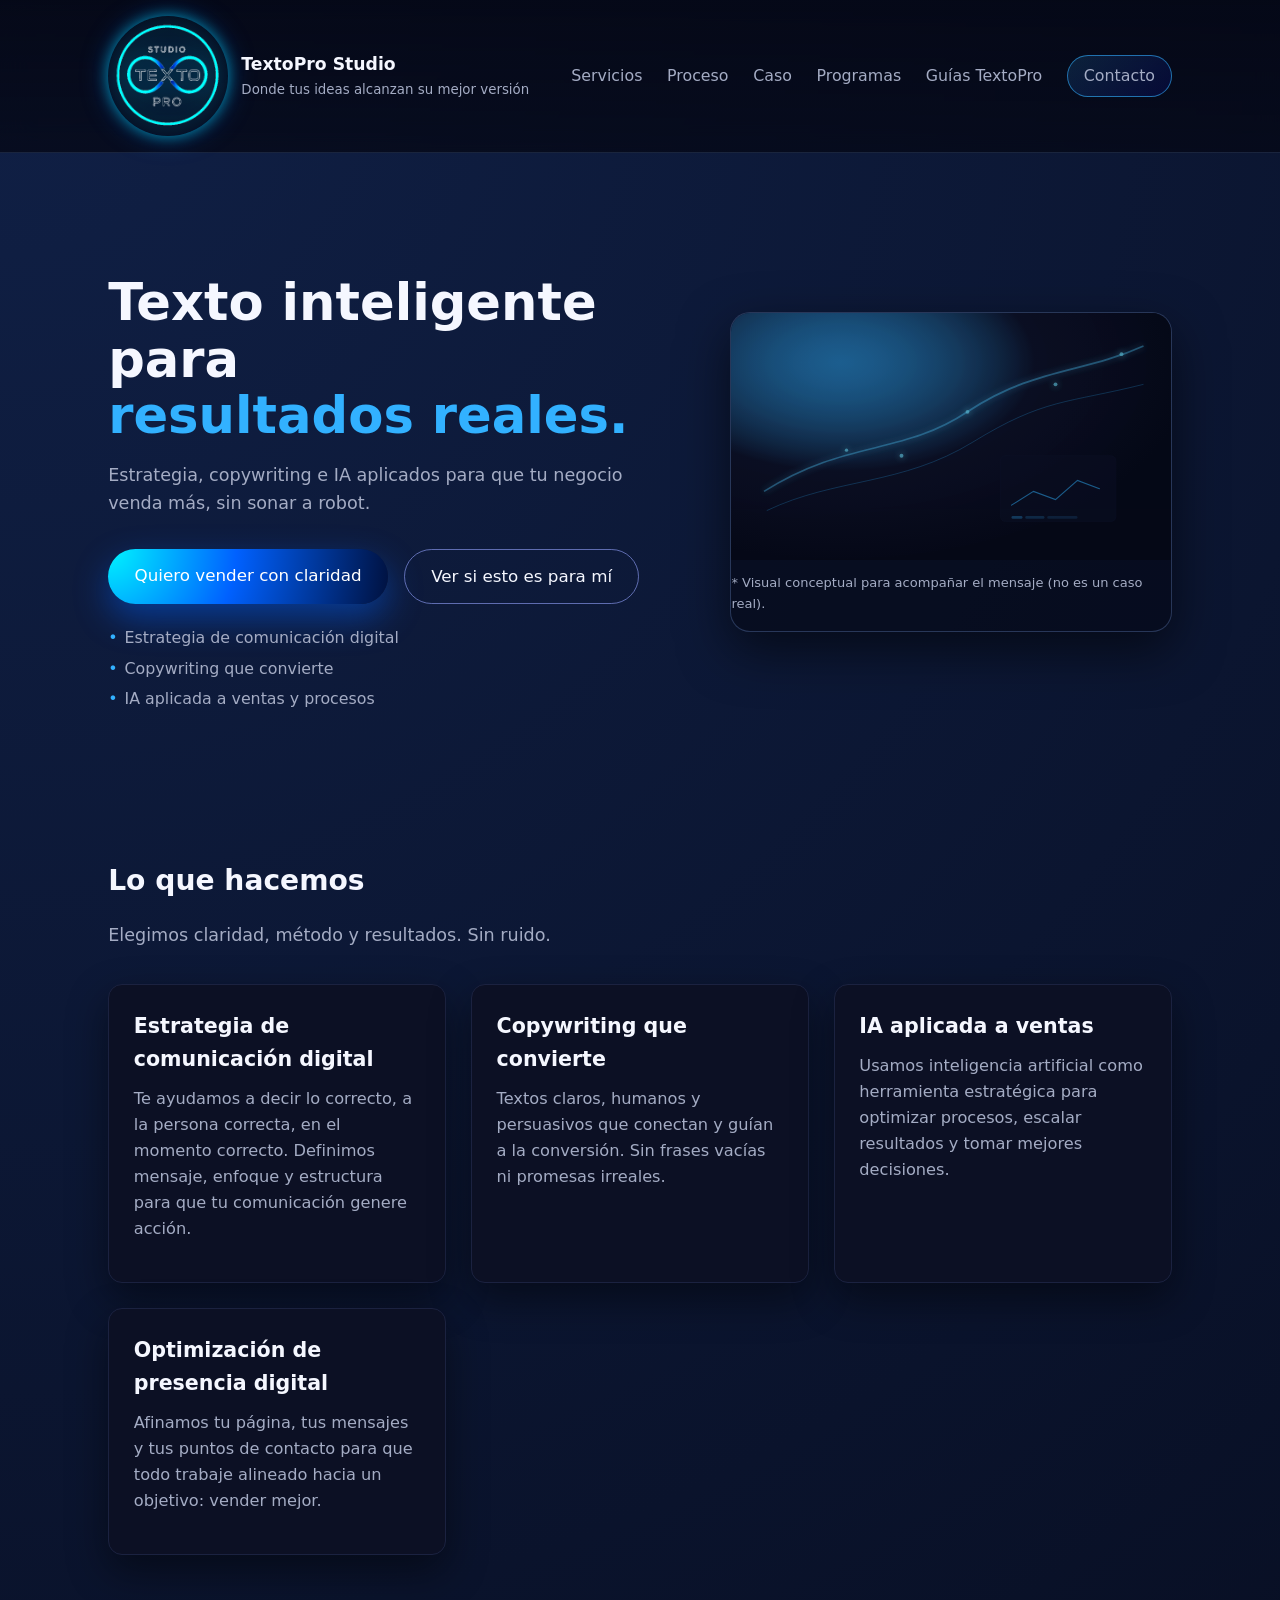
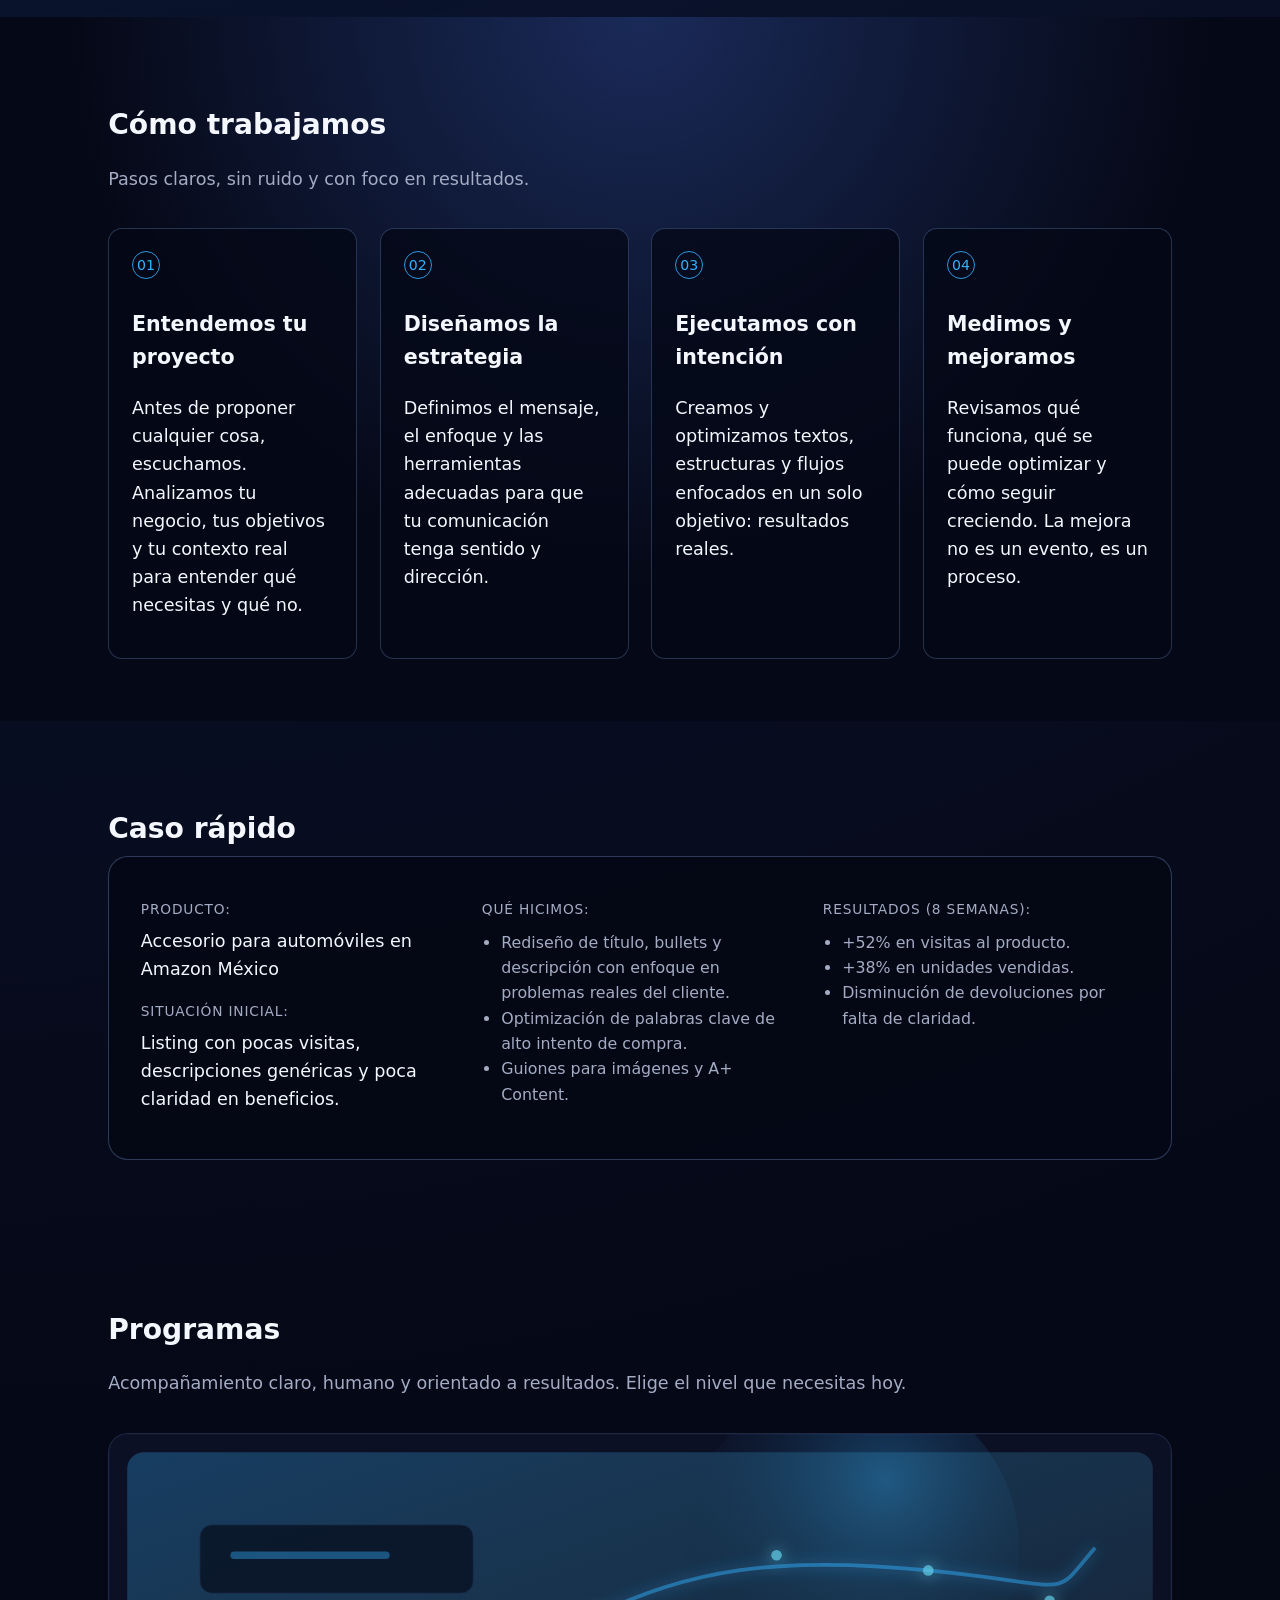
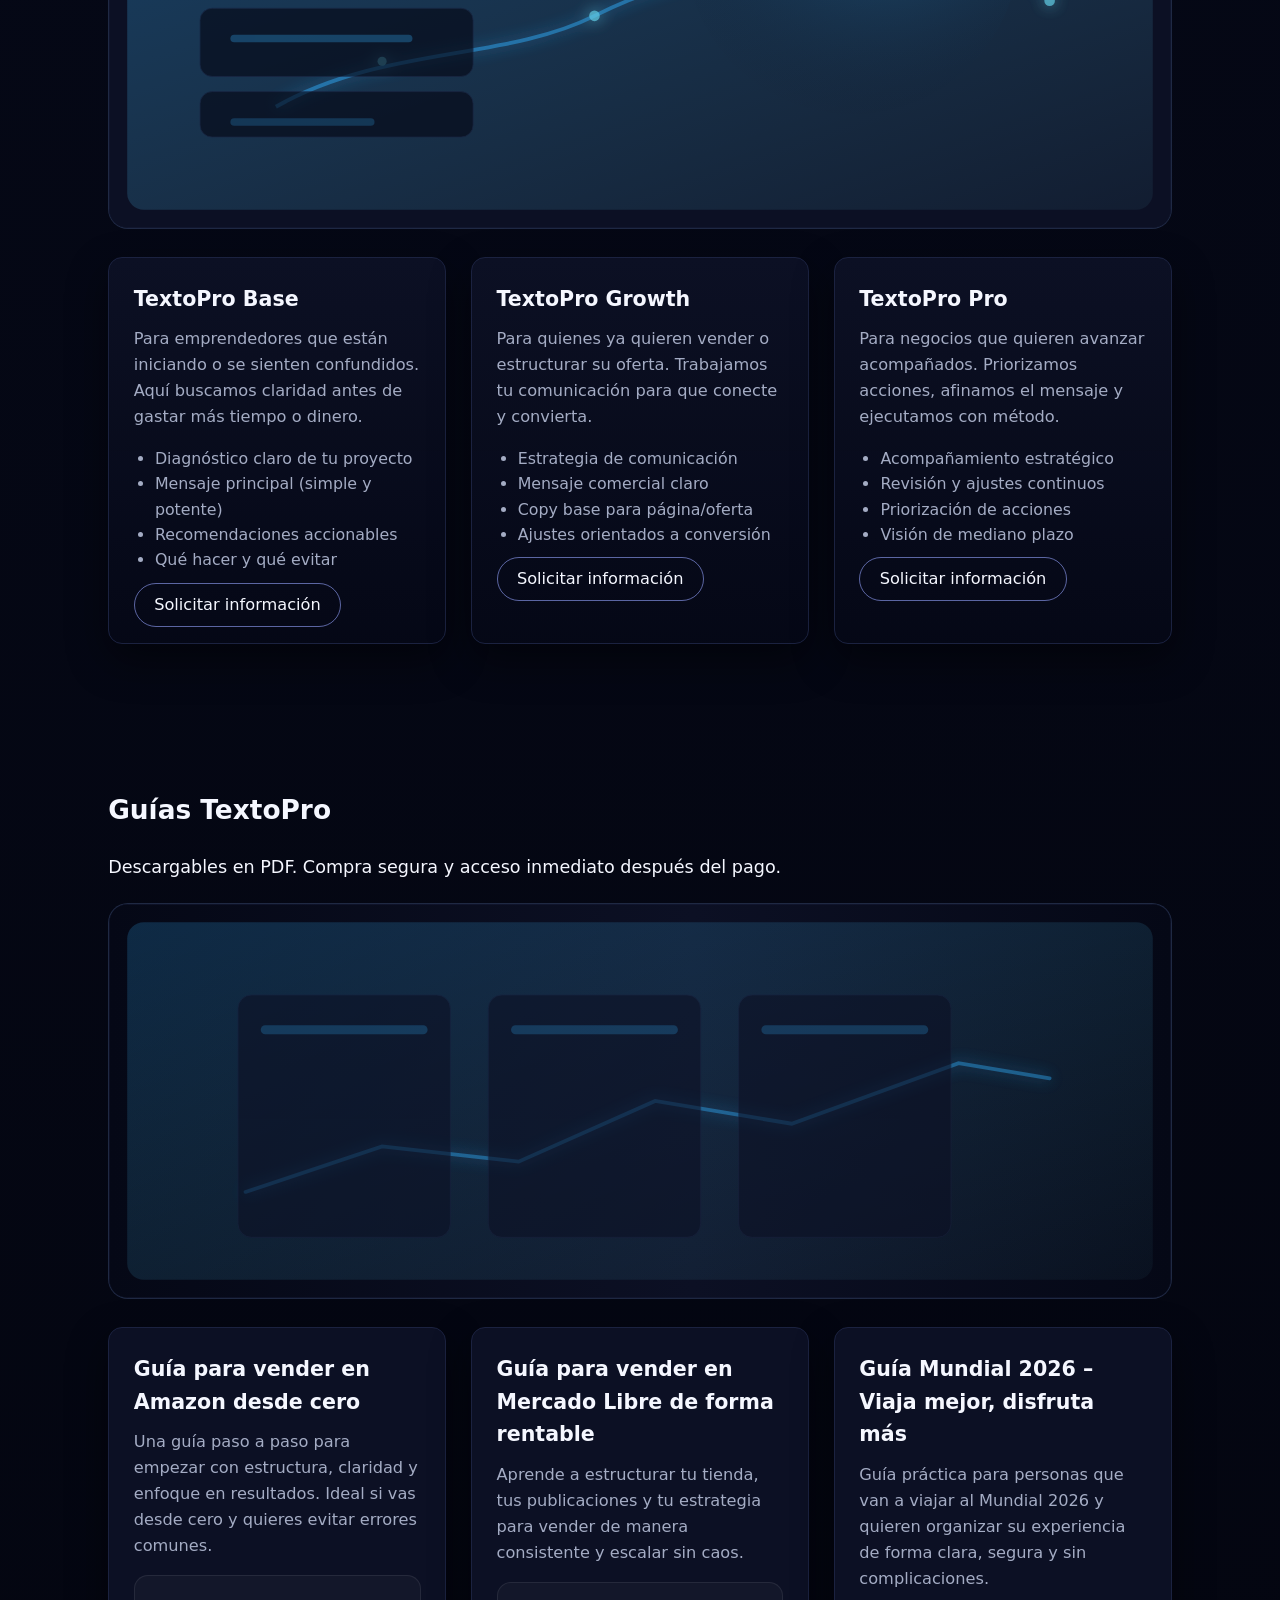
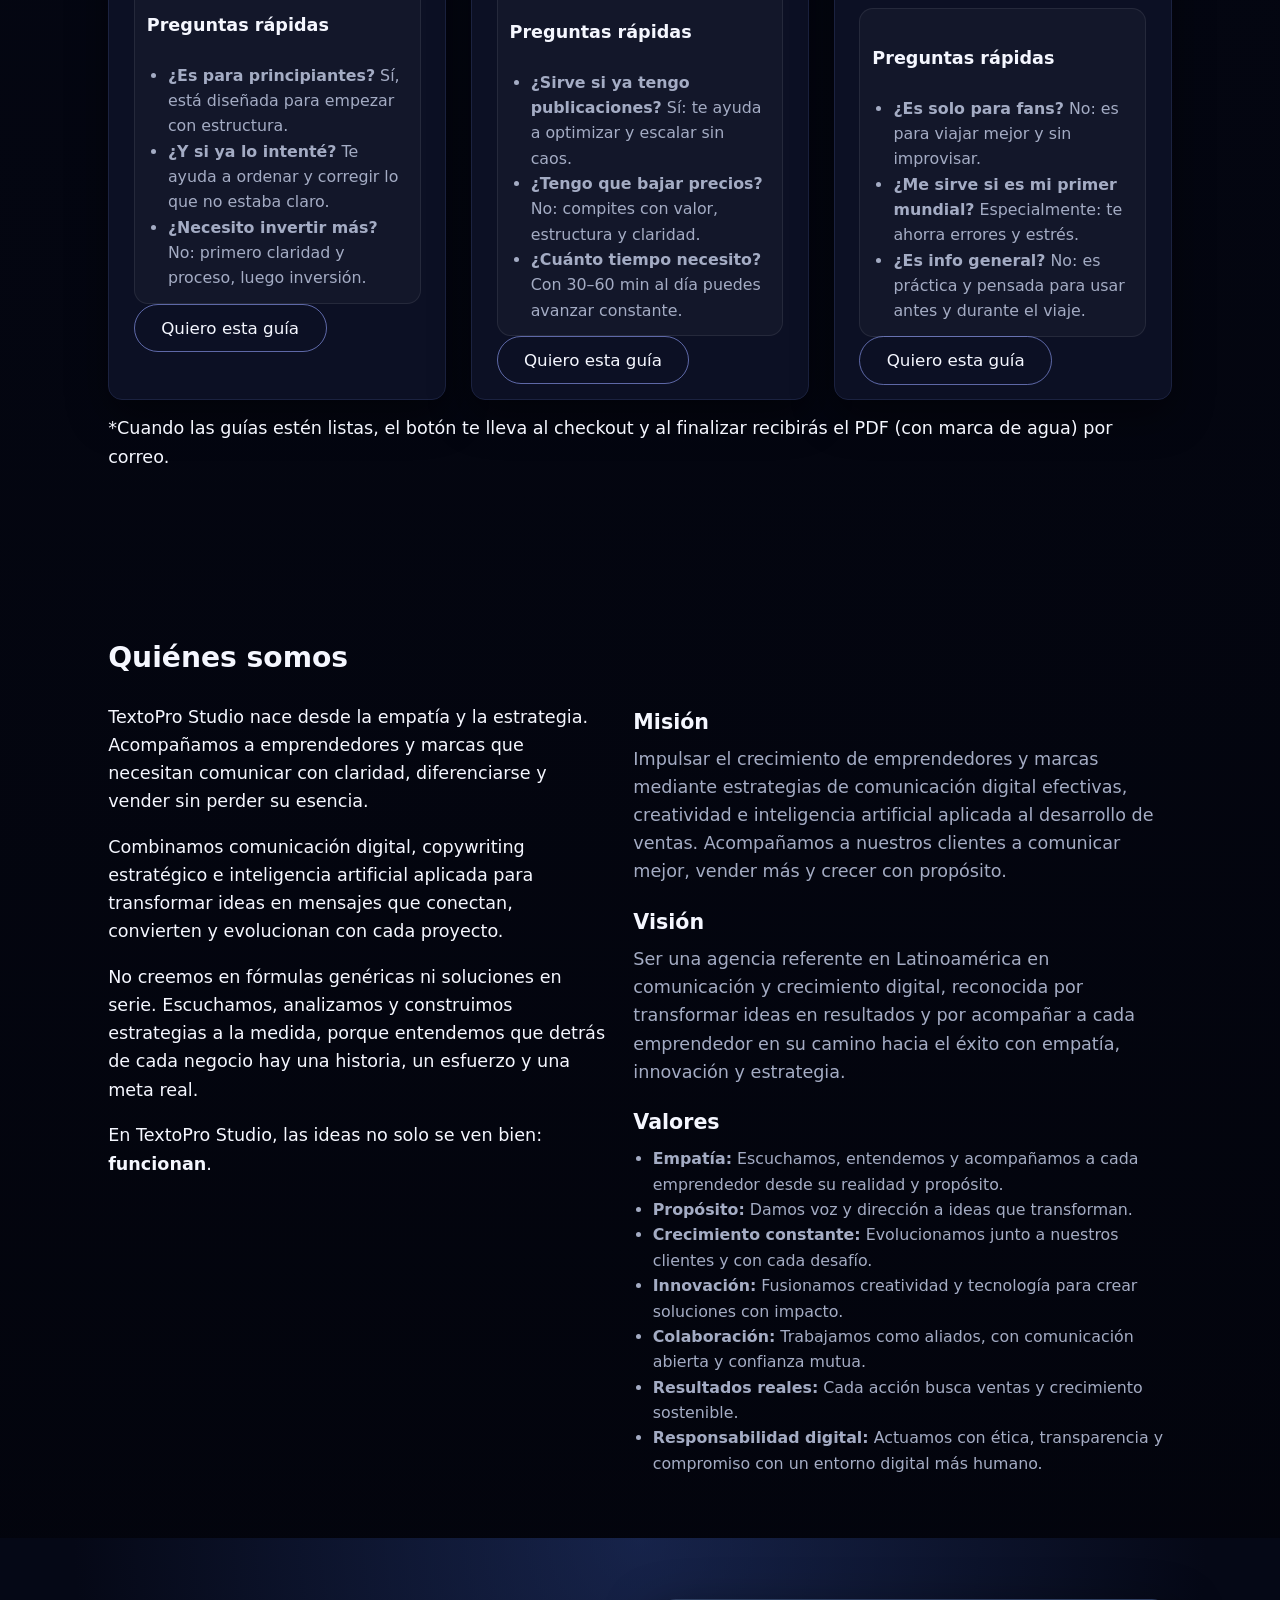
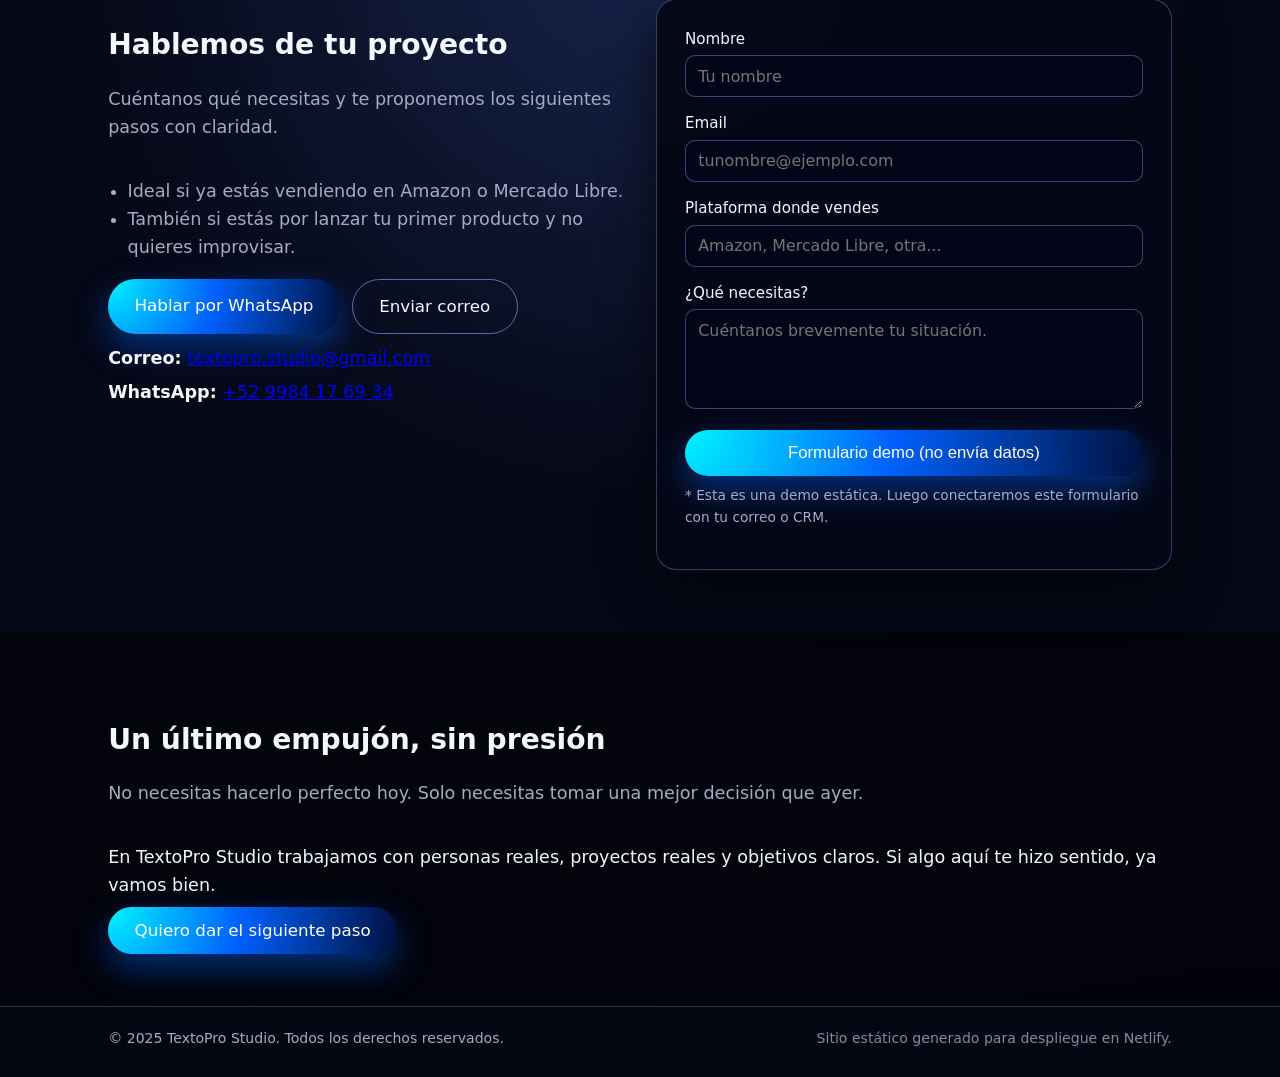
==== index.html @ 88119c94 "Add files via upload Versión inicial de TextoPro Studio V1" ====
<!DOCTYPE html>
<html lang="es">
<head>
  <meta charset="UTF-8" />
  <title>TextoPro Studio | Agencia de Comunicación y Estrategia Digital</title>
  <meta name="viewport" content="width=device-width, initial-scale=1" />
  <meta name="description" content="TextoPro Studio: agencia de comunicación y estrategia digital especializada en textos que venden y automatizaciones con IA." />
  <link rel="stylesheet" href="css/styles.css" />
</head>
<body>
  <header class="topbar">
    <div class="container topbar-inner">
      <div class="logo-block">
        <div class="logo-circle"><img src="assets/logo-circle.png" alt="TextoPro Studio" class="logo-img" /></div>
        <div class="logo-text">
          <span class="brand-main">TextoPro Studio</span>
          <span class="brand-tagline">Donde tus ideas alcanzan su mejor versión</span>
        </div>
      </div>
      <nav class="nav">
        <a href="#servicios">Servicios</a>
        <a href="#proceso">Proceso</a>
        <a href="#caso">Caso</a>
        <a href="#programas">Programas</a>
        <a href="#guias">Guías TextoPro</a>
        <a href="#contacto" class="nav-cta">Contacto</a>
      </nav>
    </div>
  </header>

  <main>
    <!-- HERO -->
    <section class="hero">
      <div class="container hero-grid">
        <div class="hero-text">
          <h1>Texto inteligente para<br><span class="accent">resultados reales.</span></h1>
          <p>Estrategia, copywriting e IA aplicados para que tu negocio venda más, sin sonar a robot.</p>
          <div class="hero-actions">
            <a href="#contacto" class="btn-primary">Quiero vender con claridad</a>
            <a href="#quienes" class="btn-secondary">Ver si esto es para mí</a>
          </div>
          <ul class="hero-bullets"><li>Estrategia de comunicación digital</li><li>Copywriting que convierte</li><li>IA aplicada a ventas y procesos</li></ul>
        </div>
        <div class="hero-visual">
          <img src="assets/images/hero.svg" alt="" class="hero-img" loading="eager" />
          <p class="small-note">* Visual conceptual para acompañar el mensaje (no es un caso real).</p>
        </div>
      </div>
    </section>

    <!-- SERVICIOS -->
    <section id="servicios" class="section">
      <div class="container">
        <h2 class="section-title">Lo que hacemos</h2>
        <p class="section-subtitle">Elegimos claridad, método y resultados. Sin ruido.</p>
        <div class="cards-grid">
          <article class="card">
            <h3>Estrategia de comunicación digital</h3>
            <p>Te ayudamos a decir lo correcto, a la persona correcta, en el momento correcto. Definimos mensaje, enfoque y estructura para que tu comunicación genere acción.</p>
          </article>
          <article class="card">
            <h3>Copywriting que convierte</h3>
            <p>Textos claros, humanos y persuasivos que conectan y guían a la conversión. Sin frases vacías ni promesas irreales.</p>
          </article>
          <article class="card">
            <h3>IA aplicada a ventas</h3>
            <p>Usamos inteligencia artificial como herramienta estratégica para optimizar procesos, escalar resultados y tomar mejores decisiones.</p>
          </article>
          <article class="card">
            <h3>Optimización de presencia digital</h3>
            <p>Afinamos tu página, tus mensajes y tus puntos de contacto para que todo trabaje alineado hacia un objetivo: vender mejor.</p>
          </article>
        </div>
      </div>
    </section>

    <!-- PROCESO -->
    <section id="proceso" class="section section-alt">
      <div class="container">
        <h2 class="section-title">Cómo trabajamos</h2>
        <p class="section-subtitle">Pasos claros, sin ruido y con foco en resultados.</p>
        <div class="steps-grid">
          <div class="step">
            <span class="step-number">01</span>
            <h3>Entendemos tu proyecto</h3>
            <p>Antes de proponer cualquier cosa, escuchamos. Analizamos tu negocio, tus objetivos y tu contexto real para entender qué necesitas y qué no.</p>
          </div>
          <div class="step">
            <span class="step-number">02</span>
            <h3>Diseñamos la estrategia</h3>
            <p>Definimos el mensaje, el enfoque y las herramientas adecuadas para que tu comunicación tenga sentido y dirección.</p>
          </div>
          <div class="step">
            <span class="step-number">03</span>
            <h3>Ejecutamos con intención</h3>
            <p>Creamos y optimizamos textos, estructuras y flujos enfocados en un solo objetivo: resultados reales.</p>
          </div>
          <div class="step">
            <span class="step-number">04</span>
            <h3>Medimos y mejoramos</h3>
            <p>Revisamos qué funciona, qué se puede optimizar y cómo seguir creciendo. La mejora no es un evento, es un proceso.</p>
          </div>
        </div>
      </div>
    </section>

    <!-- CASO -->
    <section id="caso" class="section">
      <div class="container">
        <h2 class="section-title">Caso rápido</h2>
        <div class="case-grid">
          <div>
            <p class="case-label">Producto:</p>
            <p class="case-value">Accesorio para automóviles en Amazon México</p>
            <p class="case-label">Situación inicial:</p>
            <p class="case-value">Listing con pocas visitas, descripciones genéricas y poca claridad en beneficios.</p>
          </div>
          <div>
            <p class="case-label">Qué hicimos:</p>
            <ul class="case-list">
              <li>Rediseño de título, bullets y descripción con enfoque en problemas reales del cliente.</li>
              <li>Optimización de palabras clave de alto intento de compra.</li>
              <li>Guiones para imágenes y A+ Content.</li>
            </ul>
          </div>
          <div>
            <p class="case-label">Resultados (8 semanas):</p>
            <ul class="case-list">
              <li>+52% en visitas al producto.</li>
              <li>+38% en unidades vendidas.</li>
              <li>Disminución de devoluciones por falta de claridad.</li>
            </ul>
          </div>
        </div>
      </div>
    </section>

    <!-- GUIAS -->
    
    <!-- PROGRAMAS -->
    <section id="programas" class="section">
      <div class="container">
        <h2 class="section-title">Programas</h2>
        <p class="section-subtitle">Acompañamiento claro, humano y orientado a resultados. Elige el nivel que necesitas hoy.</p>

        <div class="section-visual">
          <img src="assets/images/programas.svg" alt="" class="section-img" loading="lazy" />
        </div>

        <div class="cards-grid">
          <article class="card program-card">
            <h3>TextoPro Base</h3>
            <p>Para emprendedores que están iniciando o se sienten confundidos. Aquí buscamos claridad antes de gastar más tiempo o dinero.</p>
            <ul>
              <li>Diagnóstico claro de tu proyecto</li>
              <li>Mensaje principal (simple y potente)</li>
              <li>Recomendaciones accionables</li>
              <li>Qué hacer y qué evitar</li>
            </ul>
            <div class="card-actions">
              <a class="btn-secondary btn-small" href="https://wa.me/529984176934?text=Hola%20TextoPro%20Studio%2C%20quiero%20informaci%C3%B3n%20del%20Programa%20TextoPro%20Base." target="_blank" rel="noopener">Solicitar información</a>
            </div>
          </article>

          <article class="card program-card">
            <h3>TextoPro Growth</h3>
            <p>Para quienes ya quieren vender o estructurar su oferta. Trabajamos tu comunicación para que conecte y convierta.</p>
            <ul>
              <li>Estrategia de comunicación</li>
              <li>Mensaje comercial claro</li>
              <li>Copy base para página/oferta</li>
              <li>Ajustes orientados a conversión</li>
            </ul>
            <div class="card-actions">
              <a class="btn-secondary btn-small" href="https://wa.me/529984176934?text=Hola%20TextoPro%20Studio%2C%20quiero%20informaci%C3%B3n%20del%20Programa%20TextoPro%20Growth." target="_blank" rel="noopener">Solicitar información</a>
            </div>
          </article>

          <article class="card program-card">
            <h3>TextoPro Pro</h3>
            <p>Para negocios que quieren avanzar acompañados. Priorizamos acciones, afinamos el mensaje y ejecutamos con método.</p>
            <ul>
              <li>Acompañamiento estratégico</li>
              <li>Revisión y ajustes continuos</li>
              <li>Priorización de acciones</li>
              <li>Visión de mediano plazo</li>
            </ul>
            <div class="card-actions">
              <a class="btn-secondary btn-small" href="https://wa.me/529984176934?text=Hola%20TextoPro%20Studio%2C%20quiero%20informaci%C3%B3n%20del%20Programa%20TextoPro%20Pro%20%28Acompa%C3%B1amiento%29." target="_blank" rel="noopener">Solicitar información</a>
            </div>
          </article>
        </div>
      </div>
    </section>

<section id="guias" class="section">
  <div class="container">
    <h2>Guías TextoPro</h2>
    <p class="muted">Descargables en PDF. Compra segura y acceso inmediato después del pago.</p>
    <div class="section-visual">
      <img src="assets/images/guias.svg" alt="" class="section-img" loading="lazy" />
    </div>

    <div class="cards-grid">
      <article class="card guide-card">
        <h3>Guía para vender en Amazon desde cero</h3>
        <p>Una guía paso a paso para empezar con estructura, claridad y enfoque en resultados. Ideal si vas desde cero y quieres evitar errores comunes.</p>

        <div class="mini-faq">
          <h4>Preguntas rápidas</h4>
          <ul>
            <li><b>¿Es para principiantes?</b> Sí, está diseñada para empezar con estructura.</li>
            <li><b>¿Y si ya lo intenté?</b> Te ayuda a ordenar y corregir lo que no estaba claro.</li>
            <li><b>¿Necesito invertir más?</b> No: primero claridad y proceso, luego inversión.</li>
          </ul>
        </div>

        <a class="btn-secondary btn-full" data-guide="amazon" href="#" target="_blank" rel="noopener">Quiero esta guía</a>
      </article>

      <article class="card guide-card">
        <h3>Guía para vender en Mercado Libre de forma rentable</h3>
        <p>Aprende a estructurar tu tienda, tus publicaciones y tu estrategia para vender de manera consistente y escalar sin caos.</p>

        <div class="mini-faq">
          <h4>Preguntas rápidas</h4>
          <ul>
            <li><b>¿Sirve si ya tengo publicaciones?</b> Sí: te ayuda a optimizar y escalar sin caos.</li>
            <li><b>¿Tengo que bajar precios?</b> No: compites con valor, estructura y claridad.</li>
            <li><b>¿Cuánto tiempo necesito?</b> Con 30–60 min al día puedes avanzar constante.</li>
          </ul>
        </div>

        <a class="btn-secondary btn-full" data-guide="mercado" href="#" target="_blank" rel="noopener">Quiero esta guía</a>
      </article>

      <article class="card guide-card">
        <h3>Guía Mundial 2026 – Viaja mejor, disfruta más</h3>
        <p>Guía práctica para personas que van a viajar al Mundial 2026 y quieren organizar su experiencia de forma clara, segura y sin complicaciones.</p>

        <div class="mini-faq">
          <h4>Preguntas rápidas</h4>
          <ul>
            <li><b>¿Es solo para fans?</b> No: es para viajar mejor y sin improvisar.</li>
            <li><b>¿Me sirve si es mi primer mundial?</b> Especialmente: te ahorra errores y estrés.</li>
            <li><b>¿Es info general?</b> No: es práctica y pensada para usar antes y durante el viaje.</li>
          </ul>
        </div>

        <a class="btn-secondary btn-full" data-guide="mundial" href="#" target="_blank" rel="noopener">Quiero esta guía</a>
      </article>
    </div>

    <p class="muted" style="margin-top:14px">*Cuando las guías estén listas, el botón te lleva al checkout y al finalizar recibirás el PDF (con marca de agua) por correo.</p>
  </div>
</section>

    <!-- QUIÉNES SOMOS -->
    <section id="quienes" class="section">
      <div class="container">
        <h2 class="section-title">Quiénes somos</h2>
        <div class="about-grid">
          <div>
            <p>TextoPro Studio nace desde la empatía y la estrategia. Acompañamos a emprendedores y marcas que necesitan comunicar con claridad, diferenciarse y vender sin perder su esencia.</p>
            <p>Combinamos comunicación digital, copywriting estratégico e inteligencia artificial aplicada para transformar ideas en mensajes que conectan, convierten y evolucionan con cada proyecto.</p>
            <p>No creemos en fórmulas genéricas ni soluciones en serie. Escuchamos, analizamos y construimos estrategias a la medida, porque entendemos que detrás de cada negocio hay una historia, un esfuerzo y una meta real.</p>
            <p>En TextoPro Studio, las ideas no solo se ven bien: <strong>funcionan</strong>.</p>
          </div>
          <div class="mv-block">
            <h3>Misión</h3>
            <p>Impulsar el crecimiento de emprendedores y marcas mediante estrategias de comunicación digital efectivas, creatividad e inteligencia artificial aplicada al desarrollo de ventas. Acompañamos a nuestros clientes a comunicar mejor, vender más y crecer con propósito.</p>
            <h3>Visión</h3>
            <p>Ser una agencia referente en Latinoamérica en comunicación y crecimiento digital, reconocida por transformar ideas en resultados y por acompañar a cada emprendedor en su camino hacia el éxito con empatía, innovación y estrategia.</p>
            <h3>Valores</h3>
            <ul>
              <li><strong>Empatía:</strong> Escuchamos, entendemos y acompañamos a cada emprendedor desde su realidad y propósito.</li>
              <li><strong>Propósito:</strong> Damos voz y dirección a ideas que transforman.</li>
              <li><strong>Crecimiento constante:</strong> Evolucionamos junto a nuestros clientes y con cada desafío.</li>
              <li><strong>Innovación:</strong> Fusionamos creatividad y tecnología para crear soluciones con impacto.</li>
              <li><strong>Colaboración:</strong> Trabajamos como aliados, con comunicación abierta y confianza mutua.</li>
              <li><strong>Resultados reales:</strong> Cada acción busca ventas y crecimiento sostenible.</li>
              <li><strong>Responsabilidad digital:</strong> Actuamos con ética, transparencia y compromiso con un entorno digital más humano.</li>
            </ul>
          </div>
        </div>
      </div>
    </section>

    <!-- CONTACTO -->
    <section id="contacto" class="section section-alt">
      <div class="container contact-grid">
        <div>
          <h2 class="section-title">Hablemos de tu proyecto</h2>
          <p class="section-subtitle">Cuéntanos qué necesitas y te proponemos los siguientes pasos con claridad.</p>
          <ul class="contact-points">
            <li>Ideal si ya estás vendiendo en Amazon o Mercado Libre.</li>
            <li>También si estás por lanzar tu primer producto y no quieres improvisar.</li>
          </ul>
          <div class="contact-actions">
            <a class="btn-primary" href="https://wa.me/529984176934?text=Hola%20TextoPro%20Studio%2C%20quiero%20informaci%C3%B3n%20sobre%20sus%20servicios%20y%20gu%C3%ADas." target="_blank" rel="noopener">Hablar por WhatsApp</a>
            <a class="btn-secondary" href="mailto:textopro.studio@gmail.com">Enviar correo</a>
          </div>
          <div class="contact-details">
            <p><strong>Correo:</strong> <a href="mailto:textopro.studio@gmail.com">textopro.studio@gmail.com</a></p>
            <p><strong>WhatsApp:</strong> <a href="https://wa.me/529984176934?text=Hola%20TextoPro%20Studio%2C%20quiero%20informaci%C3%B3n%20sobre%20sus%20servicios%20y%20gu%C3%ADas." target="_blank" rel="noopener">+52 9984 17 69 34</a></p>
          </div>

        </div>
        <form class="contact-form">
          <label>
            Nombre
            <input type="text" name="nombre" placeholder="Tu nombre" required />
          </label>
          <label>
            Email
            <input type="email" name="email" placeholder="tunombre@ejemplo.com" required />
          </label>
          <label>
            Plataforma donde vendes
            <input type="text" name="plataforma" placeholder="Amazon, Mercado Libre, otra..." />
          </label>
          <label>
            ¿Qué necesitas?
            <textarea name="mensaje" rows="4" placeholder="Cuéntanos brevemente tu situación."></textarea>
          </label>
          <button type="submit" class="btn-primary btn-full" disabled>Formulario demo (no envía datos)</button>
          <p class="form-note">* Esta es una demo estática. Luego conectaremos este formulario con tu correo o CRM.</p>
        </form>
      </div>
    </section>
  </main>

    <!-- CIERRE -->
    <section id="cierre" class="section">
      <div class="container">
        <h2 class="section-title">Un último empujón, sin presión</h2>
        <p class="section-subtitle">No necesitas hacerlo perfecto hoy. Solo necesitas tomar una mejor decisión que ayer.</p>
        <p>En TextoPro Studio trabajamos con personas reales, proyectos reales y objetivos claros. Si algo aquí te hizo sentido, ya vamos bien.</p>
        <div class="section-cta">
          <a href="#contacto" class="btn-primary">Quiero dar el siguiente paso</a>
        </div>
      </div>
    </section>

  <footer class="footer">
    <div class="container footer-inner">
      <span>© 2025 TextoPro Studio. Todos los derechos reservados.</span>
      <span class="footer-small">Sitio estático generado para despliegue en Netlify.</span>
    </div>
  </footer>

<script>
  // Links de compra (pega aquí tus links de PayPal)
  const GUIDE_PAY_LINKS = {
    amazon: "https://www.paypal.com/ncp/payment/CDRNK3KXF96DC",
    mercado: "https://www.paypal.com/ncp/payment/CWP8V3V2987QN",
    mundial: "https://www.paypal.com/ncp/payment/UQR6HXDVN8T2E"
  };

  document.querySelectorAll('[data-guide]').forEach((btn) => {
    const key = btn.getAttribute('data-guide');
    const url = GUIDE_PAY_LINKS[key];
    if (url && !url.startsWith("PEGA_AQUI")) {
      btn.setAttribute('href', url);
    } else {
      // Si no hay link, manda a contacto para cerrar por WhatsApp/correo
      btn.setAttribute('href', '#contacto');
      btn.removeAttribute('target');
      btn.removeAttribute('rel');
    }
  });
</script>
</body>
</html>
---- css/styles.css ----
:root {
  --bg: #050816;
  --bg-alt: #070b1f;
  --card: #0c1024;
  --accent: #32b1ff;
  --accent-soft: rgba(50, 177, 255, 0.12);
  --text: #f5f7ff;
  --muted: #a4acc4;
  --border: #1b2240;
  --danger: #ff6b81;
  --radius-lg: 20px;
  --radius-md: 14px;
  --radius-sm: 10px;
}

html {
  font-size: 110%;
}

/* Reset básico */
*,
*::before,
*::after {
  box-sizing: border-box;
}

body {
  margin: 0;
  font-family: system-ui, -apple-system, BlinkMacSystemFont, "Segoe UI", sans-serif;
  background: radial-gradient(circle at top left, #102046 0, #050816 40%, #02030a 100%);
  color: var(--text);
  line-height: 1.6;
}

/* Layout */
.container {
  max-width: 1120px;
  margin: 0 auto;
  padding: 0 1.6rem;
}

/* Topbar */
.topbar {
  position: sticky;
  top: 0;
  z-index: 40;
  backdrop-filter: blur(14px);
  background: linear-gradient(to bottom, rgba(5, 8, 22, 0.95), rgba(5, 8, 22, 0.78));
  border-bottom: 1px solid rgba(138, 180, 255, 0.16);
}

.topbar-inner {
  display: flex;
  align-items: center;
  justify-content: space-between;
  padding: 0.9rem 1.6rem;
}

.logo-block {
  display: flex;
  align-items: center;
  gap: 0.75rem;
}

.logo-circle {
  width: 120px;
  height: 120px;
  border-radius: 999px;
  background: transparent;
  display: flex;
  align-items: center;
  justify-content: center;
  overflow: hidden;
}

.logo-img {
  width: 100%;
  height: 100%;
  object-fit: contain;
  display: block;
}

.logo-text {
  display: flex;
  flex-direction: column;
}

.brand-main {
  font-weight: 600;
  font-size: 0.98rem;
}

.brand-tagline {
  font-size: 0.76rem;
  color: var(--muted);
}

.nav {
  display: flex;
  gap: 1.4rem;
  align-items: center;
  font-size: 0.9rem;
}

.nav a {
  text-decoration: none;
  color: var(--muted);
  transition: color 0.2s ease, transform 0.1s ease;
}

.nav a:hover {
  color: var(--text);
  transform: translateY(-1px);
}

.nav-cta {
  padding: 0.4rem 0.9rem;
  border-radius: 999px;
  border: 1px solid rgba(50, 177, 255, 0.6);
  background: linear-gradient(135deg, rgba(50, 177, 255, 0.15), rgba(9, 9, 121, 0.3));
}

/* Hero */
.hero {
  padding: 4.5rem 0 3.5rem;
}

.hero-grid {
  display: grid;
  grid-template-columns: minmax(0, 1.3fr) minmax(0, 1fr);
  gap: 2.75rem;
  align-items: center;
}

.hero-text h1 {
  font-size: clamp(2.4rem, 4vw, 3rem);
  line-height: 1.1;
  margin-bottom: 1rem;
}

.accent {
  color: var(--accent);
}

.hero-text p {
  color: var(--muted);
  max-width: 32rem;
}

.hero-actions {
  margin: 1.8rem 0 1rem;
  display: flex;
  gap: 0.9rem;
  flex-wrap: wrap;
}

.btn-primary,
.btn-secondary {
  border-radius: 999px;
  padding: 0.75rem 1.5rem;
  font-size: 0.95rem;
  border: 0;
  cursor: pointer;
  text-decoration: none;
  transition: transform 0.12s ease, box-shadow 0.15s ease, background 0.15s ease, color 0.15s ease;
}

.btn-primary {
  background: radial-gradient(circle at 0 0, #00f5ff, #0061ff 45%, #00113f 100%);
  color: #ffffff;
  box-shadow: 0 14px 35px rgba(0, 97, 255, 0.46);
}

.btn-primary:hover {
  transform: translateY(-1px);
  box-shadow: 0 16px 40px rgba(0, 97, 255, 0.6);
}

.btn-secondary {
  background: transparent;
  border: 1px solid rgba(148, 163, 255, 0.6);
  color: var(--text);
}

.btn-secondary:hover {
  background: rgba(148, 163, 255, 0.12);
}

.btn-full {
  width: 100%;
  justify-content: center;
  text-align: center;
}

/* Hero list */
.hero-bullets {
  list-style: none;
  padding: 0;
  margin: 1.2rem 0 0;
  display: grid;
  gap: 0.3rem;
  color: var(--muted);
  font-size: 0.9rem;
}

.hero-bullets li::before {
  content: "•";
  color: var(--accent);
  margin-right: 0.4rem;
}

/* Hero card */
.hero-card {
  background: radial-gradient(circle at top left, rgba(50, 177, 255, 0.24), rgba(0, 0, 0, 0.8));
  border-radius: var(--radius-lg);
  padding: 1.4rem;
  border: 1px solid rgba(138, 180, 255, 0.25);
  box-shadow: 0 24px 80px rgba(0, 0, 0, 0.7);
}

.screen {
  border-radius: var(--radius-md);
  overflow: hidden;
  background: #050816;
  border: 1px solid rgba(148, 163, 255, 0.3);
}

.screen-header {
  display: flex;
  align-items: center;
  gap: 0.35rem;
  padding: 0.55rem 0.75rem;
  background: linear-gradient(to right, #050816, #0b1024);
}

.dot {
  width: 10px;
  height: 10px;
  border-radius: 999px;
  display: inline-block;
}

.dot.red { background: #ff5f57; }
.dot.yellow { background: #febc2e; }
.dot.green { background: #28c840; }

.screen-body {
  padding: 1.25rem 1.3rem 1.4rem;
}

.screen-body h2 {
  margin: 0 0 0.6rem;
  font-size: 1.1rem;
}

.screen-body p {
  margin: 0;
  font-size: 0.9rem;
  color: var(--muted);
}

.screen-metrics {
  display: flex;
  gap: 1.6rem;
  margin-top: 1.2rem;
}

.metric-label {
  font-weight: 600;
  font-size: 1.05rem;
  color: var(--accent);
}

.metric-desc {
  display: block;
  font-size: 0.8rem;
  color: var(--muted);
}

.small-note {
  font-size: 0.74rem;
  color: var(--muted);
  margin-top: 0.75rem;
}

/* Sections */
.section {
  padding: 3.5rem 0;
}

.section-alt {
  background: radial-gradient(circle at top, rgba(42, 66, 135, 0.5), #050816 60%);
}

.section-title {
  font-size: 1.6rem;
  margin-bottom: 0.3rem;
}

.section-subtitle {
  color: var(--muted);
  margin-bottom: 2rem;
}

/* Cards grid */
.cards-grid {
  display: grid;
  grid-template-columns: repeat(3, minmax(0, 1fr));
  gap: 1.4rem;
}

.card {
  background: var(--card);
  border-radius: var(--radius-md);
  padding: 1.4rem;
  border: 1px solid var(--border);
  box-shadow: 0 16px 40px rgba(0, 0, 0, 0.45);
}

.card h3 {
  margin-top: 0;
  margin-bottom: 0.6rem;
}

.card p {
  margin-top: 0;
  color: var(--muted);
  font-size: 0.92rem;
}

.card ul {
  margin: 0.8rem 0 0;
  padding-left: 1.2rem;
  color: var(--muted);
  font-size: 0.9rem;
}

/* Steps */
.steps-grid {
  display: grid;
  grid-template-columns: repeat(4, minmax(0, 1fr));
  gap: 1.3rem;
}

.step {
  background: rgba(5, 8, 22, 0.78);
  border-radius: var(--radius-md);
  padding: 1.2rem 1.3rem;
  border: 1px solid rgba(138, 180, 255, 0.25);
}

.step-number {
  display: inline-flex;
  align-items: center;
  justify-content: center;
  width: 28px;
  height: 28px;
  border-radius: 999px;
  border: 1px solid rgba(50, 177, 255, 0.85);
  font-size: 0.8rem;
  margin-bottom: 0.45rem;
  color: var(--accent);
}

/* Caso */
.case-grid {
  display: grid;
  grid-template-columns: repeat(3, minmax(0, 1fr));
  gap: 1.4rem;
  background: rgba(5, 8, 22, 0.9);
  border-radius: var(--radius-lg);
  padding: 1.6rem 1.8rem;
  border: 1px solid rgba(138, 180, 255, 0.3);
}

.case-label {
  font-size: 0.78rem;
  text-transform: uppercase;
  letter-spacing: 0.06em;
  color: var(--muted);
  margin-bottom: 0.35rem;
}

.case-value {
  margin-top: 0;
}

.case-list {
  margin: 0.5rem 0 0;
  padding-left: 1.1rem;
  color: var(--muted);
  font-size: 0.9rem;
}

/* About */
.about-grid {
  display: grid;
  grid-template-columns: 1.2fr 1.3fr;
  gap: 1.6rem;
}

.mv-block h3 {
  margin-bottom: 0.35rem;
}

.mv-block p {
  margin-top: 0;
  margin-bottom: 0.7rem;
  color: var(--muted);
}

.mv-block ul {
  margin: 0.4rem 0 0;
  padding-left: 1.1rem;
  color: var(--muted);
  font-size: 0.9rem;
}

/* Contacto */
.contact-grid {
  display: grid;
  grid-template-columns: 1.1fr 1.1fr;
  gap: 1.8rem;
  align-items: flex-start;
}

.contact-points {
  margin: 1rem 0 0;
  padding-left: 1.1rem;
  color: var(--muted);
}

.contact-form {
  background: rgba(5, 8, 22, 0.95);
  border-radius: var(--radius-lg);
  padding: 1.5rem 1.6rem;
  border: 1px solid rgba(138, 180, 255, 0.32);
  box-shadow: 0 18px 50px rgba(0, 0, 0, 0.6);
}

.contact-form label {
  display: block;
  font-size: 0.86rem;
  margin-bottom: 0.8rem;
}

.contact-form input,
.contact-form textarea {
  width: 100%;
  margin-top: 0.25rem;
  background: #020517;
  border-radius: 10px;
  border: 1px solid rgba(148, 163, 255, 0.4);
  padding: 0.6rem 0.7rem;
  color: var(--text);
  font-family: inherit;
  font-size: 0.9rem;
}

.contact-form input:focus,
.contact-form textarea:focus {
  outline: none;
  border-color: var(--accent);
  box-shadow: 0 0 0 1px rgba(50, 177, 255, 0.5);
}

.form-note {
  margin-top: 0.5rem;
  font-size: 0.78rem;
  color: var(--muted);
}

/* Footer */
.footer {
  border-top: 1px solid rgba(138, 180, 255, 0.26);
  padding: 1.1rem 0 1.6rem;
  background: #040712;
}

.footer-inner {
  display: flex;
  justify-content: space-between;
  align-items: center;
  font-size: 0.8rem;
  color: var(--muted);
}

.footer-small {
  opacity: 0.8;
}

/* Responsive */
@media (max-width: 900px) {
  .hero-grid {
    grid-template-columns: minmax(0, 1fr);
  }
  .hero-card {
    order: -1;
  }
  .cards-grid {
    grid-template-columns: repeat(2, minmax(0, 1fr));
  }
  .steps-grid {
    grid-template-columns: repeat(2, minmax(0, 1fr));
  }
  .case-grid {
    grid-template-columns: repeat(2, minmax(0, 1fr));
  }
  .about-grid,
  .contact-grid {
    grid-template-columns: minmax(0, 1fr);
  }
  .nav {
    display: none; /* para simplificar en móvil, luego podemos mejorar */
  }
}

@media (max-width: 640px) {
  .cards-grid,
  .steps-grid,
  .case-grid {
    grid-template-columns: minmax(0, 1fr);
  }
  .topbar-inner {
    padding-inline: 1rem;
  }
  .container {
    padding-inline: 1.2rem;
  }

  .logo-circle { width: 96px; height: 96px; }
}


.logo-circle .logo-img {
  width: 92%;
  height: auto;
  display: block;
}



/* === LOGO BOOST: azul eléctrico premium (sin cambiar tamaño) === */
.logo-circle {
  box-shadow:
    0 0 14px rgba(0, 229, 255, .55),
    0 0 28px rgba(0, 123, 255, .35);
}

.logo-circle img,
.logo-img {
  filter:
    saturate(1.7)
    brightness(1.12)
    contrast(1.15)
    drop-shadow(0 0 10px rgba(0, 229, 255, .55))
    drop-shadow(0 0 22px rgba(0, 123, 255, .35));
}


/* --- TextoPro additions: CTAs / mini FAQ / contact --- */
.section-cta{margin-top:16px}
.mini-faq{margin:14px 0 10px;padding:12px 12px;border:1px solid rgba(255,255,255,.08);border-radius:14px;background:rgba(255,255,255,.03)}
.mini-faq-title{margin:0 0 8px;font-weight:700;letter-spacing:.2px}
.mini-faq-list{margin:0;padding-left:18px}
.mini-faq-list li{margin:6px 0;line-height:1.35}
.contact-actions{display:flex;gap:12px;flex-wrap:wrap;margin:18px 0 10px}
.contact-details p{margin:6px 0}



/* Visuals (v1.0) */
.hero-visual{
  position: relative;
  border-radius: var(--radius-lg);
  overflow: hidden;
  border: 1px solid rgba(138, 180, 255, 0.25);
  background: rgba(5, 8, 22, 0.65);
  box-shadow: 0 18px 50px rgba(0,0,0,0.55);
  min-height: 320px;
}
.hero-img{
  display:block;
  width:100%;
  height:100%;
  max-height: 520px;
  object-fit: cover;
  opacity: 0.9;
}
.section-visual{
  margin: 1.2rem 0 1.6rem;
  border-radius: var(--radius-lg);
  overflow:hidden;
  border: 1px solid rgba(138, 180, 255, 0.20);
  background: rgba(5, 8, 22, 0.55);
}
.section-img{
  display:block;
  width:100%;
  height:auto;
  object-fit: cover;
}

.card-actions{
  margin-top: 1rem;
}
.btn-small{
  padding: 0.65rem 1.1rem;
  font-size: 0.92rem;
}

/* Programs cards slight emphasis */
.program-card{
  background: linear-gradient(180deg, rgba(12,16,36,1) 0%, rgba(5,8,22,0.95) 100%);
}

/* Responsive tweaks */
@media (max-width: 960px){
  .cards-grid{ grid-template-columns: 1fr; }
  .hero-grid{ grid-template-columns: 1fr; }
  .hero-visual{ min-height: 260px; }
}
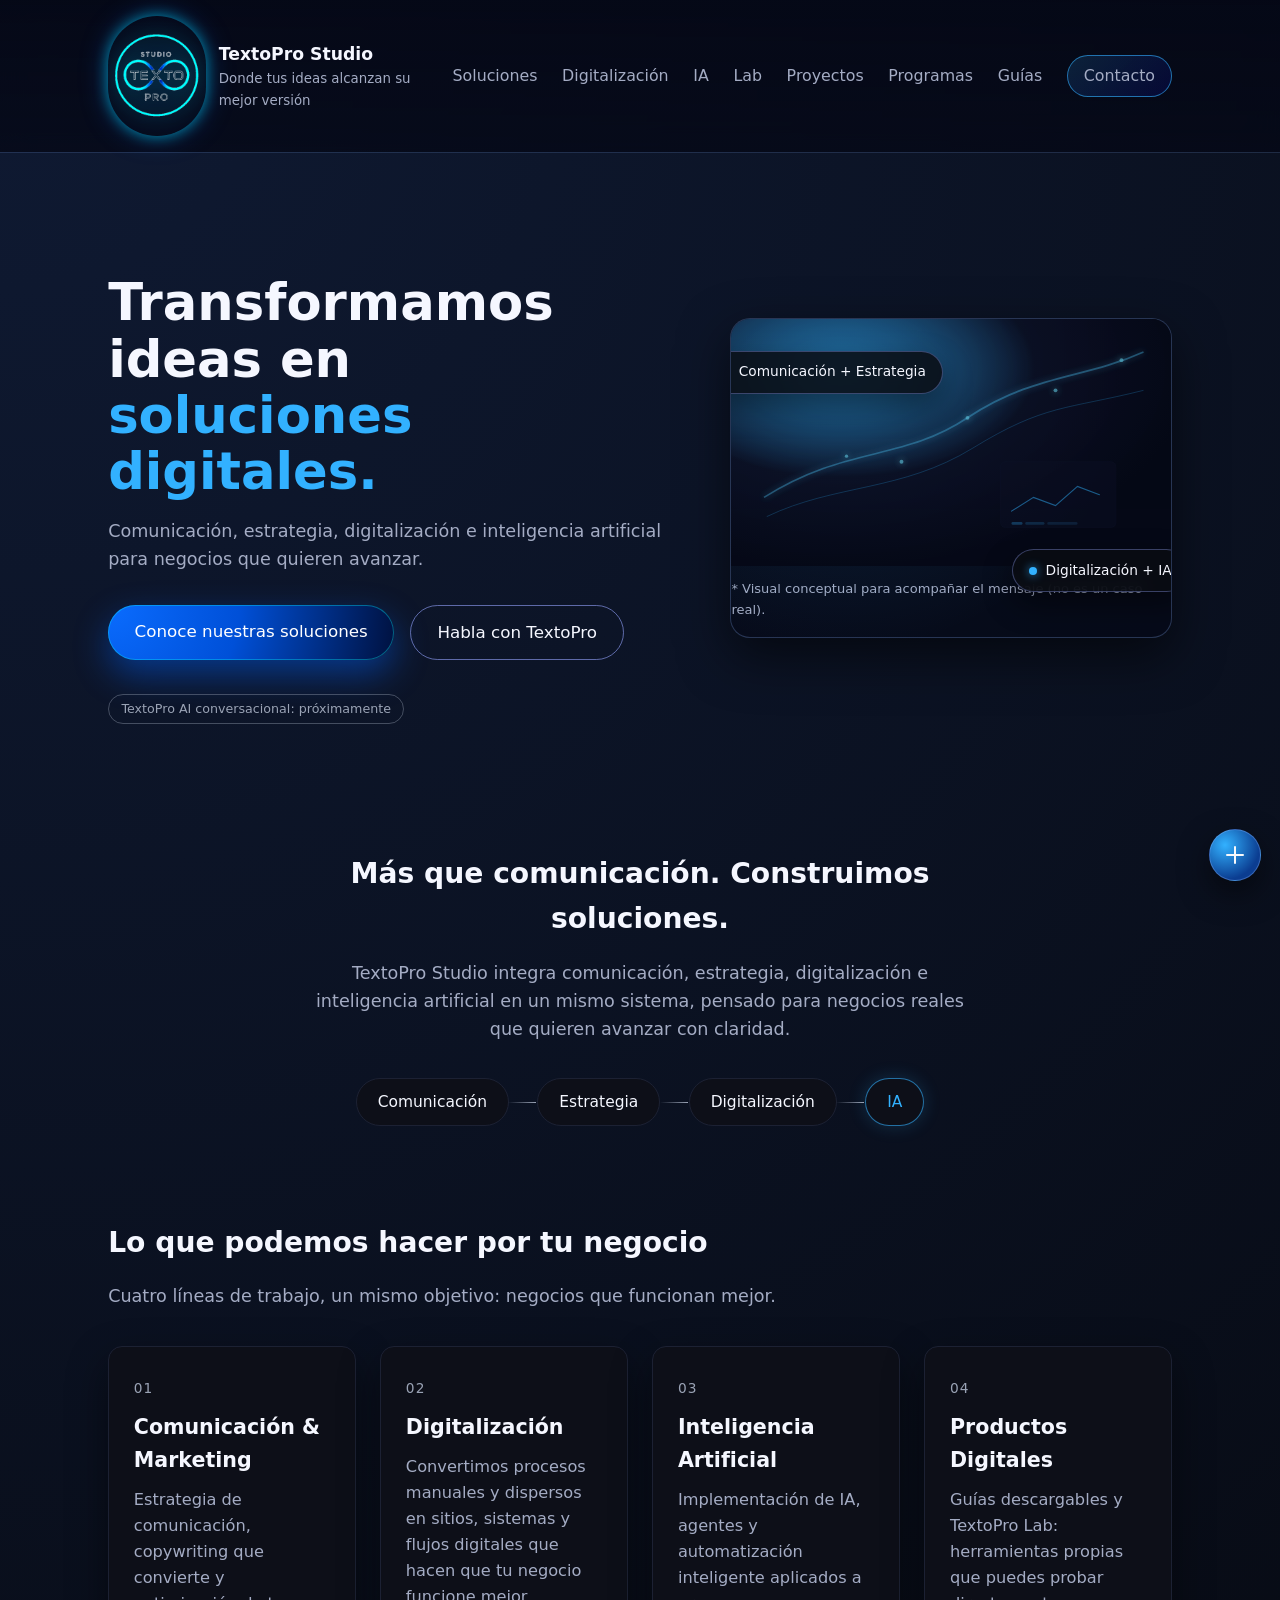
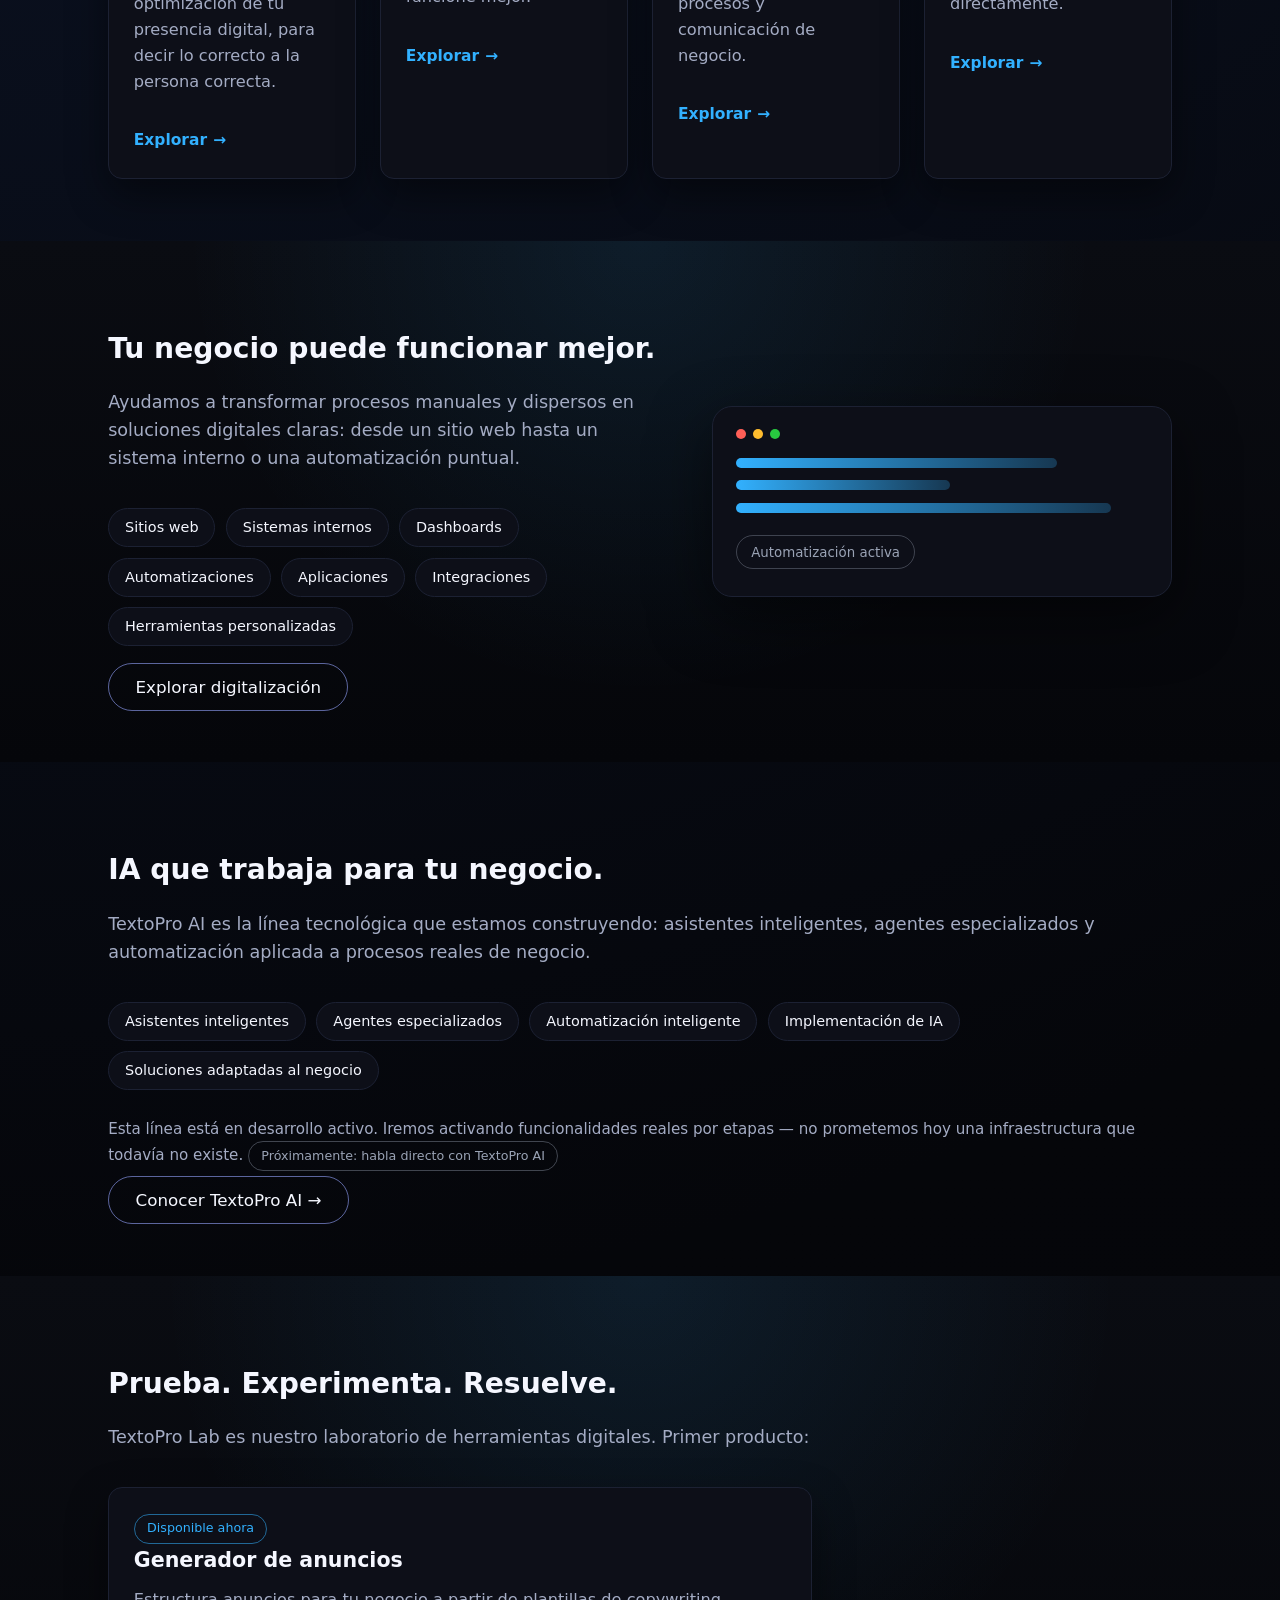
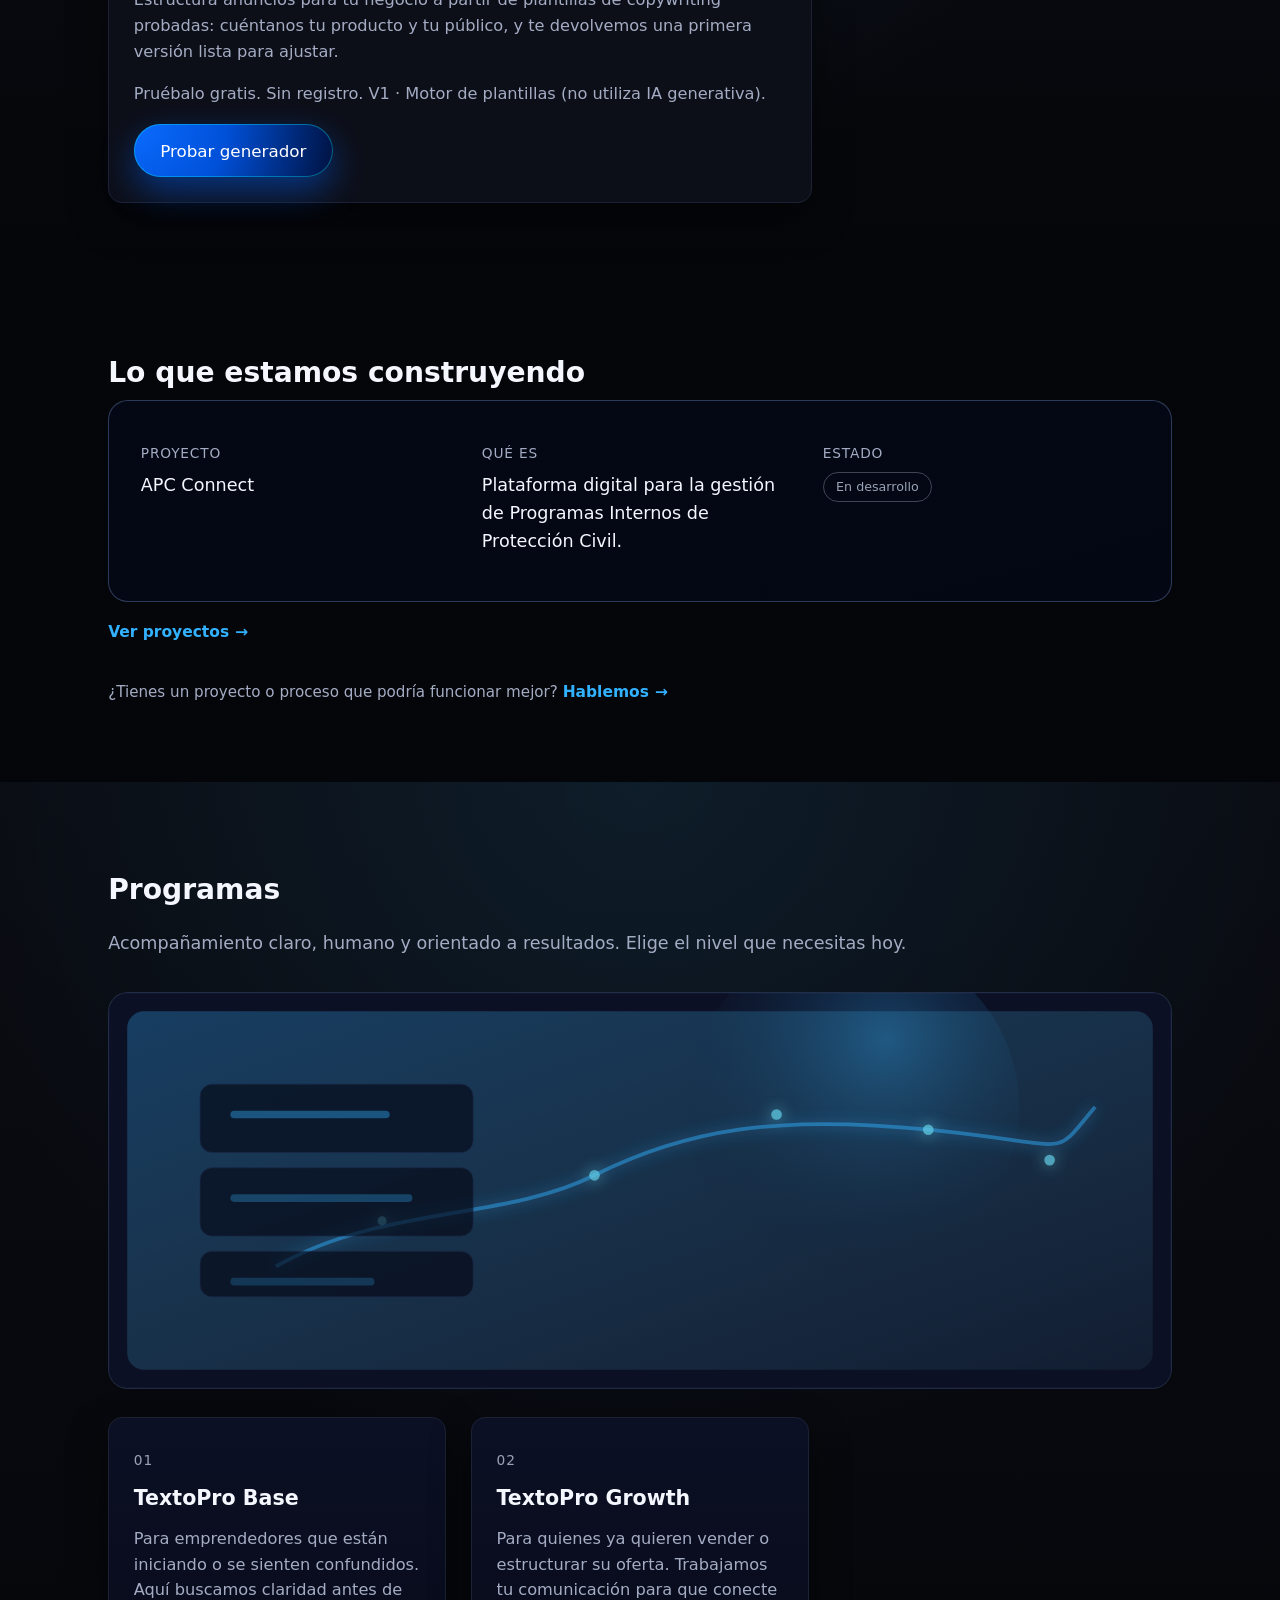
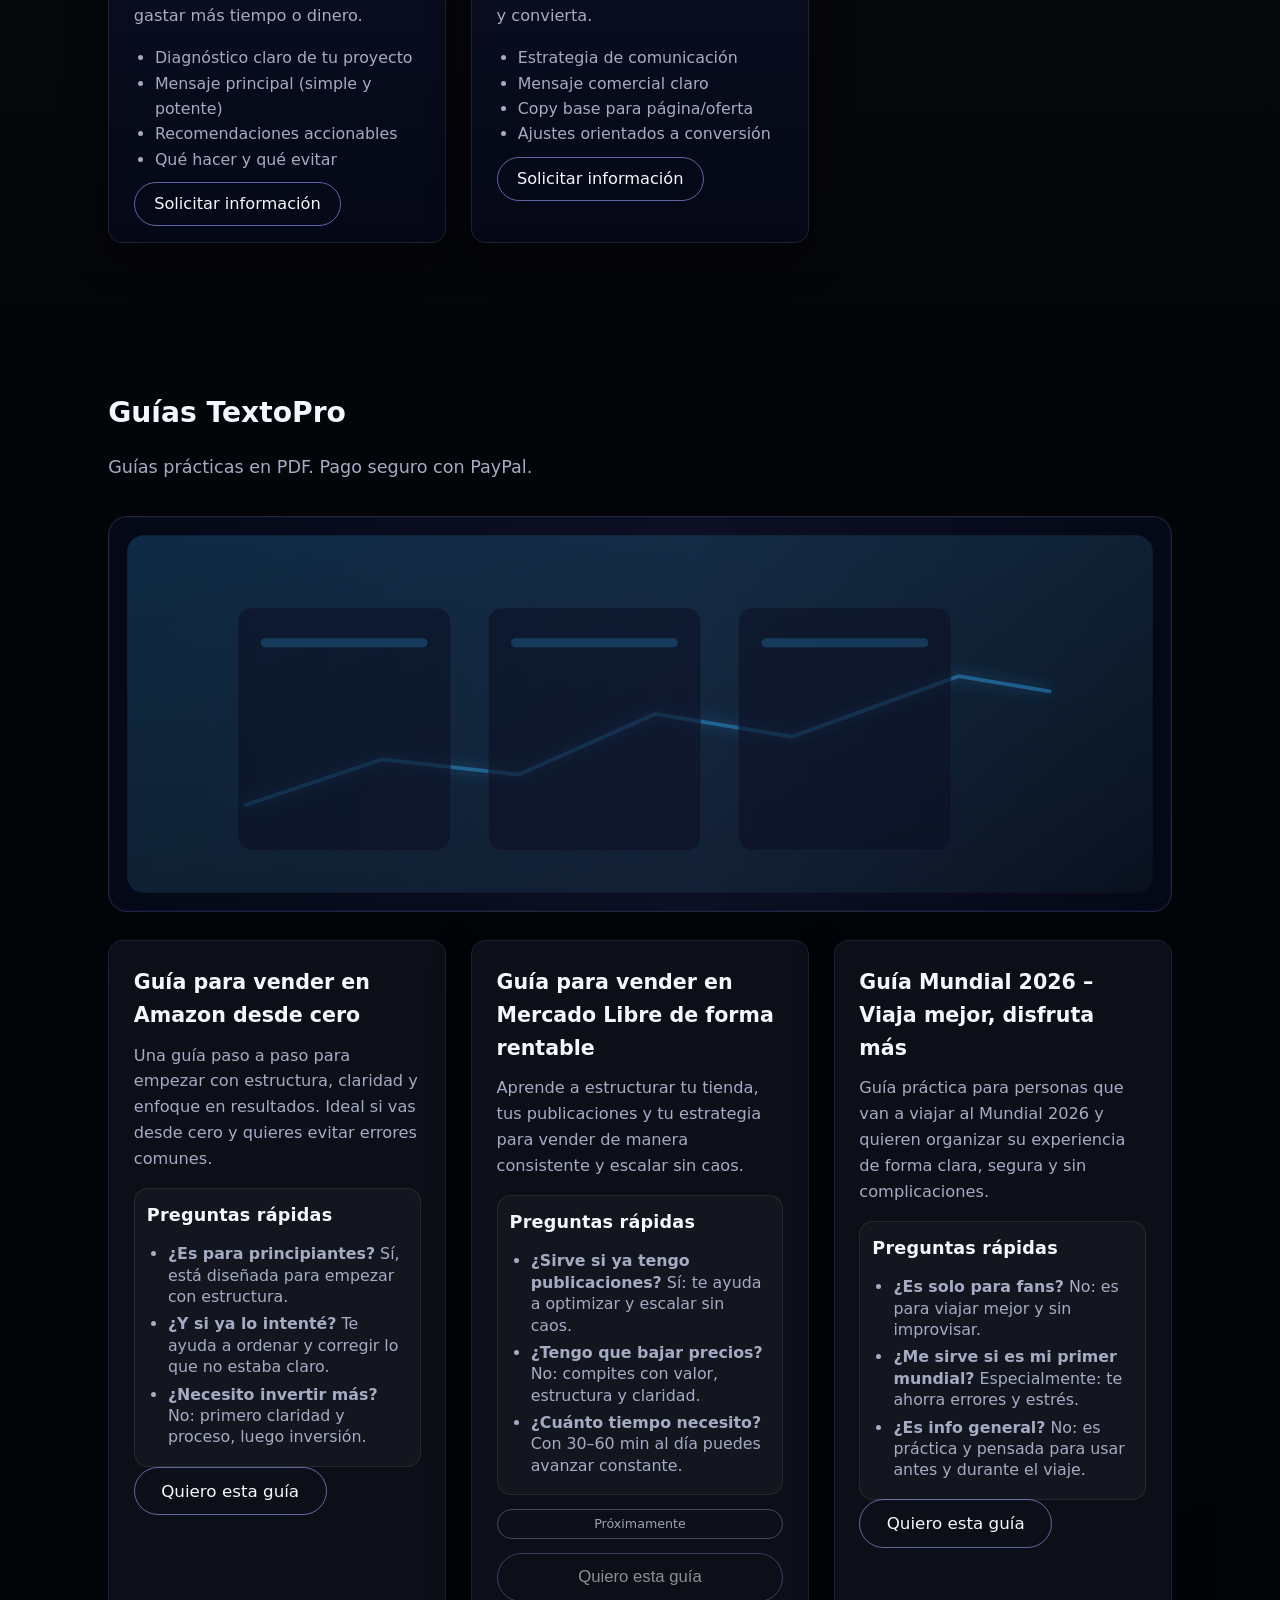
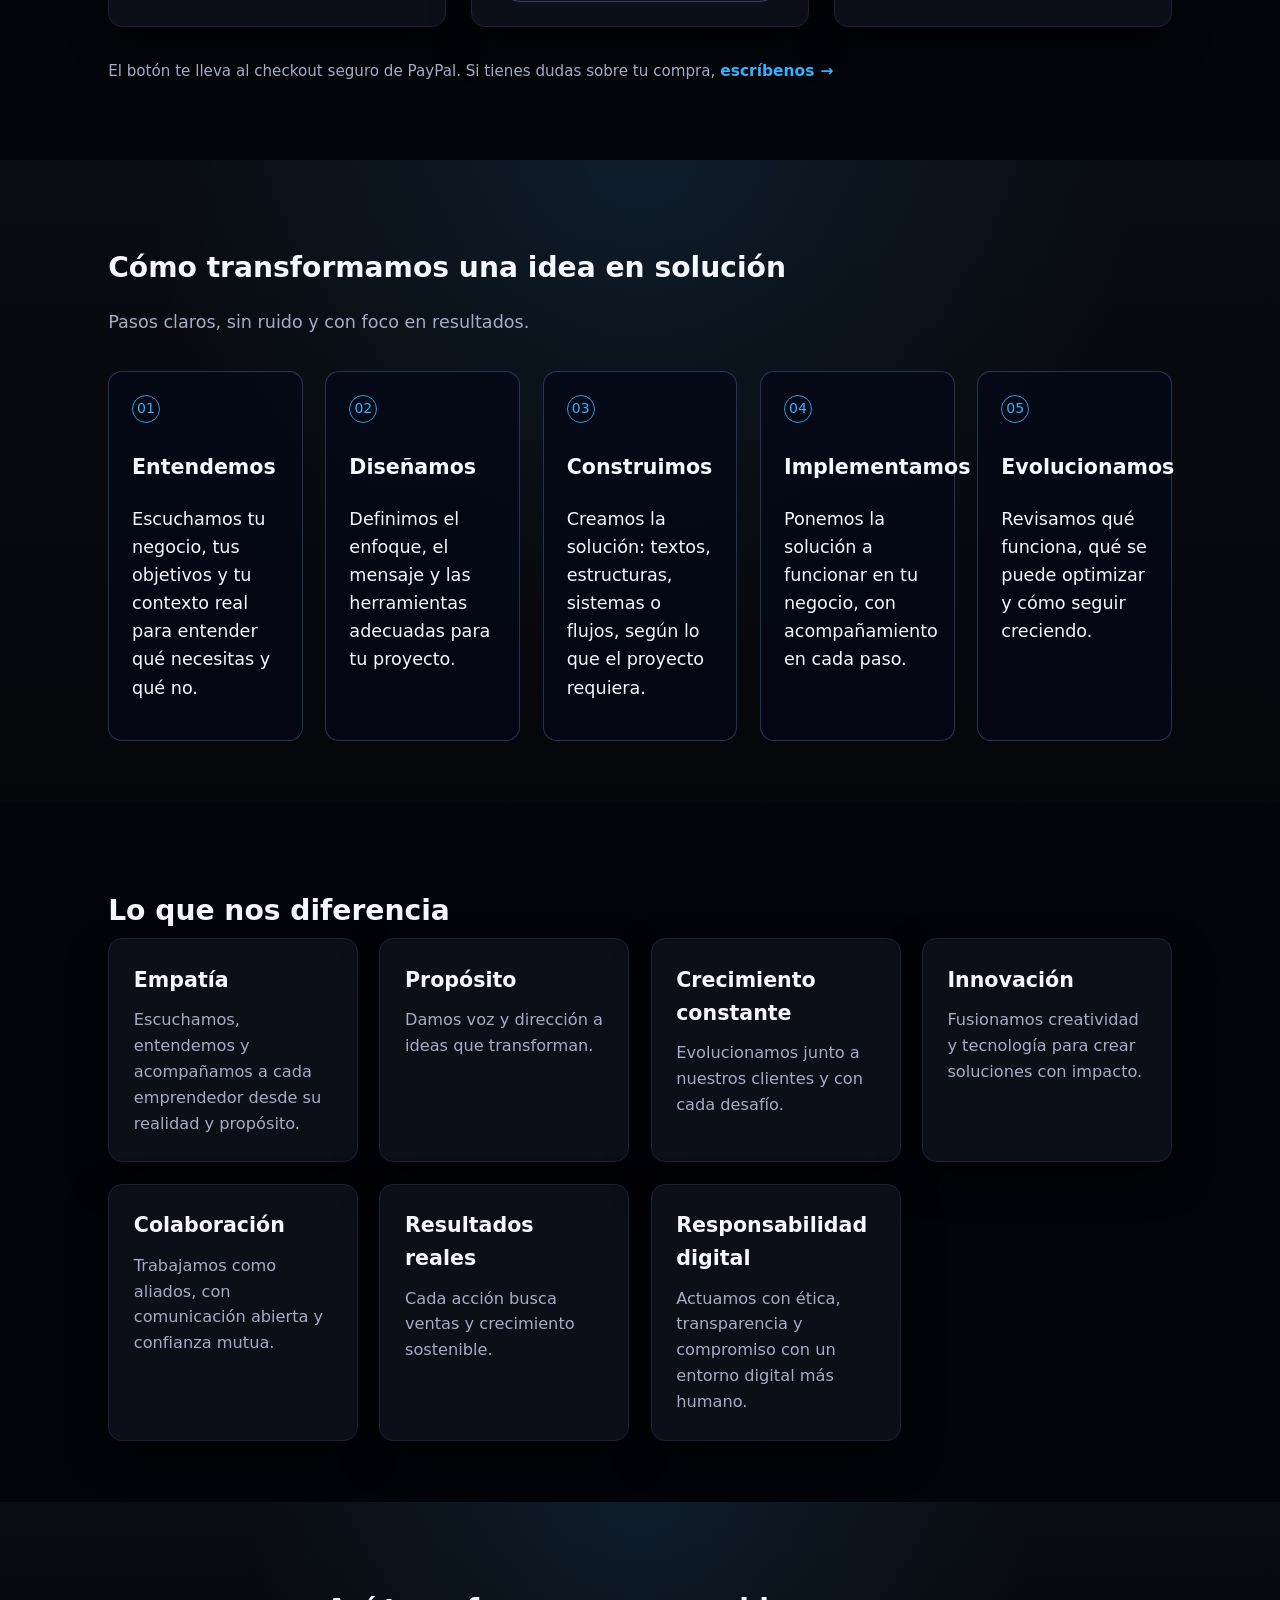
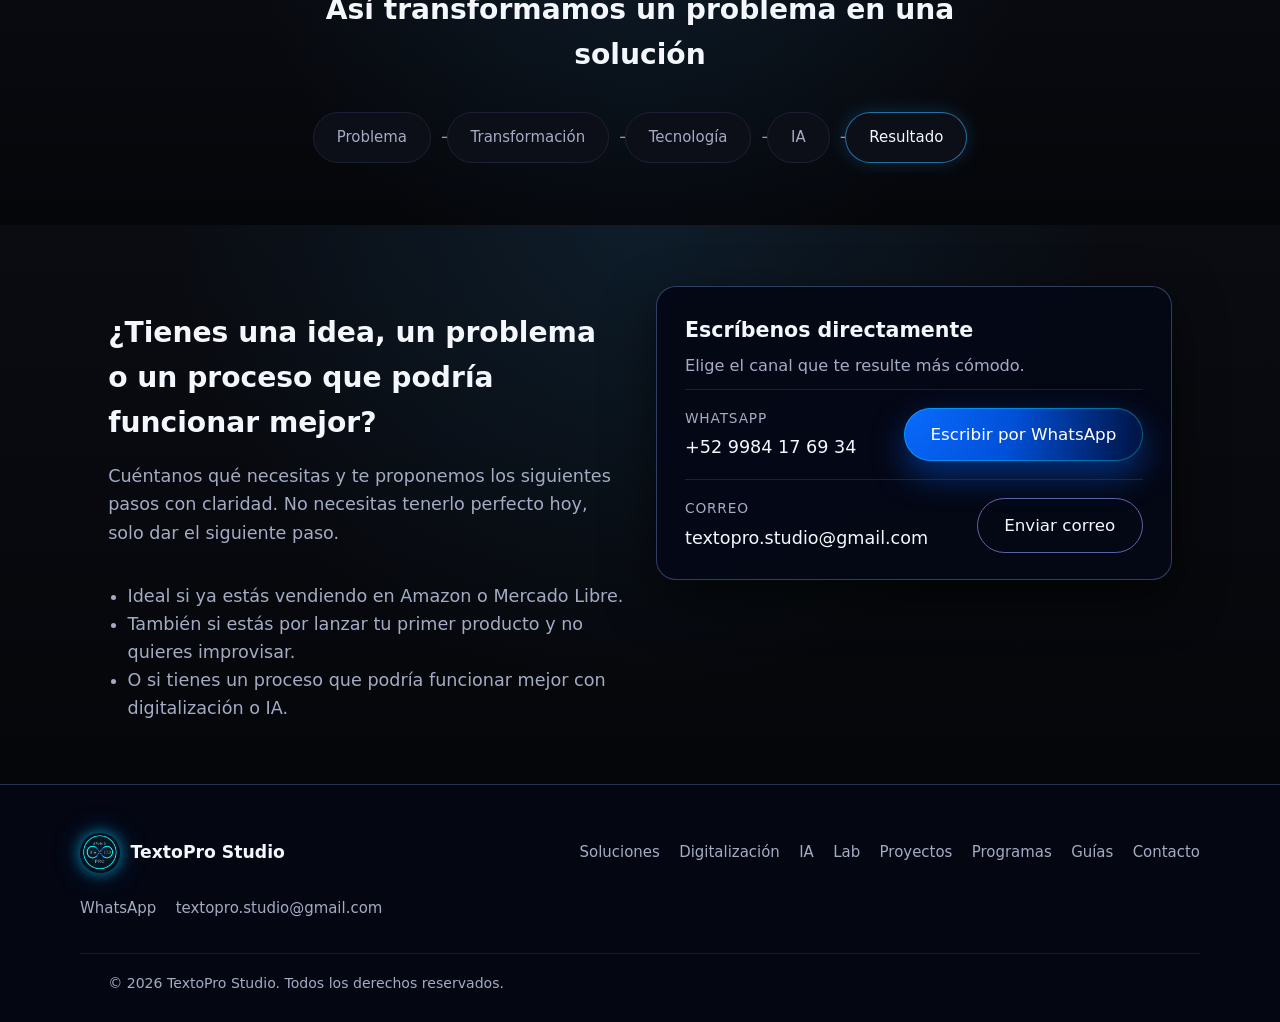
==== commit 75e13213: "Initial commit: TextoPro Studio sitio estático (pre-deploy aprobado) Home, Servicios, Digitalización" ====
--- a/index.html
+++ b/index.html
@@ -2,143 +2,208 @@
 <html lang="es">
 <head>
   <meta charset="UTF-8" />
-  <title>TextoPro Studio | Agencia de Comunicación y Estrategia Digital</title>
+  <title>TextoPro Studio | Comunicación, Digitalización e IA para tu negocio</title>
   <meta name="viewport" content="width=device-width, initial-scale=1" />
-  <meta name="description" content="TextoPro Studio: agencia de comunicación y estrategia digital especializada en textos que venden y automatizaciones con IA." />
+  <meta name="description" content="TextoPro Studio integra comunicación, estrategia, digitalización e inteligencia artificial para ayudar a negocios reales a avanzar con claridad." />
+  <meta name="theme-color" content="#05060a" />
+  <link rel="canonical" href="https://textoprostudio.com/" />
+
+  <link rel="icon" type="image/png" href="assets/logo/favicon.png" />
+  <link rel="apple-touch-icon" href="assets/logo/favicon.png" />
+
+  <meta property="og:type" content="website" />
+  <meta property="og:site_name" content="TextoPro Studio" />
+  <meta property="og:url" content="https://textoprostudio.com/" />
+  <meta property="og:title" content="TextoPro Studio | Comunicación, Digitalización e IA para tu negocio" />
+  <meta property="og:description" content="Transformamos ideas en soluciones digitales: comunicación, estrategia, digitalización e inteligencia artificial en un mismo estudio." />
+  <meta property="og:image" content="https://textoprostudio.com/assets/logo/logo-principal-oscuro.png" />
+  <meta name="twitter:card" content="summary" />
+
   <link rel="stylesheet" href="css/styles.css" />
 </head>
 <body>
+  <a class="skip-link" href="#contenido">Saltar al contenido</a>
   <header class="topbar">
     <div class="container topbar-inner">
       <div class="logo-block">
-        <div class="logo-circle"><img src="assets/logo-circle.png" alt="TextoPro Studio" class="logo-img" /></div>
+        <div class="logo-circle"><img src="assets/logo/logo-principal-oscuro.png" alt="TextoPro Studio" class="logo-img" /></div>
         <div class="logo-text">
           <span class="brand-main">TextoPro Studio</span>
           <span class="brand-tagline">Donde tus ideas alcanzan su mejor versión</span>
         </div>
       </div>
-      <nav class="nav">
-        <a href="#servicios">Servicios</a>
-        <a href="#proceso">Proceso</a>
-        <a href="#caso">Caso</a>
+
+      <button type="button" class="nav-toggle" id="navToggle" aria-expanded="false" aria-controls="siteNav" aria-label="Abrir menú">
+        <span class="nav-toggle-bar"></span>
+        <span class="nav-toggle-bar"></span>
+        <span class="nav-toggle-bar"></span>
+      </button>
+
+      <nav class="nav" id="siteNav">
+        <a href="#soluciones">Soluciones</a>
+        <a href="#digitalizacion">Digitalización</a>
+        <a href="#ia">IA</a>
+        <a href="#lab">Lab</a>
+        <a href="#proyectos">Proyectos</a>
         <a href="#programas">Programas</a>
-        <a href="#guias">Guías TextoPro</a>
+        <a href="#guias">Guías</a>
         <a href="#contacto" class="nav-cta">Contacto</a>
       </nav>
     </div>
+    <div class="nav-backdrop" id="navBackdrop"></div>
   </header>
 
-  <main>
-    <!-- HERO -->
+  <main id="contenido" tabindex="-1">
     <section class="hero">
       <div class="container hero-grid">
         <div class="hero-text">
-          <h1>Texto inteligente para<br><span class="accent">resultados reales.</span></h1>
-          <p>Estrategia, copywriting e IA aplicados para que tu negocio venda más, sin sonar a robot.</p>
+          <h1>Transformamos ideas en<br><span class="accent">soluciones digitales.</span></h1>
+          <p>Comunicación, estrategia, digitalización e inteligencia artificial para negocios que quieren avanzar.</p>
           <div class="hero-actions">
-            <a href="#contacto" class="btn-primary">Quiero vender con claridad</a>
-            <a href="#quienes" class="btn-secondary">Ver si esto es para mí</a>
-          </div>
-          <ul class="hero-bullets"><li>Estrategia de comunicación digital</li><li>Copywriting que convierte</li><li>IA aplicada a ventas y procesos</li></ul>
+            <a href="#soluciones" class="btn-primary">Conoce nuestras soluciones</a>
+            <a href="ia.html" class="btn-secondary">Habla con TextoPro</a>
+          </div>
+          <span class="badge-soon badge-soon--inline">TextoPro AI conversacional: próximamente</span>
         </div>
         <div class="hero-visual">
+          <div class="hero-visual-glow" aria-hidden="true"></div>
           <img src="assets/images/hero.svg" alt="" class="hero-img" loading="eager" />
+          <div class="hero-chip hero-chip--top" aria-hidden="true"><span class="hero-chip-dot"></span>Comunicación + Estrategia</div>
+          <div class="hero-chip hero-chip--bottom" aria-hidden="true"><span class="hero-chip-dot hero-chip-dot--accent"></span>Digitalización + IA</div>
           <p class="small-note">* Visual conceptual para acompañar el mensaje (no es un caso real).</p>
         </div>
       </div>
     </section>
 
-    <!-- SERVICIOS -->
-    <section id="servicios" class="section">
-      <div class="container">
-        <h2 class="section-title">Lo que hacemos</h2>
-        <p class="section-subtitle">Elegimos claridad, método y resultados. Sin ruido.</p>
-        <div class="cards-grid">
-          <article class="card">
-            <h3>Estrategia de comunicación digital</h3>
-            <p>Te ayudamos a decir lo correcto, a la persona correcta, en el momento correcto. Definimos mensaje, enfoque y estructura para que tu comunicación genere acción.</p>
-          </article>
-          <article class="card">
-            <h3>Copywriting que convierte</h3>
-            <p>Textos claros, humanos y persuasivos que conectan y guían a la conversión. Sin frases vacías ni promesas irreales.</p>
-          </article>
-          <article class="card">
-            <h3>IA aplicada a ventas</h3>
-            <p>Usamos inteligencia artificial como herramienta estratégica para optimizar procesos, escalar resultados y tomar mejores decisiones.</p>
-          </article>
-          <article class="card">
-            <h3>Optimización de presencia digital</h3>
-            <p>Afinamos tu página, tus mensajes y tus puntos de contacto para que todo trabaje alineado hacia un objetivo: vender mejor.</p>
-          </article>
-        </div>
-      </div>
-    </section>
-
-    <!-- PROCESO -->
-    <section id="proceso" class="section section-alt">
-      <div class="container">
-        <h2 class="section-title">Cómo trabajamos</h2>
-        <p class="section-subtitle">Pasos claros, sin ruido y con foco en resultados.</p>
-        <div class="steps-grid">
-          <div class="step">
-            <span class="step-number">01</span>
-            <h3>Entendemos tu proyecto</h3>
-            <p>Antes de proponer cualquier cosa, escuchamos. Analizamos tu negocio, tus objetivos y tu contexto real para entender qué necesitas y qué no.</p>
-          </div>
-          <div class="step">
-            <span class="step-number">02</span>
-            <h3>Diseñamos la estrategia</h3>
-            <p>Definimos el mensaje, el enfoque y las herramientas adecuadas para que tu comunicación tenga sentido y dirección.</p>
-          </div>
-          <div class="step">
-            <span class="step-number">03</span>
-            <h3>Ejecutamos con intención</h3>
-            <p>Creamos y optimizamos textos, estructuras y flujos enfocados en un solo objetivo: resultados reales.</p>
-          </div>
-          <div class="step">
-            <span class="step-number">04</span>
-            <h3>Medimos y mejoramos</h3>
-            <p>Revisamos qué funciona, qué se puede optimizar y cómo seguir creciendo. La mejora no es un evento, es un proceso.</p>
-          </div>
-        </div>
-      </div>
-    </section>
-
-    <!-- CASO -->
-    <section id="caso" class="section">
-      <div class="container">
-        <h2 class="section-title">Caso rápido</h2>
-        <div class="case-grid">
+    <section class="section section-tight" data-reveal>
+      <div class="container">
+        <h2 class="section-title center">Más que comunicación. Construimos soluciones.</h2>
+        <p class="section-subtitle center">TextoPro Studio integra comunicación, estrategia, digitalización e inteligencia artificial en un mismo sistema, pensado para negocios reales que quieren avanzar con claridad.</p>
+        <div class="system-row" role="list" aria-label="Sistema integrado TextoPro Studio">
+          <span class="system-node" role="listitem">Comunicación</span>
+          <span class="system-node" role="listitem">Estrategia</span>
+          <span class="system-node" role="listitem">Digitalización</span>
+          <span class="system-node system-node--accent" role="listitem">IA</span>
+        </div>
+      </div>
+    </section>
+
+    <section id="soluciones" class="section" data-reveal>
+      <div class="container">
+        <h2 class="section-title">Lo que podemos hacer por tu negocio</h2>
+        <p class="section-subtitle">Cuatro líneas de trabajo, un mismo objetivo: negocios que funcionan mejor.</p>
+        <div class="cards-grid solutions-grid">
+          <article class="card solution-card">
+            <span class="solution-number">01</span>
+            <h3>Comunicación &amp; Marketing</h3>
+            <p>Estrategia de comunicación, copywriting que convierte y optimización de tu presencia digital, para decir lo correcto a la persona correcta.</p>
+            <a class="card-link" href="servicios.html">Explorar <span aria-hidden="true">→</span></a>
+          </article>
+          <article class="card solution-card">
+            <span class="solution-number">02</span>
+            <h3>Digitalización</h3>
+            <p>Convertimos procesos manuales y dispersos en sitios, sistemas y flujos digitales que hacen que tu negocio funcione mejor.</p>
+            <a class="card-link" href="digitalizacion.html">Explorar <span aria-hidden="true">→</span></a>
+          </article>
+          <article class="card solution-card">
+            <span class="solution-number">03</span>
+            <h3>Inteligencia Artificial</h3>
+            <p>Implementación de IA, agentes y automatización inteligente aplicados a procesos y comunicación de negocio.</p>
+            <a class="card-link" href="ia.html">Explorar <span aria-hidden="true">→</span></a>
+          </article>
+          <article class="card solution-card">
+            <span class="solution-number">04</span>
+            <h3>Productos Digitales</h3>
+            <p>Guías descargables y TextoPro Lab: herramientas propias que puedes probar directamente.</p>
+            <a class="card-link" href="lab.html">Explorar <span aria-hidden="true">→</span></a>
+          </article>
+        </div>
+      </div>
+    </section>
+
+    <section id="digitalizacion" class="section section-alt" data-reveal>
+      <div class="container split-block">
+        <div>
+          <h2 class="section-title">Tu negocio puede funcionar mejor.</h2>
+          <p class="section-subtitle">Ayudamos a transformar procesos manuales y dispersos en soluciones digitales claras: desde un sitio web hasta un sistema interno o una automatización puntual.</p>
+          <ul class="tag-list">
+            <li>Sitios web</li>
+            <li>Sistemas internos</li>
+            <li>Dashboards</li>
+            <li>Automatizaciones</li>
+            <li>Aplicaciones</li>
+            <li>Integraciones</li>
+            <li>Herramientas personalizadas</li>
+          </ul>
+          <a class="btn-secondary" href="digitalizacion.html">Explorar digitalización</a>
+        </div>
+        <div class="mock-dashboard" aria-hidden="true">
+          <div class="mock-dashboard-header">
+            <span class="dot red"></span><span class="dot yellow"></span><span class="dot green"></span>
+          </div>
+          <div class="mock-bar" style="width:78%"></div>
+          <div class="mock-bar" style="width:52%"></div>
+          <div class="mock-bar" style="width:91%"></div>
+          <div class="mock-chip">Automatización activa</div>
+        </div>
+      </div>
+    </section>
+
+    <section id="ia" class="section" data-reveal>
+      <div class="container">
+        <h2 class="section-title">IA que trabaja para tu negocio.</h2>
+        <p class="section-subtitle">TextoPro AI es la línea tecnológica que estamos construyendo: asistentes inteligentes, agentes especializados y automatización aplicada a procesos reales de negocio.</p>
+        <ul class="tag-list">
+          <li>Asistentes inteligentes</li>
+          <li>Agentes especializados</li>
+          <li>Automatización inteligente</li>
+          <li>Implementación de IA</li>
+          <li>Soluciones adaptadas al negocio</li>
+        </ul>
+        <p class="section-note">Esta línea está en desarrollo activo. Iremos activando funcionalidades reales por etapas — no prometemos hoy una infraestructura que todavía no existe. <span class="badge-soon">Próximamente: habla directo con TextoPro AI</span></p>
+        <a class="btn-secondary" href="ia.html">Conocer TextoPro AI <span aria-hidden="true">→</span></a>
+      </div>
+    </section>
+
+    <section id="lab" class="section section-alt" data-reveal>
+      <div class="container">
+        <h2 class="section-title">Prueba. Experimenta. Resuelve.</h2>
+        <p class="section-subtitle">TextoPro Lab es nuestro laboratorio de herramientas digitales. Primer producto:</p>
+        <article class="card lab-card">
+          <span class="badge-available">Disponible ahora</span>
+          <h3>Generador de anuncios</h3>
+          <p>Estructura anuncios para tu negocio a partir de plantillas de copywriting probadas: cuéntanos tu producto y tu público, y te devolvemos una primera versión lista para ajustar.</p>
+          <p class="section-note">Pruébalo gratis. Sin registro. V1 · Motor de plantillas (no utiliza IA generativa).</p>
+          <div class="card-actions lab-card-actions">
+            <a class="btn-primary" href="lab.html">Probar generador</a>
+          </div>
+        </article>
+      </div>
+    </section>
+
+    <section id="proyectos" class="section" data-reveal>
+      <div class="container">
+        <h2 class="section-title">Lo que estamos construyendo</h2>
+        <div class="case-grid project-grid">
           <div>
-            <p class="case-label">Producto:</p>
-            <p class="case-value">Accesorio para automóviles en Amazon México</p>
-            <p class="case-label">Situación inicial:</p>
-            <p class="case-value">Listing con pocas visitas, descripciones genéricas y poca claridad en beneficios.</p>
+            <p class="case-label">Proyecto</p>
+            <p class="case-value">APC Connect</p>
           </div>
           <div>
-            <p class="case-label">Qué hicimos:</p>
-            <ul class="case-list">
-              <li>Rediseño de título, bullets y descripción con enfoque en problemas reales del cliente.</li>
-              <li>Optimización de palabras clave de alto intento de compra.</li>
-              <li>Guiones para imágenes y A+ Content.</li>
-            </ul>
+            <p class="case-label">Qué es</p>
+            <p class="case-value">Plataforma digital para la gestión de Programas Internos de Protección Civil.</p>
           </div>
           <div>
-            <p class="case-label">Resultados (8 semanas):</p>
-            <ul class="case-list">
-              <li>+52% en visitas al producto.</li>
-              <li>+38% en unidades vendidas.</li>
-              <li>Disminución de devoluciones por falta de claridad.</li>
-            </ul>
-          </div>
-        </div>
-      </div>
-    </section>
-
-    <!-- GUIAS -->
-    
-    <!-- PROGRAMAS -->
-    <section id="programas" class="section">
+            <p class="case-label">Estado</p>
+            <p class="case-value"><span class="badge-soon">En desarrollo</span></p>
+          </div>
+        </div>
+        <a class="card-link" href="proyectos.html">Ver proyectos <span aria-hidden="true">→</span></a>
+        <p class="section-note">¿Tienes un proyecto o proceso que podría funcionar mejor? <a class="card-link" href="#contacto">Hablemos <span aria-hidden="true">→</span></a></p>
+      </div>
+    </section>
+
+    <section id="programas" class="section section-alt" data-reveal>
       <div class="container">
         <h2 class="section-title">Programas</h2>
         <p class="section-subtitle">Acompañamiento claro, humano y orientado a resultados. Elige el nivel que necesitas hoy.</p>
@@ -148,7 +213,8 @@
         </div>
 
         <div class="cards-grid">
-          <article class="card program-card">
+          <article class="card program-card solution-card">
+            <span class="solution-number">01</span>
             <h3>TextoPro Base</h3>
             <p>Para emprendedores que están iniciando o se sienten confundidos. Aquí buscamos claridad antes de gastar más tiempo o dinero.</p>
             <ul>
@@ -162,7 +228,8 @@
             </div>
           </article>
 
-          <article class="card program-card">
+          <article class="card program-card solution-card">
+            <span class="solution-number">02</span>
             <h3>TextoPro Growth</h3>
             <p>Para quienes ya quieren vender o estructurar su oferta. Trabajamos tu comunicación para que conecte y convierta.</p>
             <ul>
@@ -176,7 +243,10 @@
             </div>
           </article>
 
-          <article class="card program-card">
+          <!-- TextoPro Pro: preparado, no se muestra como oferta activa. Reactivar quitando este comentario cuando se apruebe. -->
+          <!--
+          <article class="card program-card solution-card">
+            <span class="solution-number">03</span>
             <h3>TextoPro Pro</h3>
             <p>Para negocios que quieren avanzar acompañados. Priorizamos acciones, afinamos el mensaje y ejecutamos con método.</p>
             <ul>
@@ -189,186 +259,231 @@
               <a class="btn-secondary btn-small" href="https://wa.me/529984176934?text=Hola%20TextoPro%20Studio%2C%20quiero%20informaci%C3%B3n%20del%20Programa%20TextoPro%20Pro%20%28Acompa%C3%B1amiento%29." target="_blank" rel="noopener">Solicitar información</a>
             </div>
           </article>
-        </div>
-      </div>
-    </section>
-
-<section id="guias" class="section">
-  <div class="container">
-    <h2>Guías TextoPro</h2>
-    <p class="muted">Descargables en PDF. Compra segura y acceso inmediato después del pago.</p>
-    <div class="section-visual">
-      <img src="assets/images/guias.svg" alt="" class="section-img" loading="lazy" />
-    </div>
-
-    <div class="cards-grid">
-      <article class="card guide-card">
-        <h3>Guía para vender en Amazon desde cero</h3>
-        <p>Una guía paso a paso para empezar con estructura, claridad y enfoque en resultados. Ideal si vas desde cero y quieres evitar errores comunes.</p>
-
-        <div class="mini-faq">
-          <h4>Preguntas rápidas</h4>
-          <ul>
-            <li><b>¿Es para principiantes?</b> Sí, está diseñada para empezar con estructura.</li>
-            <li><b>¿Y si ya lo intenté?</b> Te ayuda a ordenar y corregir lo que no estaba claro.</li>
-            <li><b>¿Necesito invertir más?</b> No: primero claridad y proceso, luego inversión.</li>
-          </ul>
-        </div>
-
-        <a class="btn-secondary btn-full" data-guide="amazon" href="#" target="_blank" rel="noopener">Quiero esta guía</a>
-      </article>
-
-      <article class="card guide-card">
-        <h3>Guía para vender en Mercado Libre de forma rentable</h3>
-        <p>Aprende a estructurar tu tienda, tus publicaciones y tu estrategia para vender de manera consistente y escalar sin caos.</p>
-
-        <div class="mini-faq">
-          <h4>Preguntas rápidas</h4>
-          <ul>
-            <li><b>¿Sirve si ya tengo publicaciones?</b> Sí: te ayuda a optimizar y escalar sin caos.</li>
-            <li><b>¿Tengo que bajar precios?</b> No: compites con valor, estructura y claridad.</li>
-            <li><b>¿Cuánto tiempo necesito?</b> Con 30–60 min al día puedes avanzar constante.</li>
-          </ul>
-        </div>
-
-        <a class="btn-secondary btn-full" data-guide="mercado" href="#" target="_blank" rel="noopener">Quiero esta guía</a>
-      </article>
-
-      <article class="card guide-card">
-        <h3>Guía Mundial 2026 – Viaja mejor, disfruta más</h3>
-        <p>Guía práctica para personas que van a viajar al Mundial 2026 y quieren organizar su experiencia de forma clara, segura y sin complicaciones.</p>
-
-        <div class="mini-faq">
-          <h4>Preguntas rápidas</h4>
-          <ul>
-            <li><b>¿Es solo para fans?</b> No: es para viajar mejor y sin improvisar.</li>
-            <li><b>¿Me sirve si es mi primer mundial?</b> Especialmente: te ahorra errores y estrés.</li>
-            <li><b>¿Es info general?</b> No: es práctica y pensada para usar antes y durante el viaje.</li>
-          </ul>
-        </div>
-
-        <a class="btn-secondary btn-full" data-guide="mundial" href="#" target="_blank" rel="noopener">Quiero esta guía</a>
-      </article>
-    </div>
-
-    <p class="muted" style="margin-top:14px">*Cuando las guías estén listas, el botón te lleva al checkout y al finalizar recibirás el PDF (con marca de agua) por correo.</p>
-  </div>
-</section>
-
-    <!-- QUIÉNES SOMOS -->
-    <section id="quienes" class="section">
-      <div class="container">
-        <h2 class="section-title">Quiénes somos</h2>
-        <div class="about-grid">
-          <div>
-            <p>TextoPro Studio nace desde la empatía y la estrategia. Acompañamos a emprendedores y marcas que necesitan comunicar con claridad, diferenciarse y vender sin perder su esencia.</p>
-            <p>Combinamos comunicación digital, copywriting estratégico e inteligencia artificial aplicada para transformar ideas en mensajes que conectan, convierten y evolucionan con cada proyecto.</p>
-            <p>No creemos en fórmulas genéricas ni soluciones en serie. Escuchamos, analizamos y construimos estrategias a la medida, porque entendemos que detrás de cada negocio hay una historia, un esfuerzo y una meta real.</p>
-            <p>En TextoPro Studio, las ideas no solo se ven bien: <strong>funcionan</strong>.</p>
-          </div>
-          <div class="mv-block">
-            <h3>Misión</h3>
-            <p>Impulsar el crecimiento de emprendedores y marcas mediante estrategias de comunicación digital efectivas, creatividad e inteligencia artificial aplicada al desarrollo de ventas. Acompañamos a nuestros clientes a comunicar mejor, vender más y crecer con propósito.</p>
-            <h3>Visión</h3>
-            <p>Ser una agencia referente en Latinoamérica en comunicación y crecimiento digital, reconocida por transformar ideas en resultados y por acompañar a cada emprendedor en su camino hacia el éxito con empatía, innovación y estrategia.</p>
-            <h3>Valores</h3>
-            <ul>
-              <li><strong>Empatía:</strong> Escuchamos, entendemos y acompañamos a cada emprendedor desde su realidad y propósito.</li>
-              <li><strong>Propósito:</strong> Damos voz y dirección a ideas que transforman.</li>
-              <li><strong>Crecimiento constante:</strong> Evolucionamos junto a nuestros clientes y con cada desafío.</li>
-              <li><strong>Innovación:</strong> Fusionamos creatividad y tecnología para crear soluciones con impacto.</li>
-              <li><strong>Colaboración:</strong> Trabajamos como aliados, con comunicación abierta y confianza mutua.</li>
-              <li><strong>Resultados reales:</strong> Cada acción busca ventas y crecimiento sostenible.</li>
-              <li><strong>Responsabilidad digital:</strong> Actuamos con ética, transparencia y compromiso con un entorno digital más humano.</li>
-            </ul>
-          </div>
-        </div>
-      </div>
-    </section>
-
-    <!-- CONTACTO -->
-    <section id="contacto" class="section section-alt">
+          -->
+        </div>
+      </div>
+    </section>
+
+    <section id="guias" class="section" data-reveal>
+      <div class="container">
+        <h2 class="section-title">Guías TextoPro</h2>
+        <p class="section-subtitle">Guías prácticas en PDF. Pago seguro con PayPal.</p>
+        <div class="section-visual">
+          <img src="assets/images/guias.svg" alt="" class="section-img" loading="lazy" />
+        </div>
+
+        <div class="cards-grid">
+          <article class="card guide-card">
+            <h3>Guía para vender en Amazon desde cero</h3>
+            <p>Una guía paso a paso para empezar con estructura, claridad y enfoque en resultados. Ideal si vas desde cero y quieres evitar errores comunes.</p>
+
+            <div class="mini-faq">
+              <h4 class="mini-faq-title">Preguntas rápidas</h4>
+              <ul class="mini-faq-list">
+                <li><b>¿Es para principiantes?</b> Sí, está diseñada para empezar con estructura.</li>
+                <li><b>¿Y si ya lo intenté?</b> Te ayuda a ordenar y corregir lo que no estaba claro.</li>
+                <li><b>¿Necesito invertir más?</b> No: primero claridad y proceso, luego inversión.</li>
+              </ul>
+            </div>
+
+            <a class="btn-secondary btn-full" data-guide="amazon" href="#" target="_blank" rel="noopener">Quiero esta guía</a>
+          </article>
+
+          <article class="card guide-card">
+            <h3>Guía para vender en Mercado Libre de forma rentable</h3>
+            <p>Aprende a estructurar tu tienda, tus publicaciones y tu estrategia para vender de manera consistente y escalar sin caos.</p>
+
+            <div class="mini-faq">
+              <h4 class="mini-faq-title">Preguntas rápidas</h4>
+              <ul class="mini-faq-list">
+                <li><b>¿Sirve si ya tengo publicaciones?</b> Sí: te ayuda a optimizar y escalar sin caos.</li>
+                <li><b>¿Tengo que bajar precios?</b> No: compites con valor, estructura y claridad.</li>
+                <li><b>¿Cuánto tiempo necesito?</b> Con 30–60 min al día puedes avanzar constante.</li>
+              </ul>
+            </div>
+
+            <span class="badge-soon badge-soon--block">Próximamente</span>
+            <button type="button" class="btn-secondary btn-full" disabled aria-disabled="true">Quiero esta guía</button>
+          </article>
+
+          <article class="card guide-card">
+            <h3>Guía Mundial 2026 – Viaja mejor, disfruta más</h3>
+            <p>Guía práctica para personas que van a viajar al Mundial 2026 y quieren organizar su experiencia de forma clara, segura y sin complicaciones.</p>
+
+            <div class="mini-faq">
+              <h4 class="mini-faq-title">Preguntas rápidas</h4>
+              <ul class="mini-faq-list">
+                <li><b>¿Es solo para fans?</b> No: es para viajar mejor y sin improvisar.</li>
+                <li><b>¿Me sirve si es mi primer mundial?</b> Especialmente: te ahorra errores y estrés.</li>
+                <li><b>¿Es info general?</b> No: es práctica y pensada para usar antes y durante el viaje.</li>
+              </ul>
+            </div>
+
+            <a class="btn-secondary btn-full" data-guide="mundial" href="#" target="_blank" rel="noopener">Quiero esta guía</a>
+          </article>
+        </div>
+
+        <p class="section-note" style="margin-top:14px">El botón te lleva al checkout seguro de PayPal. Si tienes dudas sobre tu compra, <a class="card-link" href="#contacto">escríbenos <span aria-hidden="true">→</span></a></p>
+      </div>
+    </section>
+
+    <section id="metodologia" class="section section-alt" data-reveal>
+      <div class="container">
+        <h2 class="section-title">Cómo transformamos una idea en solución</h2>
+        <p class="section-subtitle">Pasos claros, sin ruido y con foco en resultados.</p>
+        <div class="steps-grid steps-grid--five">
+          <div class="step">
+            <span class="step-number">01</span>
+            <h3>Entendemos</h3>
+            <p>Escuchamos tu negocio, tus objetivos y tu contexto real para entender qué necesitas y qué no.</p>
+          </div>
+          <div class="step">
+            <span class="step-number">02</span>
+            <h3>Diseñamos</h3>
+            <p>Definimos el enfoque, el mensaje y las herramientas adecuadas para tu proyecto.</p>
+          </div>
+          <div class="step">
+            <span class="step-number">03</span>
+            <h3>Construimos</h3>
+            <p>Creamos la solución: textos, estructuras, sistemas o flujos, según lo que el proyecto requiera.</p>
+          </div>
+          <div class="step">
+            <span class="step-number">04</span>
+            <h3>Implementamos</h3>
+            <p>Ponemos la solución a funcionar en tu negocio, con acompañamiento en cada paso.</p>
+          </div>
+          <div class="step">
+            <span class="step-number">05</span>
+            <h3>Evolucionamos</h3>
+            <p>Revisamos qué funciona, qué se puede optimizar y cómo seguir creciendo.</p>
+          </div>
+        </div>
+      </div>
+    </section>
+
+    <section id="valores" class="section" data-reveal>
+      <div class="container">
+        <h2 class="section-title">Lo que nos diferencia</h2>
+        <div class="values-grid">
+          <article class="card value-card">
+            <h3>Empatía</h3>
+            <p>Escuchamos, entendemos y acompañamos a cada emprendedor desde su realidad y propósito.</p>
+          </article>
+          <article class="card value-card">
+            <h3>Propósito</h3>
+            <p>Damos voz y dirección a ideas que transforman.</p>
+          </article>
+          <article class="card value-card">
+            <h3>Crecimiento constante</h3>
+            <p>Evolucionamos junto a nuestros clientes y con cada desafío.</p>
+          </article>
+          <article class="card value-card">
+            <h3>Innovación</h3>
+            <p>Fusionamos creatividad y tecnología para crear soluciones con impacto.</p>
+          </article>
+          <article class="card value-card">
+            <h3>Colaboración</h3>
+            <p>Trabajamos como aliados, con comunicación abierta y confianza mutua.</p>
+          </article>
+          <article class="card value-card">
+            <h3>Resultados reales</h3>
+            <p>Cada acción busca ventas y crecimiento sostenible.</p>
+          </article>
+          <article class="card value-card">
+            <h3>Responsabilidad digital</h3>
+            <p>Actuamos con ética, transparencia y compromiso con un entorno digital más humano.</p>
+          </article>
+        </div>
+      </div>
+    </section>
+
+    <section id="video" class="section section-alt" data-reveal>
+      <div class="container">
+        <h2 class="section-title center">Así transformamos un problema en una solución</h2>
+        <div class="motion-strip" role="list" aria-label="Problema, transformación, tecnología, IA, resultado">
+          <span class="motion-node" role="listitem">Problema</span>
+          <span class="motion-node" role="listitem">Transformación</span>
+          <span class="motion-node" role="listitem">Tecnología</span>
+          <span class="motion-node" role="listitem">IA</span>
+          <span class="motion-node motion-node--accent" role="listitem">Resultado</span>
+        </div>
+      </div>
+    </section>
+
+    <section id="contacto" class="section section-alt" data-reveal>
       <div class="container contact-grid">
         <div>
-          <h2 class="section-title">Hablemos de tu proyecto</h2>
-          <p class="section-subtitle">Cuéntanos qué necesitas y te proponemos los siguientes pasos con claridad.</p>
+          <h2 class="section-title">¿Tienes una idea, un problema o un proceso que podría funcionar mejor?</h2>
+          <p class="section-subtitle">Cuéntanos qué necesitas y te proponemos los siguientes pasos con claridad. No necesitas tenerlo perfecto hoy, solo dar el siguiente paso.</p>
           <ul class="contact-points">
             <li>Ideal si ya estás vendiendo en Amazon o Mercado Libre.</li>
             <li>También si estás por lanzar tu primer producto y no quieres improvisar.</li>
+            <li>O si tienes un proceso que podría funcionar mejor con digitalización o IA.</li>
           </ul>
-          <div class="contact-actions">
-            <a class="btn-primary" href="https://wa.me/529984176934?text=Hola%20TextoPro%20Studio%2C%20quiero%20informaci%C3%B3n%20sobre%20sus%20servicios%20y%20gu%C3%ADas." target="_blank" rel="noopener">Hablar por WhatsApp</a>
+        </div>
+        <div class="contact-card">
+          <h3>Escríbenos directamente</h3>
+          <p>Elige el canal que te resulte más cómodo.</p>
+          <div class="contact-channel">
+            <div class="contact-channel-info">
+              <p class="case-label">WhatsApp</p>
+              <p class="contact-channel-value"><a href="https://wa.me/529984176934?text=Hola%20TextoPro%20Studio%2C%20quiero%20informaci%C3%B3n%20sobre%20sus%20servicios%20y%20gu%C3%ADas." target="_blank" rel="noopener">+52 9984 17 69 34</a></p>
+            </div>
+            <a class="btn-primary" href="https://wa.me/529984176934?text=Hola%20TextoPro%20Studio%2C%20quiero%20informaci%C3%B3n%20sobre%20sus%20servicios%20y%20gu%C3%ADas." target="_blank" rel="noopener">Escribir por WhatsApp</a>
+          </div>
+          <div class="contact-channel">
+            <div class="contact-channel-info">
+              <p class="case-label">Correo</p>
+              <p class="contact-channel-value"><a href="mailto:textopro.studio@gmail.com">textopro.studio@gmail.com</a></p>
+            </div>
             <a class="btn-secondary" href="mailto:textopro.studio@gmail.com">Enviar correo</a>
           </div>
-          <div class="contact-details">
-            <p><strong>Correo:</strong> <a href="mailto:textopro.studio@gmail.com">textopro.studio@gmail.com</a></p>
-            <p><strong>WhatsApp:</strong> <a href="https://wa.me/529984176934?text=Hola%20TextoPro%20Studio%2C%20quiero%20informaci%C3%B3n%20sobre%20sus%20servicios%20y%20gu%C3%ADas." target="_blank" rel="noopener">+52 9984 17 69 34</a></p>
-          </div>
-
-        </div>
-        <form class="contact-form">
-          <label>
-            Nombre
-            <input type="text" name="nombre" placeholder="Tu nombre" required />
-          </label>
-          <label>
-            Email
-            <input type="email" name="email" placeholder="tunombre@ejemplo.com" required />
-          </label>
-          <label>
-            Plataforma donde vendes
-            <input type="text" name="plataforma" placeholder="Amazon, Mercado Libre, otra..." />
-          </label>
-          <label>
-            ¿Qué necesitas?
-            <textarea name="mensaje" rows="4" placeholder="Cuéntanos brevemente tu situación."></textarea>
-          </label>
-          <button type="submit" class="btn-primary btn-full" disabled>Formulario demo (no envía datos)</button>
-          <p class="form-note">* Esta es una demo estática. Luego conectaremos este formulario con tu correo o CRM.</p>
-        </form>
+        </div>
       </div>
     </section>
   </main>
 
-    <!-- CIERRE -->
-    <section id="cierre" class="section">
-      <div class="container">
-        <h2 class="section-title">Un último empujón, sin presión</h2>
-        <p class="section-subtitle">No necesitas hacerlo perfecto hoy. Solo necesitas tomar una mejor decisión que ayer.</p>
-        <p>En TextoPro Studio trabajamos con personas reales, proyectos reales y objetivos claros. Si algo aquí te hizo sentido, ya vamos bien.</p>
-        <div class="section-cta">
-          <a href="#contacto" class="btn-primary">Quiero dar el siguiente paso</a>
-        </div>
-      </div>
-    </section>
-
   <footer class="footer">
+    <div class="container footer-grid">
+      <div class="footer-brand">
+        <div class="logo-circle footer-logo"><img src="assets/logo/logo-principal-oscuro.png" alt="TextoPro Studio" class="logo-img" /></div>
+        <span class="brand-main">TextoPro Studio</span>
+      </div>
+      <nav class="footer-nav" aria-label="Navegación del pie de página">
+        <a href="#soluciones">Soluciones</a>
+        <a href="#digitalizacion">Digitalización</a>
+        <a href="#ia">IA</a>
+        <a href="#lab">Lab</a>
+        <a href="#proyectos">Proyectos</a>
+        <a href="#programas">Programas</a>
+        <a href="#guias">Guías</a>
+        <a href="#contacto">Contacto</a>
+      </nav>
+      <div class="footer-contact">
+        <a href="https://wa.me/529984176934?text=Hola%20TextoPro%20Studio%2C%20quiero%20informaci%C3%B3n%20sobre%20sus%20servicios%20y%20gu%C3%ADas." target="_blank" rel="noopener">WhatsApp</a>
+        <a href="mailto:textopro.studio@gmail.com">textopro.studio@gmail.com</a>
+      </div>
+    </div>
     <div class="container footer-inner">
-      <span>© 2025 TextoPro Studio. Todos los derechos reservados.</span>
-      <span class="footer-small">Sitio estático generado para despliegue en Netlify.</span>
+      <span>© 2026 TextoPro Studio. Todos los derechos reservados.</span>
     </div>
   </footer>
 
-<script>
-  // Links de compra (pega aquí tus links de PayPal)
-  const GUIDE_PAY_LINKS = {
-    amazon: "https://www.paypal.com/ncp/payment/CDRNK3KXF96DC",
-    mercado: "https://www.paypal.com/ncp/payment/CWP8V3V2987QN",
-    mundial: "https://www.paypal.com/ncp/payment/UQR6HXDVN8T2E"
-  };
-
-  document.querySelectorAll('[data-guide]').forEach((btn) => {
-    const key = btn.getAttribute('data-guide');
-    const url = GUIDE_PAY_LINKS[key];
-    if (url && !url.startsWith("PEGA_AQUI")) {
-      btn.setAttribute('href', url);
-    } else {
-      // Si no hay link, manda a contacto para cerrar por WhatsApp/correo
-      btn.setAttribute('href', '#contacto');
-      btn.removeAttribute('target');
-      btn.removeAttribute('rel');
-    }
-  });
-</script>
+  <div class="fab" id="fab">
+    <div class="fab-menu" id="fabMenu" role="menu" aria-hidden="true">
+      <a role="menuitem" class="fab-option fab-whatsapp" href="https://wa.me/529984176934?text=Hola%20TextoPro%20Studio%2C%20quiero%20m%C3%A1s%20informaci%C3%B3n." target="_blank" rel="noopener">
+        <span class="fab-option-label">WhatsApp</span>
+      </a>
+      <button type="button" role="menuitem" class="fab-option fab-ai" disabled aria-disabled="true">
+        <span class="fab-option-label">TextoPro AI</span>
+        <span class="fab-badge">Próximamente</span>
+      </button>
+    </div>
+    <button type="button" class="fab-toggle" id="fabToggle" aria-expanded="false" aria-controls="fabMenu" aria-label="Abrir opciones de contacto">
+      <span class="fab-toggle-icon"></span>
+    </button>
+  </div>
+
+<script src="js/main.js" defer></script>
 </body>
 </html>
--- a/css/styles.css
+++ b/css/styles.css
@@ -1,21 +1,42 @@
 
+/* ===== V1.2 — Fase 1: tokens de marca promovidos a producción =====
+   (--tp-* de Fase 0 se consolidan aquí; ya no es un bloque "en espera") */
 :root {
-  --bg: #050816;
-  --bg-alt: #070b1f;
-  --card: #0c1024;
+  --bg: #05060a;
+  --bg-alt: #0a0c12;
+  --card: #0d0f18;
   --accent: #32b1ff;
   --accent-soft: rgba(50, 177, 255, 0.12);
   --text: #f5f7ff;
   --muted: #a4acc4;
-  --border: #1b2240;
+  --border: #1c2133;
   --danger: #ff6b81;
   --radius-lg: 20px;
   --radius-md: 14px;
   --radius-sm: 10px;
+
+  --tp-graphite-950: #05060a;
+  --tp-graphite-900: #0a0c12;
+  --tp-graphite-800: #12151f;
+  --tp-white: #f7f8fb;
+  --tp-gray-200: #c9cedb;
+  --tp-silver: #9aa3b5;
+  --tp-blue-electric: #32b1ff;
+  --tp-blue-deep: #0b3d91;
+
+  /* Degradado del botón primario: texto blanco >= 4.5:1 en todo el botón (WCAG AA) */
+  --grad-primary: radial-gradient(circle at 0 0, #0a6cff, #0050d8 45%, #00113f 100%);
 }
 
 html {
   font-size: 110%;
+  overflow-x: hidden;
+  overflow-x: clip; /* clip (no hidden) para no romper position:sticky del header */
+}
+
+/* Anclas con header fijo */
+section[id] {
+  scroll-margin-top: 130px;
 }
 
 /* Reset básico */
@@ -27,8 +48,10 @@
 
 body {
   margin: 0;
+  overflow-x: hidden;
+  overflow-x: clip;
   font-family: system-ui, -apple-system, BlinkMacSystemFont, "Segoe UI", sans-serif;
-  background: radial-gradient(circle at top left, #102046 0, #050816 40%, #02030a 100%);
+  background: radial-gradient(circle at top left, #0f1a33 0, var(--bg) 32%, #020308 100%);
   color: var(--text);
   line-height: 1.6;
 }
@@ -45,9 +68,20 @@
   position: sticky;
   top: 0;
   z-index: 40;
+  border-bottom: 1px solid rgba(138, 180, 255, 0.16);
+}
+
+/* El fondo con blur va en un pseudo-elemento: un backdrop-filter en .topbar la convertiría en
+   bloque contenedor de sus hijos fijos (drawer y backdrop del menú móvil) y el backdrop solo
+   cubriría el header en lugar de toda la pantalla. */
+.topbar::before {
+  content: "";
+  position: absolute;
+  inset: 0;
+  z-index: -1;
+  pointer-events: none;
   backdrop-filter: blur(14px);
   background: linear-gradient(to bottom, rgba(5, 8, 22, 0.95), rgba(5, 8, 22, 0.78));
-  border-bottom: 1px solid rgba(138, 180, 255, 0.16);
 }
 
 .topbar-inner {
@@ -61,6 +95,8 @@
   display: flex;
   align-items: center;
   gap: 0.75rem;
+  color: inherit;
+  text-decoration: none;
 }
 
 .logo-circle {
@@ -121,6 +157,14 @@
   background: linear-gradient(135deg, rgba(50, 177, 255, 0.15), rgba(9, 9, 121, 0.3));
 }
 
+/* Fase 2.6: el nav pasó de 6 a 8 elementos (se agregó Lab y Proyectos).
+   Se ajusta el espaciado solo en el rango donde el nav de escritorio está más
+   apretado, sin tocar el diseño en pantallas amplias. */
+@media (min-width: 901px) and (max-width: 1220px) {
+  .nav { gap: 0.85rem; font-size: 0.82rem; }
+  .nav-cta { padding: 0.35rem 0.7rem; }
+}
+
 /* Hero */
 .hero {
   padding: 4.5rem 0 3.5rem;
@@ -167,14 +211,14 @@
 }
 
 .btn-primary {
-  background: radial-gradient(circle at 0 0, #00f5ff, #0061ff 45%, #00113f 100%);
+  background: var(--grad-primary);
   color: #ffffff;
-  box-shadow: 0 14px 35px rgba(0, 97, 255, 0.46);
+  box-shadow: 0 14px 35px rgba(0, 97, 255, 0.46), inset 0 0 0 1px rgba(0, 245, 255, 0.35);
 }
 
 .btn-primary:hover {
   transform: translateY(-1px);
-  box-shadow: 0 16px 40px rgba(0, 97, 255, 0.6);
+  box-shadow: 0 16px 40px rgba(0, 97, 255, 0.6), inset 0 0 0 1px rgba(0, 245, 255, 0.35);
 }
 
 .btn-secondary {
@@ -191,47 +235,6 @@
   width: 100%;
   justify-content: center;
   text-align: center;
-}
-
-/* Hero list */
-.hero-bullets {
-  list-style: none;
-  padding: 0;
-  margin: 1.2rem 0 0;
-  display: grid;
-  gap: 0.3rem;
-  color: var(--muted);
-  font-size: 0.9rem;
-}
-
-.hero-bullets li::before {
-  content: "•";
-  color: var(--accent);
-  margin-right: 0.4rem;
-}
-
-/* Hero card */
-.hero-card {
-  background: radial-gradient(circle at top left, rgba(50, 177, 255, 0.24), rgba(0, 0, 0, 0.8));
-  border-radius: var(--radius-lg);
-  padding: 1.4rem;
-  border: 1px solid rgba(138, 180, 255, 0.25);
-  box-shadow: 0 24px 80px rgba(0, 0, 0, 0.7);
-}
-
-.screen {
-  border-radius: var(--radius-md);
-  overflow: hidden;
-  background: #050816;
-  border: 1px solid rgba(148, 163, 255, 0.3);
-}
-
-.screen-header {
-  display: flex;
-  align-items: center;
-  gap: 0.35rem;
-  padding: 0.55rem 0.75rem;
-  background: linear-gradient(to right, #050816, #0b1024);
 }
 
 .dot {
@@ -245,39 +248,6 @@
 .dot.yellow { background: #febc2e; }
 .dot.green { background: #28c840; }
 
-.screen-body {
-  padding: 1.25rem 1.3rem 1.4rem;
-}
-
-.screen-body h2 {
-  margin: 0 0 0.6rem;
-  font-size: 1.1rem;
-}
-
-.screen-body p {
-  margin: 0;
-  font-size: 0.9rem;
-  color: var(--muted);
-}
-
-.screen-metrics {
-  display: flex;
-  gap: 1.6rem;
-  margin-top: 1.2rem;
-}
-
-.metric-label {
-  font-weight: 600;
-  font-size: 1.05rem;
-  color: var(--accent);
-}
-
-.metric-desc {
-  display: block;
-  font-size: 0.8rem;
-  color: var(--muted);
-}
-
 .small-note {
   font-size: 0.74rem;
   color: var(--muted);
@@ -290,7 +260,18 @@
 }
 
 .section-alt {
-  background: radial-gradient(circle at top, rgba(42, 66, 135, 0.5), #050816 60%);
+  background: linear-gradient(180deg, var(--bg-alt) 0%, var(--bg) 100%);
+  position: relative;
+}
+.section-alt::before {
+  content: "";
+  position: absolute;
+  inset: 0;
+  background: radial-gradient(circle at top, rgba(50, 177, 255, 0.10), transparent 55%);
+  pointer-events: none;
+}
+.section-alt > .container {
+  position: relative;
 }
 
 .section-title {
@@ -386,37 +367,6 @@
   margin-top: 0;
 }
 
-.case-list {
-  margin: 0.5rem 0 0;
-  padding-left: 1.1rem;
-  color: var(--muted);
-  font-size: 0.9rem;
-}
-
-/* About */
-.about-grid {
-  display: grid;
-  grid-template-columns: 1.2fr 1.3fr;
-  gap: 1.6rem;
-}
-
-.mv-block h3 {
-  margin-bottom: 0.35rem;
-}
-
-.mv-block p {
-  margin-top: 0;
-  margin-bottom: 0.7rem;
-  color: var(--muted);
-}
-
-.mv-block ul {
-  margin: 0.4rem 0 0;
-  padding-left: 1.1rem;
-  color: var(--muted);
-  font-size: 0.9rem;
-}
-
 /* Contacto */
 .contact-grid {
   display: grid;
@@ -446,6 +396,7 @@
 }
 
 .contact-form input,
+.contact-form select,
 .contact-form textarea {
   width: 100%;
   margin-top: 0.25rem;
@@ -459,17 +410,13 @@
 }
 
 .contact-form input:focus,
+.contact-form select:focus,
 .contact-form textarea:focus {
   outline: none;
   border-color: var(--accent);
   box-shadow: 0 0 0 1px rgba(50, 177, 255, 0.5);
 }
 
-.form-note {
-  margin-top: 0.5rem;
-  font-size: 0.78rem;
-  color: var(--muted);
-}
 
 /* Footer */
 .footer {
@@ -486,20 +433,11 @@
   color: var(--muted);
 }
 
-.footer-small {
-  opacity: 0.8;
-}
 
 /* Responsive */
 @media (max-width: 900px) {
   .hero-grid {
     grid-template-columns: minmax(0, 1fr);
-  }
-  .hero-card {
-    order: -1;
-  }
-  .cards-grid {
-    grid-template-columns: repeat(2, minmax(0, 1fr));
   }
   .steps-grid {
     grid-template-columns: repeat(2, minmax(0, 1fr));
@@ -507,12 +445,8 @@
   .case-grid {
     grid-template-columns: repeat(2, minmax(0, 1fr));
   }
-  .about-grid,
   .contact-grid {
     grid-template-columns: minmax(0, 1fr);
-  }
-  .nav {
-    display: none; /* para simplificar en móvil, luego podemos mejorar */
   }
 }
 
@@ -566,7 +500,6 @@
 .mini-faq-list{margin:0;padding-left:18px}
 .mini-faq-list li{margin:6px 0;line-height:1.35}
 .contact-actions{display:flex;gap:12px;flex-wrap:wrap;margin:18px 0 10px}
-.contact-details p{margin:6px 0}
 
 
 
@@ -621,3 +554,817 @@
   .hero-grid{ grid-template-columns: 1fr; }
   .hero-visual{ min-height: 260px; }
 }
+
+/* ===== V1.1 — Fase 0: navegación móvil ===== */
+.nav-toggle{
+  display:none;
+  flex-direction:column;
+  justify-content:center;
+  gap:5px;
+  width:40px;
+  height:40px;
+  border:1px solid rgba(148,163,255,0.35);
+  border-radius:10px;
+  background:transparent;
+  cursor:pointer;
+  padding:0;
+  z-index:75;
+}
+.nav-toggle-bar{
+  display:block;
+  width:20px;
+  height:2px;
+  margin:0 auto;
+  background:var(--tp-white);
+  border-radius:2px;
+  transition:transform .2s ease, opacity .2s ease;
+}
+.nav-toggle[aria-expanded="true"] .nav-toggle-bar:nth-child(1){ transform: translateY(7px) rotate(45deg); }
+.nav-toggle[aria-expanded="true"] .nav-toggle-bar:nth-child(2){ opacity:0; }
+.nav-toggle[aria-expanded="true"] .nav-toggle-bar:nth-child(3){ transform: translateY(-7px) rotate(-45deg); }
+
+.nav-backdrop{
+  position:fixed;
+  inset:0;
+  background:rgba(2,3,10,0.6);
+  backdrop-filter:blur(2px);
+  opacity:0;
+  pointer-events:none;
+  transition:opacity .2s ease;
+  z-index:65;
+}
+.nav-backdrop.is-visible{
+  opacity:1;
+  pointer-events:auto;
+}
+
+@media (max-width: 900px){
+  .nav-toggle{ display:flex; }
+
+  .nav{
+    display:flex;
+    position:fixed;
+    top:0;
+    right:0;
+    height:100vh;
+    width:min(80vw, 320px);
+    flex-direction:column;
+    align-items:flex-start;
+    gap:1.5rem;
+    padding:5.5rem 1.8rem 2rem;
+    background:linear-gradient(180deg, var(--tp-graphite-900), var(--tp-graphite-950));
+    border-left:1px solid rgba(138,180,255,0.2);
+    box-shadow:-20px 0 60px rgba(0,0,0,0.55);
+    transform:translateX(100%);
+    /* Cerrado: fuera del orden de tabulación y del árbol de accesibilidad */
+    visibility:hidden;
+    transition:transform .25s ease, visibility 0s linear .25s;
+    z-index:70;
+  }
+  .nav.is-open{
+    transform:translateX(0);
+    visibility:visible;
+    transition:transform .25s ease, visibility 0s linear 0s;
+  }
+  .nav a{
+    font-size:1rem;
+  }
+  .nav-cta{
+    margin-top:0.5rem;
+  }
+}
+
+body.nav-open{
+  overflow:hidden;
+}
+
+/* ===== V1.1 — Fase 0: FAB único (WhatsApp + TextoPro AI) ===== */
+.fab{
+  position:fixed;
+  right:1.1rem;
+  bottom:calc(1.1rem + env(safe-area-inset-bottom, 0px));
+  z-index:80;
+  display:flex;
+  flex-direction:column;
+  align-items:flex-end;
+  gap:0.6rem;
+}
+
+.fab-toggle{
+  width:52px;
+  height:52px;
+  border-radius:999px;
+  border:1px solid rgba(138,180,255,0.35);
+  background:radial-gradient(circle at 30% 30%, var(--tp-blue-electric), var(--tp-blue-deep) 70%);
+  box-shadow:0 12px 30px rgba(0,0,0,0.5);
+  cursor:pointer;
+  position:relative;
+}
+.fab-toggle-icon{
+  position:absolute;
+  inset:0;
+  margin:auto;
+  width:18px;
+  height:18px;
+}
+.fab-toggle-icon::before,
+.fab-toggle-icon::after{
+  content:"";
+  position:absolute;
+  background:var(--tp-white);
+  border-radius:2px;
+}
+.fab-toggle-icon::before{ width:18px; height:2px; top:8px; left:0; }
+.fab-toggle-icon::after{ width:2px; height:18px; top:0; left:8px; transition:transform .2s ease; }
+.fab-toggle[aria-expanded="true"] .fab-toggle-icon::after{ transform:rotate(90deg); }
+
+.fab-menu{
+  display:flex;
+  flex-direction:column;
+  align-items:flex-end;
+  gap:0.5rem;
+  opacity:0;
+  transform:translateY(6px);
+  pointer-events:none;
+  /* Cerrado: sus enlaces no son enfocables ni visibles para lectores de pantalla */
+  visibility:hidden;
+  transition:opacity .18s ease, transform .18s ease, visibility 0s linear .18s;
+}
+.fab-menu.is-open{
+  opacity:1;
+  transform:translateY(0);
+  pointer-events:auto;
+  visibility:visible;
+  transition:opacity .18s ease, transform .18s ease, visibility 0s linear 0s;
+}
+
+.fab-option{
+  display:flex;
+  align-items:center;
+  gap:0.5rem;
+  padding:0.55rem 0.95rem;
+  border-radius:999px;
+  border:1px solid rgba(148,163,255,0.35);
+  background:var(--tp-graphite-900);
+  color:var(--tp-white);
+  font-size:0.85rem;
+  text-decoration:none;
+  cursor:pointer;
+  white-space:nowrap;
+}
+.fab-option:not(:disabled):hover{
+  background:rgba(148,163,255,0.12);
+}
+.fab-whatsapp{
+  border-color:rgba(50,177,255,0.55);
+}
+.fab-ai[disabled]{
+  opacity:0.6;
+  cursor:not-allowed;
+}
+.fab-badge{
+  font-size:0.68rem;
+  color:var(--tp-silver);
+  border:1px solid rgba(154,163,181,0.4);
+  border-radius:999px;
+  padding:0.1rem 0.45rem;
+}
+
+@media (max-width: 640px){
+  .fab-toggle{ width:48px; height:48px; }
+  .fab-option{ padding:0.5rem 0.85rem; font-size:0.8rem; }
+}
+
+/* ===== V1.2 — Fase 1: Home showroom ===== */
+
+/* Utilidades */
+.section-tight{ padding: 2.4rem 0 0.5rem; }
+.center{ text-align:center; margin-left:auto; margin-right:auto; justify-content:center; }
+.section-title.center{ max-width: 42rem; }
+.section-subtitle.center{ max-width: 38rem; }
+.section-note{
+  color: var(--muted);
+  font-size: 0.86rem;
+  margin-top: 1rem;
+}
+.card-link{
+  display:inline-flex;
+  align-items:center;
+  gap:0.35rem;
+  margin-top:1rem;
+  color: var(--accent);
+  text-decoration:none;
+  font-size:0.88rem;
+  font-weight:600;
+}
+.card-link span{ transition: transform .15s ease; }
+.card-link:hover span{ transform: translateX(3px); }
+
+/* Reveal on scroll */
+[data-reveal]{
+  opacity: 0;
+  transform: translateY(18px);
+  transition: opacity .6s ease, transform .6s ease;
+}
+[data-reveal].is-visible{
+  opacity: 1;
+  transform: none;
+}
+@media (prefers-reduced-motion: reduce){
+  [data-reveal]{ opacity:1; transform:none; transition:none; }
+}
+
+/* Badge "próximamente" (reutilizado en Hero, IA, Lab, Guías, Proyectos) */
+.badge-soon{
+  display:inline-flex;
+  align-items:center;
+  font-size:0.72rem;
+  color: var(--tp-silver);
+  border: 1px solid rgba(154,163,181,0.4);
+  border-radius: 999px;
+  padding: 0.22rem 0.7rem;
+  white-space: nowrap;
+}
+.badge-soon--inline{ margin-top: 0.9rem; }
+.badge-soon--block{ display:flex; justify-content:center; margin: 0.8rem 0; }
+
+/* Hero: composición visual */
+.hero-visual{ position: relative; }
+.hero-visual-glow{
+  position:absolute;
+  inset: -10%;
+  background: radial-gradient(circle at 30% 20%, rgba(50,177,255,0.16), transparent 60%);
+  pointer-events:none;
+  z-index:0;
+}
+.hero-chip{
+  position:absolute;
+  display:flex;
+  align-items:center;
+  gap:0.5rem;
+  padding:0.55rem 0.9rem;
+  border-radius:999px;
+  border:1px solid rgba(148,163,255,0.35);
+  background: rgba(10,12,18,0.85);
+  backdrop-filter: blur(8px);
+  font-size:0.78rem;
+  color: var(--text);
+  box-shadow: 0 12px 30px rgba(0,0,0,0.45);
+  z-index:1;
+}
+.hero-chip-dot{
+  width:8px; height:8px; border-radius:999px;
+  background: var(--tp-silver);
+}
+.hero-chip-dot--accent{ background: var(--accent); box-shadow: 0 0 10px rgba(50,177,255,0.8); }
+.hero-chip--top{ top: 10%; left: -6%; }
+.hero-chip--bottom{ bottom: 14%; right: -4%; }
+
+@media (prefers-reduced-motion: no-preference){
+  .hero-chip{ animation: hero-float 6s ease-in-out infinite; }
+  .hero-chip--bottom{ animation-delay: -3s; }
+}
+@keyframes hero-float{
+  0%, 100% { transform: translateY(0); }
+  50% { transform: translateY(-8px); }
+}
+
+@media (max-width: 900px){
+  .hero-chip{ font-size:0.7rem; padding:0.45rem 0.75rem; }
+  .hero-chip--top{ top:6%; left:2%; }
+  .hero-chip--bottom{ bottom:8%; right:2%; }
+}
+
+/* Sistema conectado (sección "TextoPro en una frase") */
+.system-row{
+  display:flex;
+  align-items:center;
+  justify-content:center;
+  flex-wrap:wrap;
+  gap: 0;
+  margin-top: 2rem;
+}
+.system-node{
+  display:inline-flex;
+  align-items:center;
+  padding: 0.6rem 1.2rem;
+  border-radius:999px;
+  border:1px solid var(--border);
+  background: var(--card);
+  font-size:0.88rem;
+  color: var(--text);
+  position:relative;
+}
+.system-node + .system-node{ margin-left: 1.6rem; }
+.system-node + .system-node::before{
+  content:"";
+  position:absolute;
+  left:-1.7rem;
+  top:50%;
+  width:1.6rem;
+  height:1px;
+  background: linear-gradient(90deg, transparent, var(--tp-silver));
+}
+.system-node--accent{
+  border-color: rgba(50,177,255,0.6);
+  color: var(--accent);
+  box-shadow: 0 0 18px rgba(50,177,255,0.18);
+}
+@media (max-width: 640px){
+  .system-row{ flex-direction:column; align-items:stretch; }
+  .system-node{ text-align:center; }
+  .system-node + .system-node{ margin-left:0; margin-top:1.6rem; }
+  .system-node + .system-node::before{
+    left:50%; top:-1.7rem; transform:translateX(-50%) rotate(90deg);
+    width:1.6rem;
+  }
+}
+
+/* Soluciones: cards numeradas */
+.solutions-grid{ grid-template-columns: repeat(4, minmax(0,1fr)); }
+.solution-card{ position:relative; padding-top: 1.8rem; }
+.solution-number{
+  display:block;
+  font-size:0.78rem;
+  letter-spacing:0.08em;
+  color: var(--tp-silver);
+  margin-bottom: 0.6rem;
+}
+@media (max-width: 960px){
+  .solutions-grid{ grid-template-columns: repeat(2, minmax(0,1fr)); }
+}
+@media (max-width: 640px){
+  .solutions-grid{ grid-template-columns: 1fr; }
+}
+
+/* Bloques asimétricos (Digitalización) */
+.split-block{
+  display:grid;
+  grid-template-columns: minmax(0,1.1fr) minmax(0,0.9fr);
+  gap: 2.4rem;
+  align-items:center;
+}
+@media (max-width: 900px){
+  .split-block{ grid-template-columns: 1fr; }
+}
+
+.tag-list{
+  list-style:none;
+  display:flex;
+  flex-wrap:wrap;
+  gap:0.6rem;
+  padding:0;
+  margin: 1.2rem 0 1.5rem;
+}
+.tag-list li{
+  font-size:0.82rem;
+  color: var(--text);
+  background: var(--card);
+  border: 1px solid var(--border);
+  border-radius: 999px;
+  padding: 0.4rem 0.9rem;
+}
+
+/* Mock dashboard (Digitalización) */
+.mock-dashboard{
+  background: var(--card);
+  border: 1px solid var(--border);
+  border-radius: var(--radius-lg);
+  padding: 1.2rem 1.3rem 1.5rem;
+  box-shadow: 0 20px 60px rgba(0,0,0,0.5);
+}
+.mock-dashboard-header{
+  display:flex;
+  gap:0.4rem;
+  margin-bottom: 1.1rem;
+}
+.mock-bar{
+  height: 10px;
+  border-radius: 999px;
+  background: linear-gradient(90deg, var(--accent), rgba(50,177,255,0.25));
+  margin-bottom: 0.7rem;
+}
+.mock-chip{
+  display:inline-block;
+  margin-top: 0.6rem;
+  font-size:0.76rem;
+  color: var(--tp-silver);
+  border: 1px solid rgba(154,163,181,0.35);
+  border-radius: 999px;
+  padding: 0.3rem 0.8rem;
+}
+
+/* TextoPro Lab */
+.lab-card{ max-width: 40rem; }
+.lab-card-actions{
+  display:flex;
+  align-items:center;
+  flex-wrap:wrap;
+  gap: 1rem;
+}
+.btn-primary[disabled],
+.btn-secondary[disabled]{
+  opacity:0.55;
+  cursor:not-allowed;
+  box-shadow:none;
+}
+.btn-primary[disabled]:hover,
+.btn-secondary[disabled]:hover{
+  transform:none;
+  background: initial;
+}
+.btn-primary[disabled]:hover{ background: var(--grad-primary); }
+
+/* Proyectos */
+.project-grid{ grid-template-columns: repeat(3, minmax(0,1fr)); }
+@media (max-width: 900px){
+  .project-grid{ grid-template-columns: 1fr; }
+}
+
+/* Metodología: 5 pasos */
+.steps-grid--five{ grid-template-columns: repeat(5, minmax(0,1fr)); }
+@media (max-width: 960px){
+  .steps-grid--five{ grid-template-columns: repeat(3, minmax(0,1fr)); }
+}
+@media (max-width: 640px){
+  .steps-grid--five{ grid-template-columns: 1fr; }
+}
+
+/* Valores */
+.values-grid{
+  display:grid;
+  grid-template-columns: repeat(auto-fit, minmax(220px, 1fr));
+  gap: 1.2rem;
+}
+.value-card p{ margin-bottom:0; }
+
+/* Video / motion placeholder */
+.motion-strip{
+  display:flex;
+  align-items:center;
+  justify-content:center;
+  flex-wrap:wrap;
+  gap: 0.9rem;
+  margin-top: 2rem;
+}
+.motion-node{
+  padding: 0.7rem 1.3rem;
+  border-radius: 999px;
+  border: 1px solid var(--border);
+  background: var(--card);
+  font-size: 0.85rem;
+  color: var(--muted);
+  position: relative;
+}
+.motion-node::after{
+  content:"→";
+  position:absolute;
+  right:-1.35rem;
+  top:50%;
+  transform:translateY(-50%);
+  color: var(--tp-silver);
+}
+.motion-node:last-child::after{ content:none; }
+.motion-node--accent{
+  color: var(--text);
+  border-color: rgba(50,177,255,0.6);
+  box-shadow: 0 0 18px rgba(50,177,255,0.2);
+}
+@media (prefers-reduced-motion: no-preference){
+  .motion-node--accent{ animation: motion-pulse 3.5s ease-in-out infinite; }
+}
+@keyframes motion-pulse{
+  0%, 100% { box-shadow: 0 0 18px rgba(50,177,255,0.2); }
+  50% { box-shadow: 0 0 28px rgba(50,177,255,0.45); }
+}
+@media (max-width: 768px){
+  .motion-strip{ flex-direction:column; }
+  .motion-node::after{ content:"↓"; right:auto; top:auto; bottom:-1.5rem; left:50%; transform:translateX(-50%); }
+}
+
+/* Footer expandido */
+.footer-grid{
+  display:flex;
+  flex-wrap:wrap;
+  align-items:center;
+  justify-content:space-between;
+  gap: 1.2rem;
+  padding: 1.6rem 0;
+  border-bottom: 1px solid rgba(138,180,255,0.12);
+}
+.footer-brand{
+  display:flex;
+  align-items:center;
+  gap:0.6rem;
+}
+.footer-logo{ width: 40px; height: 40px; }
+.footer-nav{
+  display:flex;
+  flex-wrap:wrap;
+  gap:1.1rem;
+  font-size:0.85rem;
+}
+.footer-nav a,
+.footer-contact a{
+  color: var(--muted);
+  text-decoration:none;
+}
+.footer-nav a:hover,
+.footer-contact a:hover{ color: var(--text); }
+.footer-contact{
+  display:flex;
+  flex-wrap:wrap;
+  gap:1.1rem;
+  font-size:0.85rem;
+}
+.footer-inner{ padding-top: 1rem; }
+
+/* ===== V1.3 — Fase 2.1: página Servicios ===== */
+
+/* Indicador de sección activa en el nav (aria-current="page") */
+.nav a[aria-current="page"]{
+  color: var(--text);
+  position: relative;
+}
+.nav a[aria-current="page"]::after{
+  content: "";
+  position: absolute;
+  left: 0;
+  right: 0;
+  bottom: -6px;
+  height: 2px;
+  background: var(--accent);
+  border-radius: 2px;
+}
+@media (max-width: 900px){
+  .nav a[aria-current="page"]::after{ bottom: -4px; }
+}
+
+/* Breadcrumb */
+.breadcrumb{
+  display:flex;
+  align-items:center;
+  gap:0.5rem;
+  font-size:0.78rem;
+  color: var(--muted);
+  margin-bottom: 1.1rem;
+}
+.breadcrumb a{ color: var(--muted); text-decoration:none; }
+.breadcrumb a:hover{ color: var(--text); }
+.breadcrumb [aria-current="page"]{ color: var(--text); }
+
+/* Composición editorial del hero (Servicios) */
+.editorial-stack{
+  position: relative;
+  z-index: 1;
+  display: flex;
+  flex-direction: column;
+  gap: 0.9rem;
+  padding: 2.4rem 1.8rem;
+}
+.editorial-card{
+  align-self: flex-start;
+  max-width: 80%;
+  padding: 0.75rem 1.2rem;
+  border-radius: var(--radius-md);
+  border: 1px solid var(--border);
+  background: var(--card);
+  font-size: 1rem;
+  color: var(--text);
+  box-shadow: 0 14px 34px rgba(0,0,0,0.4);
+}
+.editorial-card:nth-child(2){ align-self: center; }
+.editorial-card:nth-child(3){ align-self: flex-end; }
+.editorial-card--accent{
+  border-color: rgba(50,177,255,0.55);
+  color: var(--accent);
+  box-shadow: 0 0 20px rgba(50,177,255,0.18);
+}
+@media (max-width: 640px){
+  .editorial-card{ max-width: 100%; font-size: 0.92rem; }
+}
+
+/* ===== V1.4 — Fase 2.2: página Digitalización ===== */
+
+/* Mock-dashboard reutilizado como visual del hero */
+.mock-dashboard--hero{
+  max-width: 26rem;
+  margin: 2rem auto;
+}
+
+/* Variante vertical de .motion-strip (comparación Antes/Después) */
+.motion-strip--vertical{
+  flex-direction: column;
+}
+.motion-strip--vertical .motion-node::after{
+  content: "↓";
+  right: auto;
+  top: auto;
+  bottom: -1.4rem;
+  left: 50%;
+  transform: translateX(-50%);
+}
+.motion-strip--vertical .motion-node:last-child::after{ content: none; }
+
+.transformacion-label{
+  text-align: center;
+  color: var(--muted);
+  font-size: 0.9rem;
+  text-transform: uppercase;
+  letter-spacing: 0.08em;
+  margin-bottom: 1.2rem;
+}
+
+/* Variante de 6 pasos para .steps-grid (metodología de Digitalización) */
+.steps-grid--six{ grid-template-columns: repeat(6, minmax(0,1fr)); }
+@media (max-width: 960px){
+  .steps-grid--six{ grid-template-columns: repeat(3, minmax(0,1fr)); }
+}
+@media (max-width: 640px){
+  .steps-grid--six{ grid-template-columns: 1fr; }
+}
+
+/* ===== V1.5 — Fase 2.3: página IA ===== */
+
+/* Mock-dashboard reutilizado como "vista conceptual" de consola (no funcional) */
+.mock-dashboard--ai{
+  max-width: 26rem;
+  margin: 1.5rem auto;
+}
+.ai-console-label{
+  font-size: 0.68rem;
+  text-transform: uppercase;
+  letter-spacing: 0.08em;
+  color: var(--tp-silver);
+  margin: 0 0 0.9rem;
+}
+.ai-console-line{
+  font-size: 0.86rem;
+  color: var(--text);
+  margin: 0 0 0.55rem;
+}
+.ai-console-line--muted{ color: var(--muted); }
+.ai-console-line--accent{ color: var(--accent); }
+
+/* Badges de estado: Disponible / En desarrollo (.badge-soon ya existente) / Visión */
+.badge-available{
+  display: inline-flex;
+  align-items: center;
+  font-size: 0.72rem;
+  color: var(--accent);
+  border: 1px solid rgba(50,177,255,0.55);
+  border-radius: 999px;
+  padding: 0.22rem 0.7rem;
+  white-space: nowrap;
+}
+.badge-vision{
+  display: inline-flex;
+  align-items: center;
+  font-size: 0.72rem;
+  color: var(--tp-gray-200);
+  border: 1px solid rgba(154,163,181,0.3);
+  background: rgba(11,61,145,0.18);
+  border-radius: 999px;
+  padding: 0.22rem 0.7rem;
+  white-space: nowrap;
+}
+
+/* ===== V1.6 — Fase 2.4: TextoPro Lab (generador de anuncios) ===== */
+
+.lab-tool{
+  align-items: start;
+  margin-top: 1.6rem;
+}
+.lab-form{ margin: 0; }
+
+.lab-form-message{
+  min-height: 1.2rem;
+  margin: -0.3rem 0 0.8rem;
+  font-size: 0.85rem;
+  color: var(--danger);
+}
+
+.lab-results{
+  display: flex;
+  flex-direction: column;
+  gap: 1.1rem;
+}
+.lab-results-empty{
+  border: 1px dashed var(--border);
+  border-radius: var(--radius-md);
+  padding: 2rem 1.4rem;
+  text-align: center;
+  color: var(--muted);
+}
+.lab-results-empty p{ margin: 0 0 0.4rem; }
+
+.lab-result h3,
+.lab-result p{
+  overflow-wrap: break-word;
+}
+.lab-result-meta{
+  display: flex;
+  gap: 1rem;
+  margin-bottom: 0.6rem;
+}
+.lab-result-actions{
+  display: flex;
+  align-items: center;
+  gap: 0.8rem;
+  margin-top: 1rem;
+}
+.lab-copy-status{
+  font-size: 0.82rem;
+  color: var(--accent);
+}
+
+/* Variante de 3 pasos para .steps-grid (Cómo funciona, Lab) */
+.steps-grid--three{ grid-template-columns: repeat(3, minmax(0,1fr)); }
+@media (max-width: 640px){
+  .steps-grid--three{ grid-template-columns: 1fr; }
+}
+
+/* ===== V1.7 — Fase 2.5: página Proyectos ===== */
+
+/* Árbol conceptual (arquitectura de APC Connect) — reutiliza .tag-list/.case-label */
+.org-tree-branch{
+  margin: 1rem 0 0 1.4rem;
+  padding-left: 1.2rem;
+  border-left: 2px solid var(--border);
+}
+
+/* ===== V1.8 — Fase 2.7: imágenes de subpáginas ===== */
+/* Leyenda "imagen conceptual" pegada a su .section-visual */
+.section-visual + .small-note{
+  margin-top: -0.9rem;
+  margin-bottom: 1.6rem;
+}
+
+/* ===== V1.9 — Fase 2.9: correcciones pre-deploy ===== */
+
+/* Bloque de contacto (Home): reemplaza al formulario demo; reutiliza el aspecto de .contact-form */
+.contact-card{
+  background: rgba(5, 8, 22, 0.95);
+  border-radius: var(--radius-lg);
+  padding: 1.5rem 1.6rem;
+  border: 1px solid rgba(138, 180, 255, 0.32);
+  box-shadow: 0 18px 50px rgba(0, 0, 0, 0.6);
+}
+.contact-card h3{ margin: 0 0 0.35rem; }
+.contact-card > p{ margin: 0 0 0.6rem; color: var(--muted); font-size: 0.92rem; }
+.contact-channel{
+  display: flex;
+  flex-wrap: wrap;
+  align-items: center;
+  justify-content: space-between;
+  gap: 0.8rem 1rem;
+  padding: 1rem 0;
+  border-top: 1px solid var(--border);
+}
+.contact-channel:last-child{ padding-bottom: 0; }
+.contact-channel-info{ min-width: 0; }
+.contact-channel-info .case-label{ margin: 0 0 0.2rem; }
+.contact-channel-value{ margin: 0; overflow-wrap: anywhere; }
+.contact-channel-value a{ color: var(--text); text-decoration: none; }
+.contact-channel-value a:hover{ color: var(--accent); }
+
+/* Enlace "saltar al contenido" (visible solo con foco de teclado) */
+.skip-link{
+  position: absolute;
+  top: 0;
+  left: 0.8rem;
+  z-index: 100;
+  padding: 0.55rem 1rem;
+  border-radius: 0 0 var(--radius-sm) var(--radius-sm);
+  background: var(--accent);
+  color: #02121f;
+  font-weight: 600;
+  text-decoration: none;
+  transform: translateY(-120%);
+}
+.skip-link:focus{ transform: translateY(0); }
+main:focus{ outline: none; }
+main[id]{ scroll-margin-top: 160px; }
+
+/* Foco de teclado visible y consistente */
+:focus-visible{
+  outline: 2px solid var(--accent);
+  outline-offset: 2px;
+}
+.contact-form input:focus-visible,
+.contact-form select:focus-visible,
+.contact-form textarea:focus-visible{
+  outline: 2px solid var(--accent);
+  outline-offset: 1px;
+}
+
+/* Zona de toque mínima en enlaces del pie */
+.footer-contact a{ display: inline-block; padding: 0.2rem 0; }
+
+/* El scroll a los resultados del Lab no debe quedar bajo el header fijo */
+.lab-results{ scroll-margin-top: 160px; }
+
+/* Movimiento reducido: sin transiciones */
+@media (prefers-reduced-motion: reduce){
+  *, *::before, *::after{ transition: none !important; }
+}
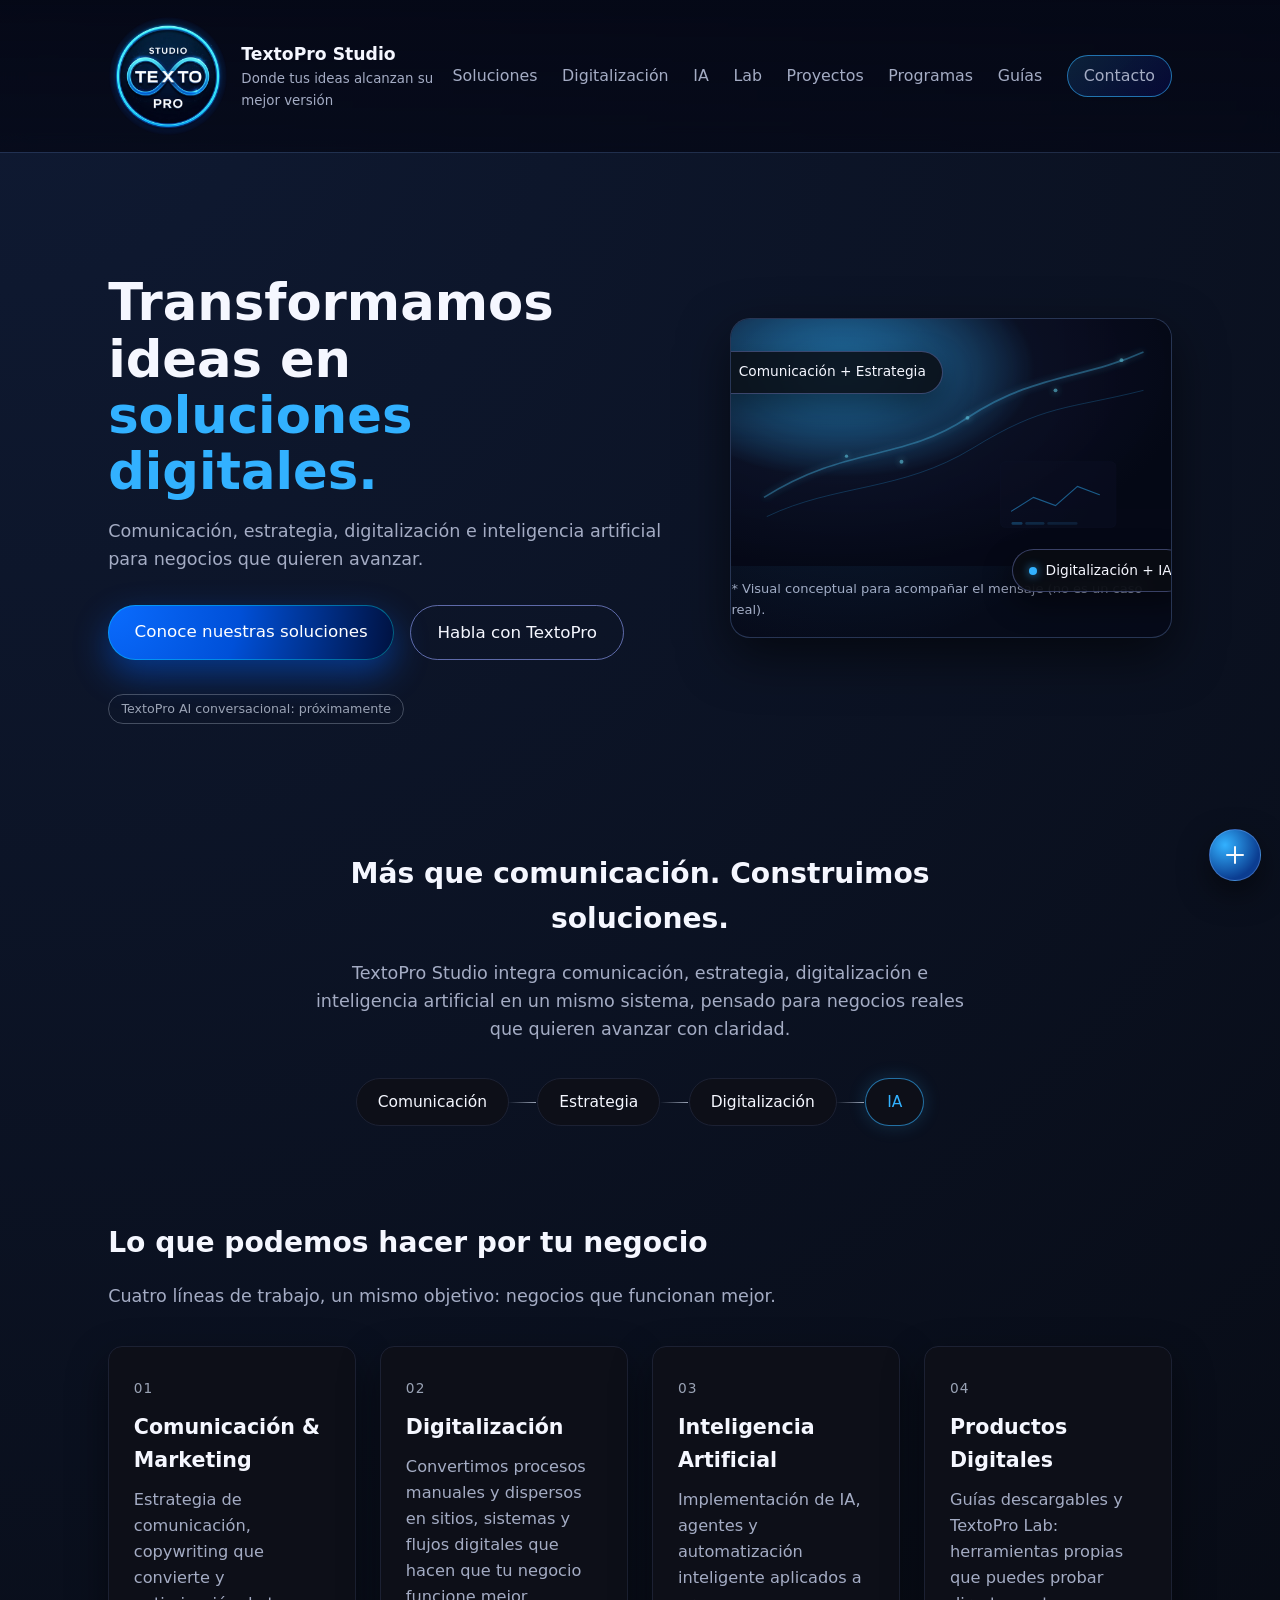
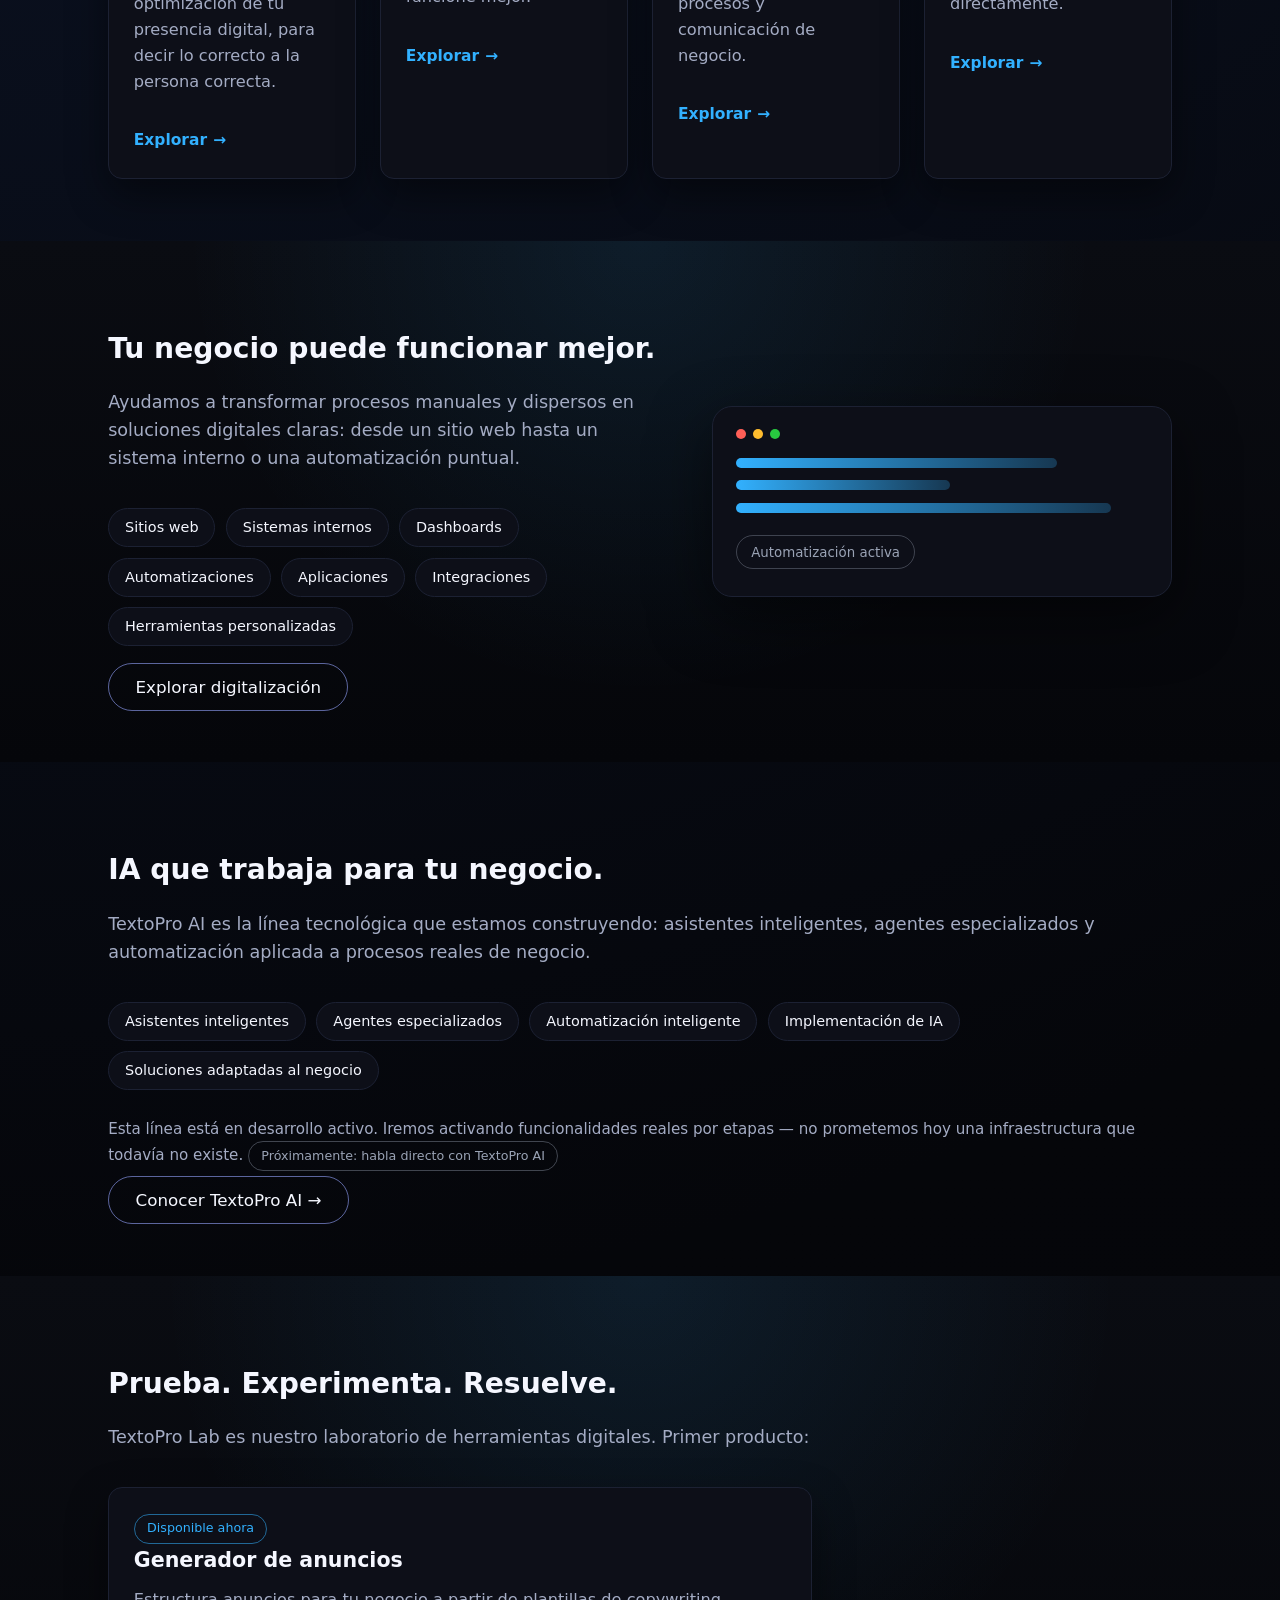
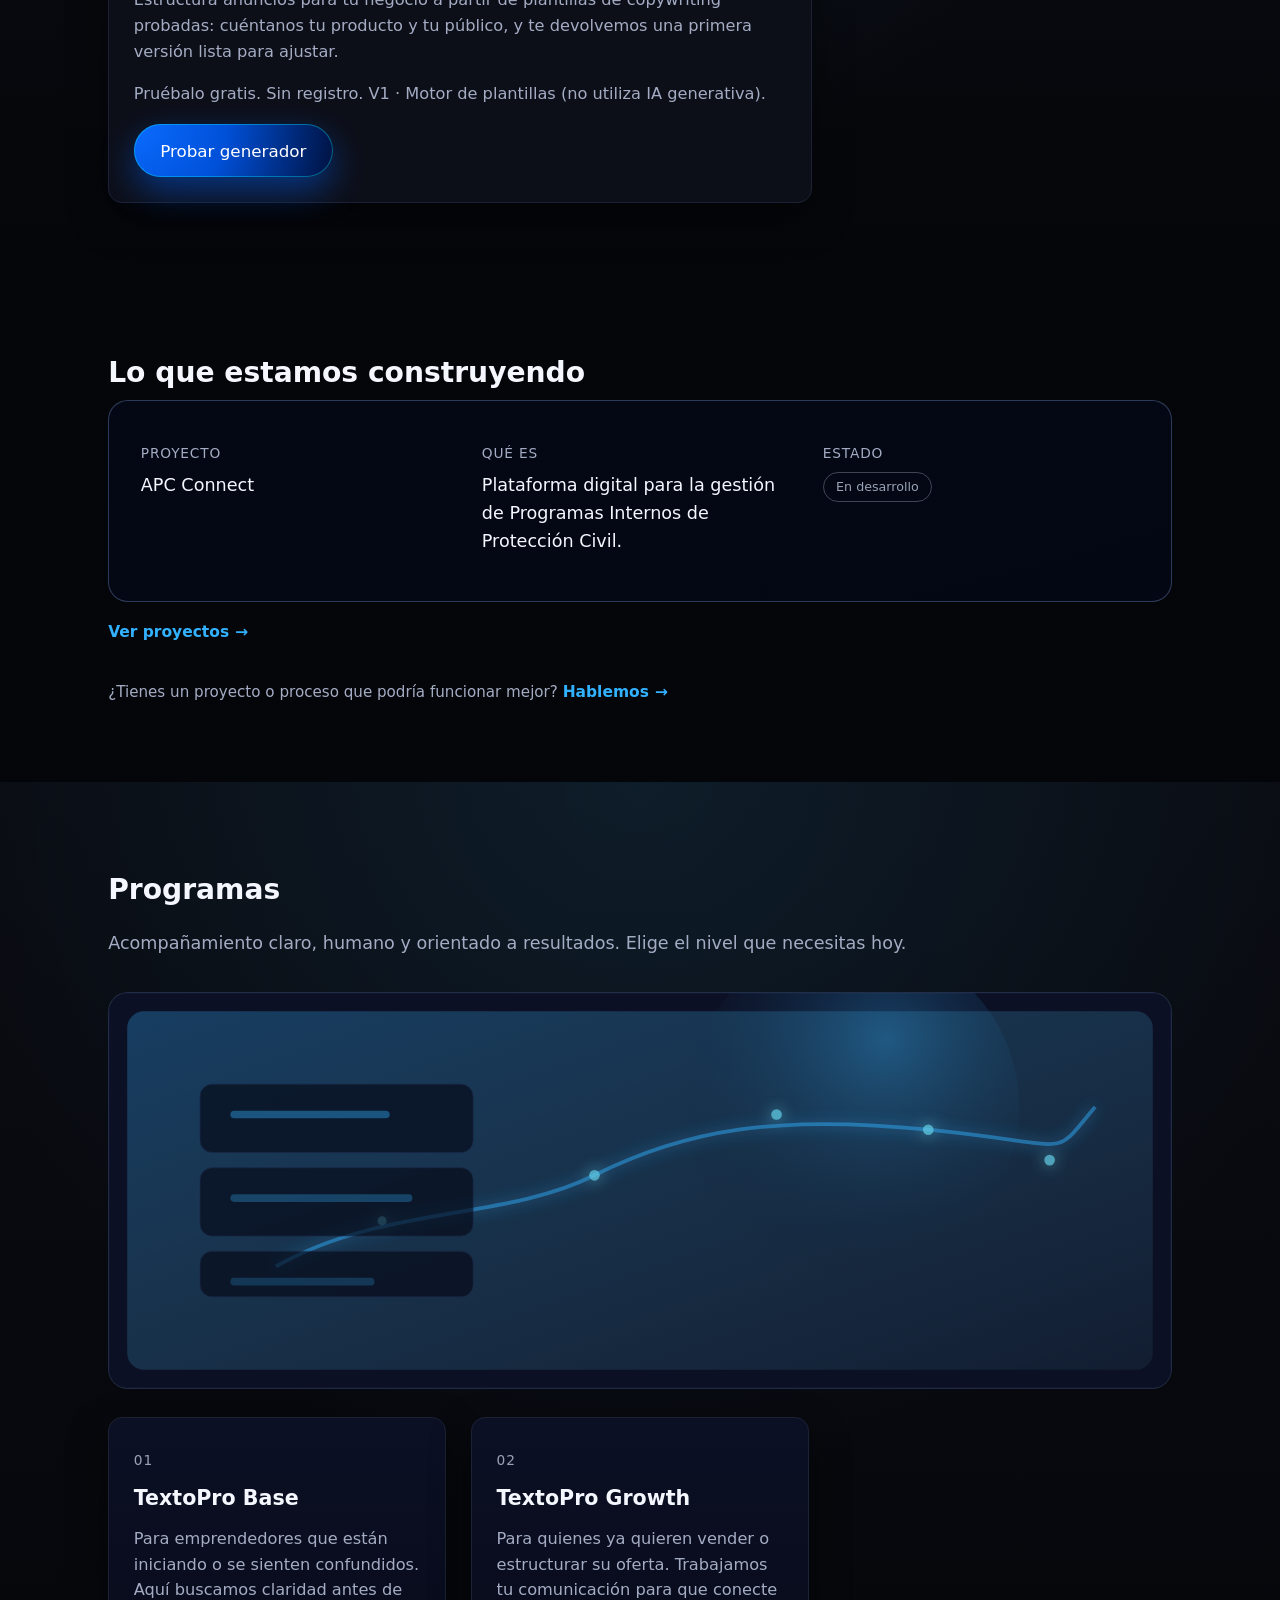
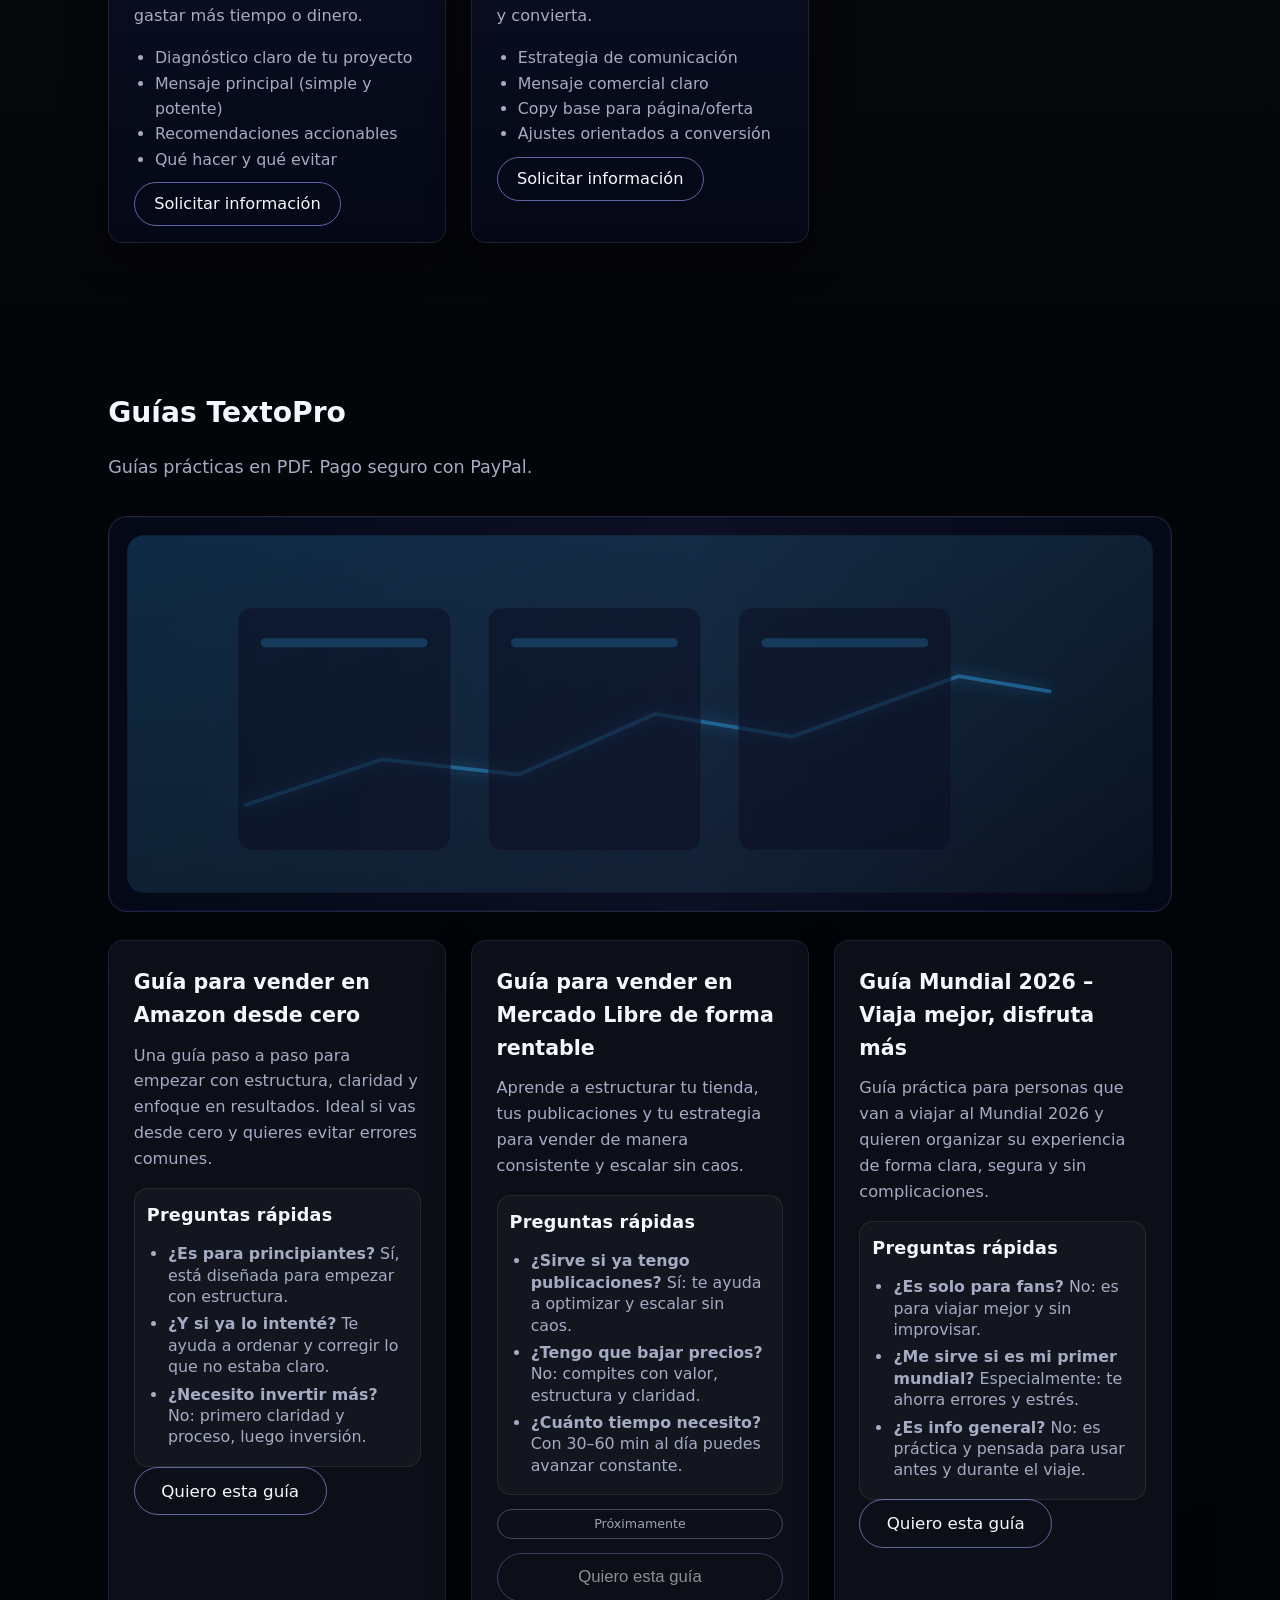
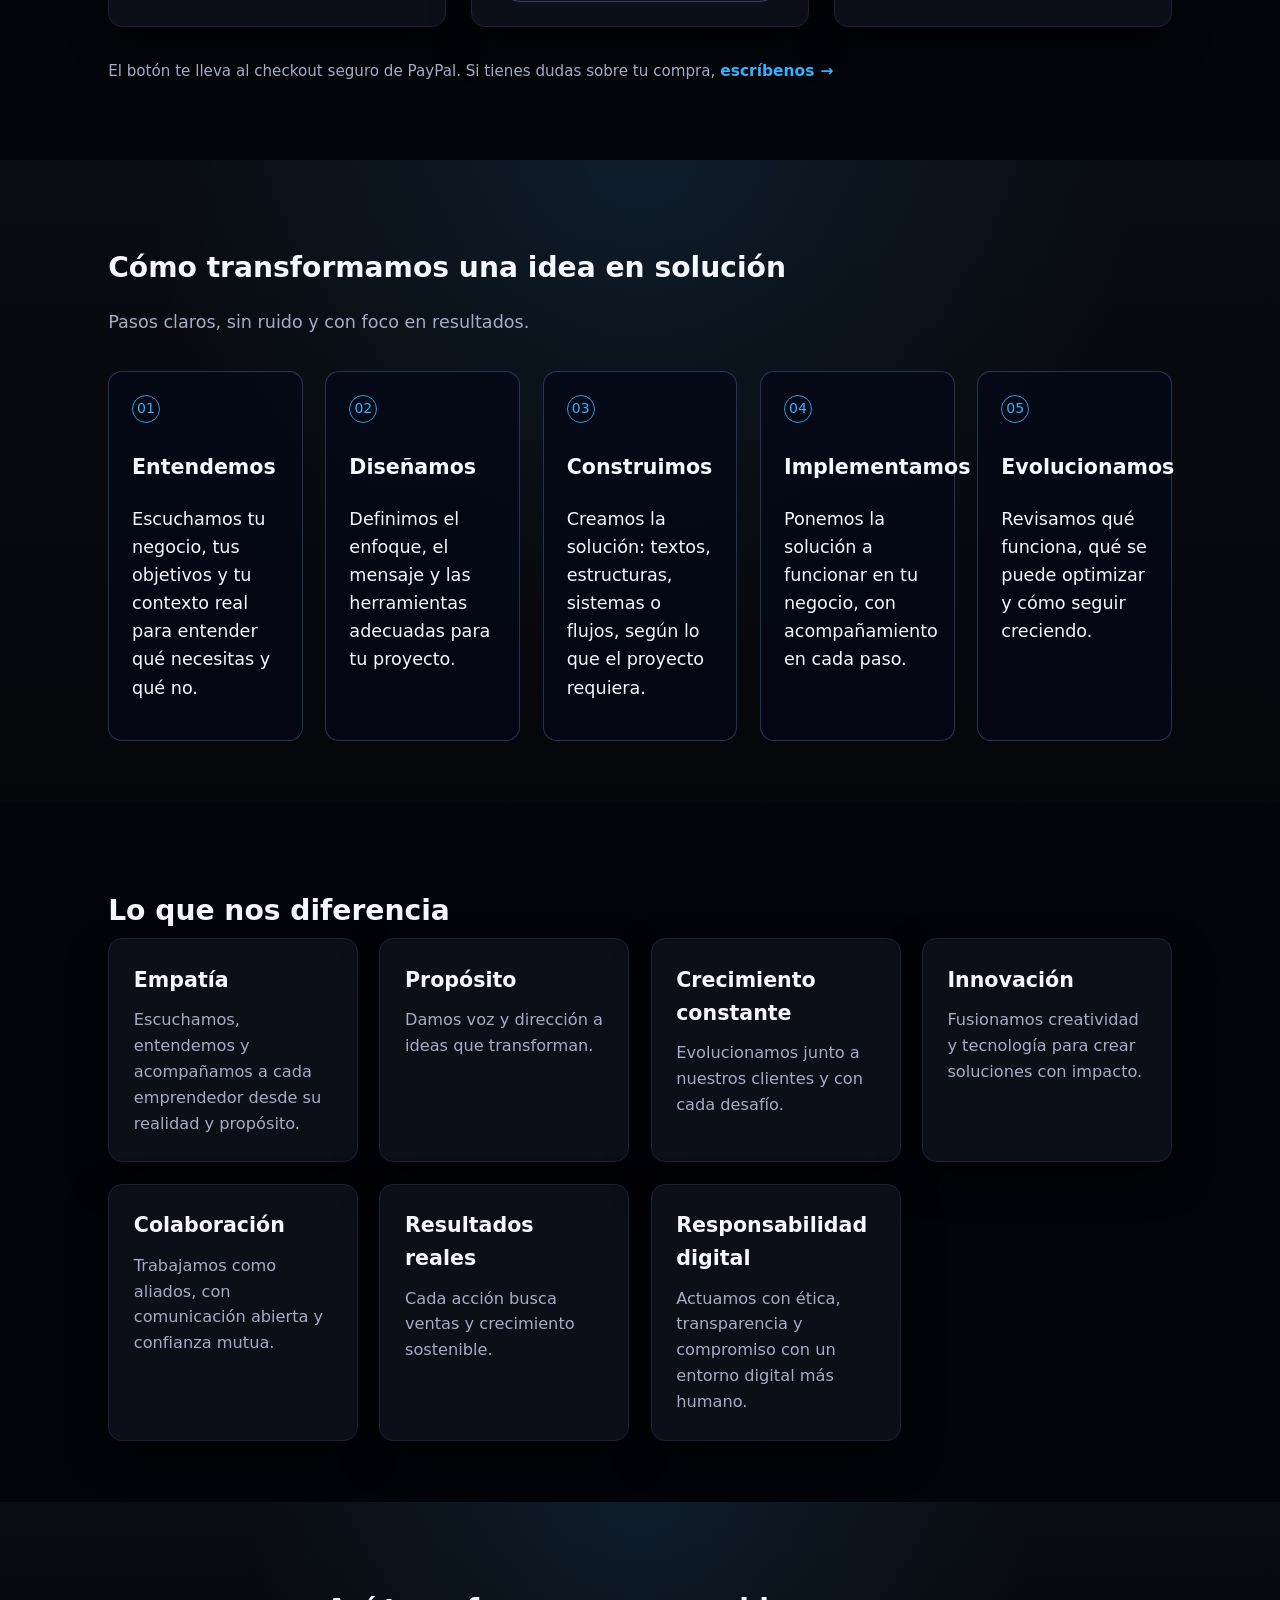
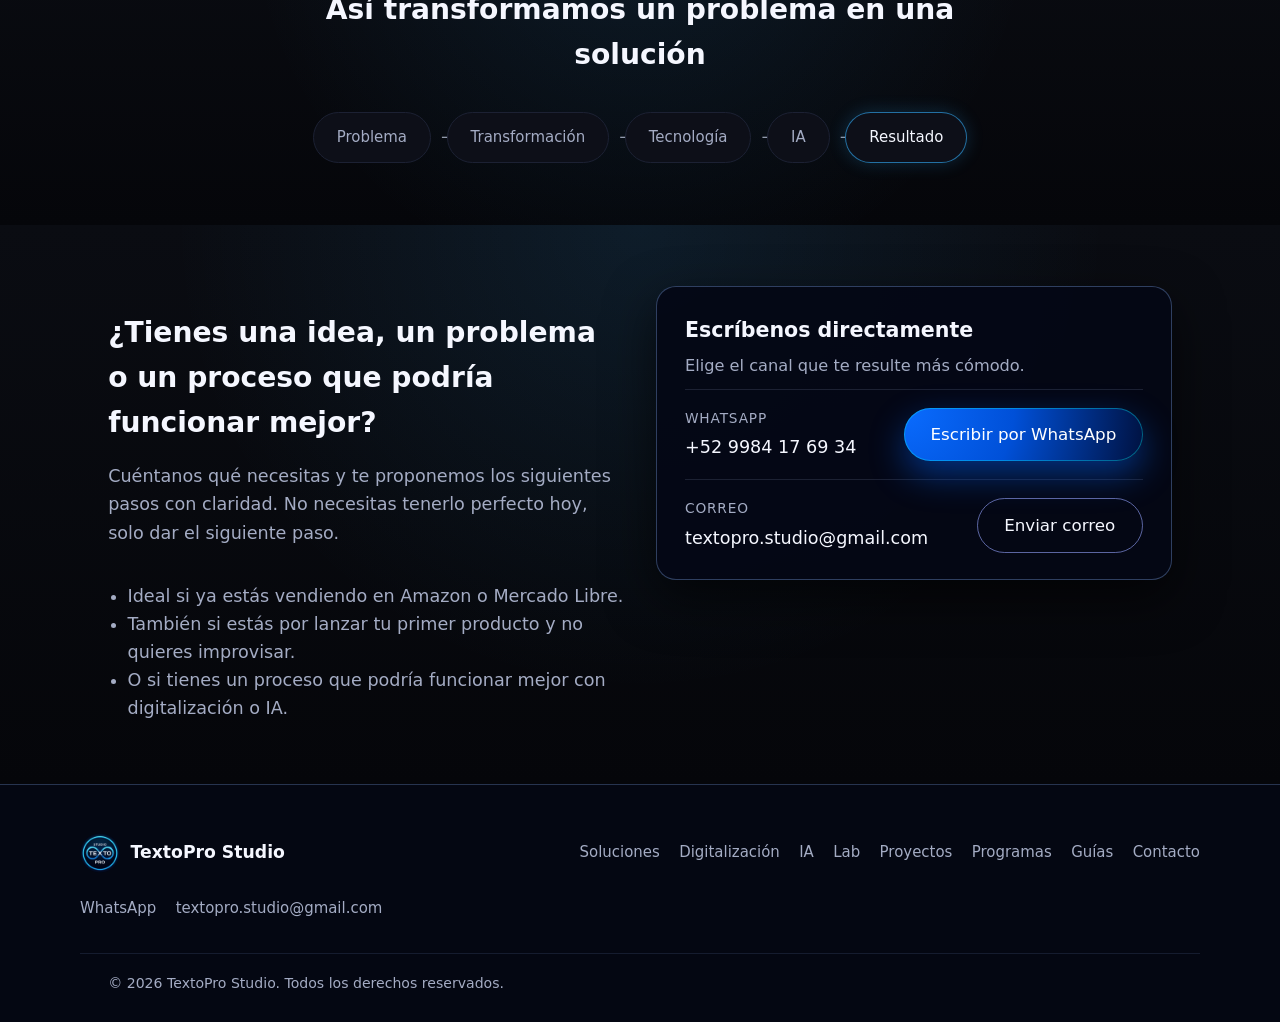
==== commit 1184ad61: "Logotipo oficial, favicons y ajuste del pie" ====
--- a/index.html
+++ b/index.html
@@ -8,15 +8,16 @@
   <meta name="theme-color" content="#05060a" />
   <link rel="canonical" href="https://textoprostudio.com/" />
 
-  <link rel="icon" type="image/png" href="assets/logo/favicon.png" />
-  <link rel="apple-touch-icon" href="assets/logo/favicon.png" />
+  <link rel="icon" type="image/png" sizes="32x32" href="assets/logo/favicon-32.png" />
+  <link rel="icon" type="image/png" sizes="64x64" href="assets/logo/favicon.png" />
+  <link rel="apple-touch-icon" sizes="180x180" href="assets/logo/apple-touch-icon.png" />
 
   <meta property="og:type" content="website" />
   <meta property="og:site_name" content="TextoPro Studio" />
   <meta property="og:url" content="https://textoprostudio.com/" />
   <meta property="og:title" content="TextoPro Studio | Comunicación, Digitalización e IA para tu negocio" />
   <meta property="og:description" content="Transformamos ideas en soluciones digitales: comunicación, estrategia, digitalización e inteligencia artificial en un mismo estudio." />
-  <meta property="og:image" content="https://textoprostudio.com/assets/logo/logo-principal-oscuro.png" />
+  <meta property="og:image" content="https://textoprostudio.com/assets/logo/logo-textopro-og.jpg" />
   <meta name="twitter:card" content="summary" />
 
   <link rel="stylesheet" href="css/styles.css" />
@@ -26,7 +27,7 @@
   <header class="topbar">
     <div class="container topbar-inner">
       <div class="logo-block">
-        <div class="logo-circle"><img src="assets/logo/logo-principal-oscuro.png" alt="TextoPro Studio" class="logo-img" /></div>
+        <div class="logo-circle"><img src="assets/logo/logo-textopro-studio.webp" alt="TextoPro Studio" class="logo-img" /></div>
         <div class="logo-text">
           <span class="brand-main">TextoPro Studio</span>
           <span class="brand-tagline">Donde tus ideas alcanzan su mejor versión</span>
@@ -446,7 +447,7 @@
   <footer class="footer">
     <div class="container footer-grid">
       <div class="footer-brand">
-        <div class="logo-circle footer-logo"><img src="assets/logo/logo-principal-oscuro.png" alt="TextoPro Studio" class="logo-img" /></div>
+        <div class="logo-circle footer-logo"><img src="assets/logo/logo-textopro-studio.webp" alt="TextoPro Studio" class="logo-img" /></div>
         <span class="brand-main">TextoPro Studio</span>
       </div>
       <nav class="footer-nav" aria-label="Navegación del pie de página">
--- a/css/styles.css
+++ b/css/styles.css
@@ -102,12 +102,11 @@
 .logo-circle {
   width: 120px;
   height: 120px;
-  border-radius: 999px;
+  flex-shrink: 0; /* el logo conserva su tamaño; el texto del encabezado es el que se ajusta */
   background: transparent;
   display: flex;
   align-items: center;
   justify-content: center;
-  overflow: hidden;
 }
 
 .logo-img {
@@ -467,29 +466,13 @@
 }
 
 
+/* Logotipo oficial: se muestra tal cual (sin filtros, opacidad ni modos de fusión).
+   El WebP ya trae su propio halo con transparencia, por eso no hay recorte ni sombra extra. */
 .logo-circle .logo-img {
-  width: 92%;
-  height: auto;
+  width: 100%;
+  height: 100%;
+  object-fit: contain;
   display: block;
-}
-
-
-
-/* === LOGO BOOST: azul eléctrico premium (sin cambiar tamaño) === */
-.logo-circle {
-  box-shadow:
-    0 0 14px rgba(0, 229, 255, .55),
-    0 0 28px rgba(0, 123, 255, .35);
-}
-
-.logo-circle img,
-.logo-img {
-  filter:
-    saturate(1.7)
-    brightness(1.12)
-    contrast(1.15)
-    drop-shadow(0 0 10px rgba(0, 229, 255, .55))
-    drop-shadow(0 0 22px rgba(0, 123, 255, .35));
 }
 
 
@@ -1079,6 +1062,15 @@
 }
 .footer-inner{ padding-top: 1rem; }
 
+/* Pie: .footer-grid anula el padding lateral de .container; se restituye solo cuando el
+   contenedor llega a los bordes de la pantalla (mismos valores que .container). Escritorio ancho, igual. */
+@media (max-width: 1120px){
+  .footer-grid{ padding-inline: 1.6rem; }
+}
+@media (max-width: 640px){
+  .footer-grid{ padding-inline: 1.2rem; }
+}
+
 /* ===== V1.3 — Fase 2.1: página Servicios ===== */
 
 /* Indicador de sección activa en el nav (aria-current="page") */
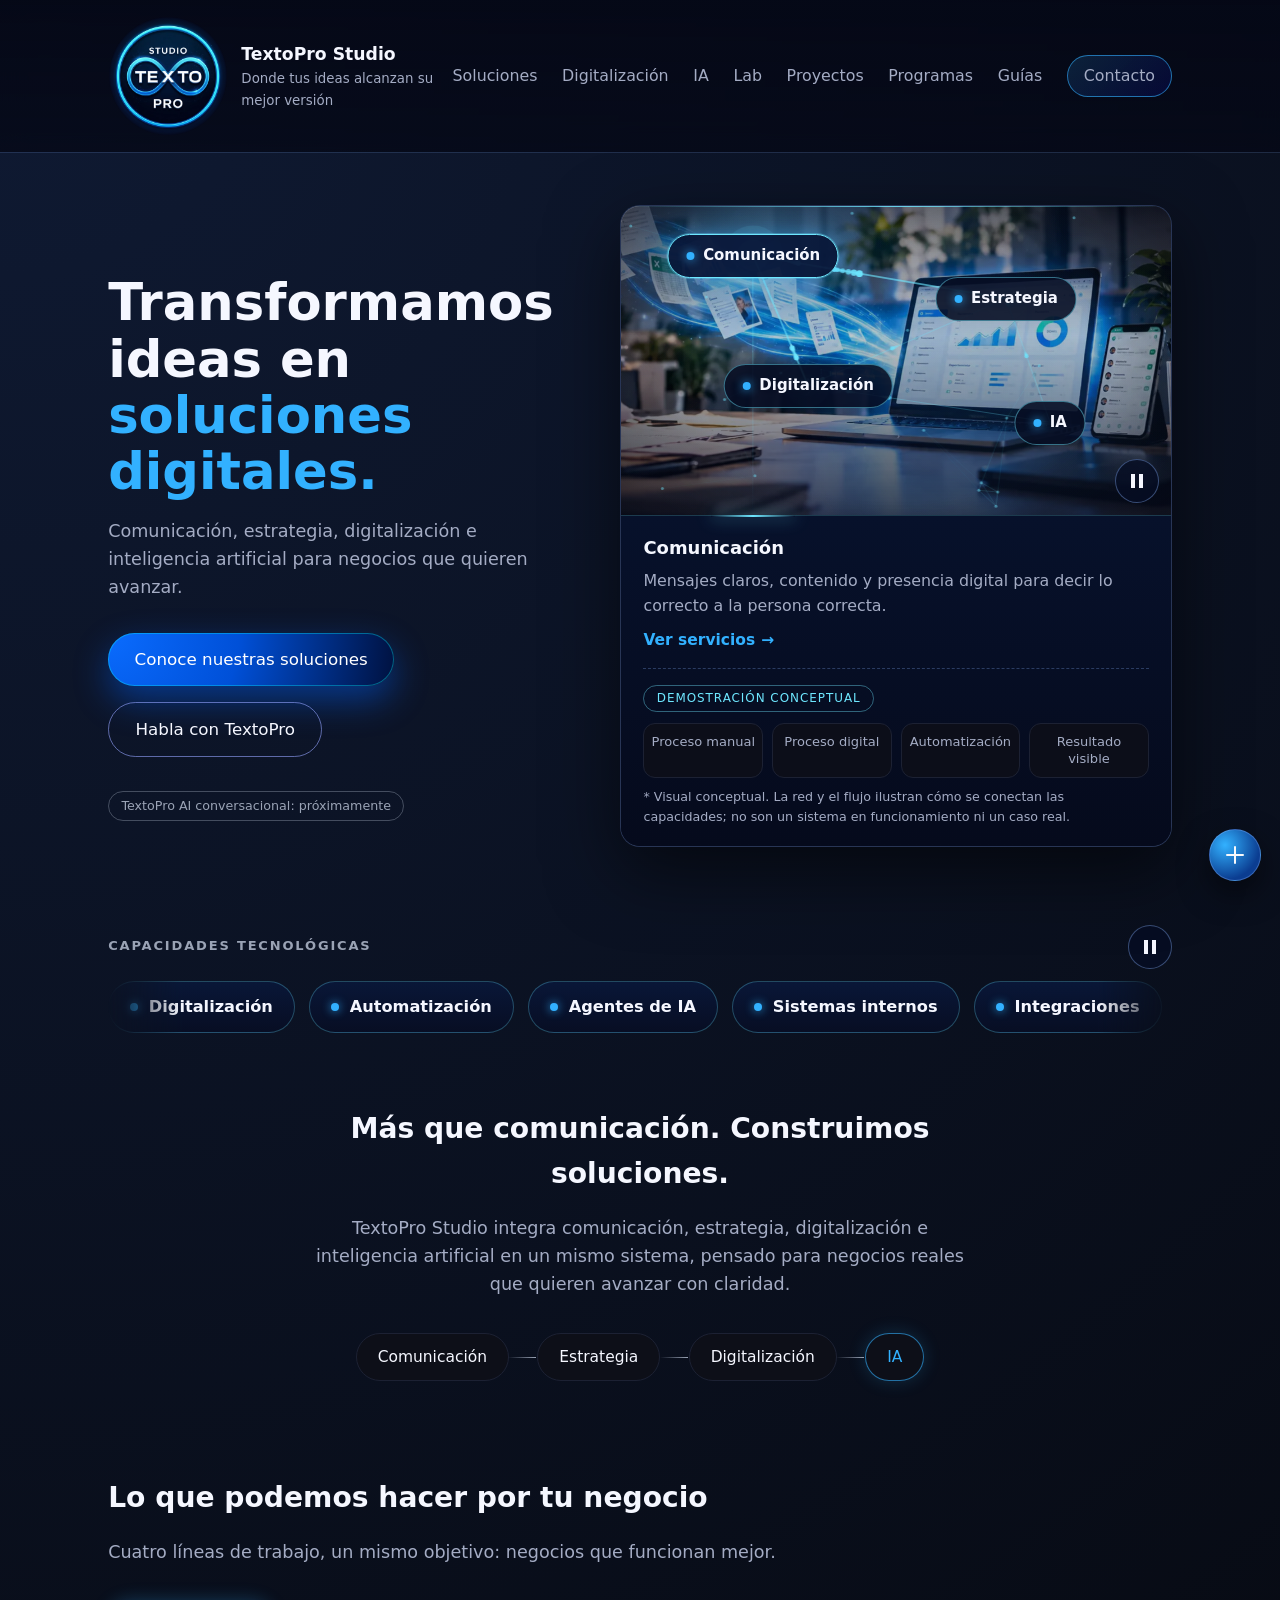
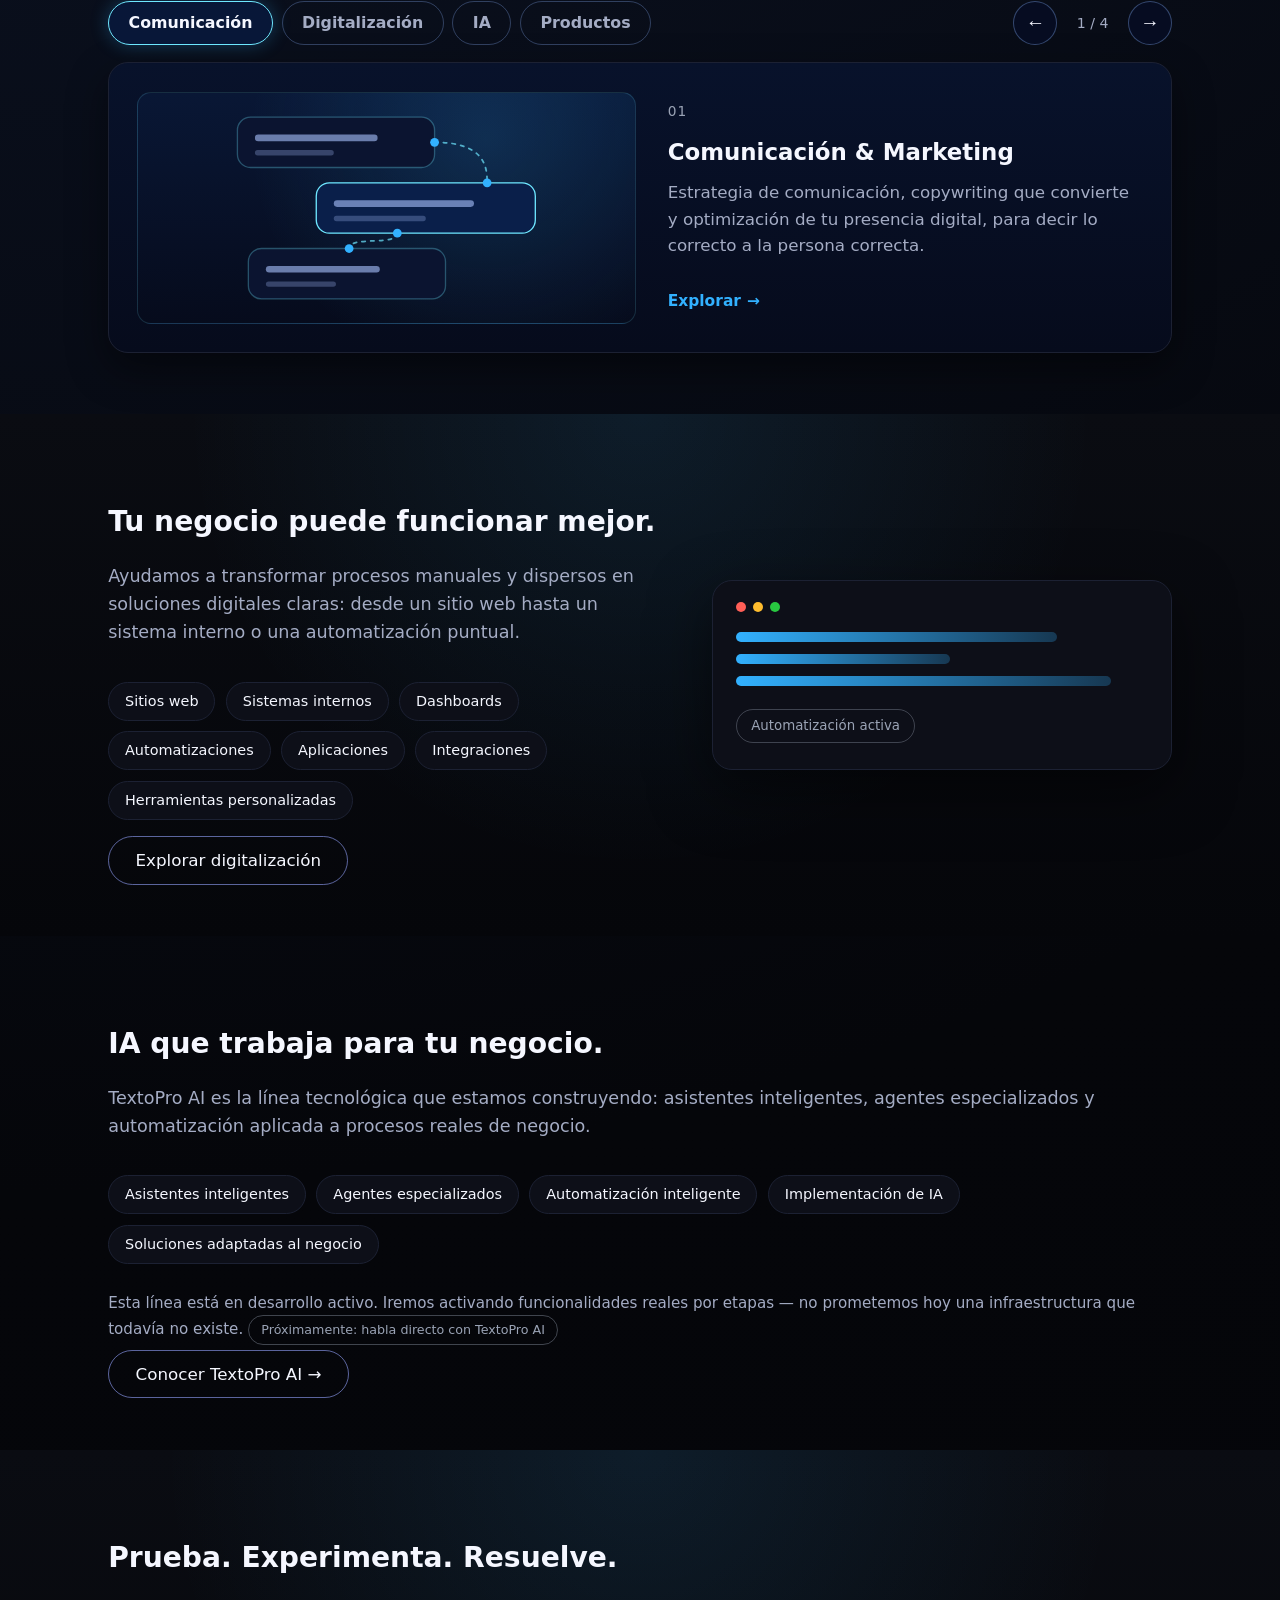
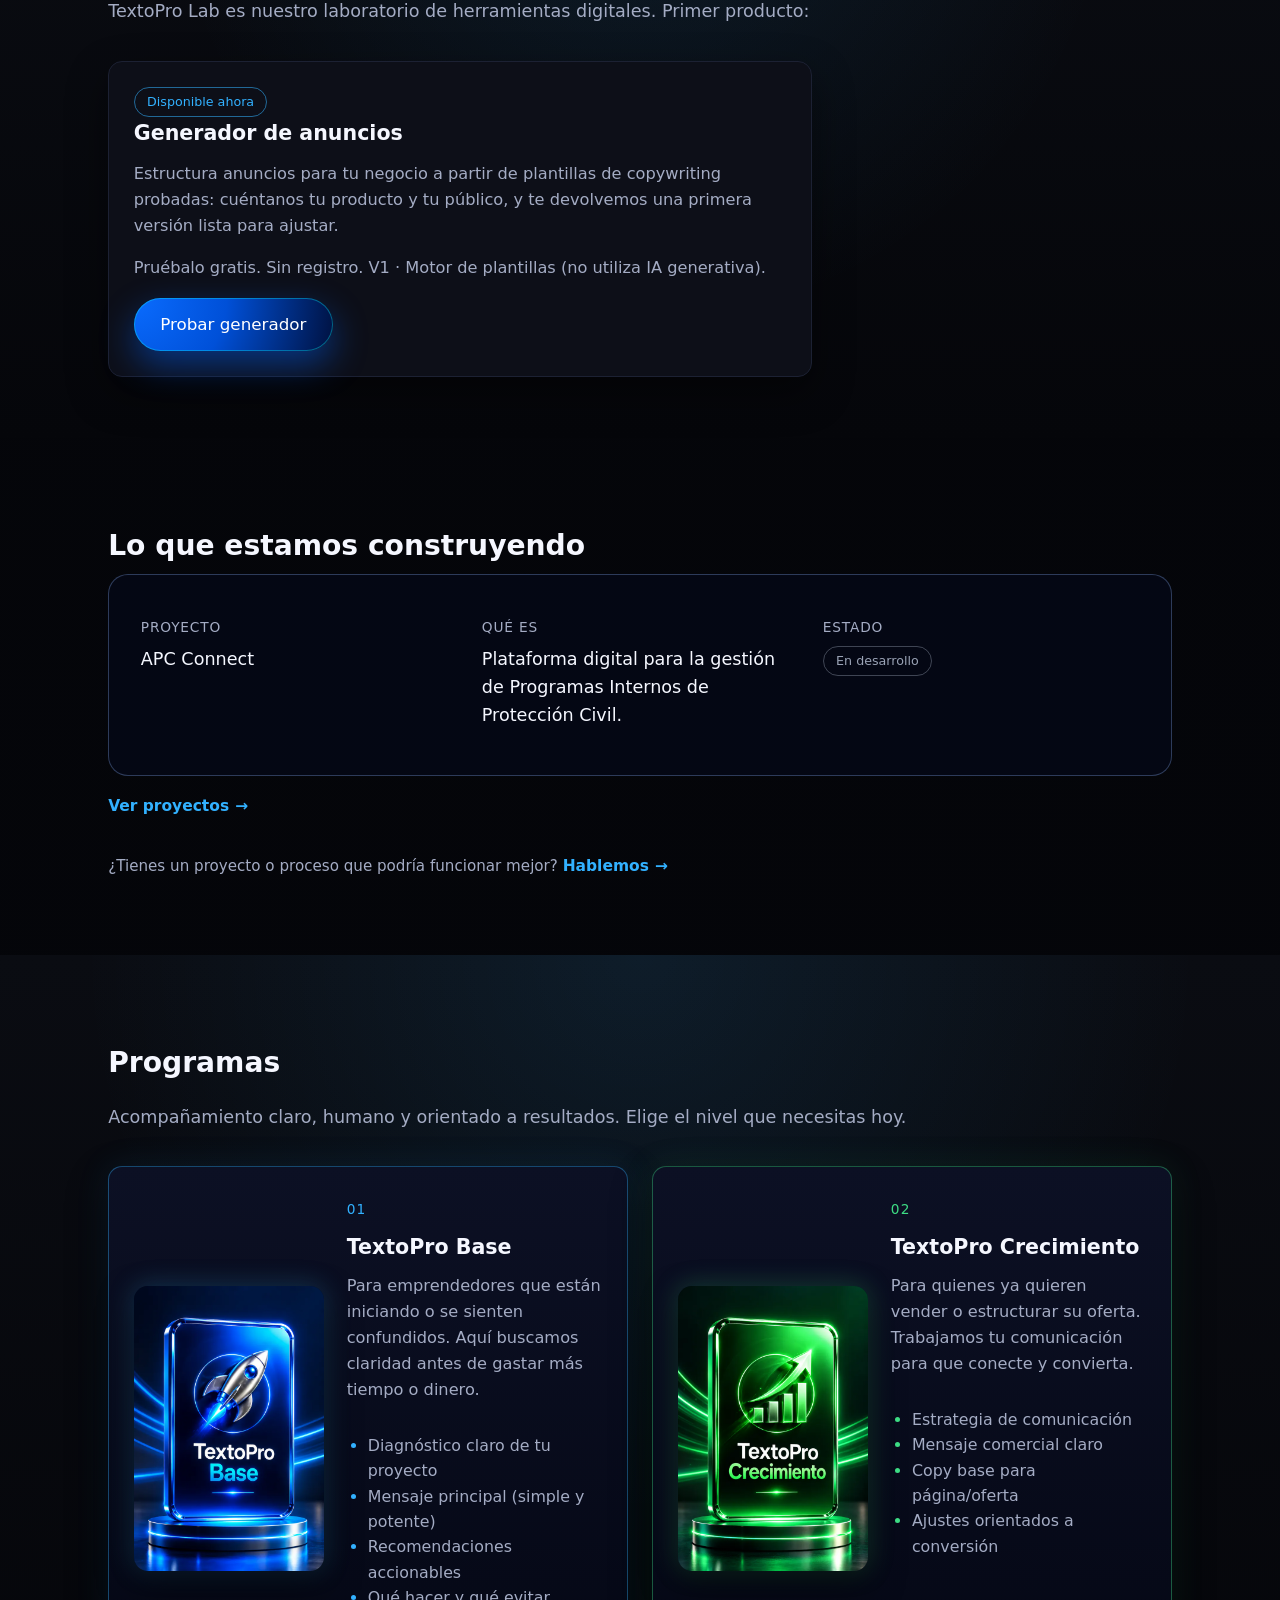
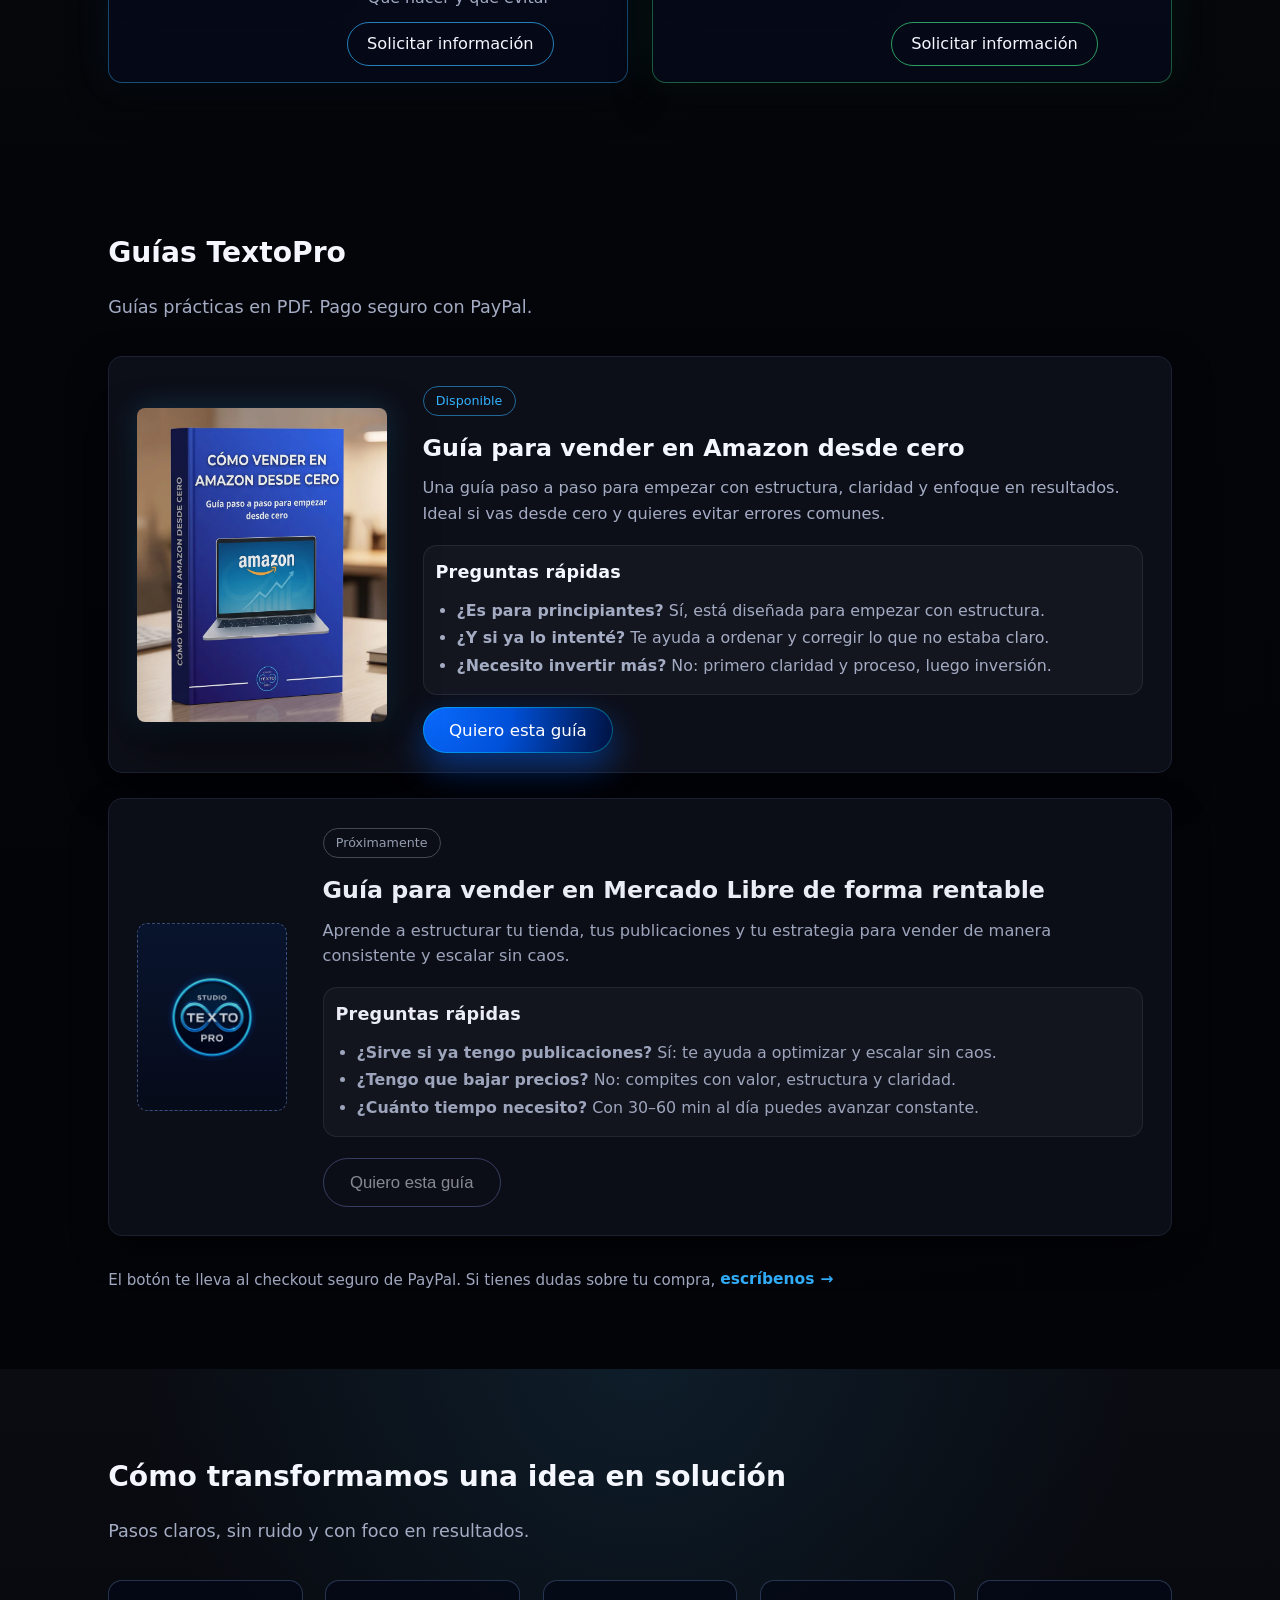
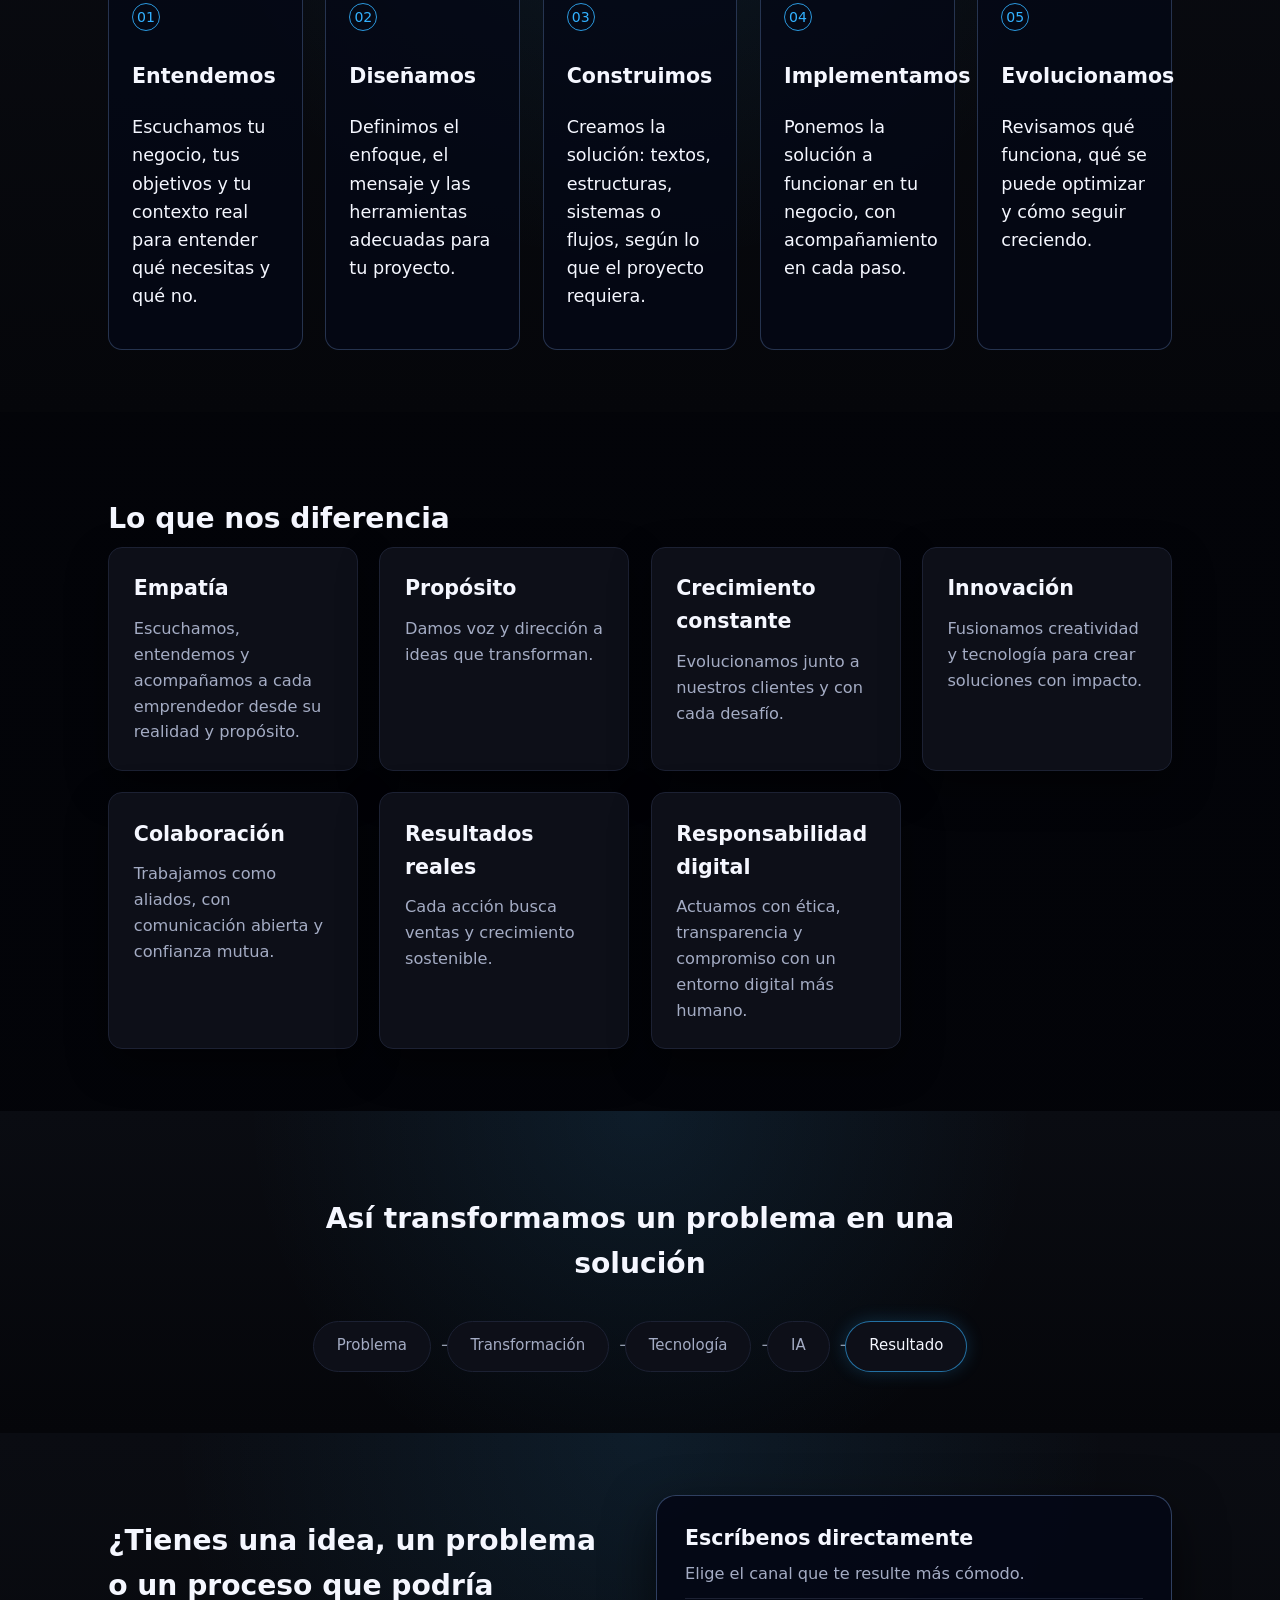
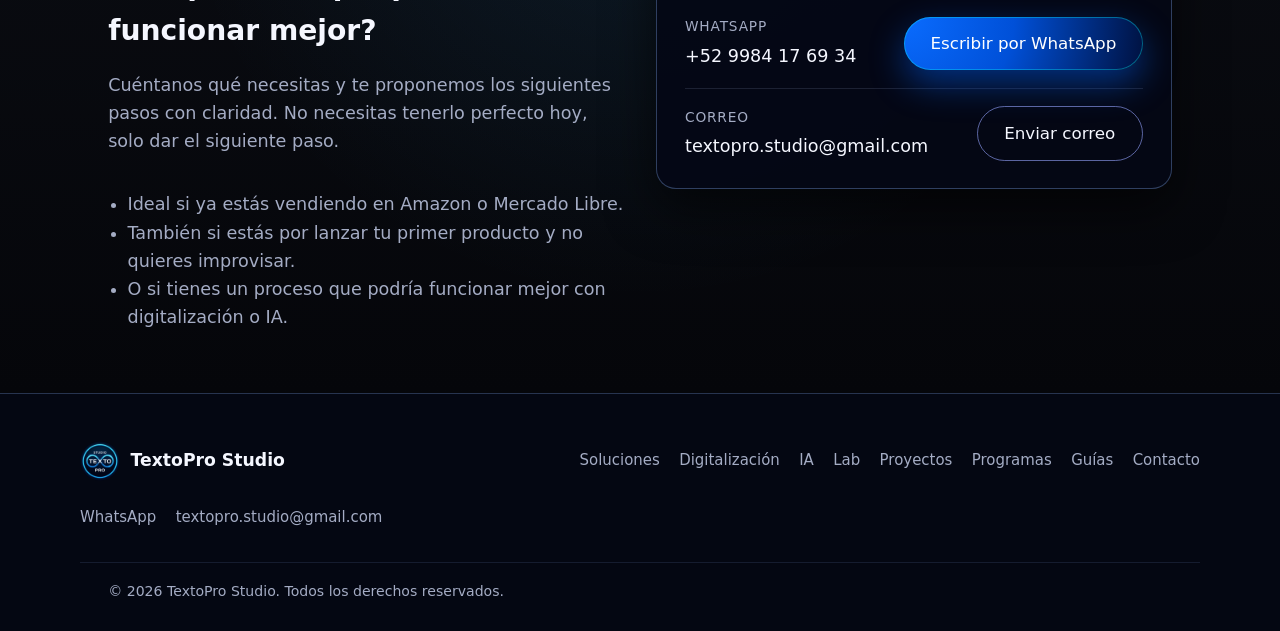
==== commit f1dc6174: "Inicio: hero «Tecnología Viva», carrusel de soluciones, programas y guías - Hero con red animada sob" ====
--- a/index.html
+++ b/index.html
@@ -21,13 +21,16 @@
   <meta name="twitter:card" content="summary" />
 
   <link rel="stylesheet" href="css/styles.css" />
+  <link rel="stylesheet" href="css/vivo-base.css" />
+  <link rel="stylesheet" href="css/vivo-inicio.css" />
+  <noscript><link rel="stylesheet" href="css/nojs.css" /></noscript>
 </head>
 <body>
   <a class="skip-link" href="#contenido">Saltar al contenido</a>
   <header class="topbar">
     <div class="container topbar-inner">
       <div class="logo-block">
-        <div class="logo-circle"><img src="assets/logo/logo-textopro-studio.webp" alt="TextoPro Studio" class="logo-img" /></div>
+        <div class="logo-circle"><img src="assets/logo/logo-textopro-studio.webp" alt="TextoPro Studio" width="400" height="400" class="logo-img" /></div>
         <div class="logo-text">
           <span class="brand-main">TextoPro Studio</span>
           <span class="brand-tagline">Donde tus ideas alcanzan su mejor versión</span>
@@ -40,7 +43,7 @@
         <span class="nav-toggle-bar"></span>
       </button>
 
-      <nav class="nav" id="siteNav">
+      <nav class="nav" id="siteNav" aria-label="Navegación principal">
         <a href="#soluciones">Soluciones</a>
         <a href="#digitalizacion">Digitalización</a>
         <a href="#ia">IA</a>
@@ -55,23 +58,90 @@
   </header>
 
   <main id="contenido" tabindex="-1">
-    <section class="hero">
+    <section class="hero hero-vivo">
       <div class="container hero-grid">
         <div class="hero-text">
           <h1>Transformamos ideas en<br><span class="accent">soluciones digitales.</span></h1>
           <p>Comunicación, estrategia, digitalización e inteligencia artificial para negocios que quieren avanzar.</p>
           <div class="hero-actions">
             <a href="#soluciones" class="btn-primary">Conoce nuestras soluciones</a>
-            <a href="ia.html" class="btn-secondary">Habla con TextoPro</a>
+            <a href="https://wa.me/529984176934?text=Hola%20TextoPro%20Studio%2C%20quiero%20platicar%20sobre%20mi%20negocio." class="btn-secondary" target="_blank" rel="noopener">Habla con TextoPro</a>
           </div>
           <span class="badge-soon badge-soon--inline">TextoPro AI conversacional: próximamente</span>
         </div>
-        <div class="hero-visual">
-          <div class="hero-visual-glow" aria-hidden="true"></div>
-          <img src="assets/images/hero.svg" alt="" class="hero-img" loading="eager" />
-          <div class="hero-chip hero-chip--top" aria-hidden="true"><span class="hero-chip-dot"></span>Comunicación + Estrategia</div>
-          <div class="hero-chip hero-chip--bottom" aria-hidden="true"><span class="hero-chip-dot hero-chip-dot--accent"></span>Digitalización + IA</div>
-          <p class="small-note">* Visual conceptual para acompañar el mensaje (no es un caso real).</p>
+        <div class="hero-scene" id="heroScene">
+          <div class="hero-stage">
+            <img class="hero-photo" src="assets/images/hero-red-viva.webp" alt="" width="1053" height="583" fetchpriority="high" decoding="async" />
+            <svg class="hero-lines" viewBox="0 0 100 100" preserveAspectRatio="none" aria-hidden="true" focusable="false">
+              <line x1="24" y1="16" x2="70" y2="30" />
+              <line x1="70" y1="30" x2="78" y2="70" />
+              <line x1="78" y1="70" x2="34" y2="58" />
+              <line x1="34" y1="58" x2="24" y2="16" />
+              <line x1="70" y1="30" x2="34" y2="58" />
+            </svg>
+            <canvas class="hero-net" aria-hidden="true"></canvas>
+            <ul class="hero-nodes" aria-label="Capacidades de TextoPro Studio">
+              <li style="--x:24%;--y:16%"><a class="hero-node" href="servicios.html" data-node="comunicacion" data-x="24" data-y="16" aria-describedby="hero-d-comunicacion"><span class="hero-node-dot" aria-hidden="true"></span>Comunicación</a></li>
+              <li style="--x:70%;--y:30%"><a class="hero-node" href="servicios.html#comunicacion-estrategica" data-node="estrategia" data-x="70" data-y="30" aria-describedby="hero-d-estrategia"><span class="hero-node-dot" aria-hidden="true"></span>Estrategia</a></li>
+              <li style="--x:34%;--y:58%"><a class="hero-node" href="digitalizacion.html" data-node="digitalizacion" data-x="34" data-y="58" aria-describedby="hero-d-digitalizacion"><span class="hero-node-dot" aria-hidden="true"></span>Digitalización</a></li>
+              <li style="--x:78%;--y:70%"><a class="hero-node" href="ia.html" data-node="ia" data-x="78" data-y="70" aria-describedby="hero-d-ia"><span class="hero-node-dot" aria-hidden="true"></span>IA</a></li>
+            </ul>
+            <button type="button" class="vivo-pause hero-pause" hidden aria-pressed="false" aria-label="Pausar animación"><span class="vivo-pause-icon" aria-hidden="true"></span></button>
+          </div>
+          <div class="hero-panel">
+            <ul class="hero-info">
+              <li data-for="comunicacion">
+                <p class="hero-info-title">Comunicación</p>
+                <p id="hero-d-comunicacion">Mensajes claros, contenido y presencia digital para decir lo correcto a la persona correcta.</p>
+                <a class="card-link" href="servicios.html">Ver servicios <span aria-hidden="true">→</span></a>
+              </li>
+              <li data-for="estrategia">
+                <p class="hero-info-title">Estrategia</p>
+                <p id="hero-d-estrategia">Antes de ejecutar, entendemos qué necesita lograr tu negocio y definimos un camino claro.</p>
+                <a class="card-link" href="servicios.html#comunicacion-estrategica">Ver comunicación estratégica <span aria-hidden="true">→</span></a>
+              </li>
+              <li data-for="digitalizacion">
+                <p class="hero-info-title">Digitalización</p>
+                <p id="hero-d-digitalizacion">Convertimos procesos manuales y dispersos en sitios, sistemas y flujos digitales que funcionan mejor.</p>
+                <a class="card-link" href="digitalizacion.html">Ver digitalización <span aria-hidden="true">→</span></a>
+              </li>
+              <li data-for="ia">
+                <p class="hero-info-title">IA</p>
+                <p id="hero-d-ia">Asistentes, agentes y automatización aplicados a procesos reales. TextoPro AI está en desarrollo.</p>
+                <a class="card-link" href="ia.html">Ver inteligencia artificial <span aria-hidden="true">→</span></a>
+              </li>
+            </ul>
+            <p class="hero-touch-hint">En pantallas táctiles, toca un nodo para leer su descripción y tócalo de nuevo para abrirlo.</p>
+            <div class="hero-flow">
+              <p class="vivo-badge">Demostración conceptual</p>
+              <ol class="hero-flow-steps" aria-label="Ejemplo ilustrativo: de un proceso manual a un resultado visible">
+                <li style="--i:0">Proceso manual</li>
+                <li style="--i:1">Proceso digital</li>
+                <li style="--i:2">Automatización</li>
+                <li style="--i:3">Resultado visible</li>
+              </ol>
+              <p class="hero-caption">* Visual conceptual. La red y el flujo ilustran cómo se conectan las capacidades; no son un sistema en funcionamiento ni un caso real.</p>
+            </div>
+          </div>
+        </div>
+      </div>
+    </section>
+
+    <section class="cap-strip" aria-labelledby="cap-title">
+      <div class="container">
+        <div class="cap-head">
+          <h2 id="cap-title" class="cap-title">Capacidades tecnológicas</h2>
+          <button type="button" class="vivo-pause cap-pause" hidden aria-pressed="false" aria-label="Pausar franja de capacidades"><span class="vivo-pause-icon" aria-hidden="true"></span></button>
+        </div>
+        <div class="cap-viewport">
+          <ul class="cap-track">
+            <li class="cap-item"><span class="cap-dot" aria-hidden="true"></span>Digitalización</li>
+            <li class="cap-item"><span class="cap-dot" aria-hidden="true"></span>Automatización</li>
+            <li class="cap-item"><span class="cap-dot" aria-hidden="true"></span>Agentes de IA</li>
+            <li class="cap-item"><span class="cap-dot" aria-hidden="true"></span>Sistemas internos</li>
+            <li class="cap-item"><span class="cap-dot" aria-hidden="true"></span>Integraciones</li>
+            <li class="cap-item"><span class="cap-dot" aria-hidden="true"></span>Herramientas digitales</li>
+          </ul>
         </div>
       </div>
     </section>
@@ -93,31 +163,77 @@
       <div class="container">
         <h2 class="section-title">Lo que podemos hacer por tu negocio</h2>
         <p class="section-subtitle">Cuatro líneas de trabajo, un mismo objetivo: negocios que funcionan mejor.</p>
-        <div class="cards-grid solutions-grid">
-          <article class="card solution-card">
-            <span class="solution-number">01</span>
-            <h3>Comunicación &amp; Marketing</h3>
-            <p>Estrategia de comunicación, copywriting que convierte y optimización de tu presencia digital, para decir lo correcto a la persona correcta.</p>
-            <a class="card-link" href="servicios.html">Explorar <span aria-hidden="true">→</span></a>
-          </article>
-          <article class="card solution-card">
-            <span class="solution-number">02</span>
-            <h3>Digitalización</h3>
-            <p>Convertimos procesos manuales y dispersos en sitios, sistemas y flujos digitales que hacen que tu negocio funcione mejor.</p>
-            <a class="card-link" href="digitalizacion.html">Explorar <span aria-hidden="true">→</span></a>
-          </article>
-          <article class="card solution-card">
-            <span class="solution-number">03</span>
-            <h3>Inteligencia Artificial</h3>
-            <p>Implementación de IA, agentes y automatización inteligente aplicados a procesos y comunicación de negocio.</p>
-            <a class="card-link" href="ia.html">Explorar <span aria-hidden="true">→</span></a>
-          </article>
-          <article class="card solution-card">
-            <span class="solution-number">04</span>
-            <h3>Productos Digitales</h3>
-            <p>Guías descargables y TextoPro Lab: herramientas propias que puedes probar directamente.</p>
-            <a class="card-link" href="lab.html">Explorar <span aria-hidden="true">→</span></a>
-          </article>
+        <div class="sol-carousel" id="solCarousel">
+          <div class="sol-panels">
+            <article class="sol-panel" data-title="Comunicación">
+              <div class="sol-visual" aria-hidden="true">
+                <svg viewBox="0 0 320 210" focusable="false">
+              <path class="sv-path" d="M204 45 C 252 45 252 70 252 82"/><path class="sv-path" d="M170 128 C 170 140 126 130 126 142"/>
+              <rect class="sv-card" x="24" y="22" width="180" height="46" rx="12"/><rect class="sv-line" x="40" y="38" width="112" height="6" rx="3"/><rect class="sv-line sv-dim" x="40" y="52" width="72" height="5" rx="2.5"/>
+              <rect class="sv-card sv-acc" x="96" y="82" width="200" height="46" rx="12"/><rect class="sv-line" x="112" y="98" width="128" height="6" rx="3"/><rect class="sv-line sv-dim" x="112" y="112" width="84" height="5" rx="2.5"/>
+              <rect class="sv-card" x="34" y="142" width="180" height="46" rx="12"/><rect class="sv-line" x="50" y="158" width="104" height="6" rx="3"/><rect class="sv-line sv-dim" x="50" y="172" width="64" height="5" rx="2.5"/>
+              <circle class="sv-node" cx="204" cy="45" r="4"/><circle class="sv-node" cx="252" cy="82" r="4"/><circle class="sv-node" cx="170" cy="128" r="4"/><circle class="sv-node" cx="126" cy="142" r="4"/>
+            </svg>
+              </div>
+              <div class="sol-body">
+                <span class="solution-number">01</span>
+                <h3>Comunicación &amp; Marketing</h3>
+                <p>Estrategia de comunicación, copywriting que convierte y optimización de tu presencia digital, para decir lo correcto a la persona correcta.</p>
+                <a class="card-link" href="servicios.html">Explorar <span aria-hidden="true">→</span></a>
+              </div>
+            </article>
+            <article class="sol-panel" data-title="Digitalización">
+              <div class="sol-visual" aria-hidden="true">
+                <svg viewBox="0 0 320 210" focusable="false">
+              <rect class="sv-doc" x="22" y="38" width="38" height="50" rx="5" transform="rotate(-12 41 63)"/><rect class="sv-doc" x="52" y="80" width="40" height="52" rx="5" transform="rotate(9 72 106)"/><rect class="sv-doc" x="18" y="108" width="38" height="50" rx="5" transform="rotate(6 37 133)"/><rect class="sv-doc" x="62" y="30" width="34" height="44" rx="5" transform="rotate(14 79 52)"/>
+              <path class="sv-path" d="M104 108 C 134 84 150 84 176 104"/><circle class="sv-node" cx="104" cy="108" r="4"/><circle class="sv-node" cx="176" cy="104" r="4"/>
+              <rect class="sv-card sv-acc" x="176" y="42" width="128" height="124" rx="14"/>
+              <circle class="sv-dot r" cx="190" cy="56" r="3"/><circle class="sv-dot y" cx="201" cy="56" r="3"/><circle class="sv-dot g" cx="212" cy="56" r="3"/>
+              <rect class="sv-bar" x="192" y="118" width="16" height="36" rx="3"/><rect class="sv-bar" x="216" y="100" width="16" height="54" rx="3"/><rect class="sv-bar" x="240" y="84" width="16" height="70" rx="3"/><rect class="sv-bar" x="264" y="70" width="16" height="84" rx="3"/>
+            </svg>
+              </div>
+              <div class="sol-body">
+                <span class="solution-number">02</span>
+                <h3>Digitalización</h3>
+                <p>Convertimos procesos manuales y dispersos en sitios, sistemas y flujos digitales que hacen que tu negocio funcione mejor.</p>
+                <a class="card-link" href="digitalizacion.html">Explorar <span aria-hidden="true">→</span></a>
+              </div>
+            </article>
+            <article class="sol-panel" data-title="IA">
+              <div class="sol-visual" aria-hidden="true">
+                <svg viewBox="0 0 320 210" focusable="false">
+              <path class="sv-path" d="M64 100 H112 M144 100 H192 M224 100 H260"/>
+              <circle class="sv-card" cx="48" cy="100" r="18"/><rect class="sv-line" x="40" y="94" width="16" height="12" rx="2"/>
+              <circle class="sv-card sv-acc" cx="128" cy="100" r="22"/><circle class="sv-node" cx="128" cy="100" r="7"/>
+              <circle class="sv-card" cx="208" cy="100" r="18"/><path class="sv-line" d="M200 100 l6 7 l12 -14" fill="none" stroke="rgba(160,185,255,.7)" stroke-width="3" stroke-linecap="round"/>
+              <circle class="sv-card" cx="276" cy="100" r="18"/><rect class="sv-bar" x="266" y="104" width="6" height="8" rx="1"/><rect class="sv-bar" x="274" y="97" width="6" height="15" rx="1"/><rect class="sv-bar" x="282" y="90" width="6" height="22" rx="1"/>
+              <rect class="sv-line sv-dim" x="26" y="140" width="44" height="5" rx="2.5"/><rect class="sv-line sv-dim" x="104" y="146" width="48" height="5" rx="2.5"/><rect class="sv-line sv-dim" x="186" y="140" width="44" height="5" rx="2.5"/><rect class="sv-line sv-dim" x="254" y="140" width="44" height="5" rx="2.5"/>
+            </svg>
+              </div>
+              <div class="sol-body">
+                <span class="solution-number">03</span>
+                <h3>Inteligencia Artificial</h3>
+                <p>Implementación de IA, agentes y automatización inteligente aplicados a procesos y comunicación de negocio.</p>
+                <p class="sol-note">Diagrama conceptual. TextoPro AI está en desarrollo.</p>
+                <a class="card-link" href="ia.html">Explorar <span aria-hidden="true">→</span></a>
+              </div>
+            </article>
+            <article class="sol-panel" data-title="Productos">
+              <div class="sol-visual sol-visual--products" aria-hidden="true">
+                <img class="sol-cover" src="assets/images/guia-amazon-portada.webp" alt="" width="840" height="1054" loading="lazy" decoding="async" />
+                <div class="mini-lab">
+                  <span class="mini-lab-field"></span><span class="mini-lab-field"></span><span class="mini-lab-field mini-lab-field--short"></span>
+                  <span class="mini-lab-result"></span><span class="mini-lab-result"></span><span class="mini-lab-result"></span>
+                </div>
+              </div>
+              <div class="sol-body">
+                <span class="solution-number">04</span>
+                <h3>Productos Digitales</h3>
+                <p>Guías descargables y TextoPro Lab: herramientas propias que puedes probar directamente.</p>
+                <a class="card-link" href="lab.html">Explorar <span aria-hidden="true">→</span></a>
+              </div>
+            </article>
+          </div>
         </div>
       </div>
     </section>
@@ -209,58 +325,46 @@
         <h2 class="section-title">Programas</h2>
         <p class="section-subtitle">Acompañamiento claro, humano y orientado a resultados. Elige el nivel que necesitas hoy.</p>
 
-        <div class="section-visual">
-          <img src="assets/images/programas.svg" alt="" class="section-img" loading="lazy" />
-        </div>
-
-        <div class="cards-grid">
-          <article class="card program-card solution-card">
-            <span class="solution-number">01</span>
-            <h3>TextoPro Base</h3>
-            <p>Para emprendedores que están iniciando o se sienten confundidos. Aquí buscamos claridad antes de gastar más tiempo o dinero.</p>
-            <ul>
-              <li>Diagnóstico claro de tu proyecto</li>
-              <li>Mensaje principal (simple y potente)</li>
-              <li>Recomendaciones accionables</li>
-              <li>Qué hacer y qué evitar</li>
-            </ul>
-            <div class="card-actions">
-              <a class="btn-secondary btn-small" href="https://wa.me/529984176934?text=Hola%20TextoPro%20Studio%2C%20quiero%20informaci%C3%B3n%20del%20Programa%20TextoPro%20Base." target="_blank" rel="noopener">Solicitar información</a>
-            </div>
-          </article>
-
-          <article class="card program-card solution-card">
-            <span class="solution-number">02</span>
-            <h3>TextoPro Growth</h3>
-            <p>Para quienes ya quieren vender o estructurar su oferta. Trabajamos tu comunicación para que conecte y convierta.</p>
-            <ul>
-              <li>Estrategia de comunicación</li>
-              <li>Mensaje comercial claro</li>
-              <li>Copy base para página/oferta</li>
-              <li>Ajustes orientados a conversión</li>
-            </ul>
-            <div class="card-actions">
-              <a class="btn-secondary btn-small" href="https://wa.me/529984176934?text=Hola%20TextoPro%20Studio%2C%20quiero%20informaci%C3%B3n%20del%20Programa%20TextoPro%20Growth." target="_blank" rel="noopener">Solicitar información</a>
-            </div>
-          </article>
-
-          <!-- TextoPro Pro: preparado, no se muestra como oferta activa. Reactivar quitando este comentario cuando se apruebe. -->
-          <!--
-          <article class="card program-card solution-card">
-            <span class="solution-number">03</span>
-            <h3>TextoPro Pro</h3>
-            <p>Para negocios que quieren avanzar acompañados. Priorizamos acciones, afinamos el mensaje y ejecutamos con método.</p>
-            <ul>
-              <li>Acompañamiento estratégico</li>
-              <li>Revisión y ajustes continuos</li>
-              <li>Priorización de acciones</li>
-              <li>Visión de mediano plazo</li>
-            </ul>
-            <div class="card-actions">
-              <a class="btn-secondary btn-small" href="https://wa.me/529984176934?text=Hola%20TextoPro%20Studio%2C%20quiero%20informaci%C3%B3n%20del%20Programa%20TextoPro%20Pro%20%28Acompa%C3%B1amiento%29." target="_blank" rel="noopener">Solicitar información</a>
-            </div>
-          </article>
-          -->
+        <div class="cards-grid cards-grid--two">
+          <article class="card program-card solution-card program-card--base">
+            <div class="program-media">
+              <img src="assets/images/programa-base.webp" alt="Tarjeta del programa TextoPro Base: un cohete plateado sobre fondo azul eléctrico" width="640" height="960" loading="lazy" decoding="async" />
+            </div>
+            <div class="program-body">
+              <span class="solution-number">01</span>
+              <h3>TextoPro Base</h3>
+              <p>Para emprendedores que están iniciando o se sienten confundidos. Aquí buscamos claridad antes de gastar más tiempo o dinero.</p>
+              <ul>
+                <li>Diagnóstico claro de tu proyecto</li>
+                <li>Mensaje principal (simple y potente)</li>
+                <li>Recomendaciones accionables</li>
+                <li>Qué hacer y qué evitar</li>
+              </ul>
+              <div class="card-actions">
+                <a class="btn-secondary btn-small" href="https://wa.me/529984176934?text=Hola%20TextoPro%20Studio%2C%20quiero%20informaci%C3%B3n%20del%20Programa%20TextoPro%20Base." target="_blank" rel="noopener">Solicitar información</a>
+              </div>
+            </div>
+          </article>
+
+          <article class="card program-card solution-card program-card--crecimiento">
+            <div class="program-media">
+              <img src="assets/images/programa-crecimiento.webp" alt="Tarjeta del programa TextoPro Crecimiento: una flecha ascendente sobre barras en verde" width="640" height="960" loading="lazy" decoding="async" />
+            </div>
+            <div class="program-body">
+              <span class="solution-number">02</span>
+              <h3>TextoPro Crecimiento</h3>
+              <p>Para quienes ya quieren vender o estructurar su oferta. Trabajamos tu comunicación para que conecte y convierta.</p>
+              <ul>
+                <li>Estrategia de comunicación</li>
+                <li>Mensaje comercial claro</li>
+                <li>Copy base para página/oferta</li>
+                <li>Ajustes orientados a conversión</li>
+              </ul>
+              <div class="card-actions">
+                <a class="btn-secondary btn-small" href="https://wa.me/529984176934?text=Hola%20TextoPro%20Studio%2C%20quiero%20informaci%C3%B3n%20del%20Programa%20TextoPro%20Crecimiento." target="_blank" rel="noopener">Solicitar información</a>
+              </div>
+            </div>
+          </article>
         </div>
       </div>
     </section>
@@ -269,58 +373,49 @@
       <div class="container">
         <h2 class="section-title">Guías TextoPro</h2>
         <p class="section-subtitle">Guías prácticas en PDF. Pago seguro con PayPal.</p>
-        <div class="section-visual">
-          <img src="assets/images/guias.svg" alt="" class="section-img" loading="lazy" />
-        </div>
-
-        <div class="cards-grid">
-          <article class="card guide-card">
-            <h3>Guía para vender en Amazon desde cero</h3>
-            <p>Una guía paso a paso para empezar con estructura, claridad y enfoque en resultados. Ideal si vas desde cero y quieres evitar errores comunes.</p>
-
-            <div class="mini-faq">
-              <h4 class="mini-faq-title">Preguntas rápidas</h4>
-              <ul class="mini-faq-list">
-                <li><b>¿Es para principiantes?</b> Sí, está diseñada para empezar con estructura.</li>
-                <li><b>¿Y si ya lo intenté?</b> Te ayuda a ordenar y corregir lo que no estaba claro.</li>
-                <li><b>¿Necesito invertir más?</b> No: primero claridad y proceso, luego inversión.</li>
-              </ul>
-            </div>
-
-            <a class="btn-secondary btn-full" data-guide="amazon" href="#" target="_blank" rel="noopener">Quiero esta guía</a>
-          </article>
-
-          <article class="card guide-card">
-            <h3>Guía para vender en Mercado Libre de forma rentable</h3>
-            <p>Aprende a estructurar tu tienda, tus publicaciones y tu estrategia para vender de manera consistente y escalar sin caos.</p>
-
-            <div class="mini-faq">
-              <h4 class="mini-faq-title">Preguntas rápidas</h4>
-              <ul class="mini-faq-list">
-                <li><b>¿Sirve si ya tengo publicaciones?</b> Sí: te ayuda a optimizar y escalar sin caos.</li>
-                <li><b>¿Tengo que bajar precios?</b> No: compites con valor, estructura y claridad.</li>
-                <li><b>¿Cuánto tiempo necesito?</b> Con 30–60 min al día puedes avanzar constante.</li>
-              </ul>
-            </div>
-
-            <span class="badge-soon badge-soon--block">Próximamente</span>
-            <button type="button" class="btn-secondary btn-full" disabled aria-disabled="true">Quiero esta guía</button>
-          </article>
-
-          <article class="card guide-card">
-            <h3>Guía Mundial 2026 – Viaja mejor, disfruta más</h3>
-            <p>Guía práctica para personas que van a viajar al Mundial 2026 y quieren organizar su experiencia de forma clara, segura y sin complicaciones.</p>
-
-            <div class="mini-faq">
-              <h4 class="mini-faq-title">Preguntas rápidas</h4>
-              <ul class="mini-faq-list">
-                <li><b>¿Es solo para fans?</b> No: es para viajar mejor y sin improvisar.</li>
-                <li><b>¿Me sirve si es mi primer mundial?</b> Especialmente: te ahorra errores y estrés.</li>
-                <li><b>¿Es info general?</b> No: es práctica y pensada para usar antes y durante el viaje.</li>
-              </ul>
-            </div>
-
-            <a class="btn-secondary btn-full" data-guide="mundial" href="#" target="_blank" rel="noopener">Quiero esta guía</a>
+        <div class="guide-list">
+          <article class="card guide-card guide-feature">
+            <div class="guide-cover">
+              <img src="assets/images/guia-amazon-portada.webp" alt="Portada de la guía «Cómo vender en Amazon desde cero»" width="840" height="1054" loading="lazy" decoding="async" />
+            </div>
+            <div class="guide-body">
+              <span class="badge-available">Disponible</span>
+              <h3>Guía para vender en Amazon desde cero</h3>
+              <p>Una guía paso a paso para empezar con estructura, claridad y enfoque en resultados. Ideal si vas desde cero y quieres evitar errores comunes.</p>
+
+              <div class="mini-faq">
+                <h4 class="mini-faq-title">Preguntas rápidas</h4>
+                <ul class="mini-faq-list">
+                  <li><b>¿Es para principiantes?</b> Sí, está diseñada para empezar con estructura.</li>
+                  <li><b>¿Y si ya lo intenté?</b> Te ayuda a ordenar y corregir lo que no estaba claro.</li>
+                  <li><b>¿Necesito invertir más?</b> No: primero claridad y proceso, luego inversión.</li>
+                </ul>
+              </div>
+
+              <a class="btn-primary" data-guide="amazon" href="#contacto">Quiero esta guía</a>
+            </div>
+          </article>
+
+          <article class="card guide-card guide-feature guide-feature--soon">
+            <div class="guide-cover guide-cover--soon" aria-hidden="true">
+              <img src="assets/logo/logo-textopro-studio.webp" alt="" width="400" height="400" loading="lazy" decoding="async" />
+            </div>
+            <div class="guide-body">
+              <span class="badge-soon">Próximamente</span>
+              <h3>Guía para vender en Mercado Libre de forma rentable</h3>
+              <p>Aprende a estructurar tu tienda, tus publicaciones y tu estrategia para vender de manera consistente y escalar sin caos.</p>
+
+              <div class="mini-faq">
+                <h4 class="mini-faq-title">Preguntas rápidas</h4>
+                <ul class="mini-faq-list">
+                  <li><b>¿Sirve si ya tengo publicaciones?</b> Sí: te ayuda a optimizar y escalar sin caos.</li>
+                  <li><b>¿Tengo que bajar precios?</b> No: compites con valor, estructura y claridad.</li>
+                  <li><b>¿Cuánto tiempo necesito?</b> Con 30–60 min al día puedes avanzar constante.</li>
+                </ul>
+              </div>
+
+              <button type="button" class="btn-secondary" disabled aria-disabled="true">Quiero esta guía</button>
+            </div>
           </article>
         </div>
 
@@ -447,7 +542,7 @@
   <footer class="footer">
     <div class="container footer-grid">
       <div class="footer-brand">
-        <div class="logo-circle footer-logo"><img src="assets/logo/logo-textopro-studio.webp" alt="TextoPro Studio" class="logo-img" /></div>
+        <div class="logo-circle footer-logo"><img src="assets/logo/logo-textopro-studio.webp" alt="TextoPro Studio" width="400" height="400" class="logo-img" /></div>
         <span class="brand-main">TextoPro Studio</span>
       </div>
       <nav class="footer-nav" aria-label="Navegación del pie de página">
@@ -486,5 +581,7 @@
   </div>
 
 <script src="js/main.js" defer></script>
+<script src="js/vivo-base.js" defer></script>
+<script src="js/vivo-inicio.js" defer></script>
 </body>
 </html>
--- a/css/vivo-base.css
+++ b/css/vivo-base.css
@@ -0,0 +1,61 @@
+/* ===== TextoPro Studio — Tecnología Viva · piezas compartidas =====
+   Lo usan varias páginas: utilidad de accesibilidad, botón de pausa e insignia "demostración conceptual".
+   Cada experiencia carga además su propio módulo (vivo-inicio, vivo-digitalizacion). */
+
+/* Texto solo para lectores de pantalla */
+.sr-only{
+  position: absolute;
+  width: 1px; height: 1px;
+  margin: -1px; padding: 0;
+  overflow: hidden;
+  clip: rect(0, 0, 0, 0);
+  white-space: nowrap;
+  border: 0;
+}
+
+/* Botón de pausa de animaciones (control real; el JS lo muestra solo si hay movimiento que pausar) */
+.vivo-pause{
+  flex: none;
+  display: flex;
+  align-items: center;
+  justify-content: center;
+  width: 44px;
+  height: 44px;
+  padding: 0;
+  border-radius: 50%;
+  border: 1px solid rgba(138, 180, 255, 0.38);
+  background: rgba(7, 14, 36, 0.82);
+  cursor: pointer;
+}
+.vivo-pause[hidden]{ display: none; }
+.vivo-pause:hover{ border-color: #6ee7ff; }
+.vivo-pause-icon{
+  display: block;
+  width: 12px;
+  height: 14px;
+  border-left: 4px solid var(--text);
+  border-right: 4px solid var(--text);
+}
+.vivo-pause[aria-pressed="true"] .vivo-pause-icon{
+  width: 0;
+  height: 0;
+  border-left: 12px solid var(--text);
+  border-right: 0;
+  border-top: 7px solid transparent;
+  border-bottom: 7px solid transparent;
+  margin-left: 3px;
+}
+
+/* Insignia "Demostración conceptual" */
+.vivo-badge{
+  display: inline-flex;
+  align-items: center;
+  margin: 0;
+  padding: 0.18rem 0.7rem;
+  border: 1px solid rgba(110, 231, 255, 0.4);
+  border-radius: 999px;
+  color: #6ee7ff;
+  font-size: 0.68rem;
+  letter-spacing: 0.08em;
+  text-transform: uppercase;
+}
--- a/css/vivo-inicio.css
+++ b/css/vivo-inicio.css
@@ -0,0 +1,593 @@
+/* ===== TextoPro Studio — Tecnología Viva · Inicio (hero, franja, soluciones, programas, guías) =====
+   Módulo aparte: reutiliza los tokens de styles.css y no modifica ninguna regla existente.
+   Sin JavaScript todo el contenido se ve (nodos, explicaciones y flujo); js/vivo-inicio.js solo lo hace "vivo". */
+
+.hero-vivo{ padding: 3rem 0 3rem; }
+.hero-vivo .hero-grid{ align-items: center; }
+@media (min-width: 961px){
+  .hero-vivo .hero-grid{ grid-template-columns: minmax(0, 1fr) minmax(0, 1.2fr); gap: 3rem; }
+}
+
+/* Escena: foto + red + panel */
+.hero-scene{
+  position: relative;
+  min-width: 0;
+  border-radius: var(--radius-lg);
+  border: 1px solid rgba(138, 180, 255, 0.25);
+  background: #060b1c;
+  box-shadow: 0 24px 70px rgba(0, 0, 0, 0.55);
+  overflow: hidden;
+}
+
+.hero-stage{
+  position: relative;
+  aspect-ratio: 16 / 9;
+  overflow: hidden;
+  isolation: isolate;
+}
+@media (max-width: 640px){
+  .hero-stage{ aspect-ratio: 4 / 3.3; }
+}
+
+.hero-photo{
+  position: absolute;
+  inset: -3%;
+  width: 106%;
+  height: 106%;
+  max-width: none;
+  object-fit: cover;
+  object-position: 68% 50%;
+  z-index: 0;
+  will-change: transform;
+}
+/* Velo azul marino: integra la foto con el fondo, da contraste a nodos y líneas y añade profundidad (viñeta + luz de acento) */
+.hero-stage::after{
+  content: "";
+  position: absolute;
+  inset: 0;
+  z-index: 1;
+  pointer-events: none;
+  background:
+    radial-gradient(ellipse at 50% 55%, transparent 52%, rgba(5, 8, 22, 0.55) 100%),
+    linear-gradient(180deg, rgba(5, 8, 22, 0.50) 0%, rgba(5, 8, 22, 0.22) 42%, rgba(6, 11, 28, 0.74) 100%),
+    radial-gradient(circle at 74% 62%, rgba(50, 177, 255, 0.16), transparent 52%);
+}
+/* Filo de luz en el borde superior de la escena */
+.hero-scene::before{
+  content: "";
+  position: absolute;
+  inset: 0 0 auto 0;
+  height: 1px;
+  z-index: 5;
+  pointer-events: none;
+  background: linear-gradient(90deg, transparent, rgba(110, 231, 255, 0.85), transparent);
+}
+
+.hero-lines,
+.hero-net{
+  position: absolute;
+  inset: 0;
+  width: 100%;
+  height: 100%;
+  z-index: 2;
+  pointer-events: none;
+}
+.hero-lines line{
+  stroke: rgba(110, 231, 255, 0.38);
+  stroke-width: 1.2;
+  vector-effect: non-scaling-stroke;
+}
+/* Con canvas activo, las líneas las dibuja el canvas (misma geometría) */
+.hero-scene.has-canvas .hero-lines{ opacity: 0; }
+
+/* Nodos: enlaces reales a su destino */
+.hero-nodes{
+  list-style: none;
+  margin: 0;
+  padding: 0;
+  position: absolute;
+  inset: 0;
+  z-index: 3;
+}
+.hero-nodes li{
+  position: absolute;
+  left: var(--x);
+  top: var(--y);
+  transform: translate(-50%, -50%);
+}
+.hero-node{
+  display: inline-flex;
+  align-items: center;
+  gap: 0.5rem;
+  min-height: 44px;
+  padding: 0 1rem;
+  border-radius: 999px;
+  background: rgba(7, 14, 36, 0.88);
+  border: 1px solid rgba(110, 231, 255, 0.45);
+  color: var(--text);
+  font-size: 0.85rem;
+  font-weight: 600;
+  text-decoration: none;
+  white-space: nowrap;
+  transition: border-color 0.2s ease, box-shadow 0.2s ease, background 0.2s ease;
+}
+.hero-node-dot{
+  width: 8px;
+  height: 8px;
+  border-radius: 50%;
+  background: var(--accent);
+  box-shadow: 0 0 10px rgba(50, 177, 255, 0.9);
+  flex: none;
+}
+.hero-node:hover,
+.hero-node.is-active{
+  border-color: #6ee7ff;
+  background: rgba(9, 24, 58, 0.94);
+  box-shadow: 0 0 0 1px rgba(110, 231, 255, 0.3), 0 0 22px rgba(50, 177, 255, 0.45);
+}
+@media (max-width: 640px){
+  .hero-node{ font-size: 0.8rem; padding: 0 0.8rem; gap: 0.4rem; }
+}
+
+/* Posición del botón de pausa dentro del escenario (la forma del botón es .vivo-pause, en vivo-base.css) */
+.hero-pause{
+  position: absolute;
+  bottom: 0.7rem;
+  right: 0.7rem;
+  z-index: 4;
+}
+
+/* Panel navy: explicación del nodo + flujo conceptual */
+.hero-panel{
+  position: relative;
+  padding: 1rem 1.25rem 1.05rem;
+  background: linear-gradient(180deg, #07112b 0%, #050a1c 100%);
+  border-top: 1px solid rgba(110, 231, 255, 0.22);
+}
+.hero-panel::before{
+  content: "";
+  position: absolute;
+  top: -1px;
+  left: var(--nx, 24%);
+  width: 84px;
+  height: 2px;
+  margin-left: -42px;
+  background: linear-gradient(90deg, transparent, #6ee7ff, transparent);
+  box-shadow: 0 0 16px rgba(110, 231, 255, 0.85);
+  transition: left 0.35s ease;
+}
+.hero-info{
+  list-style: none;
+  margin: 0;
+  padding: 0;
+  display: grid;
+  gap: 0;
+}
+/* Estado inicial (antes de que cargue JavaScript): las cuatro explicaciones comparten la misma celda
+   y se ve la primera, así el panel ya reserva su altura final y no hay salto de diseño al activarse el JS.
+   Sin JavaScript, css/nojs.css vuelve a apilarlas todas. */
+.hero-info li{ grid-area: 1 / 1; visibility: hidden; opacity: 0; }
+.hero-info li:first-child{ visibility: visible; opacity: 1; }
+.hero-info h3,
+.hero-info .hero-info-title{
+  margin: 0 0 0.3rem;
+  font-size: 1.02rem;
+  font-weight: 700;
+  line-height: 1.6; /* el mismo interlineado que tenía el h3 (hereda del cuerpo) */
+  color: var(--text);
+}
+.hero-info p{
+  margin: 0;
+  max-width: none;
+  color: var(--muted);
+  font-size: 0.9rem;
+}
+.hero-info .card-link{ margin-top: 0.55rem; }
+
+/* Con JS: se muestra una explicación a la vez, sin cambiar la altura del panel */
+.hero-scene.is-live .hero-info{ gap: 0; }
+.hero-scene.is-live .hero-info li{
+  grid-area: 1 / 1;
+  visibility: hidden;
+  opacity: 0;
+  transition: opacity 0.25s ease;
+}
+.hero-scene.is-live .hero-info li.is-active{
+  visibility: visible;
+  opacity: 1;
+}
+.hero-touch-hint{
+  display: none;
+  margin-top: 0.4rem;
+  font-size: 0.74rem;
+  color: var(--tp-silver);
+}
+@media (hover: none){
+  /* En pantallas táctiles el aviso reserva su sitio desde el principio y solo se muestra cuando el JS está activo */
+  .hero-touch-hint{ display: block; visibility: hidden; }
+  .hero-scene.is-live .hero-touch-hint{ visibility: visible; }
+}
+
+/* Flujo conceptual */
+.hero-flow{
+  margin-top: 0.8rem;
+  padding-top: 0.75rem;
+  border-top: 1px dashed rgba(138, 180, 255, 0.28);
+}
+.hero-flow-steps{
+  list-style: none;
+  margin: 0.6rem 0 0.5rem;
+  padding: 0;
+  display: grid;
+  grid-template-columns: repeat(4, minmax(0, 1fr));
+  gap: 0.5rem;
+}
+.hero-flow-steps li{
+  padding: 0.6rem 0.4rem;
+  border-radius: 12px;
+  border: 1px solid var(--border);
+  background: rgba(13, 15, 24, 0.85);
+  color: var(--muted);
+  font-size: 0.74rem;
+  line-height: 1.25;
+  text-align: center;
+}
+@media (max-width: 640px){
+  .hero-flow-steps{ grid-template-columns: repeat(2, minmax(0, 1fr)); }
+  .hero-panel{ padding: 1rem 1.1rem 1.1rem; }
+}
+.hero-caption{
+  margin: 0;
+  font-size: 0.72rem;
+  color: var(--muted);
+}
+
+/* Movimiento (solo con JS activo; sin JS la escena es estática) */
+@keyframes hero-step{
+  0%, 22%{
+    border-color: rgba(110, 231, 255, 0.75);
+    color: var(--text);
+    background: rgba(9, 24, 58, 0.92);
+    box-shadow: 0 0 16px rgba(50, 177, 255, 0.3);
+  }
+  26%, 100%{
+    border-color: var(--border);
+    color: var(--muted);
+    background: rgba(13, 15, 24, 0.85);
+    box-shadow: 0 0 0 rgba(50, 177, 255, 0);
+  }
+}
+@keyframes hero-pulse{
+  0%{ box-shadow: 0 0 0 0 rgba(50, 177, 255, 0.7); }
+  100%{ box-shadow: 0 0 0 14px rgba(50, 177, 255, 0); }
+}
+.hero-scene.is-live .hero-flow-steps li{
+  animation: hero-step 8s linear infinite;
+  animation-delay: calc(var(--i) * 2s);
+}
+.hero-node.is-pulse{ animation: hero-pulse 1.1s ease-out; }
+.hero-scene.is-paused .hero-flow-steps li,
+.hero-scene.is-paused .hero-node{ animation-play-state: paused; }
+
+@media (prefers-reduced-motion: reduce){
+  .hero-scene *,
+  .hero-scene *::before,
+  .hero-scene *::after{ animation: none !important; }
+}
+
+/* ===== Iteración 2 ===== */
+
+/* Cuadrículas de 2 tarjetas (Guías y Programas): sin hueco a la derecha */
+.cards-grid--two{ grid-template-columns: repeat(2, minmax(0, 1fr)); }
+@media (max-width: 1100px){
+  .cards-grid--two{ grid-template-columns: minmax(0, 1fr); }
+}
+
+/* Portátiles y pantallas bajas (p. ej. 1366 × 768): el hero completo cabe en la primera pantalla */
+@media (min-width: 961px) and (max-height: 820px){
+  .hero-vivo{ padding: 1.4rem 0 2rem; }
+  .hero-stage{ aspect-ratio: 16 / 7.4; }
+  .hero-panel{ padding: 0.8rem 1.1rem 0.85rem; }
+  .hero-info h3,
+  .hero-info .hero-info-title{ font-size: 0.98rem; margin-bottom: 0.2rem; }
+  .hero-info p{ font-size: 0.85rem; line-height: 1.5; }
+  .hero-info .card-link{ margin-top: 0.4rem; }
+  .hero-flow{ margin-top: 0.6rem; padding-top: 0.6rem; }
+  .hero-flow-steps{ margin: 0.5rem 0 0.4rem; }
+  .hero-flow-steps li{ padding: 0.4rem 0.3rem; font-size: 0.72rem; }
+  .hero-caption{ font-size: 0.68rem; line-height: 1.35; }
+}
+
+/* Móvil: más presencia de la escena (título y botones se compactan, no se ocultan) */
+@media (max-width: 640px){
+  .hero-vivo{ padding: 1.3rem 0 1.6rem; }
+  .hero-vivo .hero-grid{ gap: 1.4rem; }
+  .hero-vivo .hero-text h1{ font-size: clamp(1.62rem, 8.2vw, 2.2rem); margin-bottom: 0.7rem; text-wrap: balance; }
+  /* En móvil el título fluye con líneas equilibradas (sin la línea huérfana que dejaría el salto forzado) */
+  .hero-vivo .hero-text h1 br{ display: none; }
+  .hero-vivo .hero-text h1 .accent::before{ content: " "; }
+  .hero-vivo .hero-actions{ margin: 1.1rem 0 0.8rem; gap: 0.7rem; }
+  .hero-vivo .badge-soon--inline{ margin-top: 0.2rem; }
+  /* La escena ocupa todo el ancho de la pantalla */
+  .hero-scene{
+    margin-inline: -1.2rem;
+    border-radius: 0;
+    border-left: 0;
+    border-right: 0;
+  }
+  .hero-stage{ aspect-ratio: 4 / 3.5; }
+}
+
+/* ===== Franja de capacidades ===== */
+.cap-strip{
+  padding: 1.4rem 0 0.4rem;
+}
+.cap-head{
+  display: flex;
+  align-items: center;
+  justify-content: space-between;
+  gap: 1rem;
+  margin-bottom: 0.7rem;
+}
+.cap-title{
+  margin: 0;
+  font-size: 0.74rem;
+  font-weight: 600;
+  letter-spacing: 0.14em;
+  text-transform: uppercase;
+  color: var(--tp-silver);
+}
+.cap-viewport{ position: relative; }
+.cap-track{
+  list-style: none;
+  margin: 0;
+  padding: 0;
+  display: flex;
+  flex-wrap: wrap;
+  gap: 0.7rem;
+}
+.cap-item{
+  display: inline-flex;
+  align-items: center;
+  gap: 0.6rem;
+  padding: 0.7rem 1.2rem;
+  border-radius: 999px;
+  border: 1px solid rgba(110, 231, 255, 0.28);
+  background: linear-gradient(180deg, rgba(9, 24, 58, 0.9), rgba(7, 14, 36, 0.9));
+  color: var(--text);
+  font-size: 0.92rem;
+  font-weight: 600;
+  white-space: nowrap;
+}
+.cap-dot{
+  width: 8px;
+  height: 8px;
+  border-radius: 50%;
+  background: var(--accent);
+  box-shadow: 0 0 10px rgba(50, 177, 255, 0.9);
+  flex: none;
+}
+/* Con JS (y sin movimiento reducido): una sola fila continua */
+.cap-strip.is-marquee .cap-viewport{
+  overflow: hidden;
+  -webkit-mask-image: linear-gradient(90deg, transparent, #000 7%, #000 93%, transparent);
+  mask-image: linear-gradient(90deg, transparent, #000 7%, #000 93%, transparent);
+}
+.cap-strip.is-marquee .cap-track{
+  flex-wrap: nowrap;
+  gap: 0;
+  width: max-content;
+  animation: cap-scroll 46s linear infinite;
+}
+.cap-strip.is-marquee .cap-item{ margin-right: 0.8rem; }
+.cap-strip.is-paused .cap-track,
+.cap-strip.is-offscreen .cap-track{ animation-play-state: paused; }
+@media (hover: hover){
+  .cap-strip.is-marquee .cap-viewport:hover .cap-track{ animation-play-state: paused; }
+}
+@keyframes cap-scroll{ to{ transform: translateX(-50%); } }
+@media (prefers-reduced-motion: reduce){
+  .cap-strip .cap-track{ animation: none !important; transform: none !important; }
+}
+
+/* ===== Panel de soluciones (pestañas + flechas) ===== */
+.sol-panels{
+  display: grid;
+  grid-template-columns: repeat(2, minmax(0, 1fr));
+  gap: 1.4rem;
+}
+.sol-panel{
+  display: grid;
+  grid-template-columns: minmax(0, 1fr);
+  gap: 1rem;
+  padding: 1.3rem;
+  border-radius: var(--radius-lg);
+  border: 1px solid var(--border);
+  background: linear-gradient(180deg, #08122b 0%, #060b1c 100%);
+  box-shadow: 0 16px 40px rgba(0, 0, 0, 0.45);
+}
+.sol-panel h3{ margin: 0 0 0.5rem; font-size: 1.3rem; }
+.sol-panel p{ margin: 0 0 0.7rem; color: var(--muted); font-size: 0.95rem; }
+.sol-panel .sol-note{ font-size: 0.78rem; color: var(--tp-silver); }
+.sol-visual{
+  position: relative;
+  border-radius: var(--radius-md);
+  border: 1px solid rgba(110, 231, 255, 0.16);
+  background:
+    radial-gradient(circle at 70% 20%, rgba(50, 177, 255, 0.16), transparent 60%),
+    linear-gradient(180deg, #091735, #060b1c);
+  overflow: hidden;
+  min-height: 150px;
+  display: flex;
+  align-items: center;
+  justify-content: center;
+}
+.sol-visual svg{ display: block; width: 100%; height: auto; max-height: 230px; }
+.sv-card{ fill: #0b1430; stroke: rgba(110, 231, 255, 0.3); stroke-width: 1.2; }
+.sv-acc{ fill: #0a1f4a; stroke: #6ee7ff; }
+.sv-line{ fill: rgba(170, 195, 255, 0.6); }
+.sv-dim{ fill: rgba(170, 195, 255, 0.28); }
+.sv-path{ fill: none; stroke: rgba(110, 231, 255, 0.7); stroke-width: 1.6; stroke-linecap: round; stroke-dasharray: 3 5; }
+.sv-node{ fill: #32b1ff; }
+.sv-doc{ fill: #0d1838; stroke: rgba(170, 195, 255, 0.4); stroke-width: 1; }
+.sv-bar{ fill: #32b1ff; opacity: 0.85; }
+.sv-dot.r{ fill: #ff5f57; } .sv-dot.y{ fill: #febc2e; } .sv-dot.g{ fill: #28c840; }
+.sol-visual--products{ gap: 1rem; padding: 1rem; }
+.sol-cover{ height: 190px; width: auto; border-radius: 6px; box-shadow: 0 14px 30px rgba(0, 0, 0, 0.55), 0 0 22px rgba(50, 177, 255, 0.25); }
+.mini-lab{ display: grid; gap: 0.5rem; width: 42%; }
+.mini-lab-field{ height: 12px; border-radius: 6px; background: rgba(170, 195, 255, 0.28); border: 1px solid rgba(110, 231, 255, 0.2); }
+.mini-lab-field--short{ width: 60%; }
+.mini-lab-result{ height: 26px; border-radius: 8px; background: linear-gradient(90deg, rgba(50, 177, 255, 0.35), rgba(50, 177, 255, 0.08)); border: 1px solid rgba(110, 231, 255, 0.3); }
+.mini-lab-field + .mini-lab-result{ margin-top: 0.4rem; }
+
+/* Con JS: un panel a la vez */
+.sol-carousel.is-live .sol-panels{ display: block; }
+.sol-carousel.is-live .sol-panel{
+  grid-template-columns: minmax(0, 1.05fr) minmax(0, 1fr);
+  align-items: center;
+  gap: 1.8rem;
+  padding: 1.6rem;
+}
+.sol-carousel.is-live .sol-panel[hidden]{ display: none; }
+.sol-carousel.is-live .sol-panel.is-entering{ animation: sol-in 0.4s ease; }
+@keyframes sol-in{ from{ opacity: 0; transform: translateY(8px); } to{ opacity: 1; transform: none; } }
+@media (prefers-reduced-motion: reduce){ .sol-panel.is-entering{ animation: none !important; } }
+.sol-bar{
+  display: flex;
+  align-items: center;
+  justify-content: space-between;
+  gap: 1rem;
+  margin-bottom: 1rem;
+}
+.sol-tabs{
+  display: flex;
+  flex-wrap: wrap;
+  gap: 0.5rem;
+}
+.sol-tab{
+  min-height: 44px;
+  padding: 0 1.1rem;
+  border-radius: 999px;
+  border: 1px solid rgba(138, 180, 255, 0.3);
+  background: transparent;
+  color: var(--muted);
+  font: inherit;
+  font-size: 0.9rem;
+  font-weight: 600;
+  cursor: pointer;
+  transition: color 0.2s ease, border-color 0.2s ease, background 0.2s ease;
+}
+.sol-tab:hover{ color: var(--text); border-color: rgba(110, 231, 255, 0.6); }
+.sol-tab[aria-selected="true"]{
+  color: var(--text);
+  border-color: #6ee7ff;
+  background: rgba(9, 24, 58, 0.95);
+  box-shadow: 0 0 18px rgba(50, 177, 255, 0.28);
+}
+.sol-arrows{ display: flex; align-items: center; gap: 0.5rem; flex: none; }
+.sol-arrow{
+  width: 44px;
+  height: 44px;
+  padding: 0;
+  border-radius: 50%;
+  border: 1px solid rgba(138, 180, 255, 0.35);
+  background: rgba(7, 14, 36, 0.85);
+  color: var(--text);
+  font-size: 1.1rem;
+  line-height: 1;
+  cursor: pointer;
+}
+.sol-arrow:hover{ border-color: #6ee7ff; }
+.sol-count{ min-width: 3rem; text-align: center; font-size: 0.8rem; color: var(--muted); }
+@media (max-width: 900px){
+  .sol-panels{ grid-template-columns: minmax(0, 1fr); }
+  .sol-carousel.is-live .sol-panel{ grid-template-columns: minmax(0, 1fr); gap: 1rem; padding: 1.2rem; }
+  .sol-bar{ flex-direction: column; align-items: stretch; }
+  .sol-tabs{ display: grid; grid-template-columns: repeat(2, minmax(0, 1fr)); }
+  .sol-tab{ padding: 0 0.6rem; }
+  .sol-arrows{ justify-content: space-between; }
+}
+
+/* ===== Programas: tarjetas con imagen (Base azul · Crecimiento verde) ===== */
+.program-card{
+  --prog: #32b1ff;
+  --prog-rgb: 50, 177, 255;
+  display: grid;
+  grid-template-columns: minmax(0, 190px) minmax(0, 1fr);
+  gap: 1.3rem;
+  align-items: stretch;
+  border-color: rgba(var(--prog-rgb), 0.38);
+  box-shadow: 0 16px 40px rgba(0, 0, 0, 0.45), 0 0 34px rgba(var(--prog-rgb), 0.10);
+}
+.program-card--crecimiento{ --prog: #3ddc84; --prog-rgb: 61, 220, 132; }
+.program-media{ display: flex; align-items: center; }
+.program-media img{
+  display: block;
+  width: 100%;
+  height: auto;
+  border-radius: 14px;
+  box-shadow: 0 14px 34px rgba(0, 0, 0, 0.55), 0 0 26px rgba(var(--prog-rgb), 0.28);
+}
+.program-body{ display: flex; flex-direction: column; min-width: 0; }
+.program-body .solution-number{ color: var(--prog); }
+.program-body h3{ margin-bottom: 0.5rem; }
+.program-body ul{ margin-bottom: 0; }
+.program-body li::marker{ color: var(--prog); }
+.program-body .card-actions{ margin-top: auto; padding-top: 1.1rem; }
+.program-card .btn-secondary{ border-color: rgba(var(--prog-rgb), 0.7); }
+.program-card .btn-secondary:hover{ background: rgba(var(--prog-rgb), 0.14); }
+@media (max-width: 560px){
+  .program-card{ grid-template-columns: minmax(0, 1fr); }
+  .program-media{ max-width: 320px; width: 100%; margin-inline: auto; }
+  .program-media img{ aspect-ratio: 1 / 1; object-fit: cover; object-position: 50% 42%; }
+}
+
+/* ===== Guías: portada real + composición editorial ===== */
+.guide-list{ display: grid; gap: 1.4rem; }
+.guide-feature{
+  display: grid;
+  grid-template-columns: minmax(0, 250px) minmax(0, 1fr);
+  gap: 2rem;
+  align-items: center;
+  padding: 1.6rem;
+}
+.guide-cover{
+  position: relative;
+  display: flex;
+  align-items: center;
+  justify-content: center;
+}
+.guide-cover::before{
+  content: "";
+  position: absolute;
+  inset: 8% -6% 4% -6%;
+  background: radial-gradient(ellipse at center, rgba(50, 177, 255, 0.30), transparent 68%);
+  pointer-events: none;
+}
+.guide-cover img{
+  position: relative;
+  display: block;
+  width: 100%;
+  height: auto;
+  border-radius: 8px;
+  box-shadow: 0 22px 46px rgba(0, 0, 0, 0.6), 0 0 30px rgba(50, 177, 255, 0.22);
+}
+.guide-body{ min-width: 0; }
+.guide-body h3{ margin: 0.7rem 0 0.5rem; font-size: 1.35rem; }
+.guide-body .mini-faq{ margin: 1rem 0 1.2rem; }
+/* Mercado Libre: sin portada aún; marcador neutro con el logotipo, claramente "próximamente" */
+.guide-feature--soon{ grid-template-columns: minmax(0, 150px) minmax(0, 1fr); opacity: 0.96; }
+.guide-cover--soon{
+  aspect-ratio: 4 / 5;
+  border-radius: 10px;
+  border: 1px dashed rgba(138, 180, 255, 0.4);
+  background: linear-gradient(180deg, rgba(9, 24, 58, 0.7), rgba(6, 11, 28, 0.7));
+}
+.guide-cover--soon::before{ display: none; }
+.guide-cover--soon img{ width: 62%; box-shadow: none; border-radius: 0; opacity: 0.85; }
+@media (max-width: 760px){
+  .guide-feature,
+  .guide-feature--soon{ grid-template-columns: minmax(0, 1fr); gap: 1.2rem; padding: 1.2rem; }
+  .guide-cover{ max-width: 230px; margin-inline: auto; }
+  .guide-cover--soon{ max-width: 140px; }
+}
--- a/css/nojs.css
+++ b/css/nojs.css
@@ -0,0 +1,45 @@
+/* TextoPro Studio — respaldo sin JavaScript.
+   Solo se descarga cuando JavaScript está desactivado (se enlaza dentro de <noscript>).
+   Con JavaScript activo no se pide ni se aplica nada de este archivo. */
+
+/* Las secciones con animación de aparición se muestran siempre (main.js es quien las revela) */
+[data-reveal]{ opacity: 1; transform: none; transition: none; }
+
+/* Controles que necesitan JavaScript para funcionar: se ocultan en lugar de quedar inertes.
+   El contacto sigue disponible en los enlaces de WhatsApp de cada página y del pie. */
+.nav-toggle,
+.nav-backdrop,
+.fab{ display: none; }
+
+/* Menú de navegación: en pantallas pequeñas pasa de panel lateral a una fila visible bajo el logotipo */
+@media (max-width: 900px){
+  .topbar{ position: static; }
+  .topbar-inner{ flex-wrap: wrap; row-gap: 0.4rem; }
+  .nav{
+    position: static;
+    width: 100%;
+    height: auto;
+    flex-direction: row;
+    flex-wrap: wrap;
+    align-items: center;
+    gap: 0.3rem 1.1rem;
+    padding: 0 0 0.6rem;
+    background: none;
+    border: 0;
+    box-shadow: none;
+    transform: none;
+    visibility: visible;
+    transition: none;
+  }
+  .nav a{ font-size: 0.9rem; }
+  .nav-cta{ margin-top: 0; }
+}
+
+/* TextoPro Lab: el generador es una herramienta de JavaScript; sin él se oculta (la página explica por qué) */
+.lab-tool{ display: none; }
+
+/* Inicio, hero: sin JavaScript se muestran las cuatro explicaciones, una bajo otra (en la versión con JS comparten celda) */
+.hero-info{ gap: 1rem; }
+.hero-info li,
+.hero-info li:first-child{ grid-area: auto; visibility: visible; opacity: 1; }
+.hero-touch-hint{ display: none; }
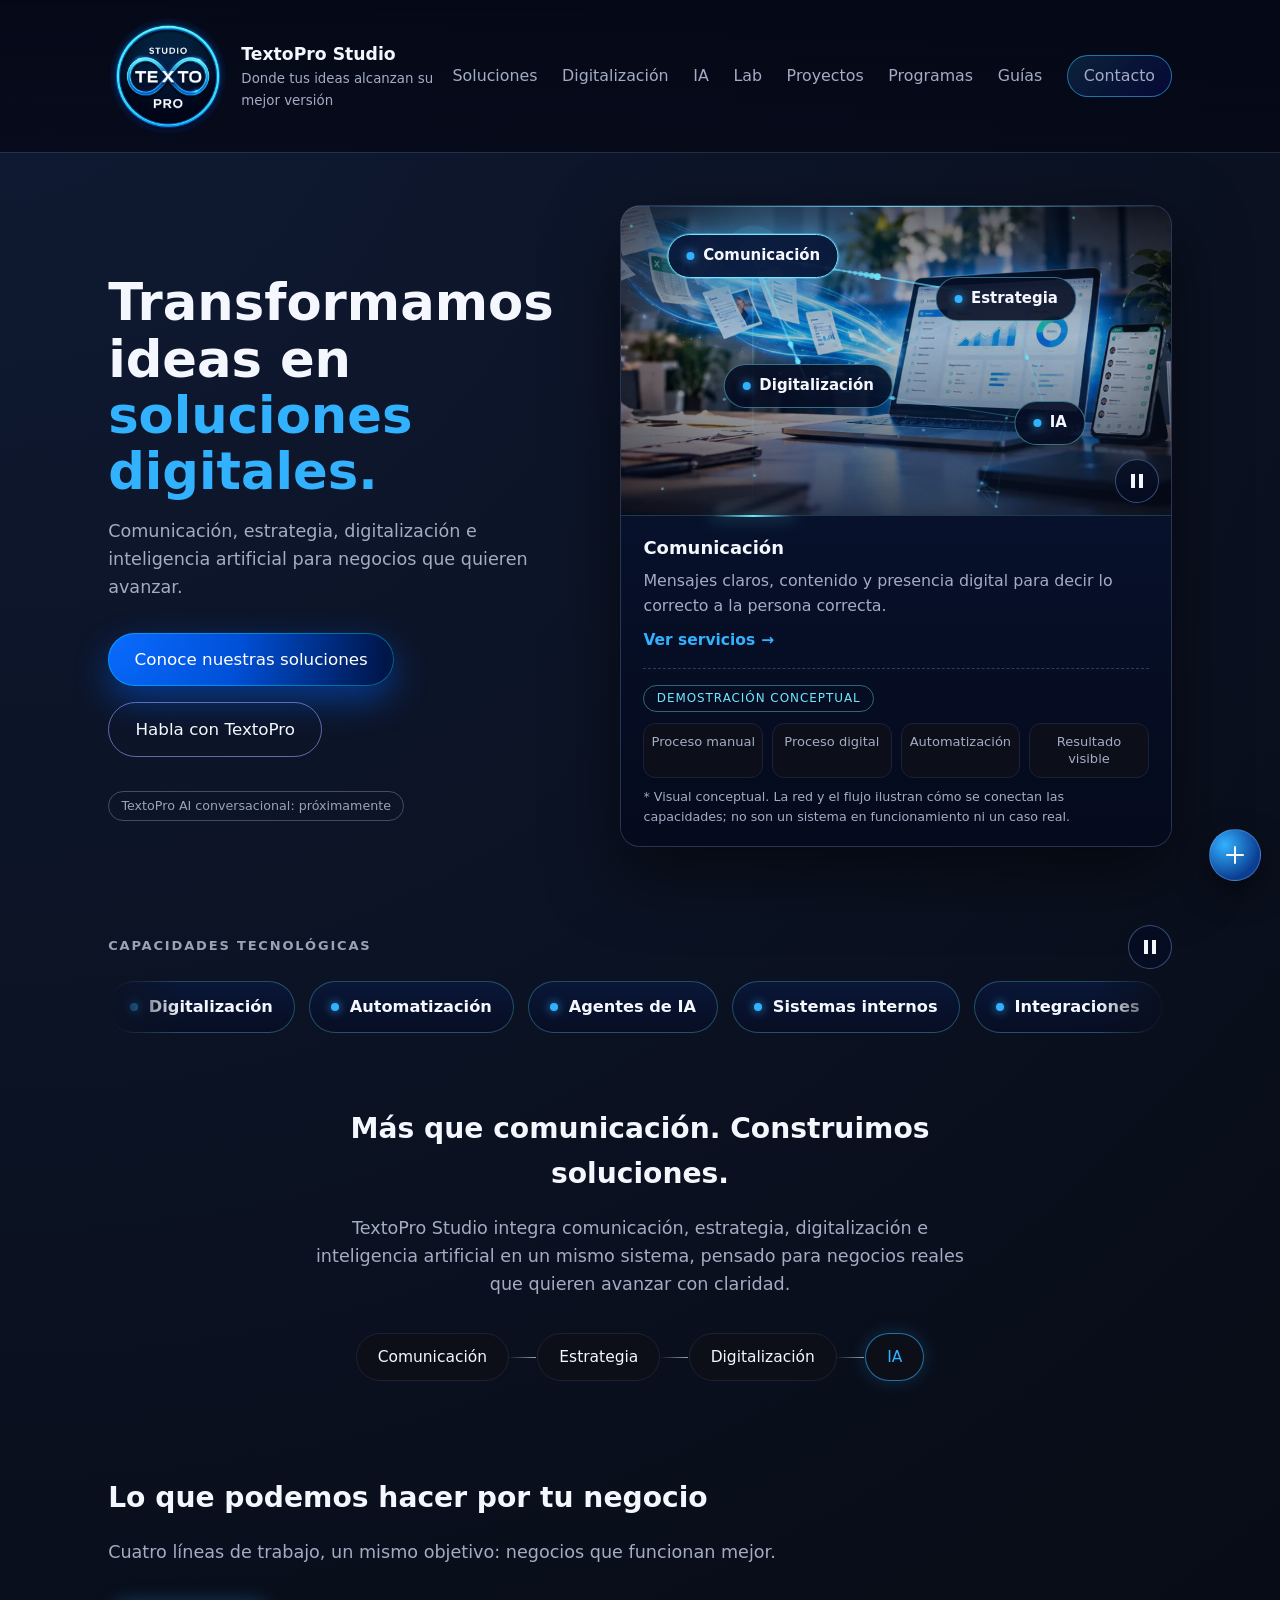
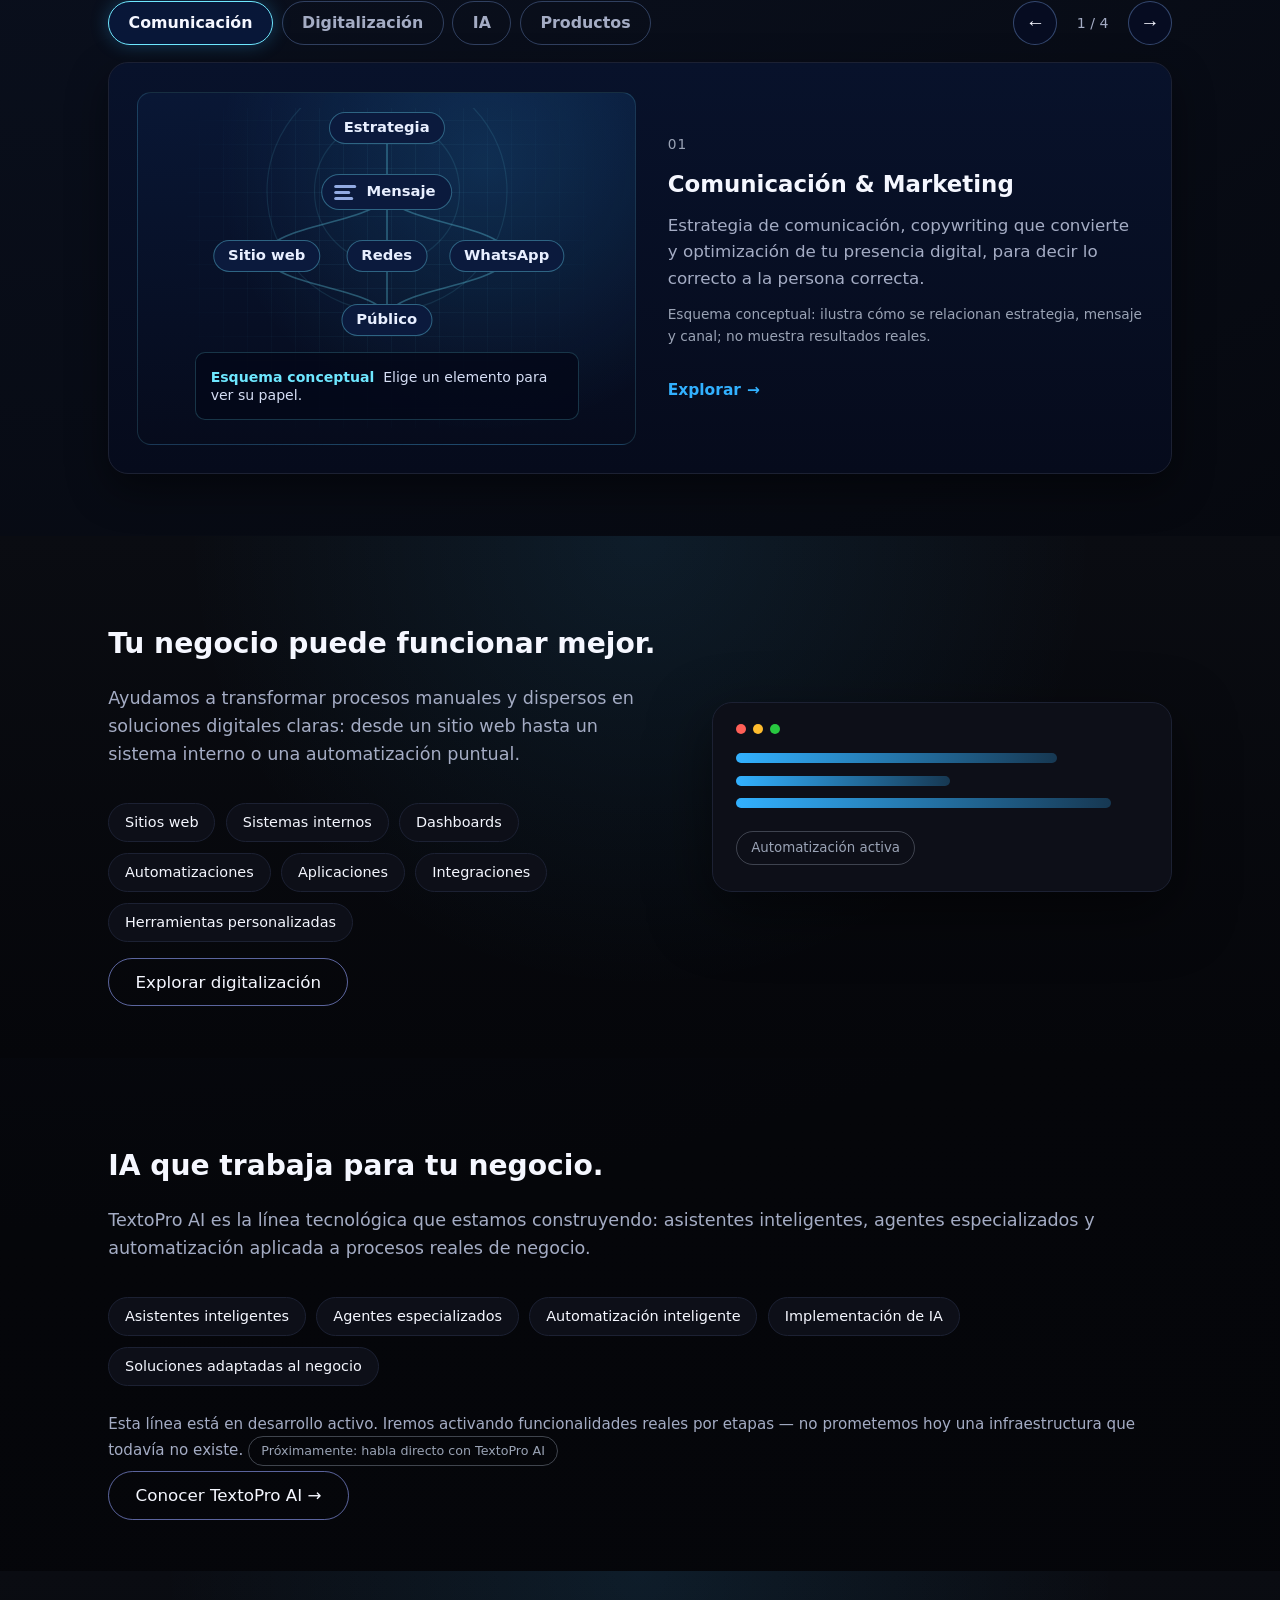
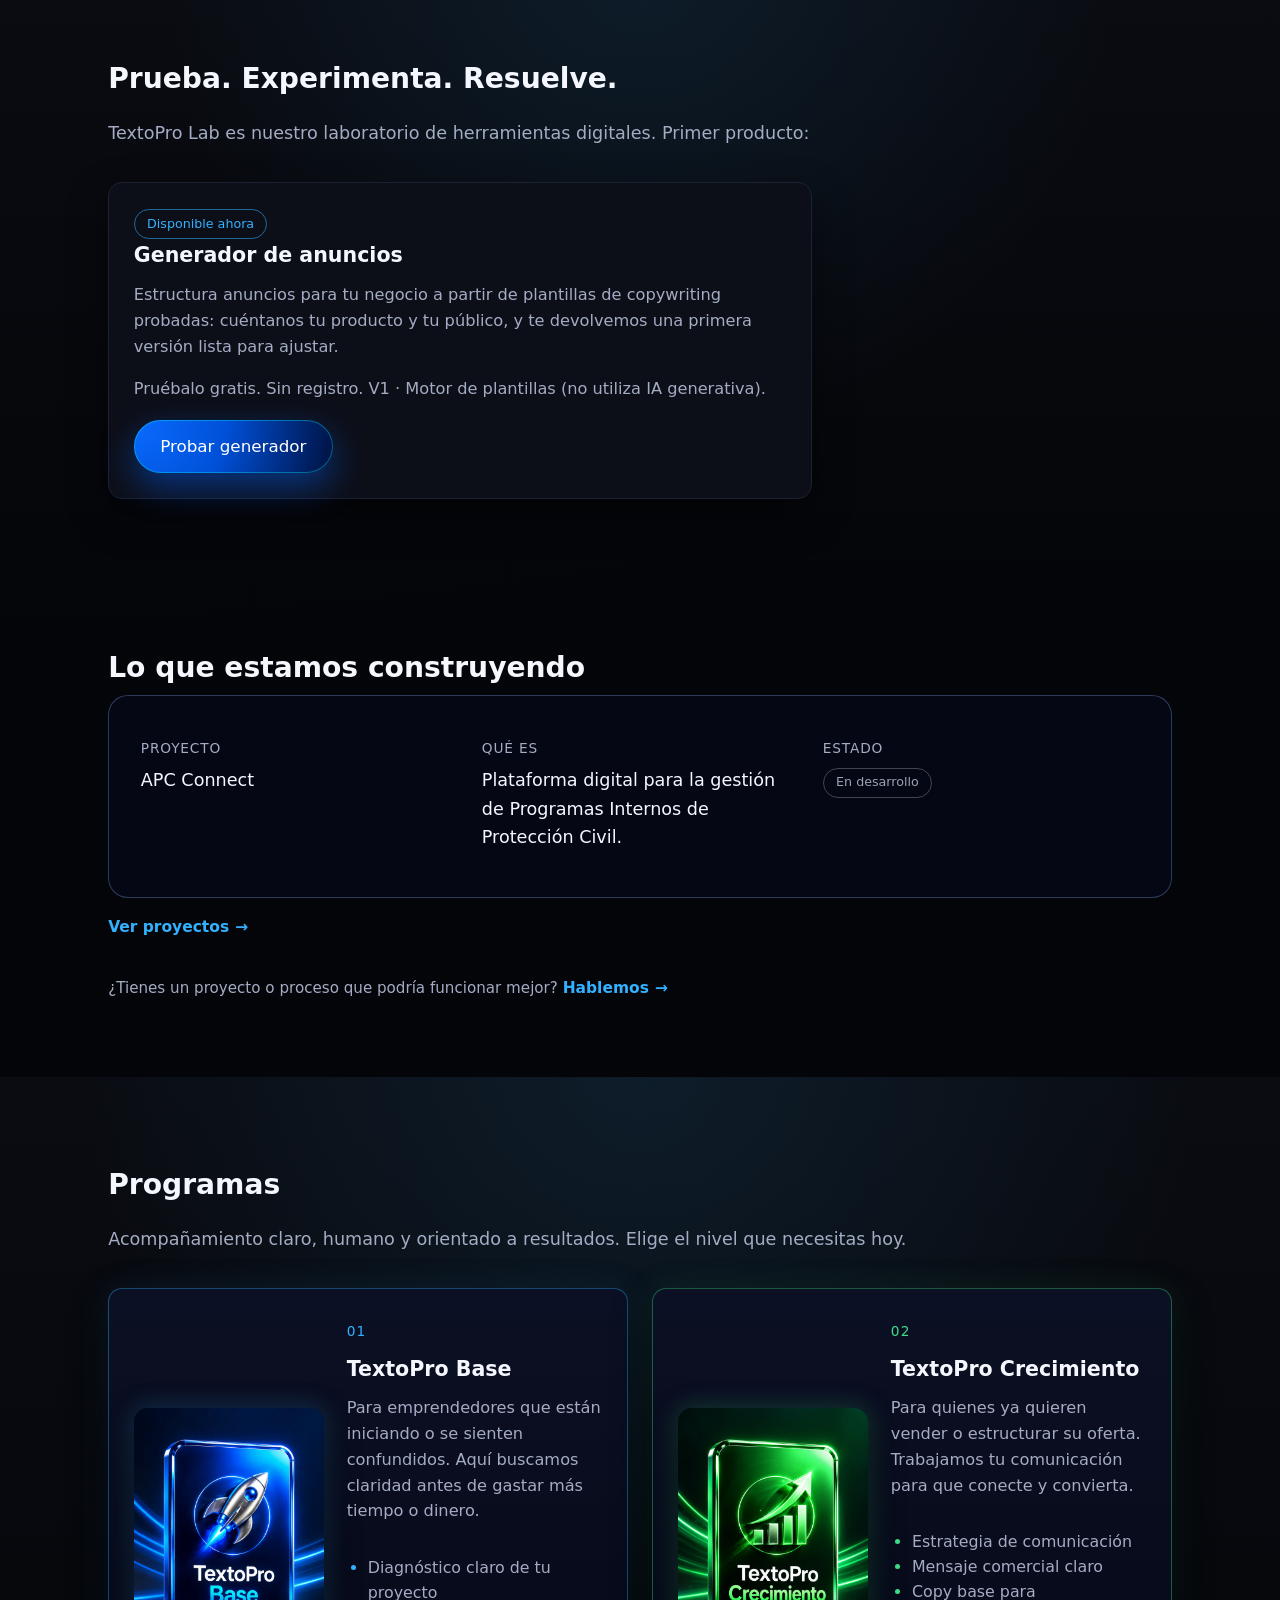
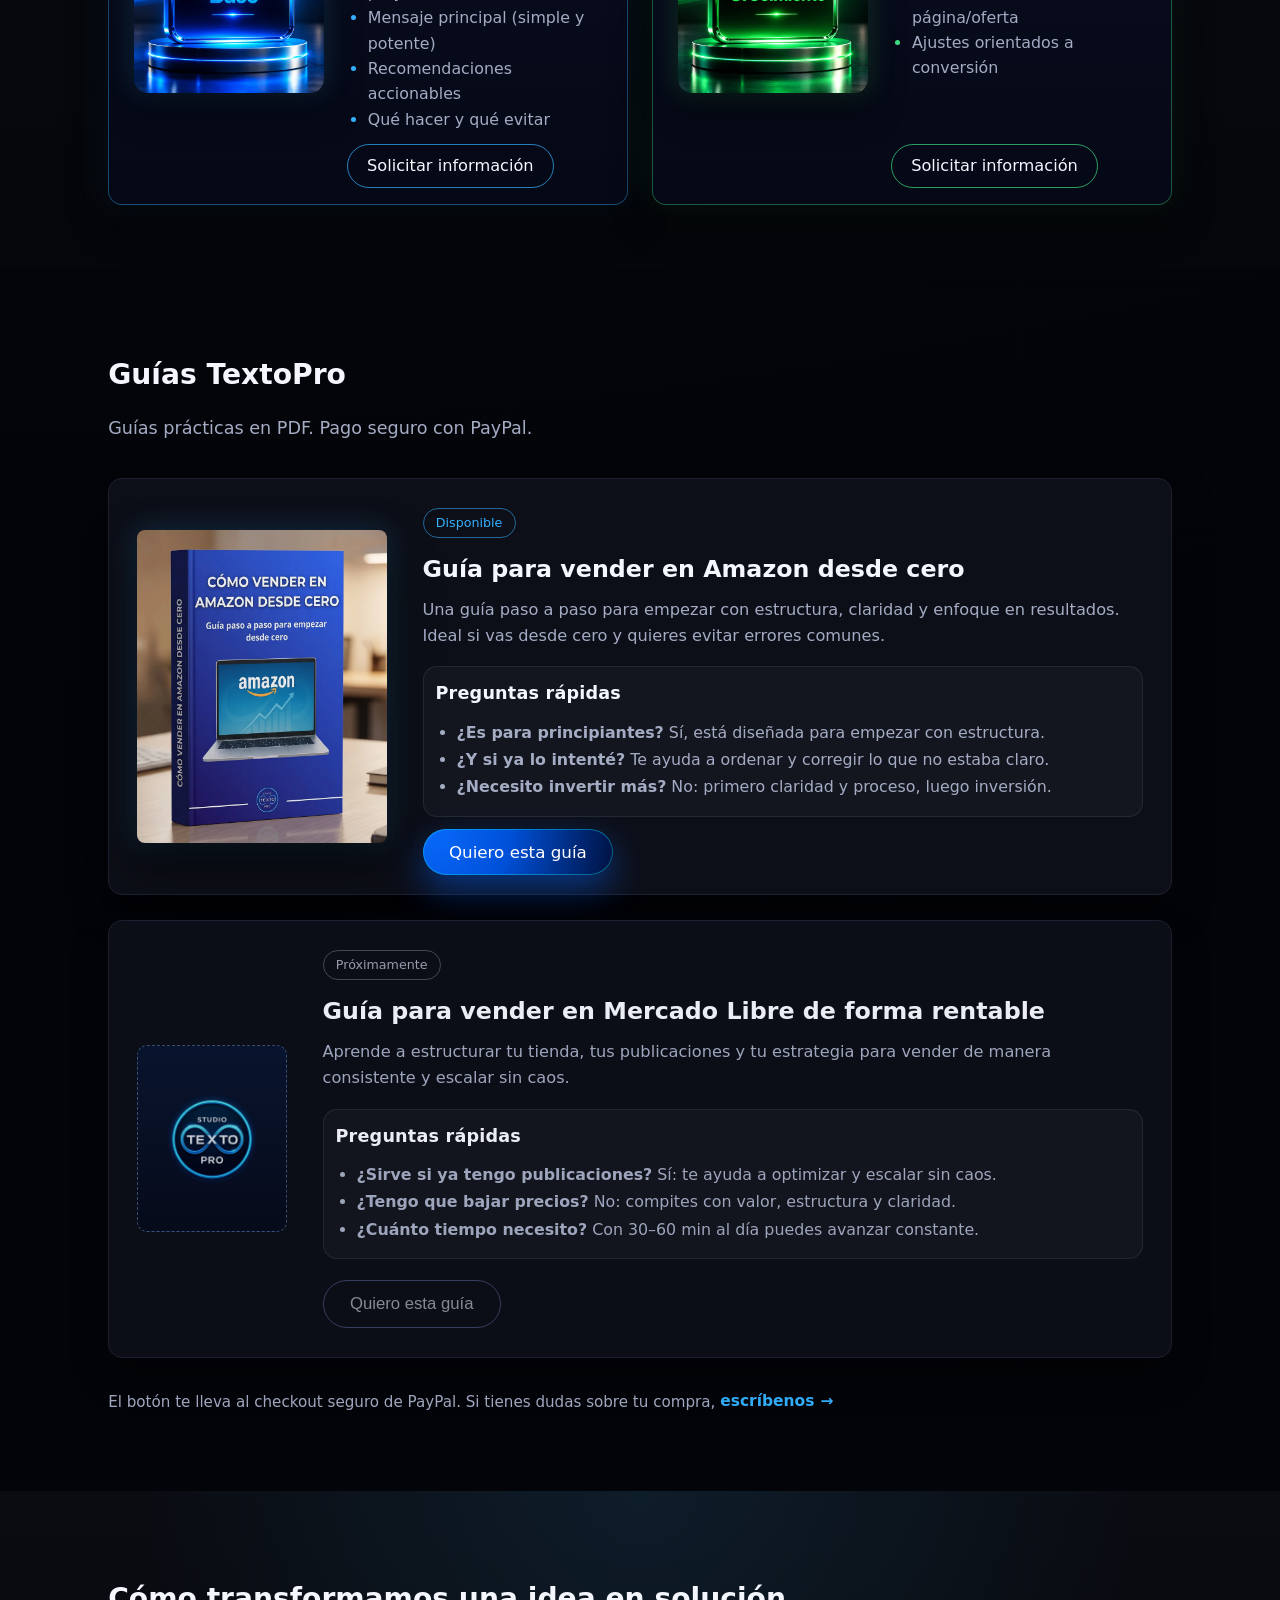
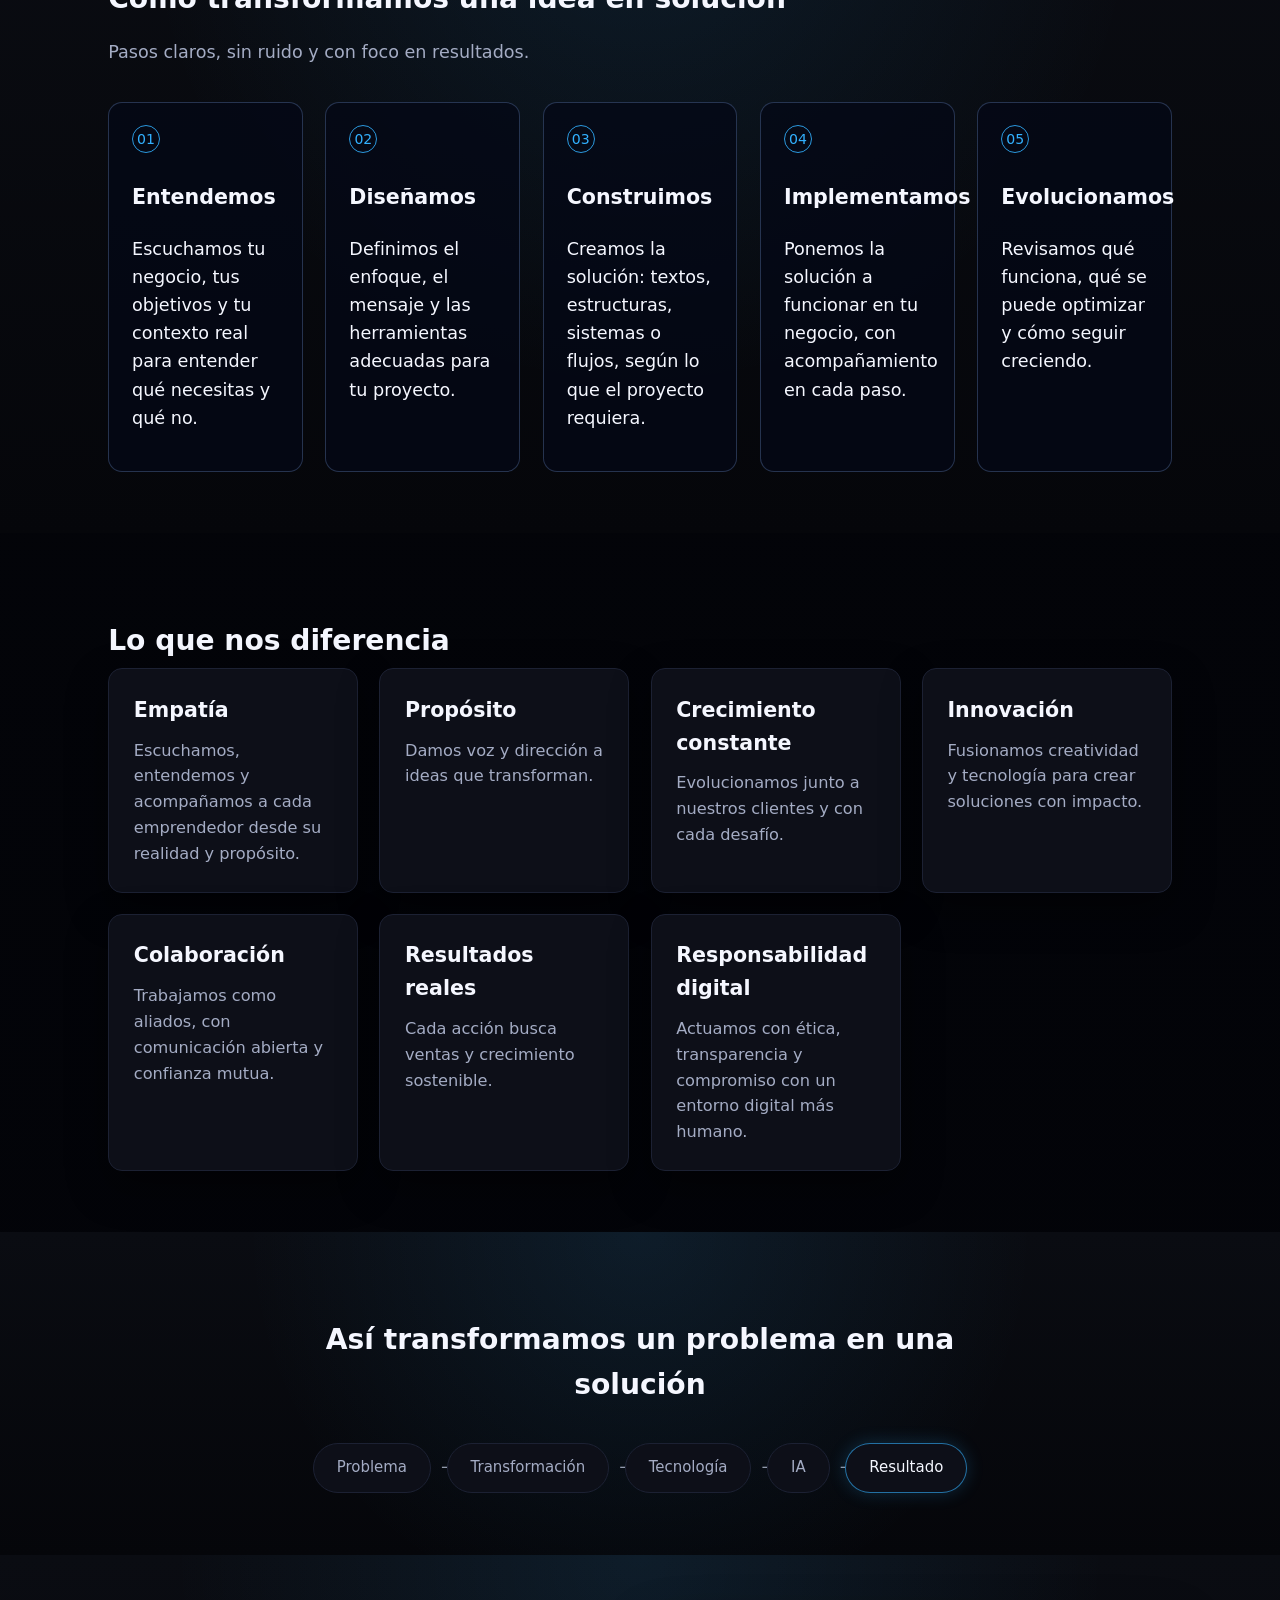
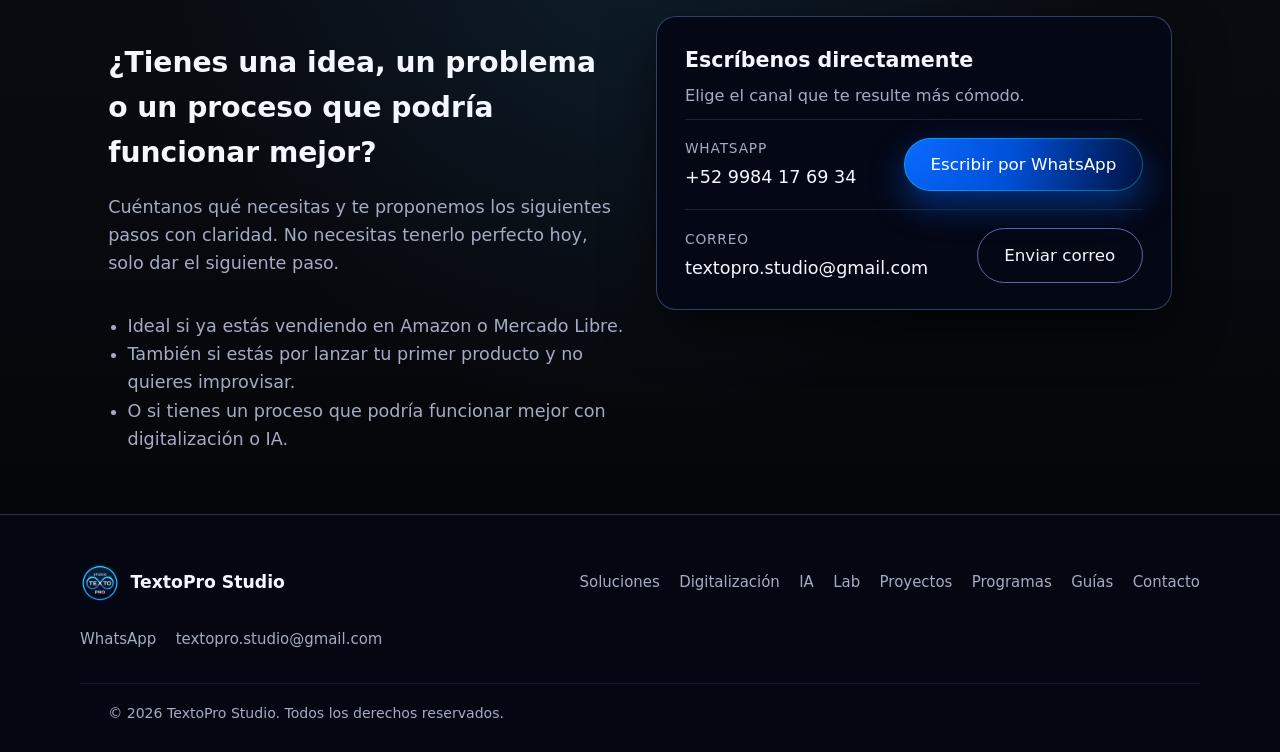
==== commit 57fda647: "Inicio: esquemas conceptuales interactivos de Comunicación, Digitalización e IA Sustituye los tres S" ====
--- a/index.html
+++ b/index.html
@@ -23,6 +23,7 @@
   <link rel="stylesheet" href="css/styles.css" />
   <link rel="stylesheet" href="css/vivo-base.css" />
   <link rel="stylesheet" href="css/vivo-inicio.css" />
+  <link rel="stylesheet" href="css/vivo-soluciones.css" />
   <noscript><link rel="stylesheet" href="css/nojs.css" /></noscript>
 </head>
 <body>
@@ -166,55 +167,112 @@
         <div class="sol-carousel" id="solCarousel">
           <div class="sol-panels">
             <article class="sol-panel" data-title="Comunicación">
-              <div class="sol-visual" aria-hidden="true">
-                <svg viewBox="0 0 320 210" focusable="false">
-              <path class="sv-path" d="M204 45 C 252 45 252 70 252 82"/><path class="sv-path" d="M170 128 C 170 140 126 130 126 142"/>
-              <rect class="sv-card" x="24" y="22" width="180" height="46" rx="12"/><rect class="sv-line" x="40" y="38" width="112" height="6" rx="3"/><rect class="sv-line sv-dim" x="40" y="52" width="72" height="5" rx="2.5"/>
-              <rect class="sv-card sv-acc" x="96" y="82" width="200" height="46" rx="12"/><rect class="sv-line" x="112" y="98" width="128" height="6" rx="3"/><rect class="sv-line sv-dim" x="112" y="112" width="84" height="5" rx="2.5"/>
-              <rect class="sv-card" x="34" y="142" width="180" height="46" rx="12"/><rect class="sv-line" x="50" y="158" width="104" height="6" rx="3"/><rect class="sv-line sv-dim" x="50" y="172" width="64" height="5" rx="2.5"/>
-              <circle class="sv-node" cx="204" cy="45" r="4"/><circle class="sv-node" cx="252" cy="82" r="4"/><circle class="sv-node" cx="170" cy="128" r="4"/><circle class="sv-node" cx="126" cy="142" r="4"/>
-            </svg>
+              <div class="sol-visual sx sx--com" data-sx="com" data-hl="route">
+                <div class="sx-stage">
+                  <svg class="sx-art" viewBox="0 0 320 256" aria-hidden="true" focusable="false" preserveAspectRatio="none">
+                    <g class="sx-back"><circle cx="160" cy="66.6" r="58"/><circle cx="160" cy="66.6" r="96"/></g>
+                    <g class="sx-edges">
+                      <path class="sx-edge" data-e="estrategia mensaje" d="M160 15.4 L160 66.6"/>
+                      <path class="sx-edge" data-e="mensaje web" d="M160 66.6 C160 92.2 64 92.2 64 117.8"/>
+                      <path class="sx-edge" data-e="mensaje redes" d="M160 66.6 L160 117.8"/>
+                      <path class="sx-edge" data-e="mensaje whatsapp" d="M160 66.6 C160 92.2 256 92.2 256 117.8"/>
+                      <path class="sx-edge" data-e="web publico" d="M64 117.8 C64 143.4 160 143.4 160 169"/>
+                      <path class="sx-edge" data-e="redes publico" d="M160 117.8 L160 169"/>
+                      <path class="sx-edge" data-e="whatsapp publico" d="M256 117.8 C256 143.4 160 143.4 160 169"/>
+                    </g>
+                  </svg>
+                  <ul class="sx-nodes" aria-label="Elementos del esquema de comunicación">
+                    <li class="sx-pos" style="--x:50%;--y:6%"><span class="sx-node sx-node--pill" data-node="estrategia" data-name="Estrategia" data-path="estrategia mensaje" data-desc="Antes de escribir, se define qué se quiere lograr y a quién se le habla."><span class="sx-face">Estrategia</span></span></li>
+                    <li class="sx-pos" style="--x:50%;--y:26%"><span class="sx-node sx-node--pill sx-node--msg" data-node="mensaje" data-name="Mensaje" data-path="estrategia mensaje web redes whatsapp" data-desc="Una idea central, dicha con claridad y con el tono del negocio."><span class="sx-face"><svg class="pv pv-default" viewBox="0 0 28 22" aria-hidden="true" focusable="false"><rect x="3" y="4" width="22" height="3" rx="1.5"/><rect x="3" y="10" width="16" height="3" rx="1.5"/><rect x="3" y="16" width="19" height="3" rx="1.5"/></svg><svg class="pv pv-web" viewBox="0 0 28 22" aria-hidden="true" focusable="false"><rect class="pv-o" x="2" y="2" width="24" height="18" rx="3"/><rect x="2" y="2" width="24" height="5" rx="2"/><rect x="5" y="10" width="11" height="3" rx="1.5"/><rect x="5" y="15" width="16" height="2" rx="1"/></svg><svg class="pv pv-redes" viewBox="0 0 28 22" aria-hidden="true" focusable="false"><rect class="pv-o" x="6" y="1.5" width="16" height="13" rx="3"/><circle cx="14" cy="8" r="3.2"/><rect x="6" y="17.5" width="16" height="2.5" rx="1.25"/></svg><svg class="pv pv-whatsapp" viewBox="0 0 28 22" aria-hidden="true" focusable="false"><rect x="2" y="2" width="15" height="7" rx="3.5"/><rect x="11" y="12" width="15" height="7" rx="3.5"/></svg><span class="sx-face-t">Mensaje</span></span></span></li>
+                    <li class="sx-pos" style="--x:20%;--y:46%"><span class="sx-node sx-node--pill" data-node="web" data-name="Sitio web" data-path="estrategia mensaje web publico" data-desc="Espacio para explicar: secciones claras y un llamado a la acción."><span class="sx-face">Sitio web</span></span></li>
+                    <li class="sx-pos" style="--x:50%;--y:46%"><span class="sx-node sx-node--pill" data-node="redes" data-name="Redes sociales" data-path="estrategia mensaje redes publico" data-desc="El mismo mensaje en formato breve y visual, adaptado a cada red."><span class="sx-face">Redes</span></span></li>
+                    <li class="sx-pos" style="--x:80%;--y:46%"><span class="sx-node sx-node--pill" data-node="whatsapp" data-name="WhatsApp" data-path="estrategia mensaje whatsapp publico" data-desc="Conversación directa: respuestas claras y un siguiente paso fácil."><span class="sx-face">WhatsApp</span></span></li>
+                    <li class="sx-pos" style="--x:50%;--y:66%"><span class="sx-node sx-node--pill" data-node="publico" data-name="Público" data-path="web redes whatsapp publico" data-desc="La persona correcta: recibe lo que necesita saber para decidir."><span class="sx-face">Público</span></span></li>
+                  </ul>
+                  <p class="sx-read" aria-live="polite" aria-atomic="true"><span class="sx-read-in"><span class="sx-read-t">Esquema conceptual</span> <span class="sx-read-d">Elige un elemento para ver su papel.</span></span></p>
+                </div>
               </div>
               <div class="sol-body">
                 <span class="solution-number">01</span>
                 <h3>Comunicación &amp; Marketing</h3>
                 <p>Estrategia de comunicación, copywriting que convierte y optimización de tu presencia digital, para decir lo correcto a la persona correcta.</p>
+                <p class="sol-note">Esquema conceptual: ilustra cómo se relacionan estrategia, mensaje y canal; no muestra resultados reales.</p>
                 <a class="card-link" href="servicios.html">Explorar <span aria-hidden="true">→</span></a>
               </div>
             </article>
             <article class="sol-panel" data-title="Digitalización">
-              <div class="sol-visual" aria-hidden="true">
-                <svg viewBox="0 0 320 210" focusable="false">
-              <rect class="sv-doc" x="22" y="38" width="38" height="50" rx="5" transform="rotate(-12 41 63)"/><rect class="sv-doc" x="52" y="80" width="40" height="52" rx="5" transform="rotate(9 72 106)"/><rect class="sv-doc" x="18" y="108" width="38" height="50" rx="5" transform="rotate(6 37 133)"/><rect class="sv-doc" x="62" y="30" width="34" height="44" rx="5" transform="rotate(14 79 52)"/>
-              <path class="sv-path" d="M104 108 C 134 84 150 84 176 104"/><circle class="sv-node" cx="104" cy="108" r="4"/><circle class="sv-node" cx="176" cy="104" r="4"/>
-              <rect class="sv-card sv-acc" x="176" y="42" width="128" height="124" rx="14"/>
-              <circle class="sv-dot r" cx="190" cy="56" r="3"/><circle class="sv-dot y" cx="201" cy="56" r="3"/><circle class="sv-dot g" cx="212" cy="56" r="3"/>
-              <rect class="sv-bar" x="192" y="118" width="16" height="36" rx="3"/><rect class="sv-bar" x="216" y="100" width="16" height="54" rx="3"/><rect class="sv-bar" x="240" y="84" width="16" height="70" rx="3"/><rect class="sv-bar" x="264" y="70" width="16" height="84" rx="3"/>
-            </svg>
+              <div class="sol-visual sx sx--dig" data-sx="dig" data-hl="incident">
+                <div class="sx-stage">
+                  <svg class="sx-art" viewBox="0 0 320 256" aria-hidden="true" focusable="false" preserveAspectRatio="none">
+                    <g class="sx-back"><rect x="46" y="62" width="228" height="124" rx="18"/></g>
+                    <g class="sx-edges">
+                      <path class="sx-edge" data-e="documentos tareas" d="M89.6 97.3 L230.4 97.3"/>
+                      <path class="sx-edge" data-e="documentos seguimiento" d="M89.6 97.3 L89.6 163.8"/>
+                      <path class="sx-edge" data-e="tareas panel" d="M230.4 97.3 L230.4 163.8"/>
+                      <path class="sx-edge" data-e="seguimiento panel" d="M89.6 163.8 L230.4 163.8"/>
+                    </g>
+                  </svg>
+                  <ul class="sx-nodes" aria-label="Piezas del esquema de digitalización">
+                    <li class="sx-pos" style="--x:28%;--y:38%;--dx:-6%;--dy:-10%;--r:-9deg"><span class="sx-node sx-node--card" data-node="documentos" data-name="Documentos" data-name0="Archivos" data-path="documentos tareas seguimiento" data-desc="Archivos y registros ordenados en un solo lugar, fáciles de encontrar." data-desc0="Información repartida en archivos sueltos: cuesta encontrarla y mantenerla al día."><span class="sx-face"><span class="sx-t0" aria-hidden="true">Archivos</span><span class="sx-t1">Documentos</span></span></span></li>
+                    <li class="sx-pos" style="--x:72%;--y:38%;--dx:6%;--dy:-13%;--r:8deg"><span class="sx-node sx-node--card" data-node="tareas" data-name="Tareas" data-name0="Notas" data-path="tareas documentos panel" data-desc="Lo pendiente queda asignado y a la vista, en vez de repartido en notas." data-desc0="Pendientes anotados aquí y allá: se pierden o se duplican."><span class="sx-face"><span class="sx-t0" aria-hidden="true">Notas</span><span class="sx-t1">Tareas</span></span></span></li>
+                    <li class="sx-pos" style="--x:28%;--y:64%;--dx:1%;--dy:3%;--r:6deg"><span class="sx-node sx-node--card" data-node="seguimiento" data-name="Seguimiento" data-name0="Mensajes" data-path="seguimiento documentos panel" data-desc="Cada caso con su estado: qué se hizo, qué sigue y quién lo tiene." data-desc0="El seguimiento vive en conversaciones: cuesta saber en qué va cada cosa."><span class="sx-face"><span class="sx-t0" aria-hidden="true">Mensajes</span><span class="sx-t1">Seguimiento</span></span></span></li>
+                    <li class="sx-pos" style="--x:72%;--y:64%;--dx:-1%;--dy:-7%;--r:-7deg"><span class="sx-node sx-node--card" data-node="panel" data-name="Panel de control" data-name0="Hoja de cálculo" data-path="panel tareas seguimiento" data-desc="Una vista que reúne lo anterior para revisar el conjunto de un vistazo." data-desc0="Una hoja para cada cosa: los datos no se cruzan con nada más."><span class="sx-face"><span class="sx-t0" aria-hidden="true">Hoja de cálculo</span><span class="sx-t1">Panel de control</span></span></span></li>
+                  </ul>
+                  <p class="sx-read" aria-live="polite" aria-atomic="true"><span class="sx-read-in"><span class="sx-read-t">Esquema conceptual</span> <span class="sx-read-d">De piezas sueltas a un sistema conectado. Elige una pieza para ver su papel.</span></span></p>
+                </div>
               </div>
               <div class="sol-body">
                 <span class="solution-number">02</span>
                 <h3>Digitalización</h3>
                 <p>Convertimos procesos manuales y dispersos en sitios, sistemas y flujos digitales que hacen que tu negocio funcione mejor.</p>
+                <p class="sol-note">Esquema conceptual: no es un sistema real ni una integración.</p>
                 <a class="card-link" href="digitalizacion.html">Explorar <span aria-hidden="true">→</span></a>
+                <a class="card-link" href="digitalizacion.html#transformacion">Ver la demostración Antes/Después <span aria-hidden="true">→</span></a>
               </div>
             </article>
             <article class="sol-panel" data-title="IA">
-              <div class="sol-visual" aria-hidden="true">
-                <svg viewBox="0 0 320 210" focusable="false">
-              <path class="sv-path" d="M64 100 H112 M144 100 H192 M224 100 H260"/>
-              <circle class="sv-card" cx="48" cy="100" r="18"/><rect class="sv-line" x="40" y="94" width="16" height="12" rx="2"/>
-              <circle class="sv-card sv-acc" cx="128" cy="100" r="22"/><circle class="sv-node" cx="128" cy="100" r="7"/>
-              <circle class="sv-card" cx="208" cy="100" r="18"/><path class="sv-line" d="M200 100 l6 7 l12 -14" fill="none" stroke="rgba(160,185,255,.7)" stroke-width="3" stroke-linecap="round"/>
-              <circle class="sv-card" cx="276" cy="100" r="18"/><rect class="sv-bar" x="266" y="104" width="6" height="8" rx="1"/><rect class="sv-bar" x="274" y="97" width="6" height="15" rx="1"/><rect class="sv-bar" x="282" y="90" width="6" height="22" rx="1"/>
-              <rect class="sv-line sv-dim" x="26" y="140" width="44" height="5" rx="2.5"/><rect class="sv-line sv-dim" x="104" y="146" width="48" height="5" rx="2.5"/><rect class="sv-line sv-dim" x="186" y="140" width="44" height="5" rx="2.5"/><rect class="sv-line sv-dim" x="254" y="140" width="44" height="5" rx="2.5"/>
-            </svg>
+              <div class="sol-visual sx sx--ia" data-sx="ia" data-hl="incident">
+                <div class="sx-stage">
+                  <svg class="sx-art" viewBox="0 0 320 256" aria-hidden="true" focusable="false" preserveAspectRatio="none">
+                    <g class="sx-back"><circle cx="160" cy="87" r="46"/><circle cx="160" cy="87" r="76"/><circle cx="160" cy="87" r="112"/></g>
+                    <g class="sx-edges">
+                      <path class="sx-edge" data-e="nucleo contenido" d="M160 87 Q110.4 56.7 54.4 41"/>
+                      <path class="sx-edge" data-e="nucleo atencion" d="M160 87 Q209.6 56.7 265.6 41"/>
+                      <path class="sx-edge" data-e="nucleo procesos" d="M160 87 L160 156.2"/>
+                      <path class="sx-edge" data-e="nucleo reglas" d="M160 87 L160 17.9"/>
+                      <path class="sx-edge" data-e="herramientas contenido" d="M57.6 125.4 Q66 82.8 54.4 41"/>
+                      <path class="sx-edge" data-e="herramientas procesos" d="M57.6 125.4 Q112.3 129.3 160 156.2"/>
+                      <path class="sx-edge" data-e="contexto atencion" d="M262.4 125.4 Q254 82.8 265.6 41"/>
+                      <path class="sx-edge" data-e="contexto procesos" d="M262.4 125.4 Q207.7 129.3 160 156.2"/>
+                    </g>
+                    <g class="sx-flows">
+                      <path class="sx-flow" data-e="nucleo contenido" pathLength="100" d="M160 87 Q110.4 56.7 54.4 41"/>
+                      <path class="sx-flow" data-e="nucleo atencion" pathLength="100" d="M160 87 Q209.6 56.7 265.6 41"/>
+                      <path class="sx-flow" data-e="nucleo procesos" pathLength="100" d="M160 87 L160 156.2"/>
+                      <path class="sx-flow" data-e="nucleo reglas" pathLength="100" d="M160 87 L160 17.9"/>
+                      <path class="sx-flow" data-e="herramientas contenido" pathLength="100" d="M57.6 125.4 Q66 82.8 54.4 41"/>
+                      <path class="sx-flow" data-e="herramientas procesos" pathLength="100" d="M57.6 125.4 Q112.3 129.3 160 156.2"/>
+                      <path class="sx-flow" data-e="contexto atencion" pathLength="100" d="M262.4 125.4 Q254 82.8 265.6 41"/>
+                      <path class="sx-flow" data-e="contexto procesos" pathLength="100" d="M262.4 125.4 Q207.7 129.3 160 156.2"/>
+                    </g>
+                  </svg>
+                  <ul class="sx-nodes" aria-label="Elementos del esquema de inteligencia artificial">
+                    <li class="sx-pos" style="--x:50%;--y:34%"><span class="sx-node sx-node--orb sx-node--core" data-node="nucleo" data-name="Núcleo de IA" data-path="nucleo contenido atencion procesos reglas" data-desc="Concepto: coordina a los agentes y reparte el trabajo según el contexto y las reglas."><span class="sx-orb sx-orb--core" aria-hidden="true"><b>IA</b></span><span class="sx-l sx-l--b">Núcleo</span></span></li>
+                    <li class="sx-pos" style="--x:17%;--y:16%"><span class="sx-node sx-node--orb sx-node--agent" data-node="contenido" data-name="Agente de contenido (ejemplo)" data-path="contenido nucleo herramientas" data-desc="Podría preparar borradores a partir del contexto y las reglas."><span class="sx-orb sx-orb--agent" aria-hidden="true"></span><span class="sx-l sx-l--b">Contenido</span></span></li>
+                    <li class="sx-pos" style="--x:83%;--y:16%"><span class="sx-node sx-node--orb sx-node--agent" data-node="atencion" data-name="Agente de atención (ejemplo)" data-path="atencion nucleo contexto" data-desc="Podría responder dudas frecuentes con límites definidos."><span class="sx-orb sx-orb--agent" aria-hidden="true"></span><span class="sx-l sx-l--b">Atención</span></span></li>
+                    <li class="sx-pos" style="--x:50%;--y:61%"><span class="sx-node sx-node--orb sx-node--agent" data-node="procesos" data-name="Agente de procesos (ejemplo)" data-path="procesos nucleo herramientas contexto" data-desc="Podría apoyar tareas repetitivas de un flujo digital."><span class="sx-orb sx-orb--agent" aria-hidden="true"></span><span class="sx-l sx-l--r">Procesos</span></span></li>
+                    <li class="sx-pos" style="--x:18%;--y:49%"><span class="sx-node sx-node--orb sx-node--aux" data-node="herramientas" data-name="Herramientas" data-path="herramientas contenido procesos" data-desc="Habilitadas para cada función: consultar información, preparar un borrador."><span class="sx-orb sx-orb--aux" aria-hidden="true"></span><span class="sx-l sx-l--b">Herramientas</span></span></li>
+                    <li class="sx-pos" style="--x:82%;--y:49%"><span class="sx-node sx-node--orb sx-node--aux" data-node="contexto" data-name="Contexto" data-path="contexto atencion procesos" data-desc="La información del negocio que un agente podría considerar."><span class="sx-orb sx-orb--aux" aria-hidden="true"></span><span class="sx-l sx-l--b">Contexto</span></span></li>
+                    <li class="sx-pos" style="--x:50%;--y:7%"><span class="sx-node sx-node--orb sx-node--aux" data-node="reglas" data-name="Reglas" data-path="reglas nucleo" data-desc="Los límites y criterios definidos para cada función."><span class="sx-orb sx-orb--aux" aria-hidden="true"></span><span class="sx-l sx-l--r">Reglas</span></span></li>
+                  </ul>
+                  <p class="sx-read" aria-live="polite" aria-atomic="true"><span class="sx-read-in"><span class="sx-read-t">Visualización conceptual</span> <span class="sx-read-d">TextoPro AI está en desarrollo. Elige un nodo para ver su papel.</span></span></p>
+                </div>
               </div>
               <div class="sol-body">
                 <span class="solution-number">03</span>
                 <h3>Inteligencia Artificial</h3>
                 <p>Implementación de IA, agentes y automatización inteligente aplicados a procesos y comunicación de negocio.</p>
-                <p class="sol-note">Diagrama conceptual. TextoPro AI está en desarrollo.</p>
+                <p class="sol-note">Visualización conceptual. TextoPro AI está en desarrollo: no hay agentes ejecutándose en este sitio.</p>
                 <a class="card-link" href="ia.html">Explorar <span aria-hidden="true">→</span></a>
               </div>
             </article>
@@ -583,5 +641,6 @@
 <script src="js/main.js" defer></script>
 <script src="js/vivo-base.js" defer></script>
 <script src="js/vivo-inicio.js" defer></script>
+<script src="js/vivo-soluciones.js" defer></script>
 </body>
 </html>
--- a/css/styles.css
+++ b/css/styles.css
@@ -1190,13 +1190,6 @@
   color: var(--tp-silver);
   margin: 0 0 0.9rem;
 }
-.ai-console-line{
-  font-size: 0.86rem;
-  color: var(--text);
-  margin: 0 0 0.55rem;
-}
-.ai-console-line--muted{ color: var(--muted); }
-.ai-console-line--accent{ color: var(--accent); }
 
 /* Badges de estado: Disponible / En desarrollo (.badge-soon ya existente) / Visión */
 .badge-available{
@@ -1274,15 +1267,6 @@
 .steps-grid--three{ grid-template-columns: repeat(3, minmax(0,1fr)); }
 @media (max-width: 640px){
   .steps-grid--three{ grid-template-columns: 1fr; }
-}
-
-/* ===== V1.7 — Fase 2.5: página Proyectos ===== */
-
-/* Árbol conceptual (arquitectura de APC Connect) — reutiliza .tag-list/.case-label */
-.org-tree-branch{
-  margin: 1rem 0 0 1.4rem;
-  padding-left: 1.2rem;
-  border-left: 2px solid var(--border);
 }
 
 /* ===== V1.8 — Fase 2.7: imágenes de subpáginas ===== */
--- a/css/vivo-soluciones.css
+++ b/css/vivo-soluciones.css
@@ -0,0 +1,366 @@
+/* ===== TextoPro Studio — Tecnología Viva V2 · esquemas conceptuales del carrusel de Inicio =====
+   Comunicación (.sx--com), Digitalización (.sx--dig) e IA (.sx--ia) comparten la misma estructura:
+   escenario de proporción fija (sin saltos de diseño) + nodos HTML reales + banda de lectura.
+   Sin JavaScript se ve el esquema completo y estático (Digitalización, en su estado «conectado»).
+   Con JS los nodos pasan a ser un grupo de opciones (vivo-soluciones.js). Solo se anima transform/opacity/stroke. */
+
+.sol-visual.sx{
+  padding: 0.9rem;
+  min-height: 0;
+}
+
+/* ---------- Escenario ---------- */
+.sx-stage{
+  position: relative;
+  width: 100%;
+  max-width: 400px;
+  aspect-ratio: 5 / 4;
+  overflow: hidden;
+  border-radius: 12px;
+  isolation: isolate;
+  touch-action: manipulation;
+  --px: 0;
+  --py: 0;
+}
+/* Rejilla tenue: capa de fondo (se desplaza apenas con el puntero en IA) */
+.sx-stage::before{
+  content: "";
+  position: absolute;
+  inset: -12px;
+  z-index: 0;
+  pointer-events: none;
+  background-image:
+    linear-gradient(rgba(110, 231, 255, 0.05) 1px, transparent 1px),
+    linear-gradient(90deg, rgba(110, 231, 255, 0.05) 1px, transparent 1px);
+  background-size: 24px 24px;
+  -webkit-mask-image: radial-gradient(circle at 50% 40%, #000 25%, transparent 80%);
+  mask-image: radial-gradient(circle at 50% 40%, #000 25%, transparent 80%);
+  transform: translate(calc(var(--px) * -4px), calc(var(--py) * -3px));
+  transition: transform 0.25s ease-out;
+}
+.sol-visual .sx-art{
+  position: absolute;
+  inset: 0;
+  z-index: 1;
+  width: 100%;
+  height: 100%;
+  max-height: none;
+}
+.sx-back circle,
+.sx-back rect{ fill: none; stroke: rgba(110, 231, 255, 0.1); stroke-width: 1; }
+
+/* ---------- Conexiones ---------- */
+.sx-edge{
+  fill: none;
+  stroke: rgba(110, 231, 255, 0.3);
+  stroke-width: 1.4;
+  stroke-linecap: round;
+  transition: stroke 0.25s ease, stroke-width 0.25s ease, opacity 0.25s ease;
+}
+.sx-edge.is-hot{ stroke: #6ee7ff; stroke-width: 2.2; }
+.sx-edge.is-dim{ opacity: 0.3; }
+
+/* ---------- Nodos ---------- */
+.sx-nodes{
+  position: absolute;
+  inset: 0;
+  z-index: 2;
+  margin: 0;
+  padding: 0;
+  list-style: none;
+}
+.sx-pos{
+  position: absolute;
+  inset: 0;
+  margin: 0;
+  padding: 0;
+  pointer-events: none;
+  transition: transform 0.7s cubic-bezier(0.3, 0.7, 0.2, 1);
+}
+.sx-node{
+  position: absolute;
+  left: var(--x);
+  top: var(--y);
+  transform: translate(-50%, -50%) rotate(var(--rot, 0deg));
+  transition: transform 0.7s cubic-bezier(0.3, 0.7, 0.2, 1), opacity 0.25s ease;
+  display: flex;
+  align-items: center;
+  justify-content: center;
+  min-width: 44px;
+  min-height: 44px;
+  margin: 0;
+  padding: 0;
+  border: 0;
+  background: none;
+  color: var(--text);
+  font: inherit;
+  white-space: nowrap;
+  pointer-events: auto;
+  -webkit-tap-highlight-color: transparent;
+}
+button.sx-node{ cursor: pointer; }
+.sx-node.is-dim{ opacity: 0.62; }
+.sx-node:focus-visible{ outline: none; }
+
+.sx-face{
+  display: inline-flex;
+  align-items: center;
+  justify-content: center;
+  gap: 0.4rem;
+  min-height: 30px;
+  padding: 0 0.8rem;
+  border-radius: 999px;
+  border: 1px solid rgba(110, 231, 255, 0.36);
+  background: #0b1a3d;
+  color: #e8efff;
+  font-size: 0.78rem;
+  font-weight: 600;
+  line-height: 1;
+  transition: border-color 0.2s ease, background 0.2s ease, box-shadow 0.2s ease;
+}
+.sx-node:hover .sx-face{ border-color: #6ee7ff; }
+.sx-node.is-linked .sx-face{ border-color: rgba(110, 231, 255, 0.75); }
+.sx-node[aria-checked="true"] .sx-face{
+  border-color: #6ee7ff;
+  background: #0d2a63;
+  box-shadow: 0 0 0 1px rgba(110, 231, 255, 0.5), 0 0 18px rgba(50, 177, 255, 0.45);
+}
+.sx-node:focus-visible .sx-face,
+.sx-node:focus-visible .sx-orb{
+  outline: 2px solid #fff;
+  outline-offset: 3px;
+}
+
+/* ---------- Banda de lectura ---------- */
+.sx-read{
+  position: absolute;
+  z-index: 3;
+  left: 8px;
+  right: 8px;
+  bottom: 8px;
+  height: calc(25% - 12px);
+  margin: 0;
+  padding: 0.3rem 0.7rem;
+  display: flex;
+  align-items: center;
+  border-radius: 10px;
+  border: 1px solid rgba(110, 231, 255, 0.2);
+  background: rgba(4, 9, 26, 0.88);
+  color: #d6def5;
+  font-size: 0.72rem;
+  line-height: 1.3;
+  overflow: hidden;
+}
+.sol-panel .sx-read{ margin: 0; color: #d6def5; font-size: 0.72rem; }
+.sx-read-t{ color: #6ee7ff; font-weight: 700; margin-right: 0.3em; }
+
+/* ---------- Comunicación: vista previa conceptual dentro del nodo «Mensaje» ---------- */
+.sx--com .sx-node--msg .sx-face{ min-height: 36px; padding: 0 0.9rem 0 0.55rem; }
+.sx-face .pv{ display: none; width: 28px; height: 22px; flex: none; fill: rgba(170, 195, 255, 0.85); }
+.sx-face .pv .pv-o{ fill: none; stroke: rgba(170, 195, 255, 0.85); stroke-width: 1.4; }
+.sx--com .pv-default{ display: block; }
+.sx--com[data-sel="web"] .pv-default,
+.sx--com[data-sel="redes"] .pv-default,
+.sx--com[data-sel="whatsapp"] .pv-default{ display: none; }
+.sx--com[data-sel="web"] .pv-web,
+.sx--com[data-sel="redes"] .pv-redes,
+.sx--com[data-sel="whatsapp"] .pv-whatsapp{ display: block; fill: #6ee7ff; }
+.sx--com[data-sel="web"] .pv-web .pv-o,
+.sx--com[data-sel="redes"] .pv-redes .pv-o{ stroke: #6ee7ff; }
+
+/* ---------- Digitalización: de piezas sueltas a módulos conectados ---------- */
+/* Base = estado «conectado» (es lo que ve quien no tiene JS). El JS fija data-state="scattered" al iniciar. */
+.sx--dig .sx-face{
+  position: relative;
+  width: 104px;
+  min-height: 36px;
+  padding: 0;
+  border-radius: 10px;
+  font-size: 0.74rem;
+}
+.sx-t0,
+.sx-t1{
+  position: absolute;
+  inset: 0;
+  display: flex;
+  align-items: center;
+  justify-content: center;
+  transition: opacity 0.35s ease;
+}
+.sx-t0{ opacity: 0; }
+.sx--dig .sx-edges,
+.sx--dig .sx-back{ transition: opacity 0.5s ease 0.2s; }
+.sx--dig[data-state="scattered"] .sx-edges,
+.sx--dig[data-state="scattered"] .sx-back{ opacity: 0; transition-delay: 0s; }
+.sx--dig[data-state="scattered"] .sx-pos{ transform: translate(var(--dx), var(--dy)); }
+.sx--dig[data-state="scattered"] .sx-node{ --rot: var(--r); }
+.sx--dig[data-state="scattered"] .sx-face{ border-style: dashed; background: #091330; border-color: rgba(170, 195, 255, 0.5); }
+.sx--dig[data-state="scattered"] .sx-t0{ opacity: 1; }
+.sx--dig[data-state="scattered"] .sx-t1{ opacity: 0; }
+.sx--dig.is-init .sx-pos,
+.sx--dig.is-init .sx-node,
+.sx--dig.is-init .sx-t0,
+.sx--dig.is-init .sx-t1{ transition: none; }
+
+.sx-toggle{
+  position: absolute;
+  z-index: 3;
+  top: 4px;
+  left: 50%;
+  transform: translateX(-50%);
+  display: flex;
+  gap: 2px;
+  padding: 2px;
+  border-radius: 999px;
+  border: 1px solid rgba(110, 231, 255, 0.3);
+  background: rgba(4, 9, 26, 0.9);
+}
+.sx-toggle button{
+  min-width: 88px;
+  min-height: 44px;
+  padding: 0 0.7rem;
+  border: 0;
+  border-radius: 999px;
+  background: transparent;
+  color: var(--muted);
+  font: inherit;
+  font-size: 0.78rem;
+  font-weight: 600;
+  cursor: pointer;
+  transition: background 0.2s ease, color 0.2s ease;
+}
+.sx-toggle button:hover{ color: var(--text); }
+.sx-toggle button[aria-checked="true"]{ background: #0d2a63; color: #fff; box-shadow: inset 0 0 0 1px rgba(110, 231, 255, 0.7); }
+.sx-toggle button:focus-visible{ outline: 2px solid #fff; outline-offset: 1px; }
+
+/* ---------- IA: núcleo y red de agentes (la más tecnológica de las tres) ---------- */
+.sol-visual.sx--ia{
+  background:
+    radial-gradient(circle at 50% 42%, rgba(50, 177, 255, 0.22), transparent 58%),
+    linear-gradient(180deg, #040b22, #02050f);
+  border-color: rgba(110, 231, 255, 0.28);
+}
+.sx--ia .sx-stage::before{
+  background-image:
+    linear-gradient(rgba(110, 231, 255, 0.085) 1px, transparent 1px),
+    linear-gradient(90deg, rgba(110, 231, 255, 0.085) 1px, transparent 1px);
+}
+.sx--ia .sx-back circle{ stroke: rgba(110, 231, 255, 0.16); stroke-dasharray: 2 6; }
+.sx--ia .sx-back circle:nth-child(2){ stroke: rgba(110, 231, 255, 0.09); stroke-dasharray: none; }
+.sx--ia .sx-edge{ stroke: rgba(110, 231, 255, 0.46); stroke-width: 1.6; }
+.sx--ia .sx-edge.is-hot{ stroke: #6ee7ff; stroke-width: 2.4; }
+.sx--ia .sx-node[aria-checked="true"],
+.sx--ia .sx-node.is-linked{ --glow: 1; }
+
+.sx-orb{
+  position: relative;
+  display: flex;
+  align-items: center;
+  justify-content: center;
+  flex: none;
+  border-radius: 50%;
+  transition: box-shadow 0.25s ease, border-color 0.25s ease;
+}
+.sx-orb--core{
+  width: 54px;
+  height: 54px;
+  background: radial-gradient(circle at 35% 30%, #6fd8ff, #1779d6 58%, #0b3d91);
+  border: 1px solid #9be9ff;
+  box-shadow: 0 0 0 6px rgba(50, 177, 255, 0.14), 0 0 26px rgba(50, 177, 255, 0.55);
+}
+.sx-orb--core b{ font-size: 0.95rem; letter-spacing: 0.06em; color: #fff; }
+.sx-orb--agent{
+  width: 34px;
+  height: 34px;
+  background: radial-gradient(circle at 35% 30%, #4aa8ff, #1654b8 62%, #0b2d6e);
+  border: 1px solid #6ee7ff;
+  box-shadow: 0 0 14px rgba(50, 177, 255, 0.4);
+}
+.sx-orb--aux{
+  width: 24px;
+  height: 24px;
+  background: #061330;
+  border: 1px solid rgba(110, 231, 255, 0.75);
+}
+.sx-orb--aux::after{ content: ""; width: 8px; height: 8px; border-radius: 50%; background: #6ee7ff; }
+.sx-node--core{ --or: 27px; }
+.sx-node--agent{ --or: 17px; }
+.sx-node--aux{ --or: 12px; }
+.sx-node[aria-checked="true"] .sx-orb{ box-shadow: 0 0 0 3px rgba(110, 231, 255, 0.55), 0 0 24px rgba(110, 231, 255, 0.85); }
+.sx-node:hover .sx-orb{ border-color: #fff; }
+.sx-l{
+  position: absolute;
+  font-size: 0.68rem;
+  font-weight: 600;
+  color: #cfe0ff;
+  pointer-events: none;
+  text-shadow: 0 0 4px #02050f, 0 0 2px #02050f;
+}
+.sx-l--b{ left: 50%; top: calc(50% + var(--or) + 1px); transform: translateX(-50%); }
+.sx-l--r{ left: calc(50% + var(--or) + 6px); top: 50%; transform: translateY(-50%); }
+
+/* Pulsos de datos: breves y finitos (los dispara el JS al mostrar el panel y al elegir un nodo) */
+.sx-flow{
+  fill: none;
+  stroke: #c4f6ff;
+  stroke-width: 2.6;
+  stroke-linecap: round;
+  stroke-dasharray: 7 200;
+  stroke-dashoffset: 7;
+  opacity: 0;
+}
+.sx-flow.is-fly{ animation: sx-fly 1.3s cubic-bezier(0.45, 0, 0.25, 1) both; animation-delay: var(--d, 0s); }
+.sx-flow.is-rev{ animation-direction: reverse; }
+@keyframes sx-fly{
+  0%{ stroke-dashoffset: 7; opacity: 0; }
+  10%{ opacity: 1; }
+  90%{ opacity: 1; }
+  100%{ stroke-dashoffset: -100; opacity: 0; }
+}
+
+/* ---------- Tamaños ---------- */
+@media (min-width: 901px){
+  .sx-face{ font-size: 0.84rem; min-height: 32px; }
+  .sx--dig .sx-face{ width: 116px; min-height: 40px; font-size: 0.8rem; }
+  .sx-read{ font-size: 0.8rem; padding: 0.35rem 0.85rem; }
+  .sol-panel .sx-read{ font-size: 0.8rem; }
+  .sx-orb--core{ width: 62px; height: 62px; }
+  .sx-orb--agent{ width: 40px; height: 40px; }
+  .sx-orb--aux{ width: 28px; height: 28px; }
+  .sx-node--core{ --or: 31px; }
+  .sx-node--agent{ --or: 20px; }
+  .sx-node--aux{ --or: 14px; }
+  .sx-l{ font-size: 0.74rem; }
+}
+@media (max-width: 900px){
+  .sol-visual.sx{ padding: 0.7rem; }
+}
+/* Pantallas estrechas: escenario más alto (los nodos conservan áreas táctiles de 44 px) y algo más ancho.
+   El SVG de fondo se estira con el escenario (preserveAspectRatio="none") para que las conexiones sigan a los nodos. */
+@media (max-width: 640px){
+  .sx-stage{ aspect-ratio: 1 / 1; }
+}
+@media (max-width: 480px){
+  .sol-visual.sx{ margin-inline: -0.6rem; padding: 0.45rem; }
+  .sx-face{ padding: 0 0.5rem; font-size: 0.72rem; }
+  .sx--dig .sx-face{ width: 94px; font-size: 0.68rem; }
+  .sx-toggle button{ min-width: 78px; }
+}
+@media (max-width: 380px){
+  .sx-stage{ aspect-ratio: 4 / 5; }
+}
+
+/* ---------- Movimiento reducido: mismos estados, sin transiciones ni pulsos ---------- */
+@media (prefers-reduced-motion: reduce){
+  .sx *,
+  .sx-stage::before{ transition: none !important; animation: none !important; }
+  .sx-stage::before{ transform: none !important; }
+  .sx-flow{ display: none; }
+}
+
+/* Dos enlaces seguidos en el cuerpo de un panel (Digitalización): uno debajo del otro */
+.sol-body .card-link + .card-link{
+  display: block;
+  width: fit-content;
+  margin-top: 0.55rem;
+}
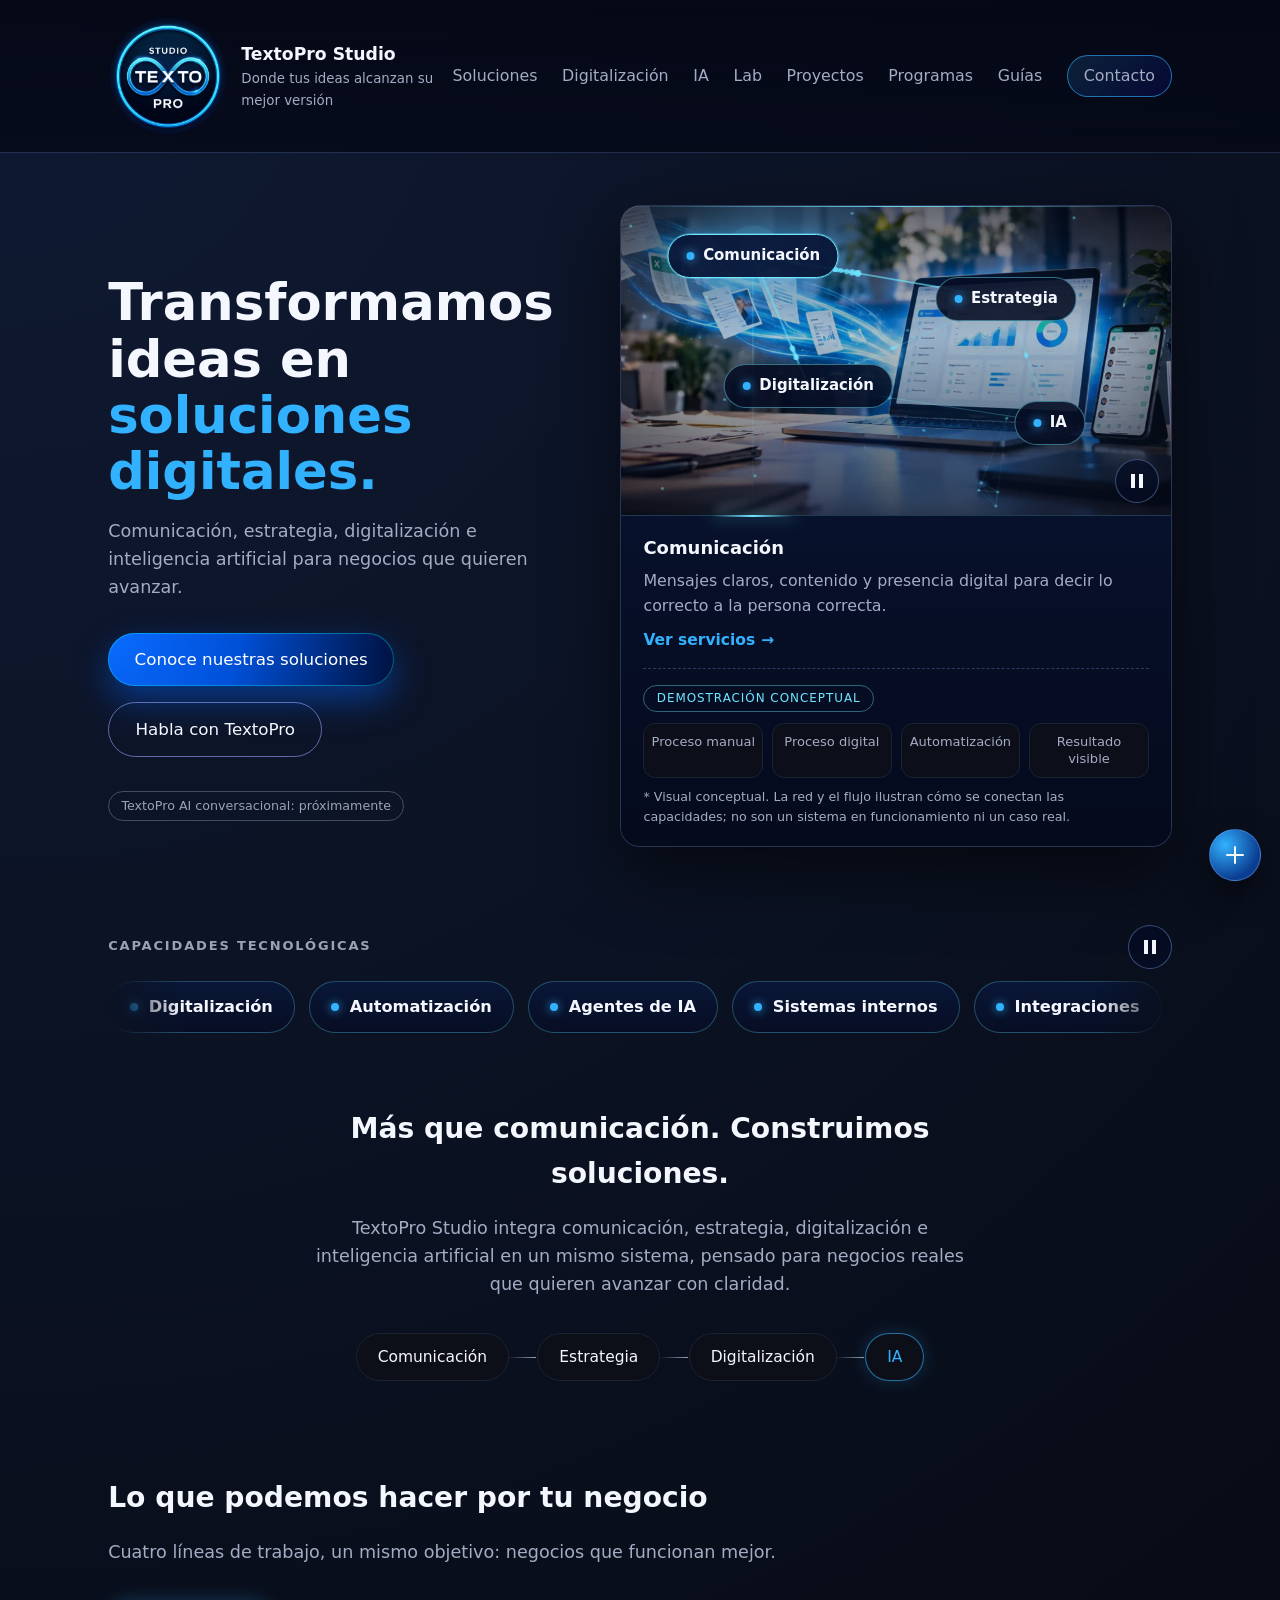
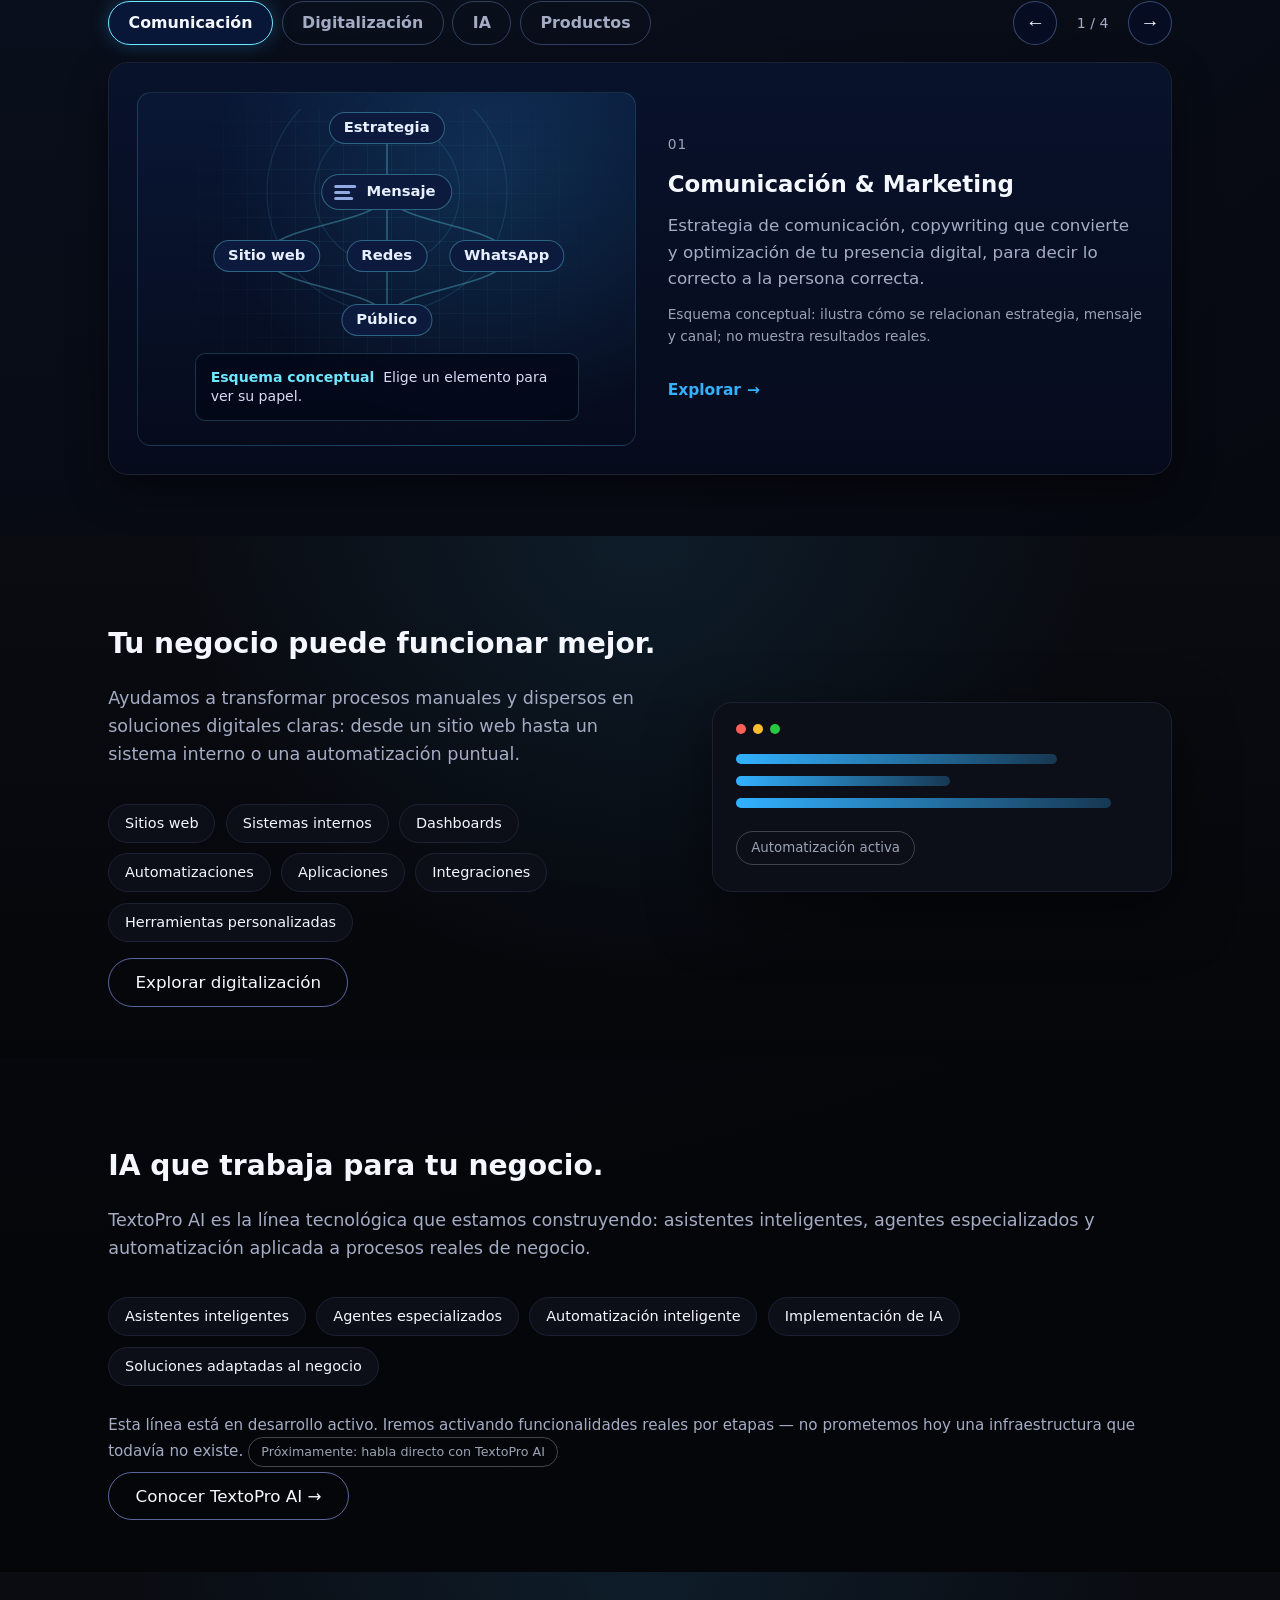
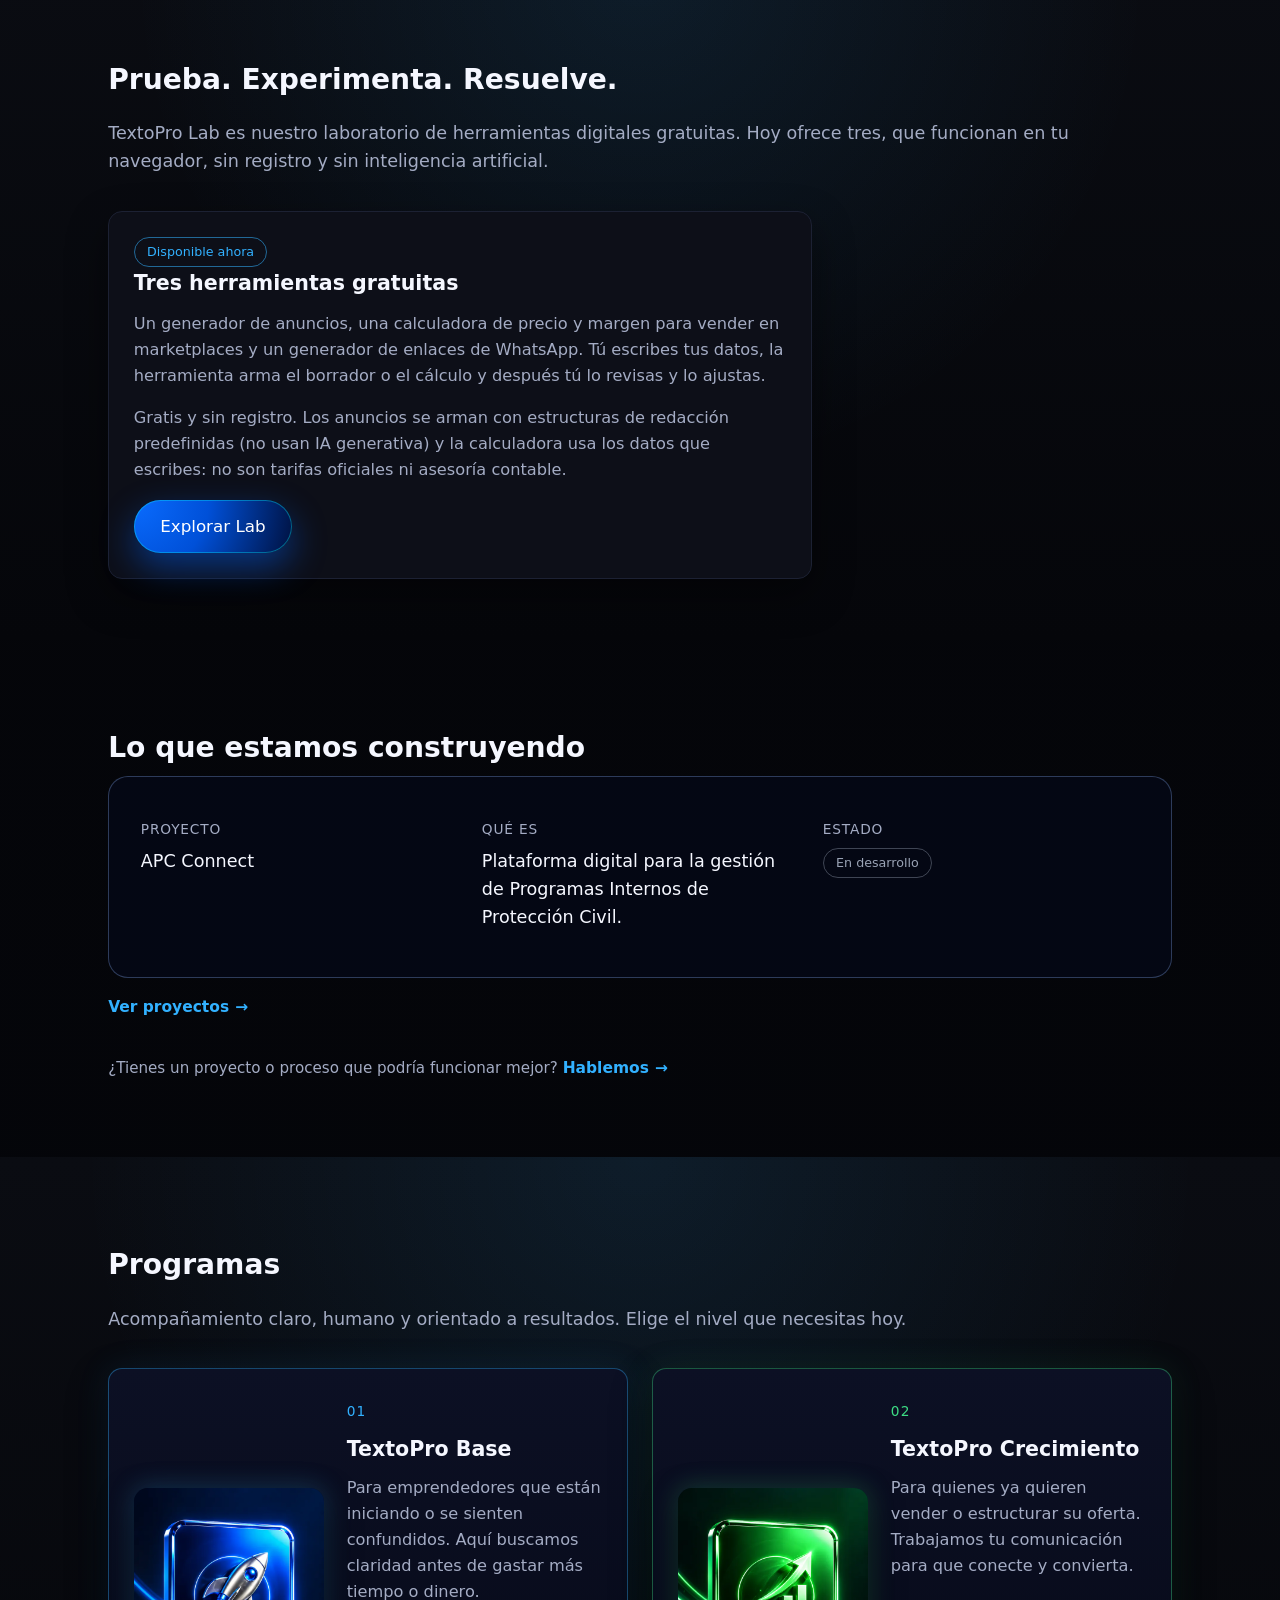
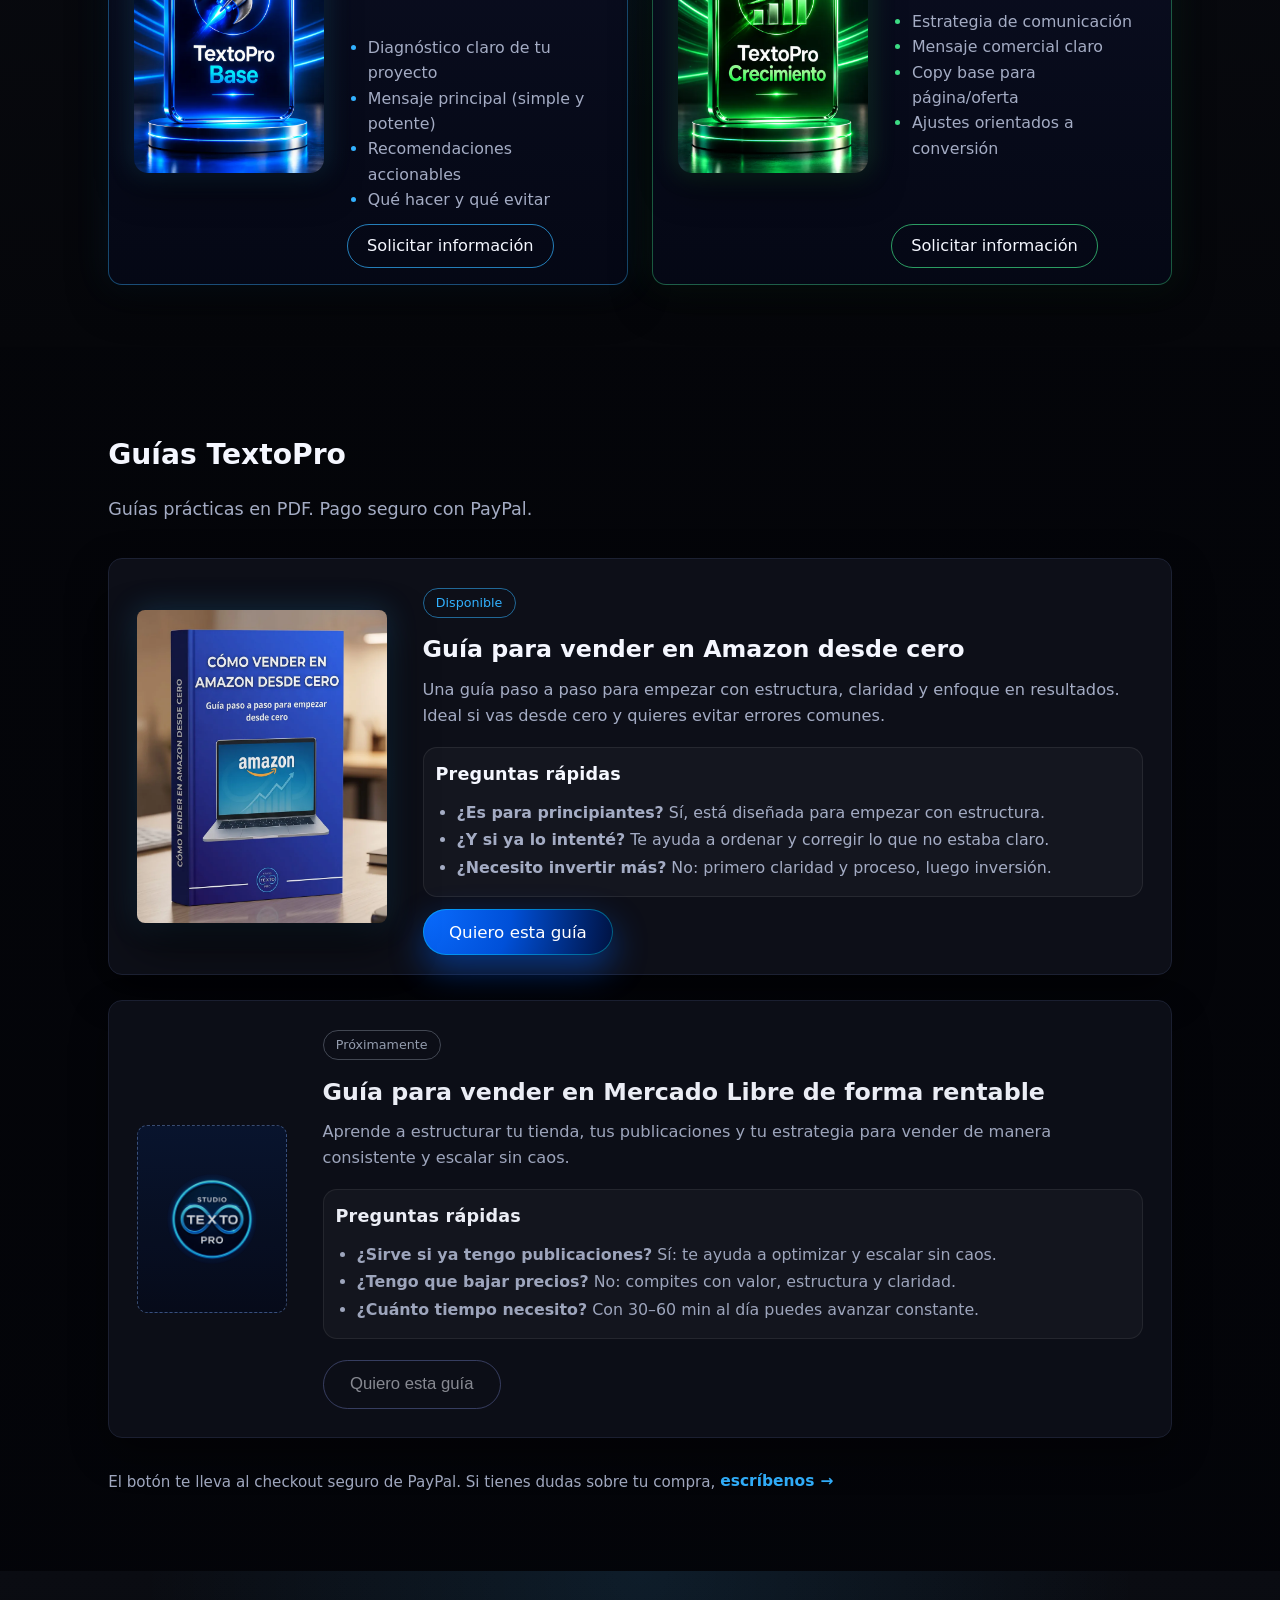
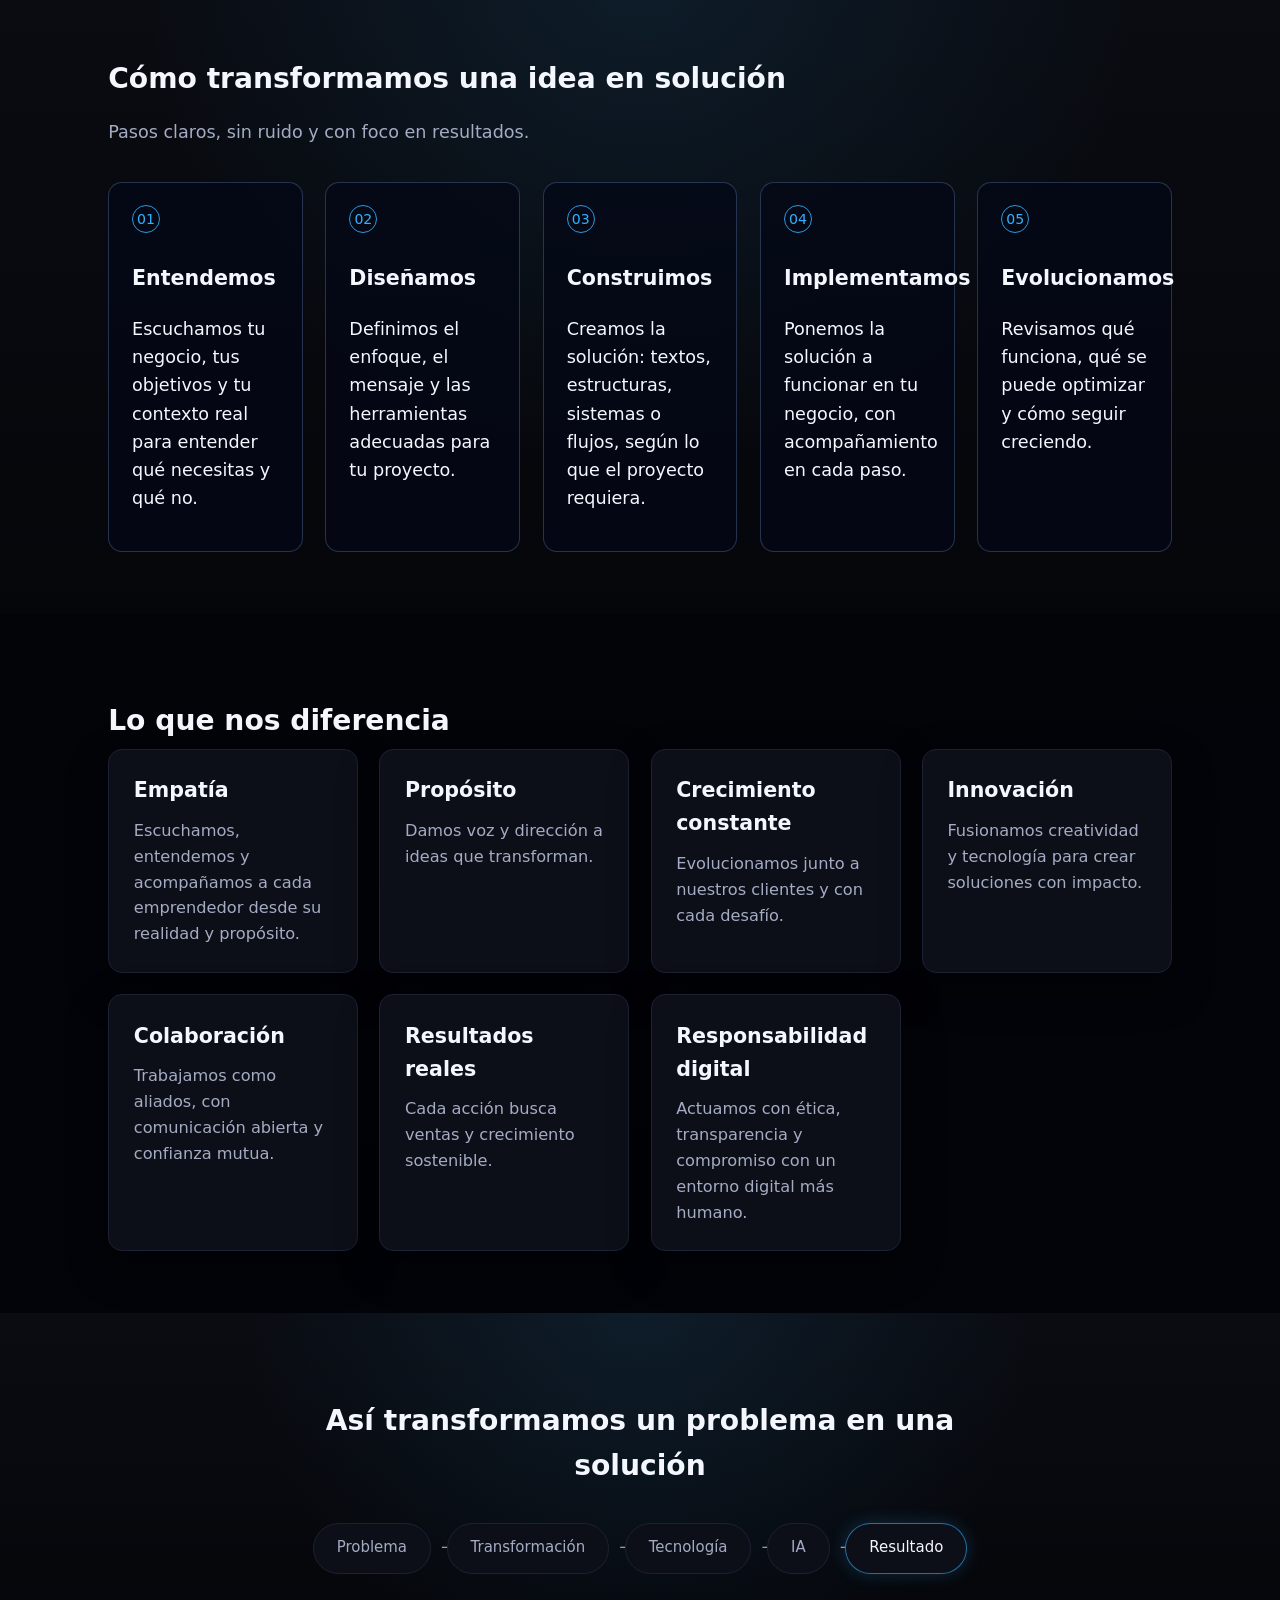
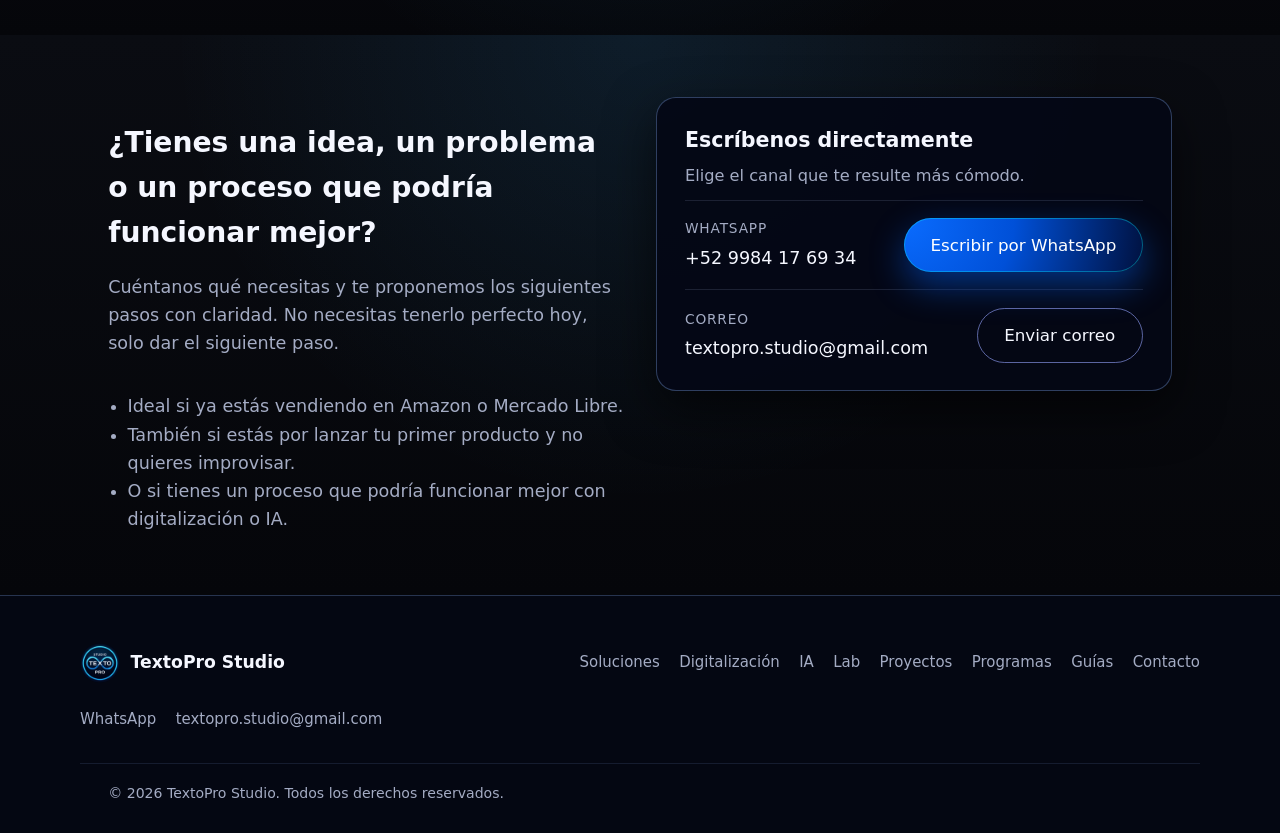
==== commit 84aa34f7: "Lab: generador de anuncios V2, calculadora de precio y margen y enlaces de WhatsApp Tres herramienta" ====
--- a/index.html
+++ b/index.html
@@ -343,14 +343,14 @@
     <section id="lab" class="section section-alt" data-reveal>
       <div class="container">
         <h2 class="section-title">Prueba. Experimenta. Resuelve.</h2>
-        <p class="section-subtitle">TextoPro Lab es nuestro laboratorio de herramientas digitales. Primer producto:</p>
+        <p class="section-subtitle">TextoPro Lab es nuestro laboratorio de herramientas digitales gratuitas. Hoy ofrece tres, que funcionan en tu navegador, sin registro y sin inteligencia artificial.</p>
         <article class="card lab-card">
           <span class="badge-available">Disponible ahora</span>
-          <h3>Generador de anuncios</h3>
-          <p>Estructura anuncios para tu negocio a partir de plantillas de copywriting probadas: cuéntanos tu producto y tu público, y te devolvemos una primera versión lista para ajustar.</p>
-          <p class="section-note">Pruébalo gratis. Sin registro. V1 · Motor de plantillas (no utiliza IA generativa).</p>
+          <h3>Tres herramientas gratuitas</h3>
+          <p>Un generador de anuncios, una calculadora de precio y margen para vender en marketplaces y un generador de enlaces de WhatsApp. Tú escribes tus datos, la herramienta arma el borrador o el cálculo y después tú lo revisas y lo ajustas.</p>
+          <p class="section-note">Gratis y sin registro. Los anuncios se arman con estructuras de redacción predefinidas (no usan IA generativa) y la calculadora usa los datos que escribes: no son tarifas oficiales ni asesoría contable.</p>
           <div class="card-actions lab-card-actions">
-            <a class="btn-primary" href="lab.html">Probar generador</a>
+            <a class="btn-primary" href="lab.html">Explorar Lab</a>
           </div>
         </article>
       </div>
--- a/css/vivo-soluciones.css
+++ b/css/vivo-soluciones.css
@@ -364,3 +364,16 @@
   width: fit-content;
   margin-top: 0.55rem;
 }
+
+/* ---------- Altura común del área visual (solo desde 641 px) ----------
+   Reserva la misma altura para las cuatro soluciones, de modo que al cambiar de pestaña no se mueva lo que hay debajo.
+   354 px = alto real de los esquemas con el escenario completo (400 px de ancho) en dos columnas (≥901 px);
+   347 px = el mismo alto con el relleno de las pantallas medias (641–900 px). Productos solo recibe la altura del
+   contenedor: su ilustración y su contenido no cambian (quedan centrados). Con 640 px o menos no se reserva nada. */
+@media (min-width: 641px){
+  .sol-carousel{ --sol-vh: 347px; }
+  .sol-carousel .sol-visual{ min-height: var(--sol-vh); }
+}
+@media (min-width: 901px){
+  .sol-carousel{ --sol-vh: 354px; }
+}
--- a/css/nojs.css
+++ b/css/nojs.css
@@ -43,3 +43,7 @@
 .hero-info li,
 .hero-info li:first-child{ grid-area: auto; visibility: visible; opacity: 1; }
 .hero-touch-hint{ display: none; }
+
+/* TextoPro Lab (selector y paneles de herramientas): necesitan JavaScript; sin él se ocultan y la página lo explica */
+.lab-index,
+.lab-panels{ display: none; }
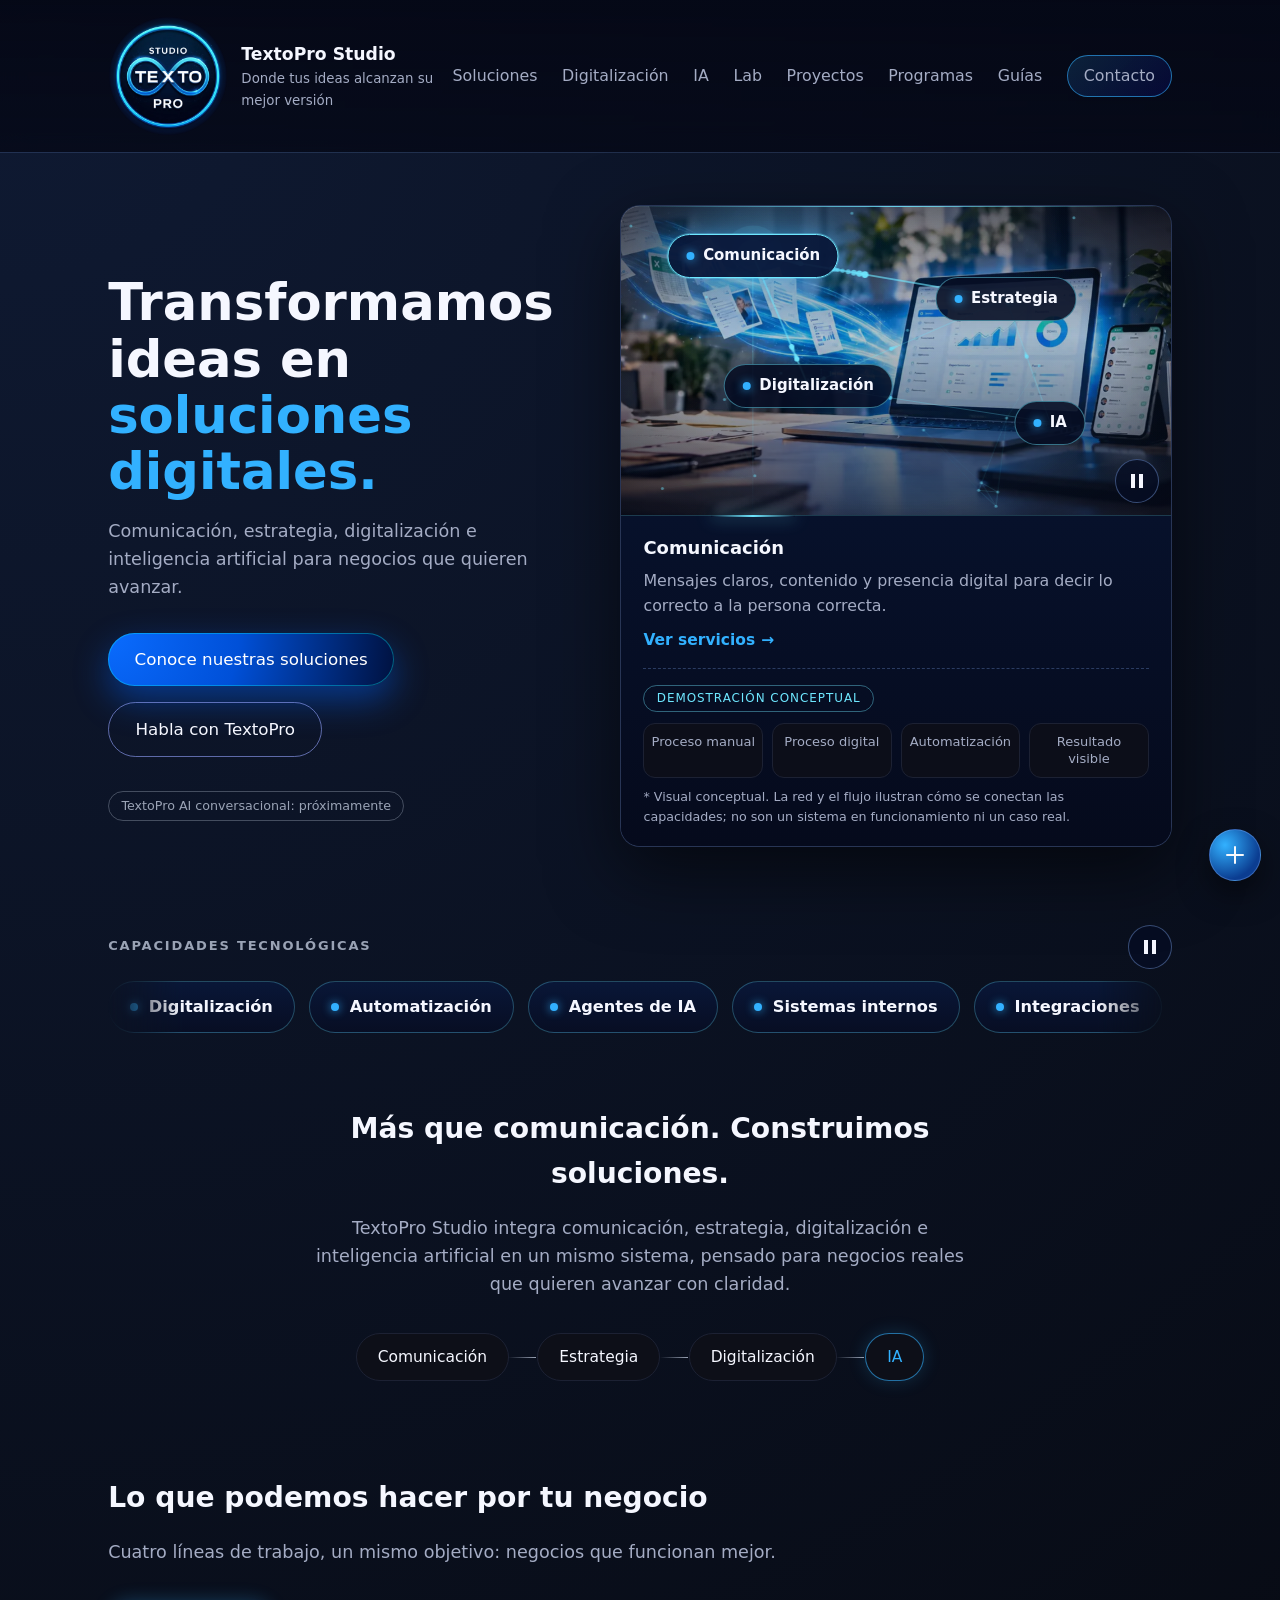
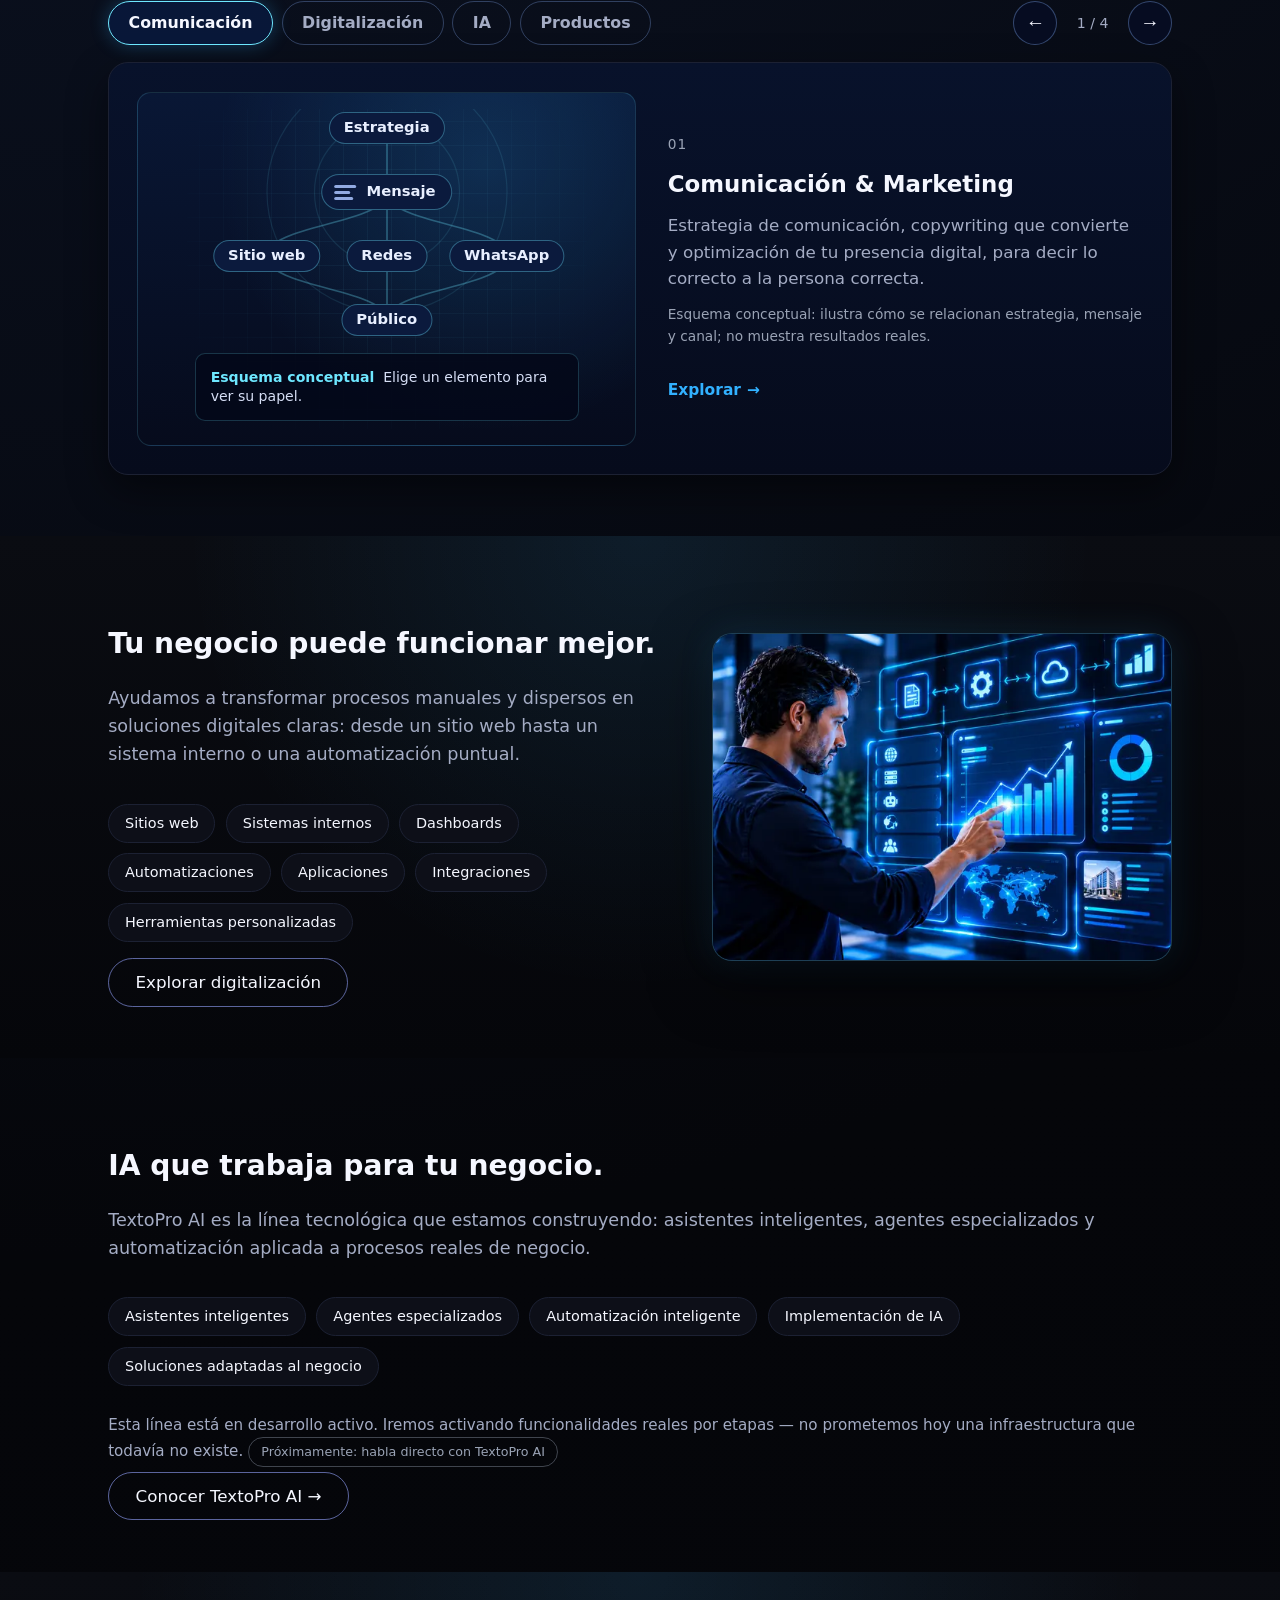
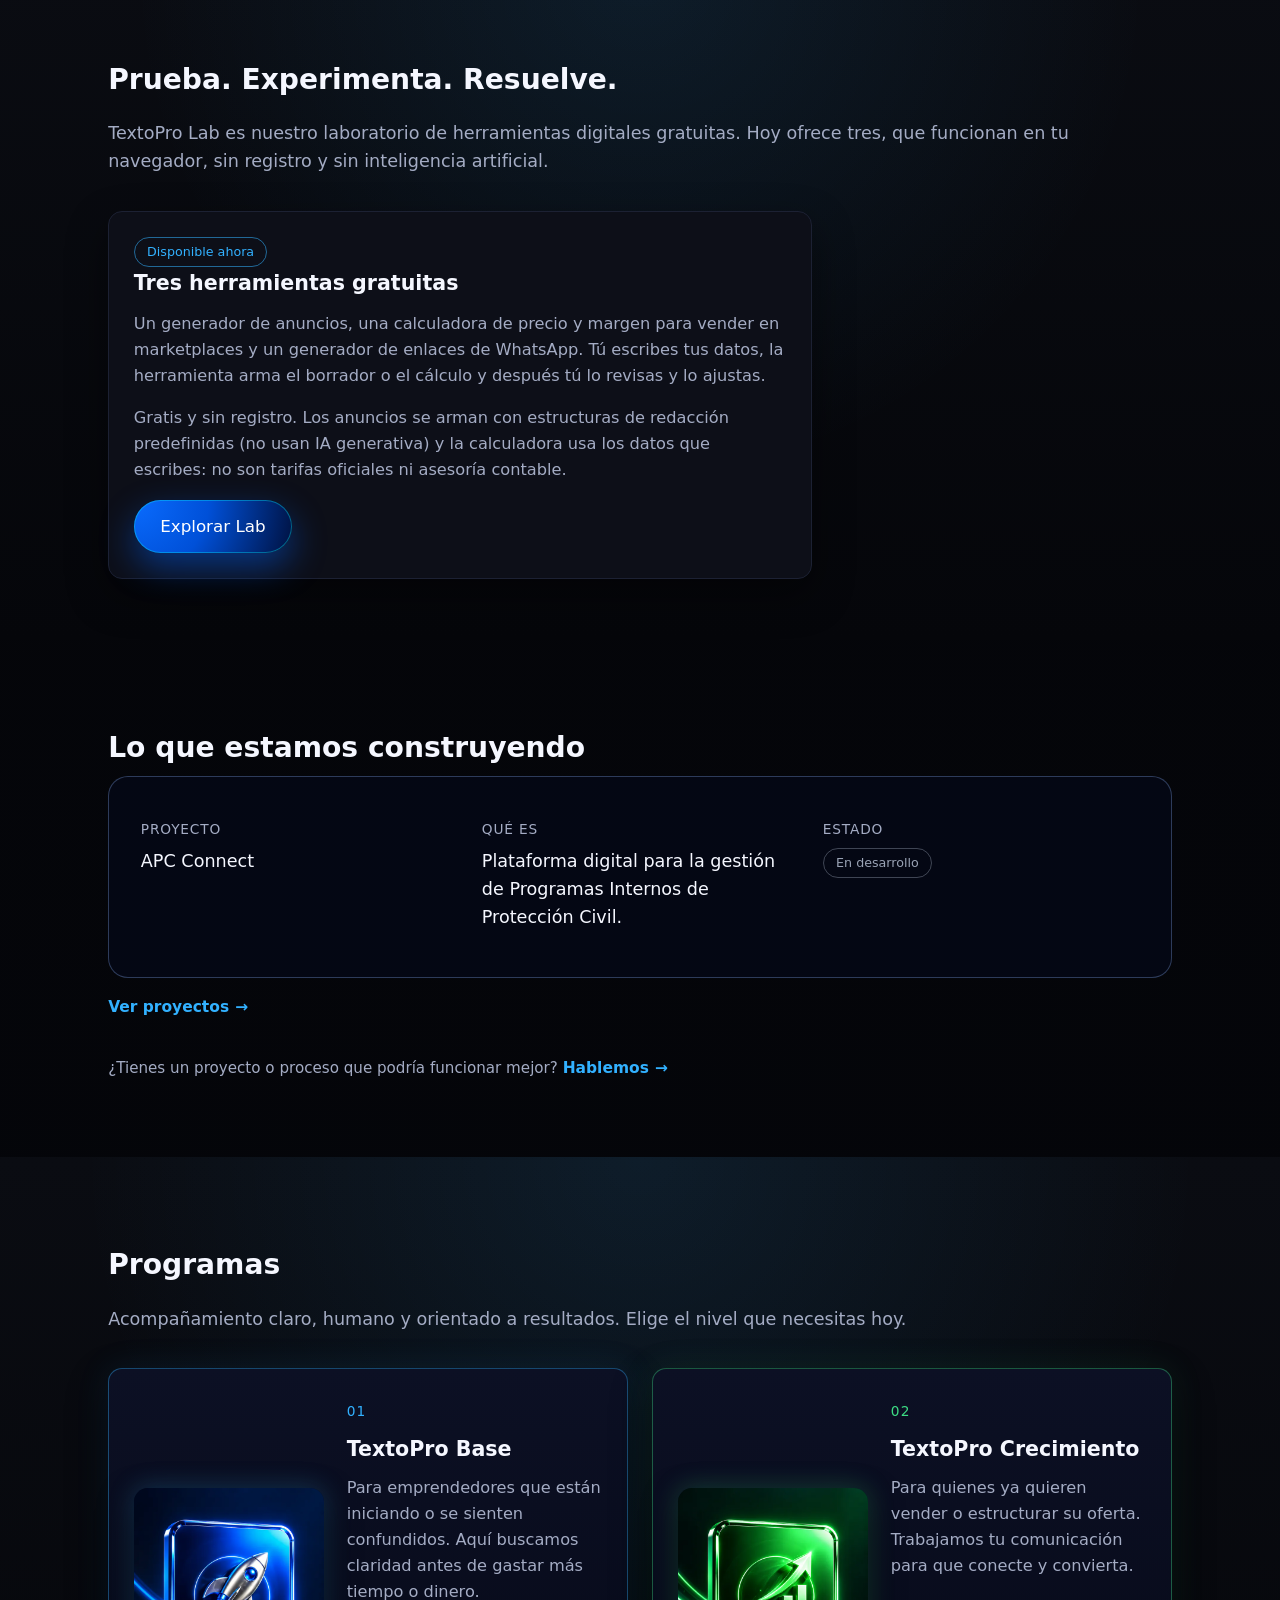
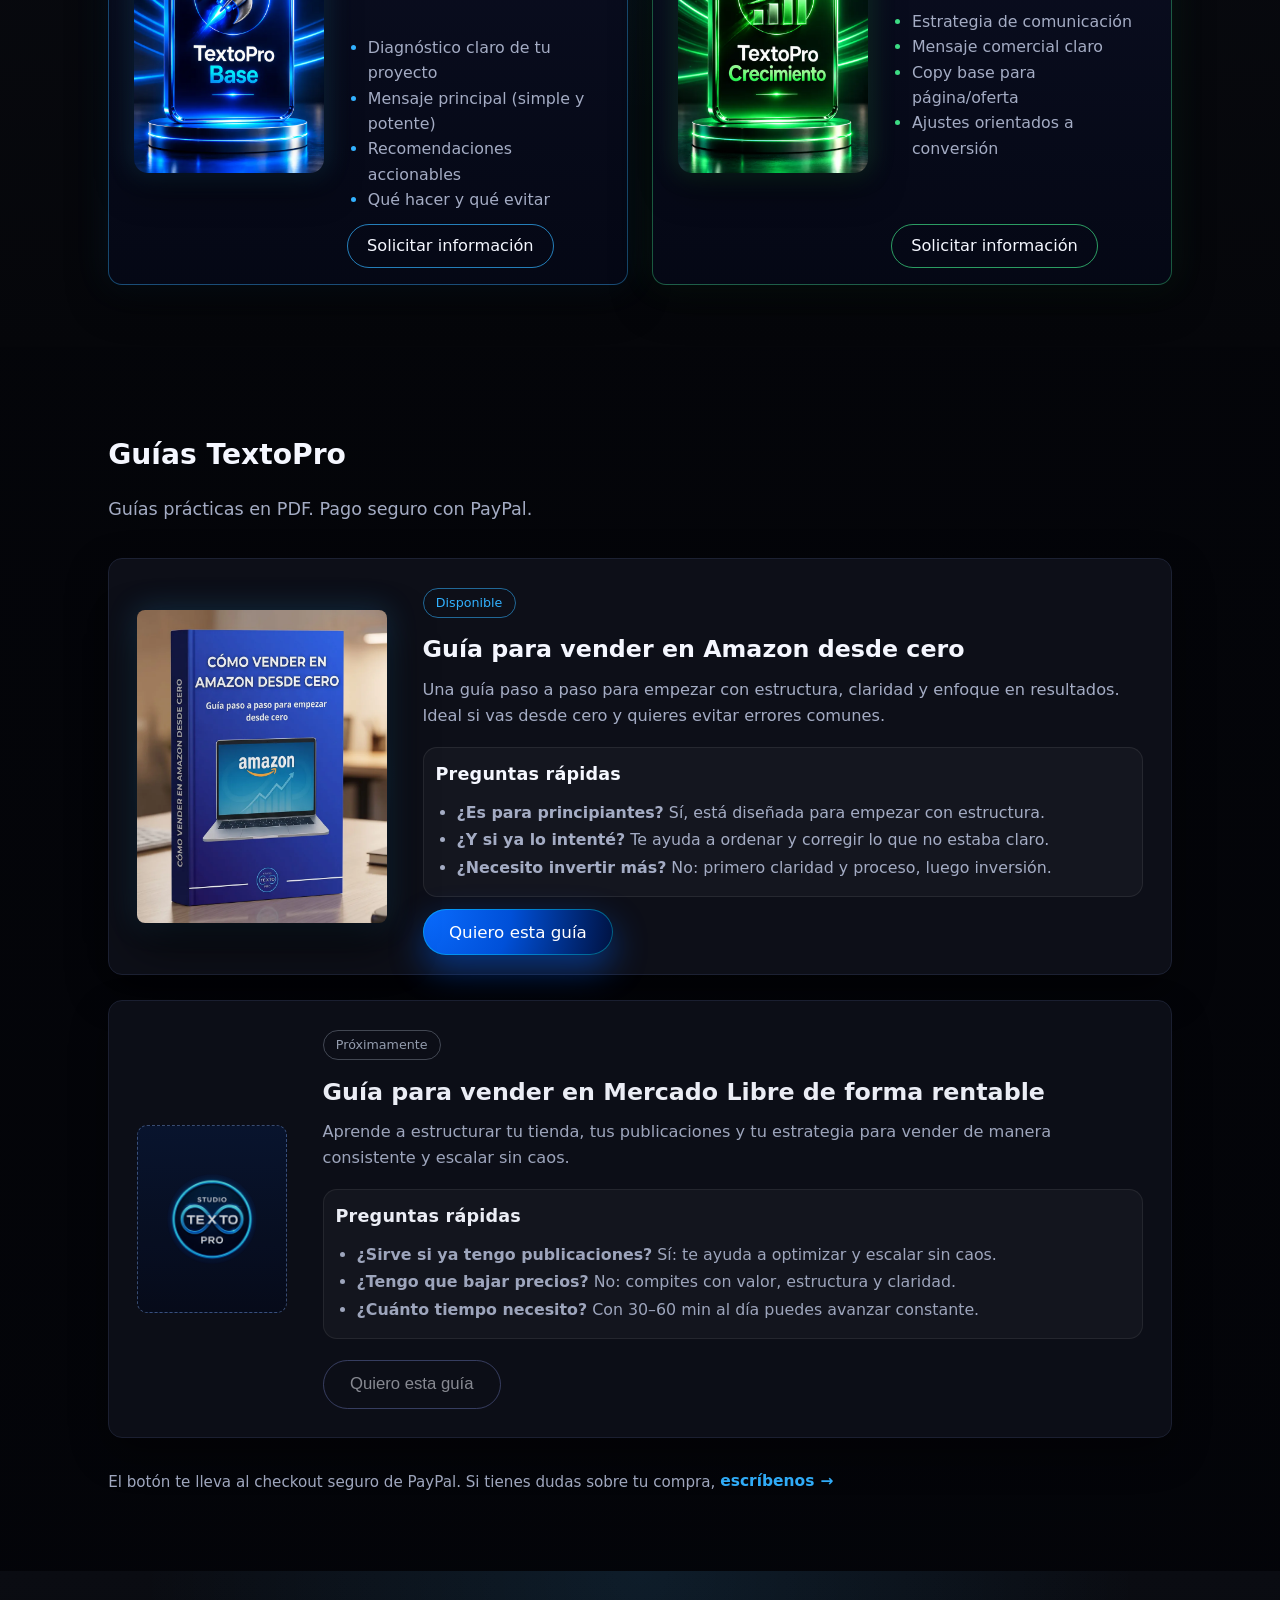
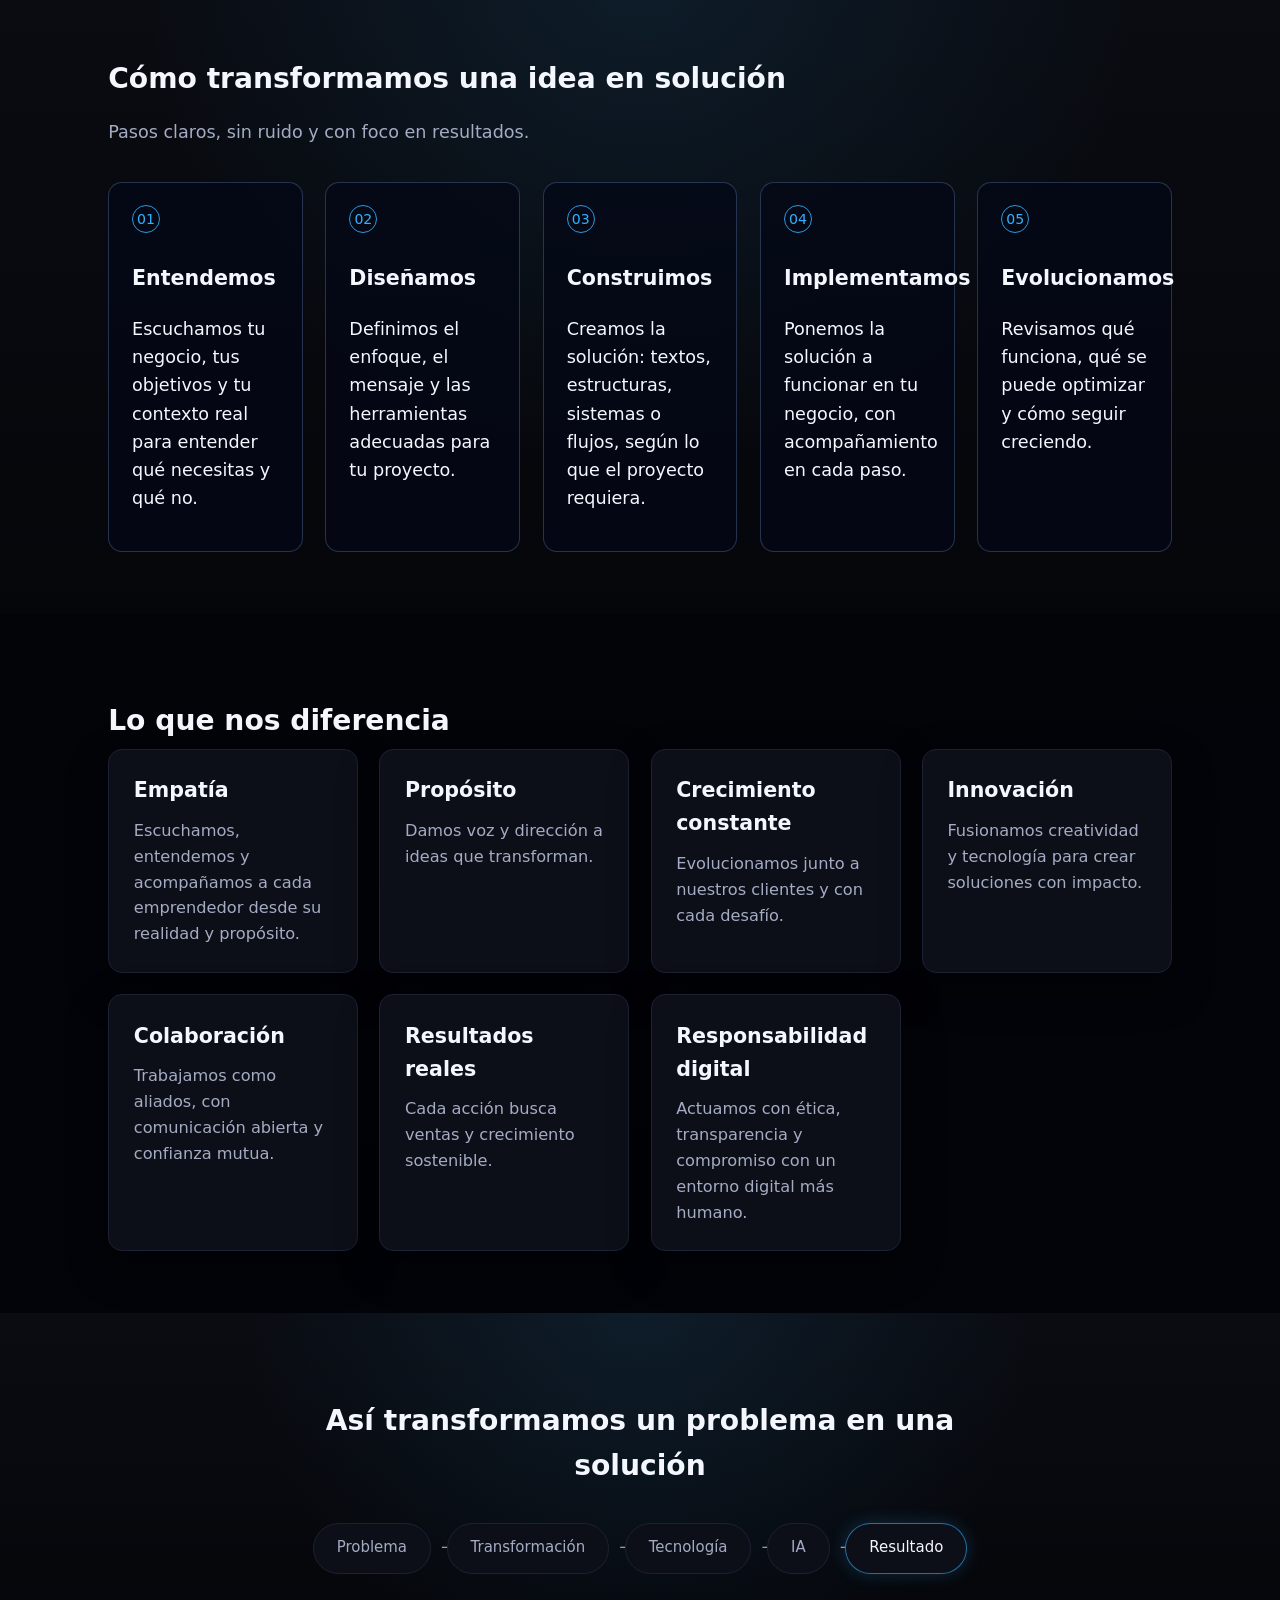
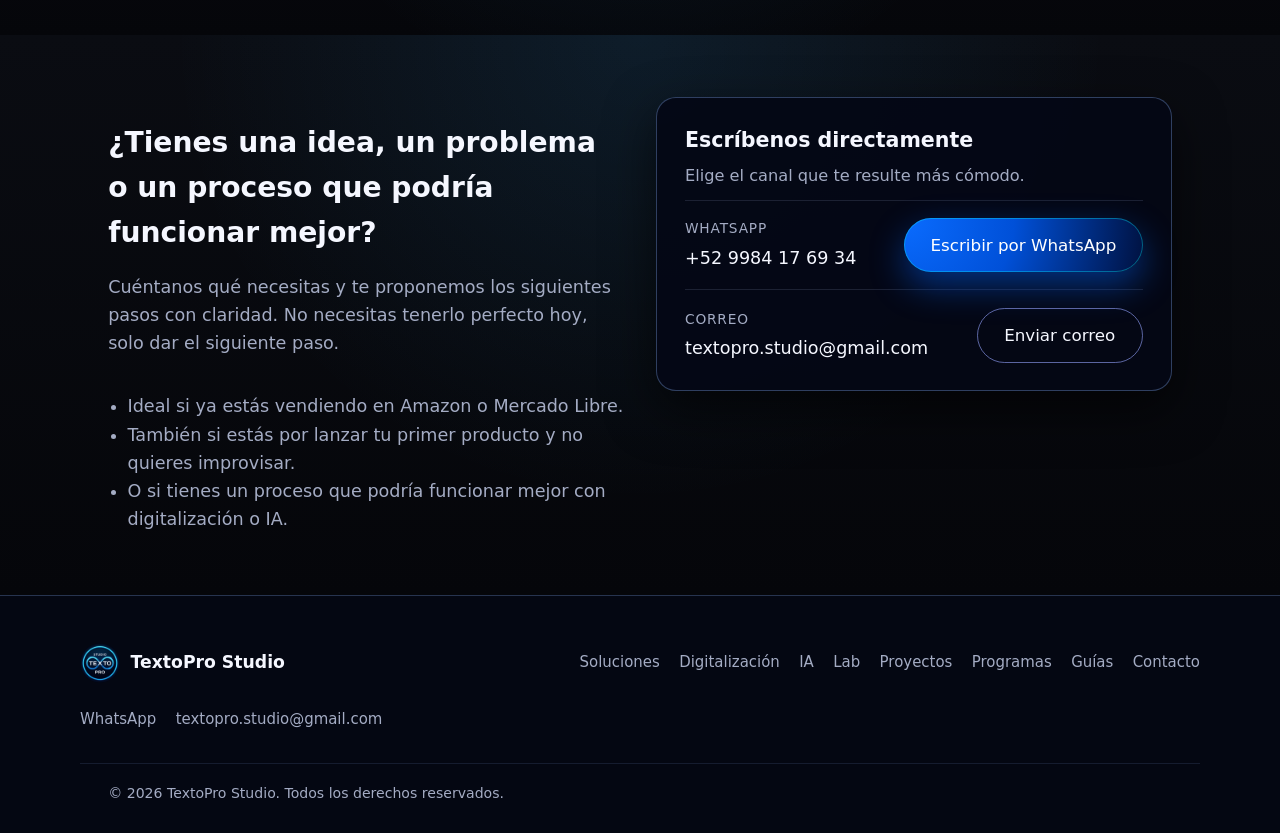
==== commit 7abef6ba: "Inicio: sustituye ilustración de digitalización por imagen optimizada Co-Authored-By: Claude Sonnet " ====
--- a/index.html
+++ b/index.html
@@ -312,15 +312,14 @@
           </ul>
           <a class="btn-secondary" href="digitalizacion.html">Explorar digitalización</a>
         </div>
-        <div class="mock-dashboard" aria-hidden="true">
-          <div class="mock-dashboard-header">
-            <span class="dot red"></span><span class="dot yellow"></span><span class="dot green"></span>
-          </div>
-          <div class="mock-bar" style="width:78%"></div>
-          <div class="mock-bar" style="width:52%"></div>
-          <div class="mock-bar" style="width:91%"></div>
-          <div class="mock-chip">Automatización activa</div>
-        </div>
+        <figure class="digi-photo">
+          <img
+            src="assets/images/digitalizacion-inicio-1200.webp"
+            srcset="assets/images/digitalizacion-inicio-640.webp 640w, assets/images/digitalizacion-inicio-1200.webp 1200w"
+            sizes="(max-width: 900px) 92vw, 460px"
+            alt="Emprendedor señalando con el dedo una gráfica de crecimiento en una interfaz holográfica con iconos de documentos, engranaje, nube y paneles de datos."
+            width="1200" height="800" loading="lazy" decoding="async" />
+        </figure>
       </div>
     </section>
 
--- a/css/vivo-inicio.css
+++ b/css/vivo-inicio.css
@@ -591,3 +591,27 @@
   .guide-cover{ max-width: 230px; margin-inline: auto; }
   .guide-cover--soon{ max-width: 140px; }
 }
+
+/* ===== Digitalización (Inicio): imagen del emprendedor con la interfaz holográfica =====
+   El recuadro reserva su proporción (sin saltos de diseño); object-fit: cover recorta el exceso de fondo oscuro
+   y object-position mantiene visibles el rostro, la mano y los paneles de la interfaz. */
+.digi-photo{
+  margin: 0;
+  aspect-ratio: 7 / 5;
+  overflow: hidden;
+  border-radius: var(--radius-lg);
+  border: 1px solid rgba(110, 231, 255, 0.24);
+  background: #050b1f;
+  box-shadow: 0 20px 60px rgba(0, 0, 0, 0.5), 0 0 34px rgba(50, 177, 255, 0.14);
+}
+.digi-photo img{
+  display: block;
+  width: 100%;
+  height: 100%;
+  object-fit: cover;
+  object-position: 78% 40%;
+}
+/* Pantallas estrechas: proporción natural de la imagen (3:2), sin recortes */
+@media (max-width: 900px){
+  .digi-photo{ aspect-ratio: 3 / 2; }
+}
